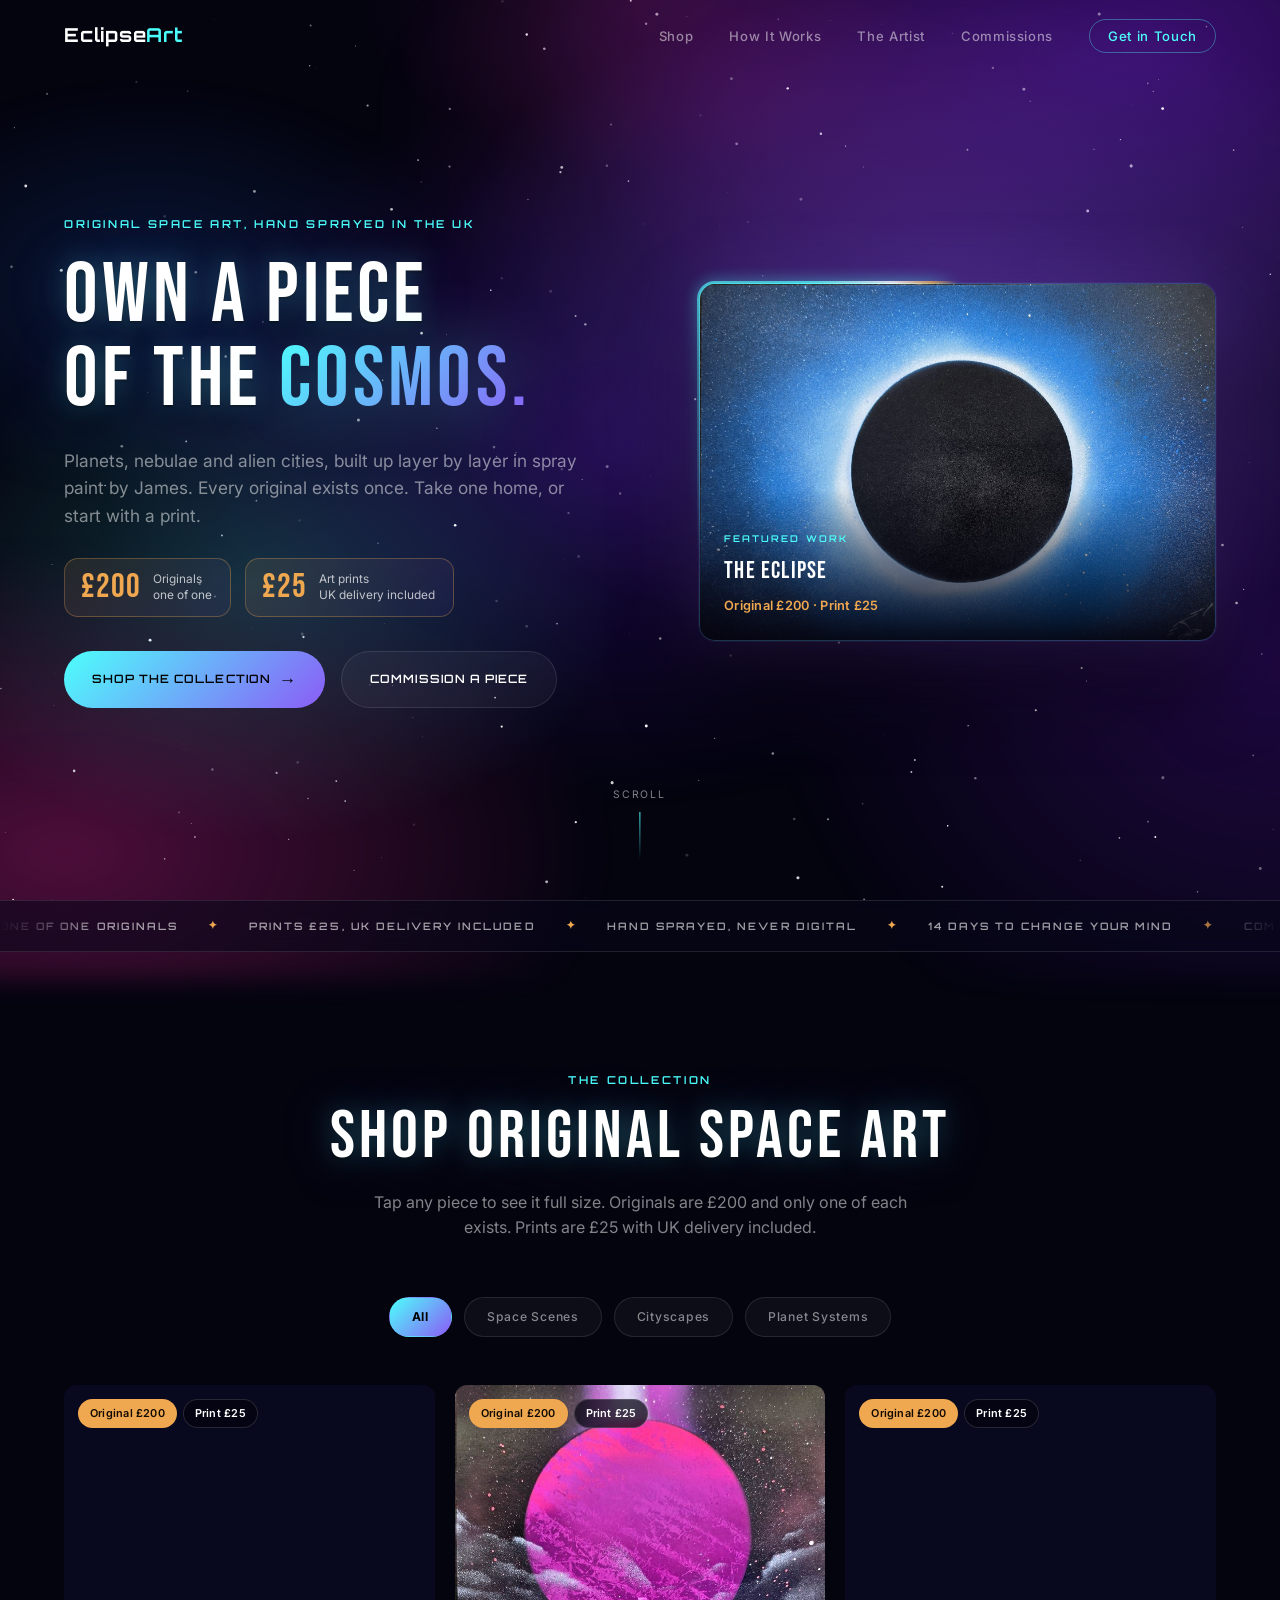
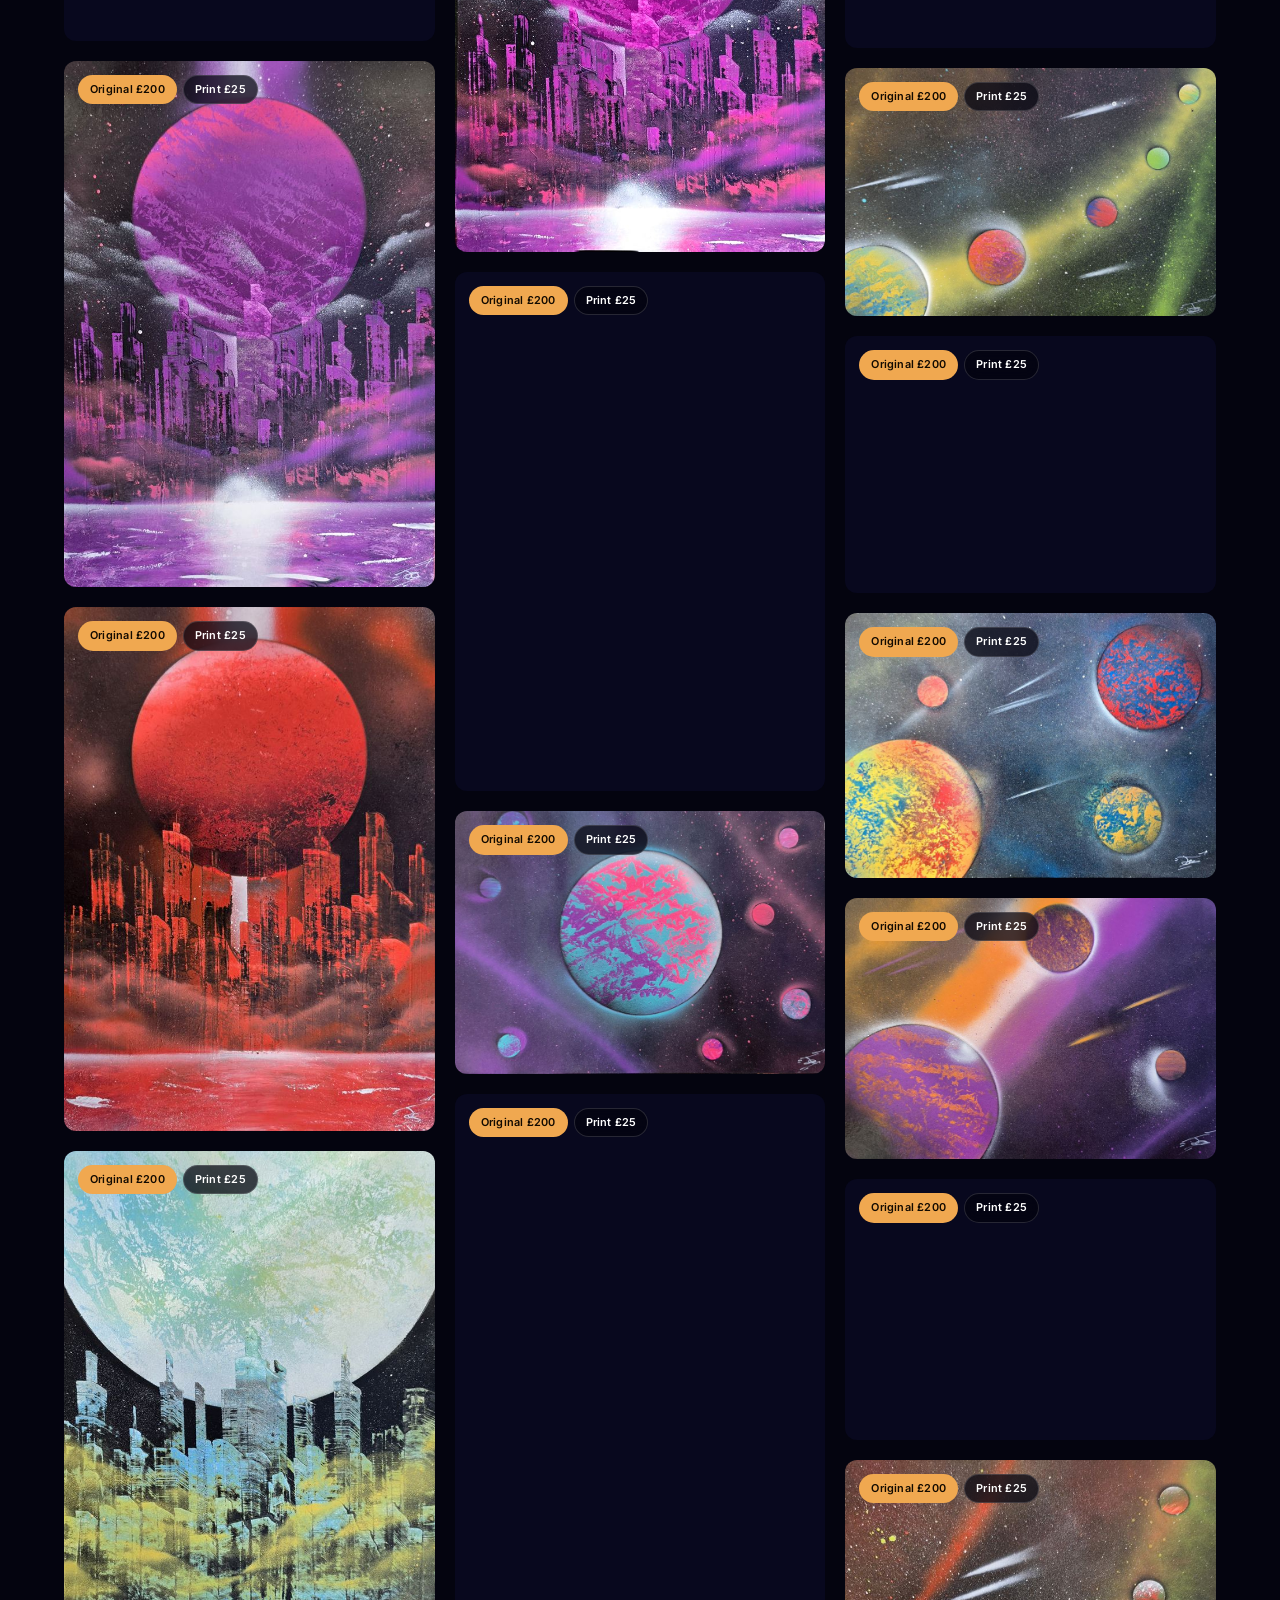
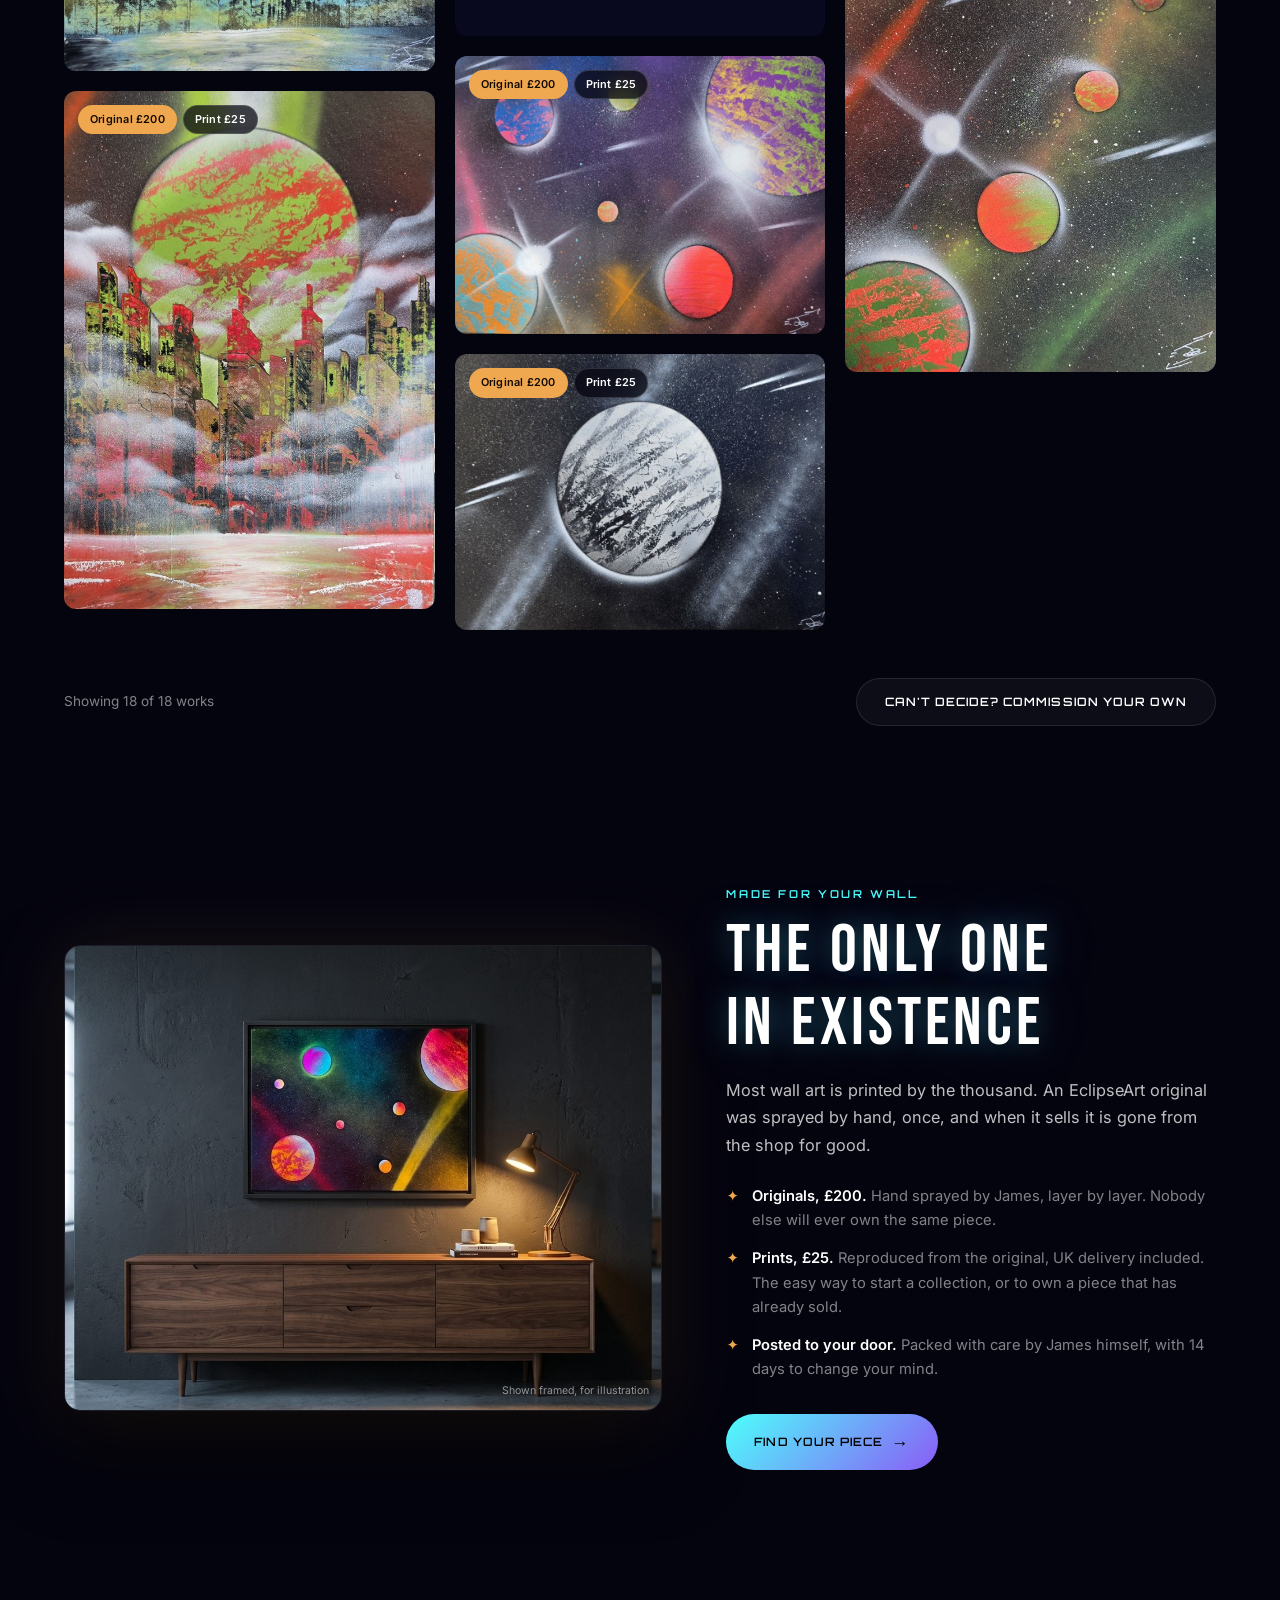
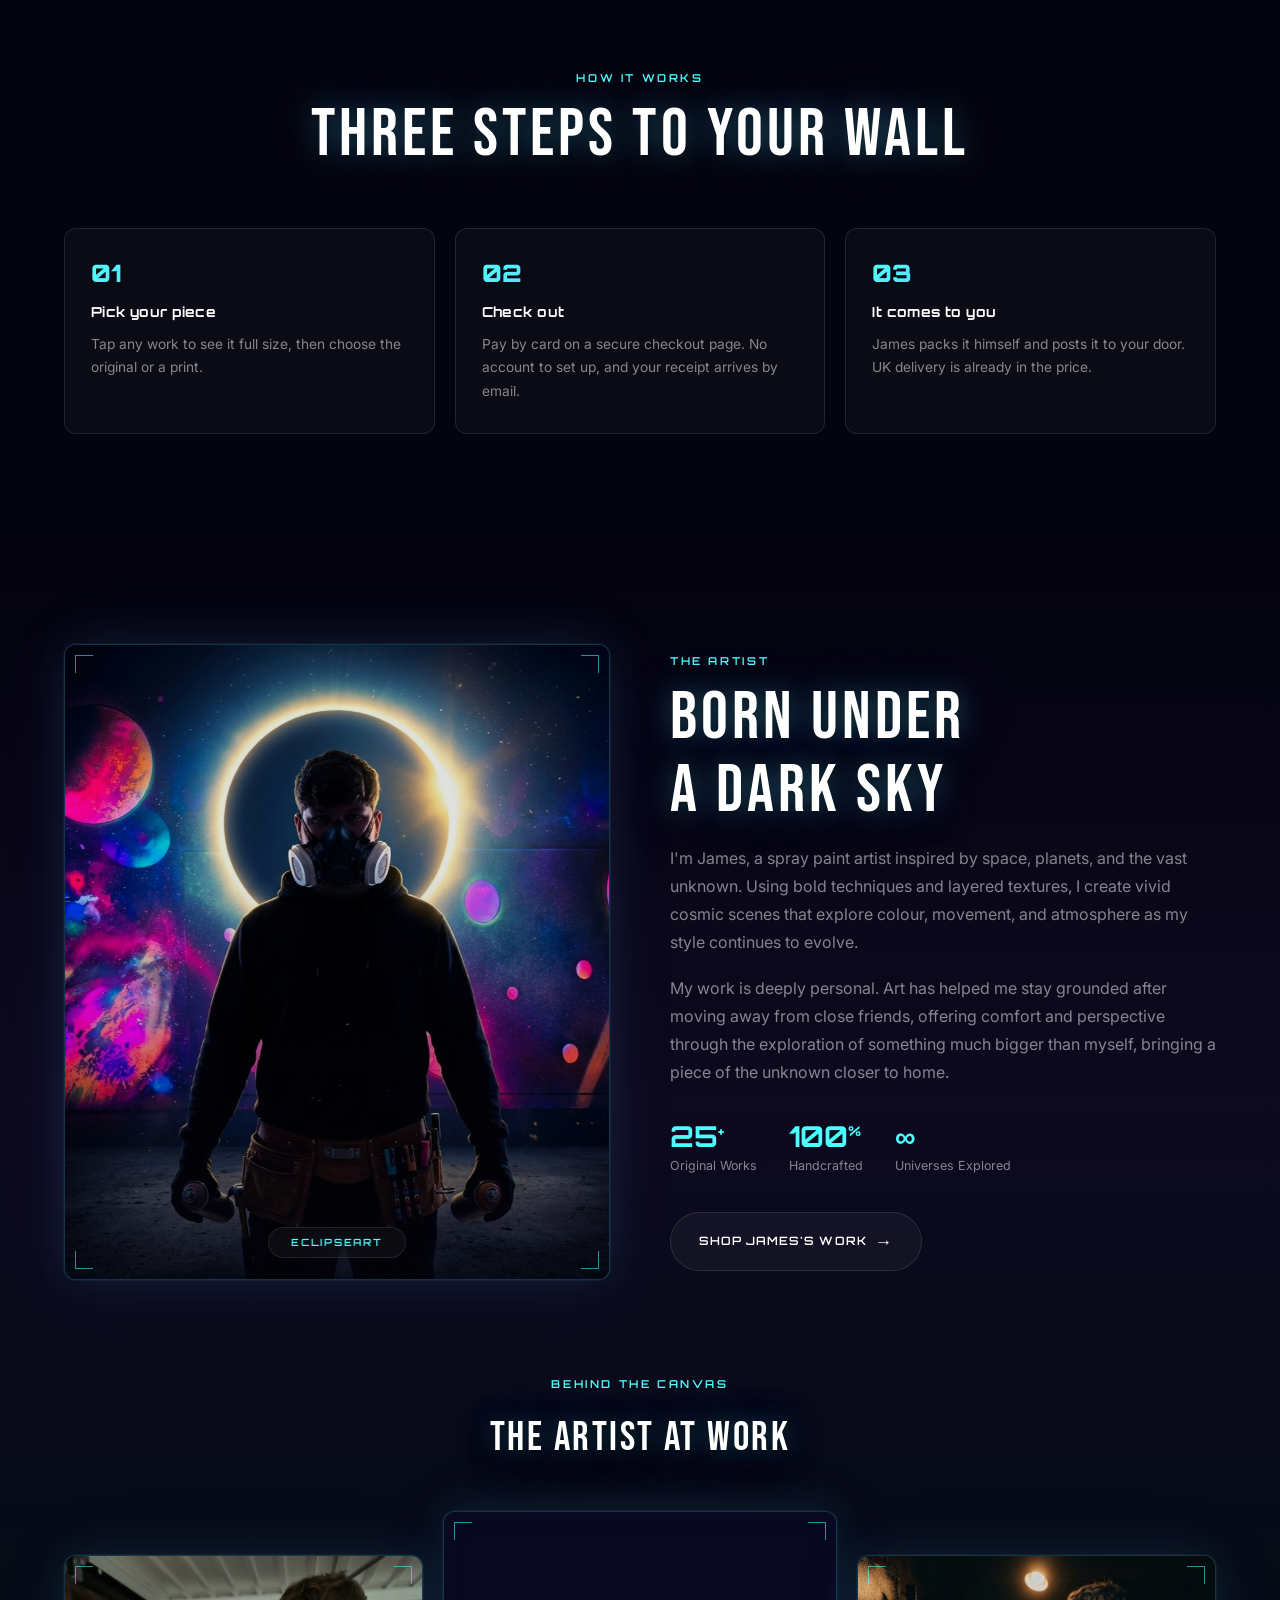
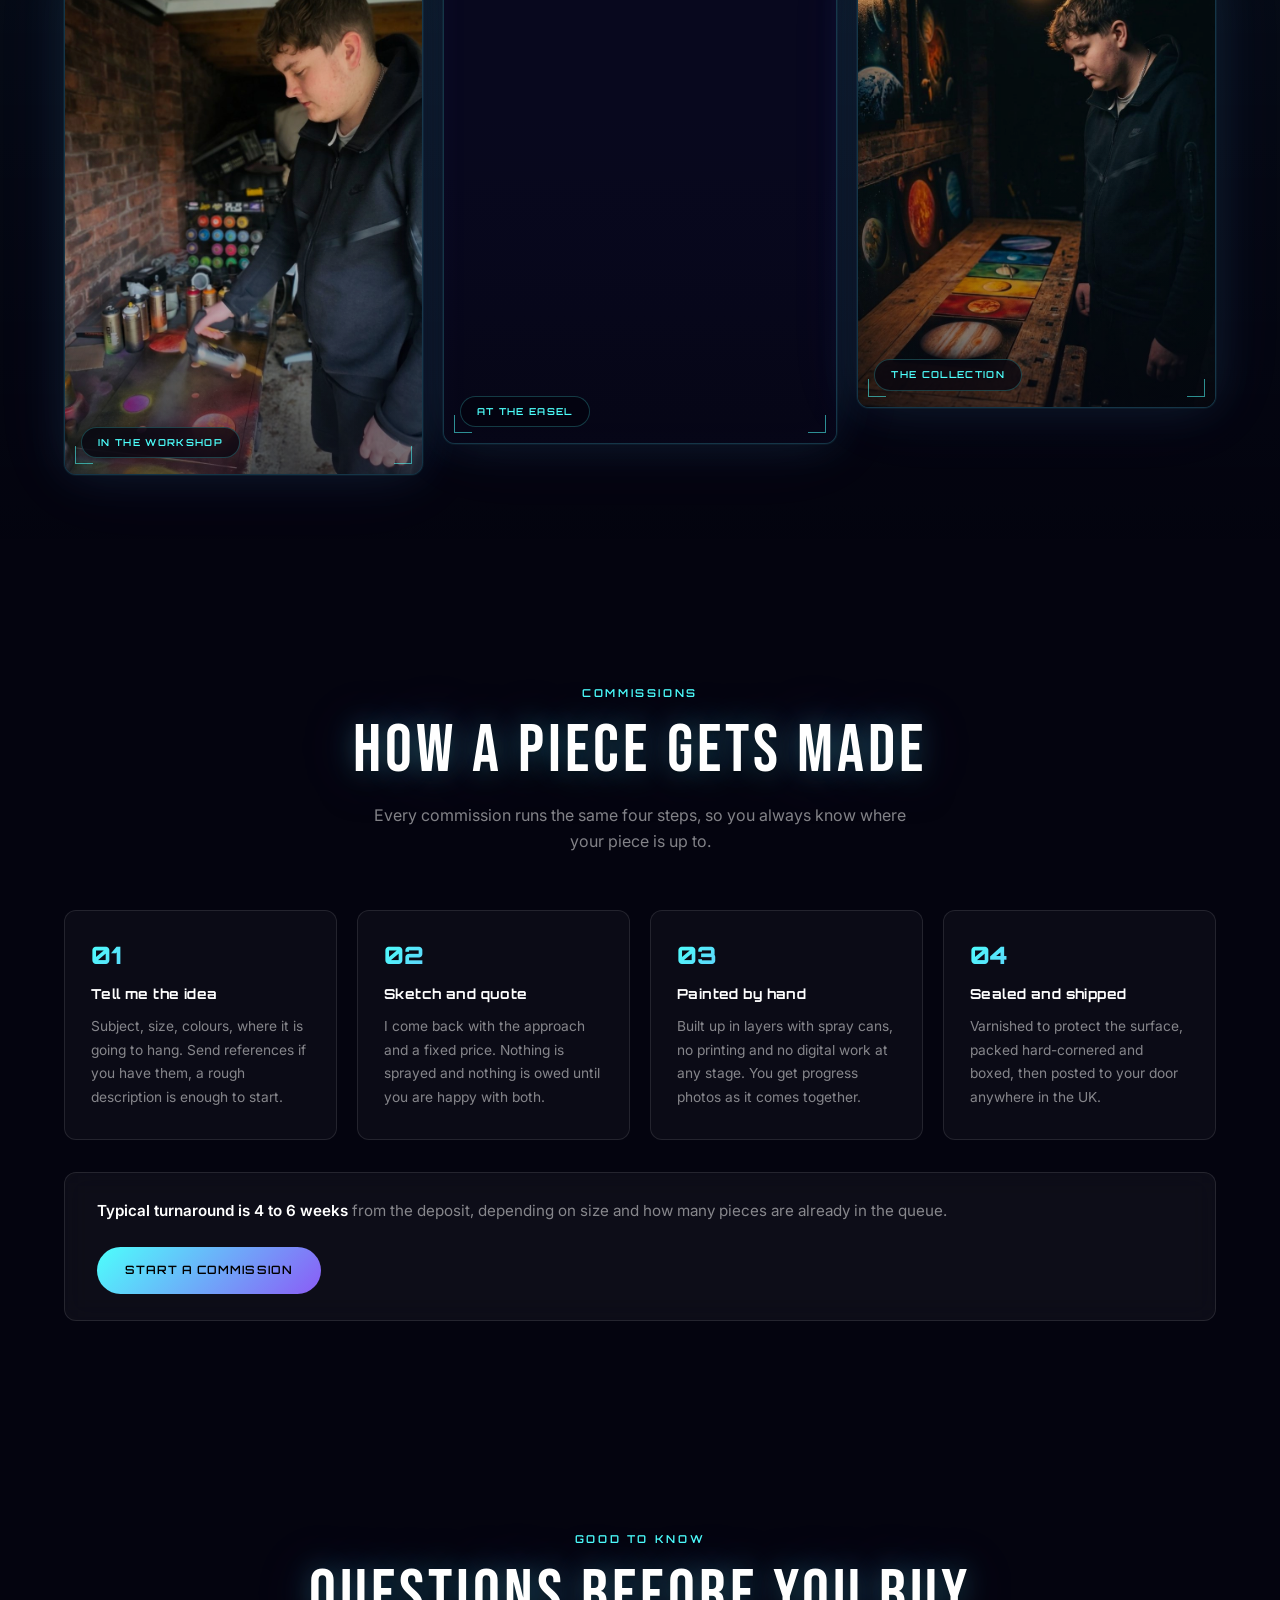
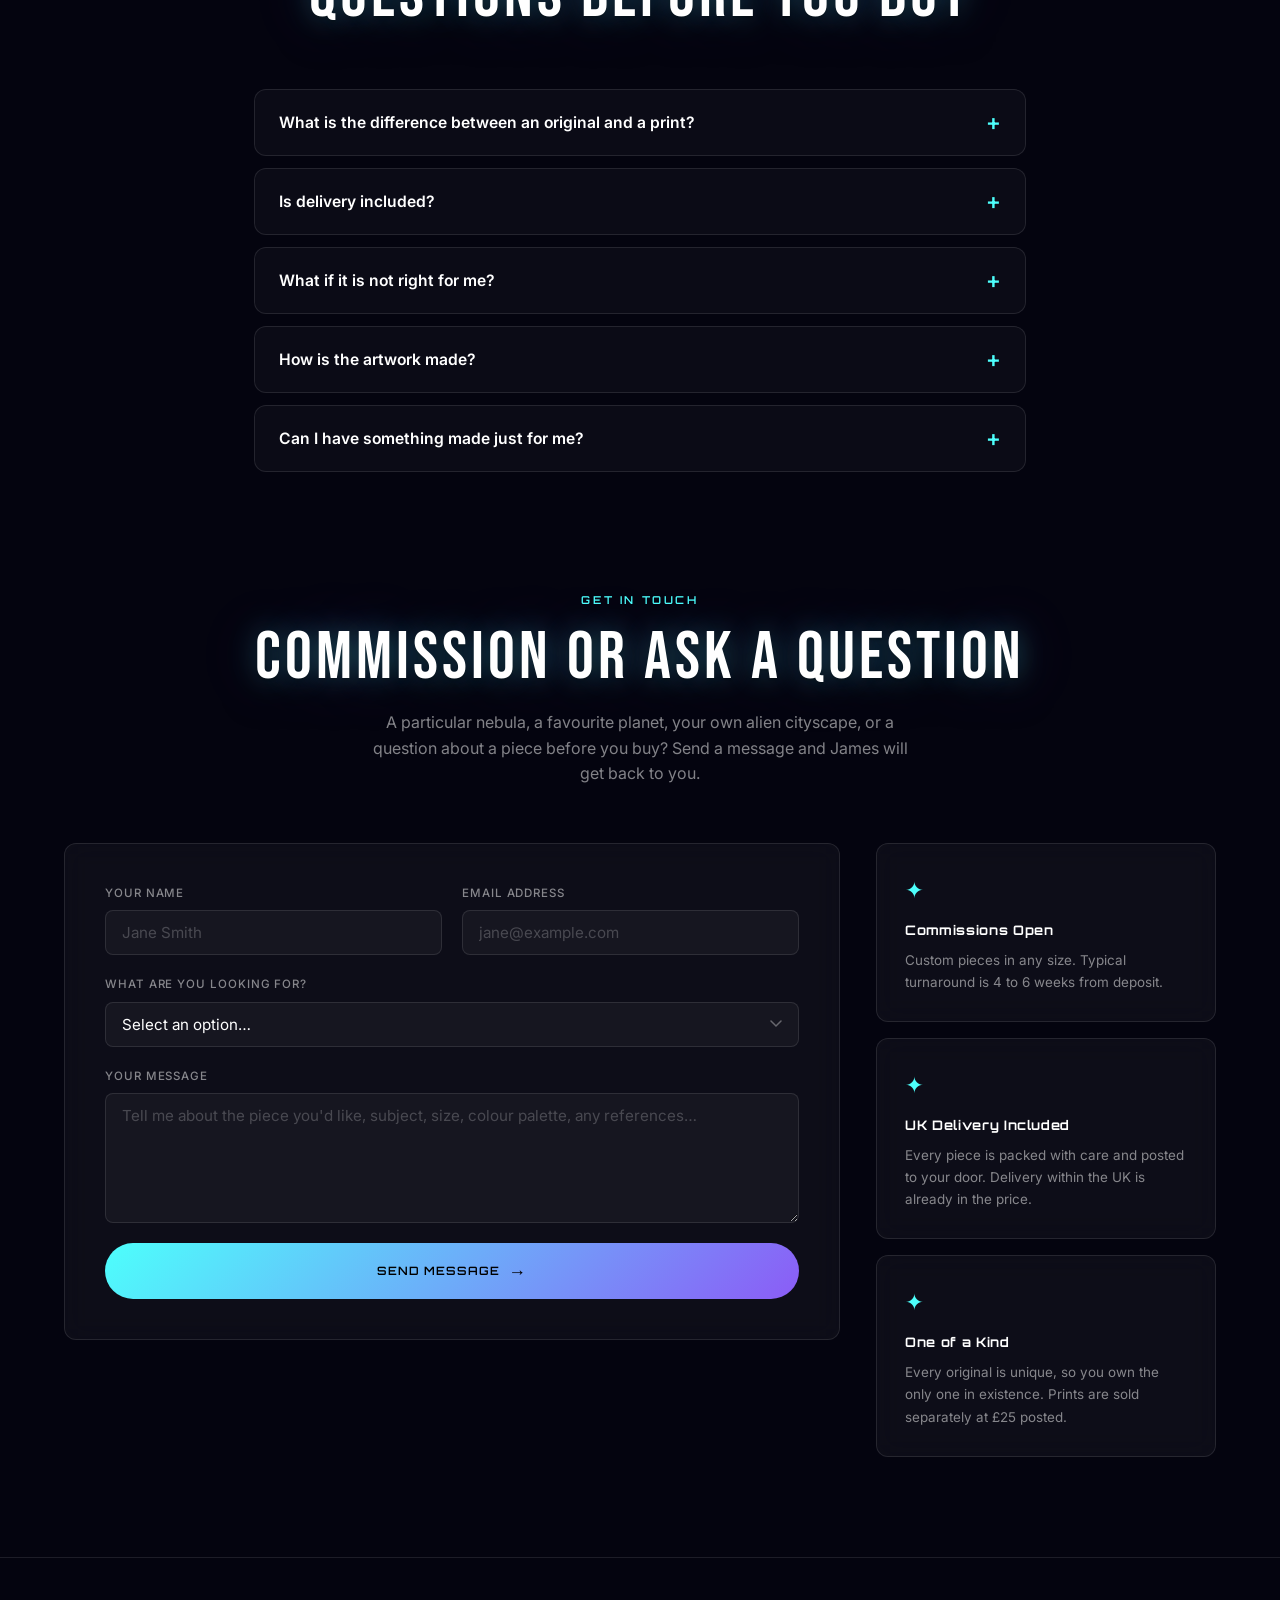
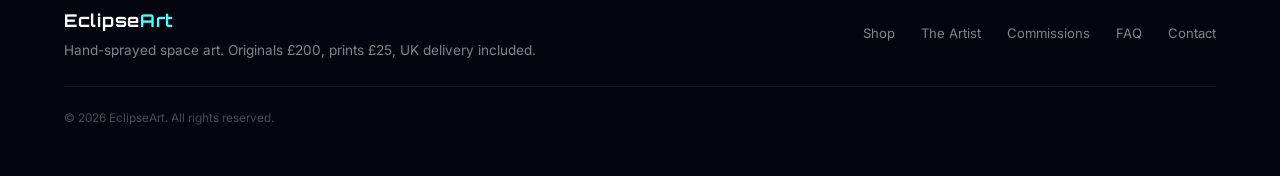
==== index.html @ c64ff215 "Turn the portfolio into a shop: prices, buy panel, UK delivery, SEO Hero leads with the offer (origi" ====
<!DOCTYPE html>
<html lang="en">
<head>
  <meta charset="UTF-8">
  <meta name="viewport" content="width=device-width, initial-scale=1.0">

  <title>EclipseArt | Original Space Art Paintings &amp; Prints, UK</title>
  <meta name="description" content="Hand-sprayed space art by UK artist James. One-of-one original paintings £200, art prints £25 with UK delivery included. Planets, nebulae and alien cities.">
  <meta name="author" content="James, EclipseArt">
  <meta name="theme-color" content="#04040f">
  <link rel="canonical" href="https://bazfirth-hue.github.io/eclipse-art-portfolio/">

  <!-- Social sharing. Absolute URLs, social sites ignore relative ones. -->
  <meta property="og:type"        content="website">
  <meta property="og:site_name"   content="EclipseArt">
  <meta property="og:locale"      content="en_GB">
  <meta property="og:url"         content="https://bazfirth-hue.github.io/eclipse-art-portfolio/">
  <meta property="og:title"       content="EclipseArt | Own a piece of the cosmos">
  <meta property="og:description" content="Hand-sprayed space art. Originals £200, only one of each exists. Prints £25, UK delivery included.">
  <meta property="og:image"       content="https://bazfirth-hue.github.io/eclipse-art-portfolio/img/og-card.jpg">
  <meta property="og:image:width"  content="1200">
  <meta property="og:image:height" content="630">
  <meta property="og:image:alt"    content="The Eclipse, a hand-sprayed solar eclipse painting by EclipseArt">
  <meta name="twitter:card"        content="summary_large_image">
  <meta name="twitter:title"       content="EclipseArt | Own a piece of the cosmos">
  <meta name="twitter:description" content="Hand-sprayed space art. Originals £200, only one of each exists. Prints £25, UK delivery included.">
  <meta name="twitter:image"       content="https://bazfirth-hue.github.io/eclipse-art-portfolio/img/og-card.jpg">

  <link rel="icon" href="favicon.svg" type="image/svg+xml">
  <link rel="apple-touch-icon" href="apple-touch-icon.png">

  <link rel="preconnect" href="https://fonts.googleapis.com">
  <link rel="preconnect" href="https://fonts.gstatic.com" crossorigin>
  <link href="https://fonts.googleapis.com/css2?family=Bebas+Neue&family=Orbitron:wght@400;600;700;900&family=Inter:wght@300;400;500;600&display=swap" rel="stylesheet">
  <link rel="stylesheet" href="style.css">
  <link rel="preload" as="image" href="img/the-eclipse.jpg" fetchpriority="high">

  <!-- Site and artist. Each artwork's Product data is generated by script.js from the gallery. -->
  <script type="application/ld+json">
  {
    "@context": "https://schema.org",
    "@graph": [
      {
        "@type": "WebSite",
        "@id": "https://bazfirth-hue.github.io/eclipse-art-portfolio/#website",
        "url": "https://bazfirth-hue.github.io/eclipse-art-portfolio/",
        "name": "EclipseArt",
        "inLanguage": "en-GB"
      },
      {
        "@type": "Organization",
        "@id": "https://bazfirth-hue.github.io/eclipse-art-portfolio/#brand",
        "name": "EclipseArt",
        "url": "https://bazfirth-hue.github.io/eclipse-art-portfolio/",
        "logo": "https://bazfirth-hue.github.io/eclipse-art-portfolio/apple-touch-icon.png",
        "description": "Original hand-sprayed space art paintings and prints by UK artist James.",
        "founder": { "@id": "https://bazfirth-hue.github.io/eclipse-art-portfolio/#artist" }
      },
      {
        "@type": "Person",
        "@id": "https://bazfirth-hue.github.io/eclipse-art-portfolio/#artist",
        "name": "James",
        "jobTitle": "Spray paint artist",
        "nationality": { "@type": "Country", "name": "United Kingdom" }
      }
    ]
  }
  </script>
</head>
<body>

  <a href="#gallery" class="skip-link">Skip to the gallery</a>

  <div id="nebula-bg" aria-hidden="true"></div>
  <canvas id="starfield" aria-hidden="true"></canvas>
  <div id="glow-cursor" aria-hidden="true"></div>

  <!-- ── NAVIGATION ─────────────────────────────── -->
  <nav id="navbar">
    <div class="nav-inner">
      <a href="#hero" class="nav-logo">
        <span>Eclipse</span><em>Art</em>
      </a>
      <ul class="nav-links" id="navLinks">
        <li><a href="#gallery" class="nav-link">Shop</a></li>
        <li><a href="#buying"  class="nav-link">How It Works</a></li>
        <li><a href="#about"   class="nav-link">The Artist</a></li>
        <li><a href="#process" class="nav-link">Commissions</a></li>
        <li><a href="#contact" class="nav-link nav-cta">Get in Touch</a></li>
      </ul>
      <button class="hamburger" id="hamburger" aria-label="Toggle menu" aria-expanded="false" aria-controls="navLinks">
        <span></span>
        <span></span>
        <span></span>
      </button>
    </div>
  </nav>

  <!-- ── HERO ───────────────────────────────────── -->
  <section id="hero">
    <div class="hero-nebula" aria-hidden="true"></div>
    <div class="container hero-grid">

      <div class="hero-copy">
        <p class="eyebrow hero-eyebrow reveal-hero">Original space art, hand sprayed in the UK</p>
        <h1 class="hero-title">
          <span class="reveal-hero d1">Own a Piece</span>
          <span class="reveal-hero d2">of the <span class="gradient-text">Cosmos.</span></span>
        </h1>
        <p class="hero-sub reveal-hero d3">
          Planets, nebulae and alien cities, built up layer by layer in spray paint by James. Every original exists once. Take one home, or start with a print.
        </p>
        <ul class="hero-offers reveal-hero d4">
          <li><strong>£200</strong><span>Originals<br>one of one</span></li>
          <li><strong>£25</strong><span>Art prints<br>UK delivery included</span></li>
        </ul>
        <div class="hero-actions reveal-hero d5">
          <a href="#gallery" class="btn btn-primary">Shop the Collection <span class="btn-arrow" aria-hidden="true">→</span></a>
          <a href="#contact" class="btn btn-ghost">Commission a Piece</a>
        </div>
      </div>

      <div class="hero-art reveal-hero d3">
        <a class="hero-frame" href="#art/the-eclipse" aria-label="View The Eclipse, original £200 or print £25">
          <img src="img/the-eclipse.jpg" width="1800" height="1245"
               alt="The Eclipse, a spray painted solar eclipse with a burning corona" fetchpriority="high">
          <span class="hero-frame-cap">
            <span class="hero-frame-label">Featured Work</span>
            <strong>The Eclipse</strong>
            <span class="hero-frame-price">Original £200 &middot; Print £25</span>
          </span>
          <span class="hero-frame-view" aria-hidden="true">View piece →</span>
        </a>
      </div>

    </div>

    <div class="scroll-hint" aria-hidden="true">
      <span>Scroll</span>
      <div class="scroll-line"></div>
    </div>
  </section>

  <!-- ── TRUST MARQUEE ──────────────────────────── -->
  <div class="trust-strip" aria-label="Why buy from EclipseArt">
    <div class="marquee">
      <ul class="marquee-track">
        <li>One of one originals</li>
        <li>Prints £25, UK delivery included</li>
        <li>Hand sprayed, never digital</li>
        <li>14 days to change your mind</li>
        <li>Commissions open</li>
      </ul>
      <ul class="marquee-track" aria-hidden="true">
        <li>One of one originals</li>
        <li>Prints £25, UK delivery included</li>
        <li>Hand sprayed, never digital</li>
        <li>14 days to change your mind</li>
        <li>Commissions open</li>
      </ul>
    </div>
  </div>

  <!-- ── GALLERY ────────────────────────────────── -->
  <section id="gallery">
    <div class="container">
      <div class="section-head reveal">
        <p class="eyebrow">The Collection</p>
        <h2 class="section-title">Shop Original Space Art</h2>
        <p class="section-desc">Tap any piece to see it full size. Originals are £200 and only one of each exists. Prints are £25 with UK delivery included.</p>
      </div>

      <div class="filter-bar reveal" role="group" aria-label="Filter works by type">
        <button class="filter-btn active" data-filter="all" aria-pressed="true">All</button>
        <button class="filter-btn" data-filter="space" aria-pressed="false">Space Scenes</button>
        <button class="filter-btn" data-filter="cityscape" aria-pressed="false">Cityscapes</button>
        <button class="filter-btn" data-filter="planet" aria-pressed="false">Planet Systems</button>
      </div>

      <!--
        Each work carries its own data. To change a title, medium or size,
        edit the attributes here. data-size and data-status stay empty until
        James confirms them, and anything empty simply does not render.
      -->
      <div class="gallery-grid" id="galleryGrid">

        <button class="gallery-item reveal" data-category="space"
                data-title="The Eclipse" data-medium="Spray paint on canvas"
                data-size="" data-status=""
                data-full="img/the-eclipse.jpg"
                data-caption="A total eclipse at the moment of totality, the corona burning white against deep space.">
          <img src="img/thumb/the-eclipse.jpg" width="900" height="623" loading="lazy" decoding="async"
               alt="The Eclipse, a spray painted solar eclipse with a burning white corona">
          <span class="gallery-overlay"><span class="gallery-info">
            <span class="tag">Space Scene</span><span class="g-title">The Eclipse</span><span class="g-sub">Spray paint on canvas</span>
          </span></span>
        </button>

        <button class="gallery-item reveal" data-category="cityscape"
                data-title="Violet Metropolis" data-medium="Spray paint on canvas"
                data-size="" data-status=""
                data-full="img/violet-metropolis.jpg"
                data-caption="A skyline of towers silhouetted beneath an alien moon, lit violet from above.">
          <img src="img/thumb/violet-metropolis.jpg" width="634" height="900" loading="lazy" decoding="async"
               alt="Violet Metropolis, a purple alien cityscape beneath a large moon">
          <span class="gallery-overlay"><span class="gallery-info">
            <span class="tag">Cityscape</span><span class="g-title">Violet Metropolis</span><span class="g-sub">Spray paint on canvas</span>
          </span></span>
        </button>

        <button class="gallery-item reveal" data-category="cityscape"
                data-title="Blood Moon Rising" data-medium="Spray paint on canvas"
                data-size="" data-status=""
                data-full="img/blood-moon-rising.jpg"
                data-caption="A crimson moon climbing over a city, the light bleeding down through the haze.">
          <img src="img/thumb/blood-moon-rising.jpg" width="637" height="900" loading="lazy" decoding="async"
               alt="Blood Moon Rising, a red cityscape beneath a crimson moon">
          <span class="gallery-overlay"><span class="gallery-info">
            <span class="tag">Cityscape</span><span class="g-title">Blood Moon Rising</span><span class="g-sub">Spray paint on canvas</span>
          </span></span>
        </button>

        <button class="gallery-item reveal" data-category="cityscape"
                data-title="Jade City" data-medium="Spray paint on canvas"
                data-size="" data-status=""
                data-full="img/jade-city.jpg"
                data-caption="Teal towers under a banded gas giant, the whole scene lit from a single cold source.">
          <img src="img/thumb/jade-city.jpg" width="642" height="900" loading="lazy" decoding="async"
               alt="Jade City, a teal alien cityscape beneath a large planet">
          <span class="gallery-overlay"><span class="gallery-info">
            <span class="tag">Cityscape</span><span class="g-title">Jade City</span><span class="g-sub">Spray paint on canvas</span>
          </span></span>
        </button>

        <button class="gallery-item reveal" data-category="cityscape"
                data-title="Cloud City" data-medium="Spray paint on canvas"
                data-size="" data-status=""
                data-full="img/cloud-city.jpg"
                data-caption="Rooftops breaking through low cloud, a scarred green world filling the sky above them.">
          <img src="img/thumb/cloud-city.jpg" width="643" height="900" loading="lazy" decoding="async"
               alt="Cloud City, a cityscape rising through cloud beneath a green and red planet">
          <span class="gallery-overlay"><span class="gallery-info">
            <span class="tag">Cityscape</span><span class="g-title">Cloud City</span><span class="g-sub">Spray paint on canvas</span>
          </span></span>
        </button>

        <button class="gallery-item reveal" data-category="cityscape"
                data-title="Neon Skyline" data-medium="Spray paint on canvas"
                data-size="" data-status=""
                data-full="img/neon-skyline.jpg"
                data-caption="A magenta world setting behind a city, the towers picked out in hot pink light.">
          <img src="img/thumb/neon-skyline.jpg" width="714" height="900" loading="lazy" decoding="async"
               alt="Neon Skyline, a pink and magenta cityscape beneath a large planet">
          <span class="gallery-overlay"><span class="gallery-info">
            <span class="tag">Cityscape</span><span class="g-title">Neon Skyline</span><span class="g-sub">Spray paint on canvas</span>
          </span></span>
        </button>

        <button class="gallery-item reveal" data-category="cityscape"
                data-title="Frozen Capital" data-medium="Spray paint on canvas"
                data-size="" data-status=""
                data-full="img/frozen-capital.jpg"
                data-caption="An ice world hanging over a blue city, everything in the scene lit the same cold colour.">
          <img src="img/thumb/frozen-capital.jpg" width="642" height="900" loading="lazy" decoding="async"
               alt="Frozen Capital, a blue ice planet above a blue cityscape">
          <span class="gallery-overlay"><span class="gallery-info">
            <span class="tag">Cityscape</span><span class="g-title">Frozen Capital</span><span class="g-sub">Spray paint on canvas</span>
          </span></span>
        </button>

        <button class="gallery-item reveal" data-category="planet"
                data-title="Neon World" data-medium="Spray paint on canvas"
                data-size="" data-status=""
                data-full="img/neon-world.jpg"
                data-caption="A cyan and pink planet with its moons, drifting through a field of young stars.">
          <img src="img/thumb/neon-world.jpg" width="900" height="637" loading="lazy" decoding="async"
               alt="Neon World, a cyan and pink planet with moons">
          <span class="gallery-overlay"><span class="gallery-info">
            <span class="tag">Planet System</span><span class="g-title">Neon World</span><span class="g-sub">Spray paint on canvas</span>
          </span></span>
        </button>

        <button class="gallery-item reveal" data-category="planet"
                data-title="Ocean Worlds" data-medium="Spray paint on canvas"
                data-size="" data-status=""
                data-full="img/ocean-worlds.jpg"
                data-caption="Two water worlds in alignment, blue and green, the smaller one caught in the larger one's light.">
          <img src="img/thumb/ocean-worlds.jpg" width="615" height="900" loading="lazy" decoding="async"
               alt="Ocean Worlds, blue and green planets in alignment">
          <span class="gallery-overlay"><span class="gallery-info">
            <span class="tag">Planet System</span><span class="g-title">Ocean Worlds</span><span class="g-sub">Spray paint on canvas</span>
          </span></span>
        </button>

        <button class="gallery-item reveal" data-category="planet"
                data-title="Stellar Drift" data-medium="Spray paint on board"
                data-size="" data-status=""
                data-full="img/stellar-drift.jpg"
                data-caption="A multi-planet system strung across the canvas, bright stars burning between them.">
          <img src="img/thumb/stellar-drift.jpg" width="900" height="676" loading="lazy" decoding="async"
               alt="Stellar Drift, a multi planet system with bright stars">
          <span class="gallery-overlay"><span class="gallery-info">
            <span class="tag">Planet System</span><span class="g-title">Stellar Drift</span><span class="g-sub">Spray paint on board</span>
          </span></span>
        </button>

        <button class="gallery-item reveal" data-category="planet"
                data-title="Silver Planet" data-medium="Spray paint on canvas"
                data-size="" data-status=""
                data-full="img/silver-planet.jpg"
                data-caption="Worked almost entirely in monochrome, comet trails cutting past a silver world.">
          <img src="img/thumb/silver-planet.jpg" width="900" height="668" loading="lazy" decoding="async"
               alt="Silver Planet, a monochrome planet with comet trails">
          <span class="gallery-overlay"><span class="gallery-info">
            <span class="tag">Planet System</span><span class="g-title">Silver Planet</span><span class="g-sub">Spray paint on canvas</span>
          </span></span>
        </button>

        <button class="gallery-item reveal" data-category="planet"
                data-title="Emberfall" data-medium="Spray paint on canvas"
                data-size="" data-status=""
                data-full="img/emberfall.jpg"
                data-caption="A banded planet running red and green, a chain of small moons falling away from it.">
          <img src="img/thumb/emberfall.jpg" width="900" height="639" loading="lazy" decoding="async"
               alt="Emberfall, a red and green banded planet with a chain of moons">
          <span class="gallery-overlay"><span class="gallery-info">
            <span class="tag">Planet System</span><span class="g-title">Emberfall</span><span class="g-sub">Spray paint on canvas</span>
          </span></span>
        </button>

        <button class="gallery-item reveal" data-category="planet"
                data-title="Comet Run" data-medium="Spray paint on canvas"
                data-size="" data-status=""
                data-full="img/comet-run.jpg"
                data-caption="Comets cutting across a green aurora, three worlds strung out behind them.">
          <img src="img/thumb/comet-run.jpg" width="900" height="604" loading="lazy" decoding="async"
               alt="Comet Run, planets and comets crossing a green aurora">
          <span class="gallery-overlay"><span class="gallery-info">
            <span class="tag">Planet System</span><span class="g-title">Comet Run</span><span class="g-sub">Spray paint on canvas</span>
          </span></span>
        </button>

        <button class="gallery-item reveal" data-category="planet"
                data-title="Verdant Giant" data-medium="Spray paint on canvas"
                data-size="" data-status=""
                data-full="img/verdant-giant.jpg"
                data-caption="A single green world filling most of the frame, ringed in soft light.">
          <img src="img/thumb/verdant-giant.jpg" width="900" height="624" loading="lazy" decoding="async"
               alt="Verdant Giant, a large green planet ringed in light">
          <span class="gallery-overlay"><span class="gallery-info">
            <span class="tag">Planet System</span><span class="g-title">Verdant Giant</span><span class="g-sub">Spray paint on canvas</span>
          </span></span>
        </button>

        <button class="gallery-item reveal" data-category="planet"
                data-title="Sister Worlds" data-medium="Spray paint on canvas"
                data-size="" data-status=""
                data-full="img/sister-worlds.jpg"
                data-caption="Three worlds sharing one sky, each one painted in a different temperature of light.">
          <img src="img/thumb/sister-worlds.jpg" width="900" height="642" loading="lazy" decoding="async"
               alt="Sister Worlds, three planets of different colours in one scene">
          <span class="gallery-overlay"><span class="gallery-info">
            <span class="tag">Planet System</span><span class="g-title">Sister Worlds</span><span class="g-sub">Spray paint on canvas</span>
          </span></span>
        </button>

        <button class="gallery-item reveal" data-category="space"
                data-title="Gold &amp; Violet" data-medium="Spray paint on canvas"
                data-size="" data-status=""
                data-full="img/gold-and-violet.jpg"
                data-caption="Gold against violet, the two colours the hardest to make sit together without going muddy.">
          <img src="img/thumb/gold-and-violet.jpg" width="900" height="635" loading="lazy" decoding="async"
               alt="Gold and Violet, a purple and gold planet system">
          <span class="gallery-overlay"><span class="gallery-info">
            <span class="tag">Space Scene</span><span class="g-title">Gold &amp; Violet</span><span class="g-sub">Spray paint on canvas</span>
          </span></span>
        </button>

        <button class="gallery-item reveal" data-category="space"
                data-title="Magenta Veil" data-medium="Spray paint on canvas"
                data-size="" data-status=""
                data-full="img/magenta-veil.jpg"
                data-caption="A curtain of magenta light drawn across four worlds, the smallest of them barely there.">
          <img src="img/thumb/magenta-veil.jpg" width="900" height="633" loading="lazy" decoding="async"
               alt="Magenta Veil, magenta and purple planets behind a curtain of pink light">
          <span class="gallery-overlay"><span class="gallery-info">
            <span class="tag">Space Scene</span><span class="g-title">Magenta Veil</span><span class="g-sub">Spray paint on canvas</span>
          </span></span>
        </button>

        <button class="gallery-item reveal" data-category="space"
                data-title="Starburst" data-medium="Spray paint on canvas"
                data-size="" data-status=""
                data-full="img/starburst.jpg"
                data-caption="A star going up at the centre of the frame, everything else falling away from the flash.">
          <img src="img/thumb/starburst.jpg" width="652" height="900" loading="lazy" decoding="async"
               alt="Starburst, a bright star flaring between two planets">
          <span class="gallery-overlay"><span class="gallery-info">
            <span class="tag">Space Scene</span><span class="g-title">Starburst</span><span class="g-sub">Spray paint on canvas</span>
          </span></span>
        </button>

      </div>

      <div class="gallery-footer reveal">
        <p class="gallery-count">Showing <span id="visibleCount">18</span> of 18 works</p>
        <a href="#contact" class="btn btn-ghost">Can't decide? Commission your own</a>
      </div>
    </div>
  </section>

  <!-- ── ON YOUR WALL ───────────────────────────── -->
  <section id="wall">
    <div class="container wall-grid">
      <figure class="wall-photo reveal">
        <img src="img/framed-on-wall.jpg" width="1027" height="800" loading="lazy" decoding="async"
             alt="A framed EclipseArt planet painting hanging above a walnut sideboard">
        <figcaption>Shown framed, for illustration</figcaption>
      </figure>
      <div class="wall-copy reveal">
        <p class="eyebrow">Made for Your Wall</p>
        <h2 class="section-title">The Only One<br>in Existence</h2>
        <p class="wall-lede">Most wall art is printed by the thousand. An EclipseArt original was sprayed by hand, once, and when it sells it is gone from the shop for good.</p>
        <ul class="wall-points">
          <li><strong>Originals, £200.</strong> Hand sprayed by James, layer by layer. Nobody else will ever own the same piece.</li>
          <li><strong>Prints, £25.</strong> Reproduced from the original, UK delivery included. The easy way to start a collection, or to own a piece that has already sold.</li>
          <li><strong>Posted to your door.</strong> Packed with care by James himself, with 14 days to change your mind.</li>
        </ul>
        <a href="#gallery" class="btn btn-primary">Find Your Piece <span class="btn-arrow" aria-hidden="true">→</span></a>
      </div>
    </div>
  </section>

  <!-- ── HOW BUYING WORKS ───────────────────────── -->
  <section id="buying">
    <div class="container">
      <div class="section-head reveal">
        <p class="eyebrow">How It Works</p>
        <h2 class="section-title">Three Steps to Your Wall</h2>
      </div>
      <ol class="buy-steps">
        <li class="process-step reveal">
          <span class="step-num">01</span>
          <h3>Pick your piece</h3>
          <p>Tap any work to see it full size, then choose the original or a print.</p>
        </li>
        <li class="process-step reveal">
          <span class="step-num">02</span>
          <h3>Check out</h3>
          <p>Pay by card on a secure checkout page. No account to set up, and your receipt arrives by email.</p>
        </li>
        <li class="process-step reveal">
          <span class="step-num">03</span>
          <h3>It comes to you</h3>
          <p>James packs it himself and posts it to your door. UK delivery is already in the price.</p>
        </li>
      </ol>
    </div>
  </section>

  <!-- ── ABOUT ──────────────────────────────────── -->
  <section id="about">
    <div class="container">

      <div class="about-hero-row">

        <div class="about-portrait-col reveal">
          <div class="about-neon-frame">
            <img src="img/artist-portrait.jpg" width="879" height="1024" loading="lazy" decoding="async"
                 alt="James, the artist behind EclipseArt, silhouetted against an eclipse">
            <div class="neon-img-overlay"></div>
            <div class="neon-frame-corner tl"></div>
            <div class="neon-frame-corner tr"></div>
            <div class="neon-frame-corner bl"></div>
            <div class="neon-frame-corner br"></div>
            <div class="portrait-badge glass">EclipseArt</div>
          </div>
        </div>

        <div class="about-bio-col reveal">
          <p class="eyebrow">The Artist</p>
          <h2 class="section-title">Born Under<br>a Dark Sky</h2>
          <p class="about-bio-p">I'm James, a spray paint artist inspired by space, planets, and the vast unknown. Using bold techniques and layered textures, I create vivid cosmic scenes that explore colour, movement, and atmosphere as my style continues to evolve.</p>
          <p class="about-bio-p">My work is deeply personal. Art has helped me stay grounded after moving away from close friends, offering comfort and perspective through the exploration of something much bigger than myself, bringing a piece of the unknown closer to home.</p>
          <div class="stats-row">
            <div class="stat">
              <strong>25<sup>+</sup></strong>
              <em>Original Works</em>
            </div>
            <div class="stat">
              <strong>100<sup>%</sup></strong>
              <em>Handcrafted</em>
            </div>
            <div class="stat">
              <strong>&infin;</strong>
              <em>Universes Explored</em>
            </div>
          </div>
          <a href="#gallery" class="btn btn-ghost about-cta">Shop James's Work <span class="btn-arrow" aria-hidden="true">→</span></a>
        </div>

      </div>

      <div class="about-work-head reveal">
        <p class="eyebrow">Behind the Canvas</p>
        <h3 class="about-work-title">The Artist at Work</h3>
      </div>

      <div class="about-accent-grid">
        <div class="accent-item reveal">
          <div class="about-neon-frame">
            <img src="img/workshop-paints.jpg" width="848" height="1233" loading="lazy" decoding="async"
                 alt="James choosing a can from a shelf of spray paints in his workshop">
            <div class="neon-img-overlay"></div>
            <div class="neon-frame-corner tl"></div>
            <div class="neon-frame-corner tr"></div>
            <div class="neon-frame-corner bl"></div>
            <div class="neon-frame-corner br"></div>
            <div class="work-caption glass">In the Workshop</div>
          </div>
        </div>
        <div class="accent-item accent-item--feature reveal">
          <div class="about-neon-frame">
            <img src="img/workshop-easel.jpg" width="848" height="1148" loading="lazy" decoding="async"
                 alt="James painting a nebula at the easel">
            <div class="neon-img-overlay"></div>
            <div class="neon-frame-corner tl"></div>
            <div class="neon-frame-corner tr"></div>
            <div class="neon-frame-corner bl"></div>
            <div class="neon-frame-corner br"></div>
            <div class="work-caption glass">At the Easel</div>
          </div>
        </div>
        <div class="accent-item reveal">
          <div class="about-neon-frame">
            <img src="img/workshop-collection.jpg" width="844" height="1067" loading="lazy" decoding="async"
                 alt="James looking over his finished planet paintings">
            <div class="neon-img-overlay"></div>
            <div class="neon-frame-corner tl"></div>
            <div class="neon-frame-corner tr"></div>
            <div class="neon-frame-corner bl"></div>
            <div class="neon-frame-corner br"></div>
            <div class="work-caption glass">The Collection</div>
          </div>
        </div>
      </div>

    </div>
  </section>

  <!-- ── PROCESS ────────────────────────────────── -->
  <section id="process">
    <div class="container">
      <div class="section-head reveal">
        <p class="eyebrow">Commissions</p>
        <h2 class="section-title">How a Piece Gets Made</h2>
        <p class="section-desc">Every commission runs the same four steps, so you always know where your piece is up to.</p>
      </div>

      <ol class="process-grid">
        <li class="process-step reveal">
          <span class="step-num">01</span>
          <h3>Tell me the idea</h3>
          <p>Subject, size, colours, where it is going to hang. Send references if you have them, a rough description is enough to start.</p>
        </li>
        <li class="process-step reveal">
          <span class="step-num">02</span>
          <h3>Sketch and quote</h3>
          <p>I come back with the approach and a fixed price. Nothing is sprayed and nothing is owed until you are happy with both.</p>
        </li>
        <li class="process-step reveal">
          <span class="step-num">03</span>
          <h3>Painted by hand</h3>
          <p>Built up in layers with spray cans, no printing and no digital work at any stage. You get progress photos as it comes together.</p>
        </li>
        <li class="process-step reveal">
          <span class="step-num">04</span>
          <h3>Sealed and shipped</h3>
          <p>Varnished to protect the surface, packed hard-cornered and boxed, then posted to your door anywhere in the UK.</p>
        </li>
      </ol>

      <div class="process-note reveal glass">
        <p><strong>Typical turnaround is 4 to 6 weeks</strong> from the deposit, depending on size and how many pieces are already in the queue.</p>
        <a href="#contact" class="btn btn-primary">Start a Commission</a>
      </div>
    </div>
  </section>

  <!-- ── FAQ ────────────────────────────────────── -->
  <section id="faq">
    <div class="container faq-wrap">
      <div class="section-head reveal">
        <p class="eyebrow">Good to Know</p>
        <h2 class="section-title">Questions Before You Buy</h2>
      </div>
      <div class="faq-list reveal">
        <details>
          <summary>What is the difference between an original and a print?</summary>
          <p>The original is the actual painting James sprayed by hand, and only one exists. It is £200. A print is a reproduction of that painting for £25, so you can own the image at a fraction of the price, even after the original has sold.</p>
        </details>
        <details>
          <summary>Is delivery included?</summary>
          <p>Yes. Prices include delivery anywhere in the UK, so the price you see is the price you pay. For now James only posts within the UK. If you are overseas, get in touch and ask.</p>
        </details>
        <details>
          <summary>What if it is not right for me?</summary>
          <p>You have 14 days from delivery to change your mind. Get in touch, send it back in the condition it arrived, and you will be refunded.</p>
        </details>
        <details>
          <summary>How is the artwork made?</summary>
          <p>Every original is built up by hand in layers of spray paint. There is no printing and no digital work in an original at any stage.</p>
        </details>
        <details>
          <summary>Can I have something made just for me?</summary>
          <p>Yes. Commissions are open for any subject, size and colour scheme. Tell James the idea and he will come back with a sketch and a fixed price before anything is sprayed. <a href="#process">See how commissions work</a>.</p>
        </details>
      </div>
    </div>
  </section>

  <!-- ── CONTACT ────────────────────────────────── -->
  <section id="contact">
    <div class="container">
      <div class="section-head reveal">
        <p class="eyebrow">Get in Touch</p>
        <h2 class="section-title">Commission or Ask a Question</h2>
        <p class="section-desc">A particular nebula, a favourite planet, your own alien cityscape, or a question about a piece before you buy? Send a message and James will get back to you.</p>
      </div>
      <div class="contact-layout">
        <!-- Web3Forms: sign up free at web3forms.com, enter your email, paste the access key below. -->
        <form class="contact-form glass reveal" id="contactForm" novalidate>
          <input type="hidden" name="access_key" value="YOUR_WEB3FORMS_ACCESS_KEY">
          <input type="hidden" name="subject"    value="New Commission Request — EclipseArt">
          <input type="hidden" name="from_name"  value="EclipseArt Website">
          <input type="checkbox" name="botcheck" class="hp-field" tabindex="-1" autocomplete="off" aria-hidden="true">
          <div class="form-row">
            <div class="form-field">
              <label for="fname">Your Name</label>
              <input type="text" id="fname" name="name" placeholder="Jane Smith" autocomplete="name">
              <span class="field-error">Please tell me your name.</span>
            </div>
            <div class="form-field">
              <label for="femail">Email Address</label>
              <input type="email" id="femail" name="email" placeholder="jane@example.com" autocomplete="email">
              <span class="field-error">That email address does not look right.</span>
            </div>
          </div>
          <div class="form-field">
            <label for="ftype">What are you looking for?</label>
            <select id="ftype" name="type">
              <option value="" disabled selected>Select an option…</option>
              <option value="commission">Commission a Custom Piece</option>
              <option value="purchase">Purchase an Existing Work</option>
              <option value="other">General Enquiry</option>
            </select>
            <span class="field-error">Please pick one.</span>
          </div>
          <div class="form-field">
            <label for="fmsg">Your Message</label>
            <textarea id="fmsg" name="message" rows="5" placeholder="Tell me about the piece you'd like, subject, size, colour palette, any references…"></textarea>
            <span class="field-error">A line or two about what you are after, please.</span>
          </div>
          <button type="submit" class="btn btn-primary btn-wide">
            <span class="btn-label">Send Message</span>
            <span class="btn-arrow" aria-hidden="true">→</span>
          </button>
          <div class="form-note" id="formNote" role="status" aria-live="polite"></div>
          <div class="form-success" id="formSuccess" role="status" aria-live="polite">
            <span class="success-icon" aria-hidden="true">✦</span>
            <p><strong>Commission Request Received!</strong> I'll be in touch soon.</p>
          </div>
        </form>

        <div class="contact-aside">
          <div class="contact-card glass reveal">
            <div class="card-icon" aria-hidden="true">✦</div>
            <h4>Commissions Open</h4>
            <p>Custom pieces in any size. Typical turnaround is 4 to 6 weeks from deposit.</p>
          </div>
          <div class="contact-card glass reveal">
            <div class="card-icon" aria-hidden="true">✦</div>
            <h4>UK Delivery Included</h4>
            <p>Every piece is packed with care and posted to your door. Delivery within the UK is already in the price.</p>
          </div>
          <div class="contact-card glass reveal">
            <div class="card-icon" aria-hidden="true">✦</div>
            <h4>One of a Kind</h4>
            <p>Every original is unique, so you own the only one in existence. Prints are sold separately at £25 posted.</p>
          </div>
        </div>
      </div>
    </div>
  </section>

  <!-- ── FOOTER ─────────────────────────────────── -->
  <footer id="footer">
    <div class="container footer-inner">
      <div class="footer-brand">
        <a href="#hero" class="nav-logo footer-logo">
          <span>Eclipse</span><em>Art</em>
        </a>
        <p class="footer-tag">Hand-sprayed space art. Originals £200, prints £25, UK delivery included.</p>
      </div>
      <nav class="footer-nav" aria-label="Footer">
        <a href="#gallery">Shop</a>
        <a href="#about">The Artist</a>
        <a href="#process">Commissions</a>
        <a href="#faq">FAQ</a>
        <a href="#contact">Contact</a>
      </nav>
      <p class="footer-copy">© <span id="year">2026</span> EclipseArt. All rights reserved.</p>
    </div>
  </footer>

  <!-- ── LIGHTBOX ───────────────────────────────── -->
  <div class="lightbox" id="lightbox" role="dialog" aria-modal="true" aria-label="Artwork viewer" hidden>
    <button class="lb-close" id="lbClose" aria-label="Close viewer">&times;</button>
    <button class="lb-nav lb-prev" id="lbPrev" aria-label="Previous work">&#8249;</button>
    <button class="lb-nav lb-next" id="lbNext" aria-label="Next work">&#8250;</button>

    <figure class="lb-stage">
      <img id="lbImage" src="" alt="">
      <figcaption class="lb-caption glass">
        <p class="lb-tag" id="lbTag"></p>
        <h3 id="lbTitle"></h3>
        <p class="lb-desc" id="lbDesc"></p>
        <p class="lb-meta" id="lbMeta"></p>

        <fieldset class="lb-buy">
          <legend class="sr-only">Choose the original or a print</legend>
          <label class="buy-opt" id="optOriginal">
            <input type="radio" name="buyKind" value="original" checked>
            <span class="buy-opt-body">
              <span class="buy-opt-name">Original</span>
              <span class="buy-opt-note" id="optOriginalNote">Hand sprayed. The only one in existence.</span>
            </span>
            <span class="buy-opt-price" id="optOriginalPrice">£200</span>
          </label>
          <label class="buy-opt">
            <input type="radio" name="buyKind" value="print">
            <span class="buy-opt-body">
              <span class="buy-opt-name">Art print</span>
              <span class="buy-opt-note">Reproduced from the original.</span>
            </span>
            <span class="buy-opt-price">£25</span>
          </label>
        </fieldset>

        <a class="btn btn-primary btn-wide lb-buy-btn" id="lbBuy" href="#contact">Buy the original, £200</a>
        <p class="lb-assure">UK delivery included &middot; 14 days to change your mind</p>

        <div class="lb-actions">
          <button class="lb-link" id="lbEnquire">Ask a question</button>
          <button class="lb-link" id="lbShare">Share</button>
          <span class="lb-count" id="lbCount"></span>
        </div>
        <p class="lb-toast" id="lbToast" role="status" aria-live="polite"></p>
      </figcaption>
    </figure>
  </div>

  <!-- ── MOBILE BUY BAR ─────────────────────────── -->
  <div class="buy-bar" id="buyBar">
    <p><strong>Originals £200</strong><span>Prints £25, UK delivery included</span></p>
    <a href="#gallery" class="btn btn-primary btn-sm">Shop Now</a>
  </div>

  <script src="script.js"></script>
</body>
</html>
---- style.css ----
/* ── VARIABLES & RESET ──────────────────────────── */
*, *::before, *::after { box-sizing: border-box; margin: 0; padding: 0; }

:root {
  --bg:           #04040f;
  --accent:       #4dfffc;
  --accent2:      #8b5cf6;
  --gold:         #f0a850;
  --white:        #ffffff;
  --muted:        rgba(255, 255, 255, 0.5);
  --glass-bg:     rgba(255, 255, 255, 0.04);
  --glass-border: rgba(255, 255, 255, 0.10);
  --nav-h:        72px;
  --radius:       12px;
  --ease:         cubic-bezier(0.4, 0, 0.2, 1);
  --t:            0.35s cubic-bezier(0.4, 0, 0.2, 1);
}

html { scroll-behavior: smooth; }

body {
  background: var(--bg);
  color: var(--white);
  font-family: 'Inter', system-ui, sans-serif;
  font-size: 16px;
  line-height: 1.6;
  overflow-x: hidden;
}

img { display: block; max-width: 100%; }
a   { text-decoration: none; color: inherit; }
ul  { list-style: none; }
button { cursor: pointer; border: none; background: none; font: inherit; }

/* ── CONTAINER ──────────────────────────────────── */
.container {
  max-width: 1200px;
  margin: 0 auto;
  padding: 0 24px;
}

/* ── NEBULA BACKGROUND ───────────────────────────── */
#nebula-bg {
  position: fixed;
  inset: -80px; /* extends beyond viewport to prevent blur edge clipping */
  z-index: 0;
  pointer-events: none;
  filter: blur(12px);
  background:
    radial-gradient(ellipse 70% 55% at 85% 12%, rgba(112, 26,  210, 0.50) 0%, transparent 62%),
    radial-gradient(ellipse 65% 50% at 10% 88%, rgba(180, 28,  120, 0.42) 0%, transparent 58%),
    radial-gradient(ellipse 55% 50% at 48% 50%, rgba(38,  10,   95, 0.68) 0%, transparent 65%),
    radial-gradient(ellipse 40% 35% at 16% 35%, rgba(22,  78,  175, 0.26) 0%, transparent 55%),
    radial-gradient(ellipse 58% 68% at 94% 70%, rgba(78,  16,  155, 0.36) 0%, transparent 60%),
    radial-gradient(ellipse 45% 38% at 58% 18%, rgba(165, 28,  150, 0.22) 0%, transparent 58%),
    radial-gradient(ellipse 35% 45% at 78% 52%, rgba(88,  22,  185, 0.30) 0%, transparent 55%);
}

/* ── CANVAS ─────────────────────────────────────── */
#starfield {
  position: fixed;
  inset: 0;
  z-index: 0;
  pointer-events: none;
}

/* ── GLOW CURSOR ────────────────────────────────── */
#glow-cursor {
  position: fixed;
  width: 320px;
  height: 320px;
  border-radius: 50%;
  background: radial-gradient(circle, rgba(77,255,252,0.12) 0%, rgba(77,255,252,0) 70%);
  pointer-events: none;
  z-index: 9999;
  left: 0;
  top: 0;
  transform: translate(-50%, -50%);
  transition: opacity 0.3s;
  mix-blend-mode: screen;
  will-change: transform;
}

/* ── TYPOGRAPHY ─────────────────────────────────── */
.eyebrow {
  font-family: 'Orbitron', sans-serif;
  font-size: 0.68rem;
  font-weight: 600;
  letter-spacing: 0.24em;
  text-transform: uppercase;
  color: var(--accent);
  margin-bottom: 12px;
}

.gradient-text {
  background: linear-gradient(135deg, var(--accent) 0%, var(--accent2) 100%);
  -webkit-background-clip: text;
  -webkit-text-fill-color: transparent;
  background-clip: text;
}

.section-title {
  font-family: 'Bebas Neue', sans-serif;
  font-size: clamp(2.4rem, 5.5vw, 4.2rem);
  font-weight: 400;
  letter-spacing: 0.06em;
  line-height: 1.08;
  margin-bottom: 16px;
}

.section-desc {
  color: var(--muted);
  max-width: 560px;
  font-size: 1rem;
}

.section-head {
  text-align: center;
  margin-bottom: 56px;
}

.section-head .section-desc { margin: 0 auto; }

/* ── BUTTONS ────────────────────────────────────── */
.btn {
  display: inline-flex;
  align-items: center;
  gap: 8px;
  padding: 14px 28px;
  border-radius: 50px;
  font-family: 'Orbitron', sans-serif;
  font-size: 0.72rem;
  font-weight: 600;
  letter-spacing: 0.09em;
  text-transform: uppercase;
  transition: transform var(--t), box-shadow var(--t), background var(--t), border-color var(--t), color var(--t);
}

.btn-primary {
  background: linear-gradient(135deg, var(--accent) 0%, var(--accent2) 100%);
  color: #000;
}
.btn-primary:hover {
  transform: translateY(-3px) scale(1.03);
  box-shadow:
    0 0 24px rgba(77, 255, 252, 0.6),
    0 0 52px rgba(77, 255, 252, 0.28),
    0 0 88px rgba(139, 92, 246, 0.2),
    0 8px 24px rgba(0, 0, 0, 0.4);
}

.btn-ghost {
  border: 1px solid var(--glass-border);
  color: var(--white);
  background: var(--glass-bg);
}
.btn-ghost:hover {
  border-color: var(--accent);
  color: var(--accent);
  transform: translateY(-3px) scale(1.03);
  box-shadow:
    0 0 22px rgba(77, 255, 252, 0.28),
    0 0 44px rgba(77, 255, 252, 0.14),
    0 8px 24px rgba(0, 0, 0, 0.3);
}

.btn-wide { width: 100%; justify-content: center; }

/* ── GLASS ──────────────────────────────────────── */
.glass {
  background: var(--glass-bg);
  border: 1px solid var(--glass-border);
  backdrop-filter: blur(12px);
  -webkit-backdrop-filter: blur(12px);
  border-radius: var(--radius);
}

/* ── NAVIGATION ─────────────────────────────────── */
#navbar {
  position: fixed;
  top: 0; left: 0; right: 0;
  z-index: 100;
  height: var(--nav-h);
  transition: background var(--t), border-color var(--t), backdrop-filter var(--t);
  border-bottom: 1px solid transparent;
}

#navbar.scrolled {
  background: rgba(4, 4, 15, 0.88);
  backdrop-filter: blur(18px);
  -webkit-backdrop-filter: blur(18px);
  border-bottom-color: var(--glass-border);
}

.nav-inner {
  max-width: 1200px;
  margin: 0 auto;
  padding: 0 24px;
  height: 100%;
  display: flex;
  align-items: center;
  justify-content: space-between;
}

.nav-logo {
  font-family: 'Orbitron', sans-serif;
  font-size: 1.2rem;
  font-weight: 700;
  letter-spacing: 0.04em;
}
.nav-logo span { color: var(--white); }
.nav-logo em   { color: var(--accent); font-style: normal; }

.nav-links {
  display: flex;
  gap: 36px;
}

.nav-link {
  font-size: 0.82rem;
  font-weight: 500;
  letter-spacing: 0.05em;
  color: var(--muted);
  transition: color var(--t);
  position: relative;
}

.nav-link::after {
  content: '';
  position: absolute;
  bottom: -4px; left: 0;
  width: 0; height: 1px;
  background: var(--accent);
  transition: width var(--t);
}

.nav-link:hover,
.nav-link.active { color: var(--white); }

.nav-link:hover::after,
.nav-link.active::after { width: 100%; }

/* Hamburger */
.hamburger {
  display: none;
  flex-direction: column;
  gap: 5px;
  padding: 4px;
}

.hamburger span {
  display: block;
  width: 24px;
  height: 2px;
  background: var(--white);
  border-radius: 2px;
  transition: transform var(--t), opacity var(--t);
}

.hamburger.open span:nth-child(1) { transform: translateY(7px) rotate(45deg); }
.hamburger.open span:nth-child(2) { opacity: 0; }
.hamburger.open span:nth-child(3) { transform: translateY(-7px) rotate(-45deg); }

/* ── HERO ───────────────────────────────────────── */
#hero {
  position: relative;
  z-index: 1;
  min-height: 100vh;
  display: flex;
  align-items: center;
  justify-content: center;
  overflow: hidden;
}

.hero-nebula {
  position: absolute;
  inset: 0;
  background:
    radial-gradient(ellipse 65% 58% at 74% 36%, rgba(139, 92, 246, 0.38) 0%, transparent 65%),
    radial-gradient(ellipse 50% 48% at 20% 65%, rgba(77,  255, 252, 0.18) 0%, transparent 60%),
    radial-gradient(ellipse 40% 35% at 50%  0%, rgba(170,  35, 140, 0.18) 0%, transparent 55%);
  pointer-events: none;
}

.hero-grid {
  position: relative;
  z-index: 2;
  display: grid;
  grid-template-columns: 1.05fr 0.95fr;
  gap: 64px;
  align-items: center;
  padding: calc(var(--nav-h) + 72px) 24px 120px;
}

.hero-copy { max-width: 620px; }

.hero-eyebrow { margin-bottom: 20px; }

.hero-title {
  font-family: 'Bebas Neue', sans-serif;
  font-size: clamp(3rem, 6.6vw, 6rem);
  font-weight: 400;
  letter-spacing: 0.05em;
  line-height: 1.0;
  margin-bottom: 24px;
  display: flex;
  flex-direction: column;
  gap: 0;
}

.hero-sub {
  font-size: clamp(0.95rem, 1.5vw, 1.08rem);
  color: var(--muted);
  max-width: 520px;
  margin: 0 0 40px;
}

.hero-actions {
  display: flex;
  gap: 16px;
  flex-wrap: wrap;
}

/* Featured work panel ── */
.hero-art { position: relative; }

.hero-frame {
  position: relative;
  border-radius: 16px;
  overflow: hidden;
  border: 1px solid rgba(77, 255, 252, 0.20);
  box-shadow:
    0 0 0 1px rgba(255, 255, 255, 0.04),
    0 0 70px rgba(139, 92, 246, 0.22),
    0 40px 80px rgba(0, 0, 0, 0.65);
  animation: heroFloat 9s ease-in-out infinite;
  transition: box-shadow 0.6s var(--ease), transform 0.6s var(--ease);
}

.hero-frame:hover {
  transform: translateY(-6px);
  box-shadow:
    0 0 0 1px rgba(77, 255, 252, 0.18),
    0 0 90px rgba(77, 255, 252, 0.20),
    0 44px 88px rgba(0, 0, 0, 0.7);
}

.hero-frame img { width: 100%; height: auto; display: block; }

.hero-frame-cap {
  position: absolute;
  left: 0; right: 0; bottom: 0;
  padding: 44px 24px 20px;
  background: linear-gradient(to top, rgba(4,4,15,0.94) 0%, transparent 100%);
}

.hero-frame-label {
  display: block;
  font-family: 'Orbitron', sans-serif;
  font-size: 0.58rem;
  font-weight: 600;
  letter-spacing: 0.22em;
  text-transform: uppercase;
  color: var(--accent);
  margin-bottom: 5px;
}

.hero-frame-cap strong {
  font-family: 'Bebas Neue', sans-serif;
  font-size: 1.5rem;
  font-weight: 400;
  letter-spacing: 0.05em;
}

@keyframes heroFloat {
  0%, 100% { transform: translateY(0); }
  50%      { transform: translateY(-14px); }
}


/* Scroll hint */
.scroll-hint {
  position: absolute;
  bottom: 40px;
  left: 50%;
  transform: translateX(-50%);
  display: flex;
  flex-direction: column;
  align-items: center;
  gap: 8px;
  color: var(--muted);
  font-size: 0.65rem;
  letter-spacing: 0.18em;
  text-transform: uppercase;
  animation: fadeInDown 1s 2.2s both;
}

.scroll-line {
  width: 1px;
  height: 48px;
  background: linear-gradient(to bottom, var(--accent), transparent);
  animation: scrollPulse 2s ease-in-out infinite;
}

@keyframes scrollPulse {
  0%, 100% { opacity: 0.35; transform: scaleY(1); }
  50%       { opacity: 1;    transform: scaleY(1.12); }
}

@keyframes fadeInDown {
  from { opacity: 0; transform: translateX(-50%) translateY(-10px); }
  to   { opacity: 1; transform: translateX(-50%) translateY(0); }
}

/* ── REVEAL ANIMATIONS ──────────────────────────── */
.reveal {
  opacity: 0;
  transform: translateY(32px);
  transition: opacity 0.75s var(--ease), transform 0.75s var(--ease);
}
.reveal.visible {
  opacity: 1;
  transform: translateY(0);
}

/* Hero entrance animations */
.reveal-hero {
  opacity: 0;
  transform: translateY(22px);
  animation: heroReveal 0.85s var(--ease) forwards;
}
.reveal-hero.d1 { animation-delay: 0.3s; }
.reveal-hero.d2 { animation-delay: 0.5s; }
.reveal-hero.d3 { animation-delay: 0.65s; }
.reveal-hero.d4 { animation-delay: 0.82s; }
.reveal-hero.d5 { animation-delay: 1.0s; }

@keyframes heroReveal {
  to { opacity: 1; transform: translateY(0); }
}

/* ── GALLERY ────────────────────────────────────── */
#gallery {
  position: relative;
  z-index: 1;
  padding: 120px 0;
}

.filter-bar {
  display: flex;
  gap: 12px;
  justify-content: center;
  flex-wrap: wrap;
  margin-bottom: 48px;
}

.filter-btn {
  padding: 9px 22px;
  border-radius: 50px;
  font-size: 0.76rem;
  font-weight: 500;
  letter-spacing: 0.06em;
  border: 1px solid var(--glass-border);
  color: var(--muted);
  background: var(--glass-bg);
  transition: all var(--t);
}

.filter-btn:hover {
  border-color: var(--accent);
  color: var(--white);
}

.filter-btn.active {
  background: linear-gradient(135deg, var(--accent) 0%, var(--accent2) 100%);
  border-color: transparent;
  color: #000;
  font-weight: 700;
}

/* Masonry columns keep every work at its own aspect ratio, no cropping. */
.gallery-grid {
  columns: 3;
  column-gap: 20px;
}

.gallery-item {
  display: block;
  width: 100%;
  break-inside: avoid;
  margin: 0 0 20px;
  position: relative;
  border-radius: var(--radius);
  overflow: hidden;
  cursor: zoom-in;
  padding: 0;
  background: #08081e;
  text-align: left;
  transition: transform 0.4s var(--ease), box-shadow 0.4s var(--ease);
}

.gallery-item:hover,
.gallery-item:focus-visible {
  transform: translateY(-6px) scale(1.02);
  box-shadow:
    0 0 0 1px rgba(77, 255, 252, 0.28),
    0 0 30px rgba(77, 255, 252, 0.22),
    0 0 60px rgba(139, 92, 246, 0.14),
    0 24px 48px rgba(0, 0, 0, 0.55);
  z-index: 2;
}

.gallery-item.hidden { display: none; }

.gallery-item img {
  width: 100%;
  height: auto;
  display: block;
  transition: transform 0.6s var(--ease);
}

.gallery-item:hover img { transform: scale(1.05); }

.gallery-overlay {
  position: absolute;
  inset: 0;
  background: linear-gradient(to top,
    rgba(4, 4, 15, 0.94) 0%,
    rgba(4, 4, 15, 0.30) 45%,
    transparent 100%);
  display: flex;
  align-items: flex-end;
  padding: 24px;
  opacity: 0;
  transition: opacity var(--t);
}

.gallery-item:hover .gallery-overlay,
.gallery-item:focus-visible .gallery-overlay { opacity: 1; }

/* Touch screens have no hover, so the caption sits on permanently. */
@media (hover: none) {
  .gallery-overlay { opacity: 1; }
}


.gallery-info .tag {
  display: inline-block;
  padding: 4px 11px;
  border-radius: 50px;
  background: rgba(77, 255, 252, 0.12);
  border: 1px solid rgba(77, 255, 252, 0.3);
  font-size: 0.62rem;
  letter-spacing: 0.1em;
  text-transform: uppercase;
  color: var(--accent);
  margin-bottom: 8px;
}

.gallery-info { display: block; }

.gallery-info .g-title {
  display: block;
  font-family: 'Orbitron', sans-serif;
  font-size: 0.95rem;
  font-weight: 700;
  color: var(--white);
  margin-bottom: 4px;
}

.gallery-info .g-sub {
  display: block;
  font-size: 0.76rem;
  color: var(--muted);
}

.gallery-footer {
  display: flex;
  align-items: center;
  justify-content: space-between;
  margin-top: 48px;
  flex-wrap: wrap;
  gap: 16px;
}

.gallery-count {
  color: var(--muted);
  font-size: 0.85rem;
}

/* ── ABOUT ──────────────────────────────────────── */
#about {
  position: relative;
  z-index: 1;
  padding: 120px 0 100px;
  background: linear-gradient(180deg,
    transparent 0%,
    rgba(139, 92, 246, 0.07) 35%,
    rgba(77, 255, 252, 0.03) 65%,
    transparent 100%);
}

/* Hero portrait + bio ── */
.about-hero-row {
  display: grid;
  grid-template-columns: 1fr 1fr;
  gap: 60px;
  align-items: center;
  margin-bottom: 96px;
}

.about-bio-col .about-bio-p {
  color: var(--muted);
  margin-bottom: 18px;
  line-height: 1.75;
}

.portrait-badge {
  position: absolute;
  bottom: 20px;
  left: 50%;
  transform: translateX(-50%);
  padding: 7px 22px;
  border-radius: 50px;
  font-family: 'Orbitron', sans-serif;
  font-size: 0.62rem;
  font-weight: 600;
  letter-spacing: 0.18em;
  text-transform: uppercase;
  color: var(--accent);
  white-space: nowrap;
  z-index: 3;
}

/* Neon-glow image frame ── */
.about-neon-frame {
  position: relative;
  border-radius: var(--radius);
  border: 1px solid rgba(77, 255, 252, 0.18);
  box-shadow:
    0 0 0 1px rgba(77, 255, 252, 0.05),
    0 0 48px rgba(77, 255, 252, 0.09),
    0 0 80px rgba(139, 92, 246, 0.07),
    inset 0 0 32px rgba(139, 92, 246, 0.04);
  overflow: hidden;
  background: #08081e;
  transition: border-color 0.5s var(--ease), box-shadow 0.5s var(--ease);
}

.about-neon-frame:hover {
  border-color: rgba(77, 255, 252, 0.5);
  box-shadow:
    0 0 0 1px rgba(77, 255, 252, 0.14),
    0 0 64px rgba(77, 255, 252, 0.25),
    0 0 100px rgba(139, 92, 246, 0.14),
    0 28px 64px rgba(0, 0, 0, 0.55);
}

.about-neon-frame img {
  width: 100%;
  height: auto;
  display: block;
  filter: brightness(0.88) saturate(1.1);
  transition: transform 0.65s var(--ease), filter 0.65s var(--ease);
}

.about-neon-frame:hover img {
  transform: scale(1.04);
  filter: brightness(0.96) saturate(1.2);
}

/* Vignette over image */
.neon-img-overlay {
  position: absolute;
  inset: 0;
  background: linear-gradient(to top,
    rgba(4, 4, 15, 0.55) 0%,
    rgba(4, 4, 15, 0.12) 35%,
    transparent 65%);
  pointer-events: none;
  z-index: 1;
}

/* Neon corner accents */
.neon-frame-corner {
  position: absolute;
  width: 18px;
  height: 18px;
  border-color: rgba(77, 255, 252, 0.55);
  border-style: solid;
  z-index: 2;
  transition: border-color 0.4s var(--ease);
}
.neon-frame-corner.tl { top: 10px;    left: 10px;  border-width: 1.5px 0 0 1.5px; }
.neon-frame-corner.tr { top: 10px;    right: 10px; border-width: 1.5px 1.5px 0 0; }
.neon-frame-corner.bl { bottom: 10px; left: 10px;  border-width: 0 0 1.5px 1.5px; }
.neon-frame-corner.br { bottom: 10px; right: 10px; border-width: 0 1.5px 1.5px 0; }

.about-neon-frame:hover .neon-frame-corner {
  border-color: rgba(77, 255, 252, 1);
}

/* Stats */
.stats-row {
  display: flex;
  gap: 32px;
  flex-wrap: wrap;
  margin-top: 36px;
}

.stat { display: flex; flex-direction: column; }

.stat strong {
  font-family: 'Orbitron', sans-serif;
  font-size: 1.8rem;
  font-weight: 700;
  color: var(--accent);
  line-height: 1;
}

.stat strong sup { font-size: 0.85rem; }

.stat em {
  font-style: normal;
  font-size: 0.78rem;
  color: var(--muted);
  margin-top: 6px;
}

/* Artist at work grid ── */
.about-work-head {
  text-align: center;
  margin-bottom: 40px;
}

.about-work-title {
  font-family: 'Bebas Neue', sans-serif;
  font-size: clamp(1.6rem, 3.2vw, 2.6rem);
  font-weight: 400;
  letter-spacing: 0.06em;
  color: var(--white);
  margin-top: 8px;
}

/* ── DISPLAY HEADINGS ────────────────────────────
   A soft cyan halo and a deep shadow lift the type off the
   nebula without competing with the artwork for attention. */
.hero-title,
.section-title,
.about-work-title {
  text-shadow:
    0 0 28px rgba(77, 255, 252, 0.30),
    0 0 62px rgba(139, 92, 246, 0.24),
    0 2px 2px rgba(0, 0, 0, 0.55),
    0 14px 34px rgba(0, 0, 0, 0.70);
}

.hero-title .gradient-text {
  /* Clipped gradient text cannot carry a text-shadow, so it gets a filter glow. */
  text-shadow: none;
  filter: drop-shadow(0 0 34px rgba(77, 255, 252, 0.35));
}

/* Workshop accent masonry grid ── */
.about-accent-grid {
  display: grid;
  grid-template-columns: 1fr 1.1fr 1fr;
  gap: 20px;
  align-items: start;
}

.accent-item { position: relative; }

/* Outer cards step down, middle card leads — creates masonry offset */
.accent-item:first-child,
.accent-item:last-child {
  padding-top: 44px;
}

/* Caption pill on work images */
.work-caption {
  position: absolute;
  bottom: 16px;
  left: 16px;
  z-index: 3;
  padding: 7px 16px;
  border-radius: 50px;
  font-family: 'Orbitron', sans-serif;
  font-size: 0.6rem;
  font-weight: 600;
  letter-spacing: 0.14em;
  text-transform: uppercase;
  color: var(--accent);
  background: rgba(4, 4, 15, 0.72);
  border-color: rgba(77, 255, 252, 0.22);
}

/* ── CONTACT ────────────────────────────────────── */
#contact {
  position: relative;
  z-index: 1;
  padding: 120px 0 100px;
}

.contact-layout {
  display: grid;
  grid-template-columns: 1fr 340px;
  gap: 36px;
  align-items: start;
}

.contact-form { padding: 40px; }

.form-row {
  display: grid;
  grid-template-columns: 1fr 1fr;
  gap: 20px;
}

.form-field {
  display: flex;
  flex-direction: column;
  margin-bottom: 20px;
}

.form-field label {
  font-size: 0.72rem;
  font-weight: 500;
  letter-spacing: 0.08em;
  text-transform: uppercase;
  color: var(--muted);
  margin-bottom: 8px;
}

.form-field input,
.form-field select,
.form-field textarea {
  background: rgba(255, 255, 255, 0.04);
  border: 1px solid var(--glass-border);
  border-radius: 8px;
  color: var(--white);
  font-family: 'Inter', sans-serif;
  font-size: 0.95rem;
  padding: 12px 16px;
  outline: none;
  transition: border-color var(--t), box-shadow var(--t);
  -webkit-appearance: none;
}

.form-field select {
  background-image: url("data:image/svg+xml,%3Csvg xmlns='http://www.w3.org/2000/svg' width='12' height='8' viewBox='0 0 12 8'%3E%3Cpath d='M1 1l5 5 5-5' stroke='rgba(255,255,255,0.35)' stroke-width='1.5' fill='none' stroke-linecap='round'/%3E%3C/svg%3E");
  background-repeat: no-repeat;
  background-position: right 16px center;
  padding-right: 40px;
  cursor: pointer;
}

.form-field select option {
  background: #0d0d24;
  color: var(--white);
}

.form-field input::placeholder,
.form-field textarea::placeholder { color: rgba(255, 255, 255, 0.22); }

.form-field input:focus,
.form-field select:focus,
.form-field textarea:focus {
  border-color: var(--accent);
  box-shadow: 0 0 0 3px rgba(77, 255, 252, 0.1);
}

.form-field.error input,
.form-field.error select,
.form-field.error textarea {
  border-color: #ff5f5f;
  box-shadow: 0 0 0 3px rgba(255, 95, 95, 0.1);
}

.form-field textarea {
  resize: vertical;
  min-height: 130px;
}

.btn-arrow { font-size: 1.1rem; }

@keyframes bannerIn {
  from { opacity: 0; transform: translateY(-10px) scale(0.98); }
  to   { opacity: 1; transform: translateY(0) scale(1); }
}

.form-success {
  display: none;
  align-items: center;
  gap: 14px;
  margin-top: 20px;
  padding: 20px 24px;
  border-radius: 10px;
  background: rgba(77, 255, 252, 0.07);
  border: 1px solid rgba(77, 255, 252, 0.3);
  color: var(--accent);
  font-size: 0.92rem;
  font-weight: 500;
  box-shadow: 0 0 28px rgba(77, 255, 252, 0.12), inset 0 0 18px rgba(77, 255, 252, 0.04);
}

.form-success.visible {
  display: flex;
  animation: bannerIn 0.45s var(--ease) forwards;
}

.success-icon { font-size: 1.3rem; flex-shrink: 0; }

.contact-aside {
  display: flex;
  flex-direction: column;
  gap: 16px;
}

.contact-card { padding: 28px; }

.card-icon {
  font-size: 1.4rem;
  color: var(--accent);
  margin-bottom: 12px;
}

.contact-card h4 {
  font-family: 'Orbitron', sans-serif;
  font-size: 0.82rem;
  font-weight: 700;
  letter-spacing: 0.05em;
  margin-bottom: 8px;
}

.contact-card p {
  font-size: 0.84rem;
  color: var(--muted);
  line-height: 1.65;
}

/* ── FOOTER ─────────────────────────────────────── */
#footer {
  position: relative;
  z-index: 1;
  padding: 48px 0;
  border-top: 1px solid var(--glass-border);
}

.footer-inner {
  display: flex;
  flex-direction: column;
  align-items: center;
  gap: 12px;
  text-align: center;
}

.footer-logo { font-size: 1.1rem; margin-bottom: 4px; }

.footer-tag  { color: var(--muted); font-size: 0.85rem; }

.footer-copy { font-size: 0.74rem; color: rgba(255, 255, 255, 0.28); }

/* ── RESPONSIVE ─────────────────────────────────── */
@media (max-width: 900px) {
  .gallery-grid      { columns: 2; }

  .about-hero-row     { grid-template-columns: 1fr; gap: 48px; }
  .about-portrait-col { max-width: 520px; margin: 0 auto; }

  .about-accent-grid                              { grid-template-columns: 1fr 1fr; gap: 16px; }
  .accent-item:first-child, .accent-item:last-child { padding-top: 0; }

  .contact-layout  { grid-template-columns: 1fr; }
  .contact-aside   { flex-direction: row; flex-wrap: wrap; }
  .contact-card    { flex: 1; min-width: 200px; }
}

@media (max-width: 640px) {
  /* Mobile nav */
  .nav-links {
    display: none;
    position: absolute;
    top: var(--nav-h);
    left: 0; right: 0;
    background: rgba(4, 4, 15, 0.97);
    backdrop-filter: blur(18px);
    -webkit-backdrop-filter: blur(18px);
    flex-direction: column;
    gap: 0;
    padding: 12px 0 24px;
    border-bottom: 1px solid var(--glass-border);
  }
  .nav-links.open  { display: flex; }
  .nav-links li    { text-align: center; }
  .nav-link        { display: block; padding: 14px 24px; font-size: 0.9rem; }
  .hamburger       { display: flex; }

  /* Layout */
  .gallery-grid        { columns: 1; }
  .form-row            { grid-template-columns: 1fr; }
  .contact-form        { padding: 24px; }
  .contact-aside       { flex-direction: column; }
  .hero-actions        { flex-direction: column; align-items: stretch; }
  .hero-actions .btn   { justify-content: center; }
  .about-accent-grid                              { grid-template-columns: 1fr; }
  .accent-item:first-child, .accent-item:last-child { padding-top: 0; }
  .stats-row           { gap: 24px; }
  .gallery-footer      { flex-direction: column; text-align: center; }
}

/* ════════════════════════════════════════════════
   V2 ADDITIONS
   ════════════════════════════════════════════════ */

/* ── ACCESSIBILITY ──────────────────────────────── */
.skip-link {
  position: absolute;
  left: -9999px;
  top: 0;
  z-index: 10000;
  padding: 12px 20px;
  background: var(--accent);
  color: #000;
  font-weight: 600;
  border-radius: 0 0 8px 0;
}
.skip-link:focus { left: 0; }

:focus-visible {
  outline: 2px solid var(--accent);
  outline-offset: 3px;
  border-radius: 4px;
}

/* Honeypot: hidden from people, catches the bots that fill everything in. */
.hp-field {
  position: absolute !important;
  left: -9999px;
  opacity: 0;
  height: 0;
  width: 0;
}

/* ── HERO WIDTH FIX ─────────────────────────────── */
.hero-grid { width: 100%; }

/* ── NAV CTA ────────────────────────────────────── */
.nav-cta {
  padding: 8px 18px;
  border-radius: 50px;
  border: 1px solid rgba(77, 255, 252, 0.35);
  color: var(--accent);
  transition: background var(--t), color var(--t), border-color var(--t);
}
.nav-cta::after { display: none; }
.nav-cta:hover,
.nav-cta.active {
  background: rgba(77, 255, 252, 0.12);
  border-color: var(--accent);
  color: var(--white);
}

/* ── TRUST STRIP ────────────────────────────────── */
.trust-strip {
  position: relative;
  z-index: 1;
  border-top: 1px solid var(--glass-border);
  border-bottom: 1px solid var(--glass-border);
  background: rgba(8, 8, 26, 0.55);
  backdrop-filter: blur(10px);
  -webkit-backdrop-filter: blur(10px);
}

.trust-inner {
  display: flex;
  flex-wrap: wrap;
  justify-content: space-between;
  gap: 16px 32px;
  padding-top: 18px;
  padding-bottom: 18px;
}

.trust-inner span {
  font-family: 'Orbitron', sans-serif;
  font-size: 0.62rem;
  font-weight: 600;
  letter-spacing: 0.2em;
  text-transform: uppercase;
  color: rgba(255, 255, 255, 0.55);
}

/* ── PROCESS ────────────────────────────────────── */
#process {
  position: relative;
  z-index: 1;
  padding: 110px 0;
}

.process-grid {
  display: grid;
  grid-template-columns: repeat(4, 1fr);
  gap: 20px;
  list-style: none;
}

.process-step {
  position: relative;
  padding: 32px 26px 30px;
  border-radius: var(--radius);
  border: 1px solid var(--glass-border);
  background: rgba(255, 255, 255, 0.03);
  transition: border-color var(--t), transform var(--t), box-shadow var(--t);
}

.process-step:hover {
  border-color: rgba(77, 255, 252, 0.35);
  transform: translateY(-5px);
  box-shadow: 0 0 40px rgba(77, 255, 252, 0.10), 0 20px 40px rgba(0, 0, 0, 0.4);
}

.step-num {
  display: block;
  font-family: 'Orbitron', sans-serif;
  font-size: 1.5rem;
  font-weight: 900;
  line-height: 1;
  margin-bottom: 16px;
  background: linear-gradient(135deg, var(--accent) 0%, var(--accent2) 100%);
  -webkit-background-clip: text;
  background-clip: text;
  -webkit-text-fill-color: transparent;
}

.process-step h3 {
  font-family: 'Orbitron', sans-serif;
  font-size: 0.86rem;
  font-weight: 700;
  letter-spacing: 0.03em;
  margin-bottom: 10px;
}

.process-step p {
  font-size: 0.86rem;
  color: var(--muted);
  line-height: 1.7;
}

.process-note {
  display: flex;
  align-items: center;
  justify-content: space-between;
  gap: 24px;
  flex-wrap: wrap;
  margin-top: 32px;
  padding: 26px 32px;
}

.process-note p { font-size: 0.95rem; color: var(--muted); }
.process-note strong { color: var(--white); font-weight: 600; }

/* ── LIGHTBOX ───────────────────────────────────── */
.lightbox {
  position: fixed;
  inset: 0;
  z-index: 9000;
  display: flex;
  align-items: center;
  justify-content: center;
  padding: 32px;
  background: rgba(2, 2, 10, 0.94);
  backdrop-filter: blur(22px);
  -webkit-backdrop-filter: blur(22px);
  opacity: 0;
  transition: opacity 0.32s var(--ease);
}

.lightbox[hidden] { display: none; }
.lightbox.open    { opacity: 1; }

.lb-stage {
  display: grid;
  grid-template-columns: minmax(0, 1fr) 320px;
  gap: 28px;
  align-items: center;
  max-width: 1240px;
  width: 100%;
  max-height: 100%;
}

.lb-stage img {
  /* Hug the artwork so the glow follows the picture, not an empty box. */
  width: auto;
  max-width: 100%;
  max-height: calc(100vh - 96px);
  margin: 0 auto;
  object-fit: contain;
  border-radius: 10px;
  box-shadow: 0 0 90px rgba(139, 92, 246, 0.22), 0 40px 80px rgba(0, 0, 0, 0.7);
  transform: scale(0.97);
  opacity: 0;
  transition: transform 0.42s var(--ease), opacity 0.42s var(--ease);
}

.lightbox.open .lb-stage img { transform: scale(1); opacity: 1; }

.lb-caption { padding: 28px; }

.lb-tag {
  font-family: 'Orbitron', sans-serif;
  font-size: 0.58rem;
  font-weight: 600;
  letter-spacing: 0.2em;
  text-transform: uppercase;
  color: var(--accent);
  margin-bottom: 10px;
}

.lb-caption h3 {
  font-family: 'Bebas Neue', sans-serif;
  font-size: 2.1rem;
  font-weight: 400;
  letter-spacing: 0.05em;
  line-height: 1.1;
  margin-bottom: 12px;
}

.lb-desc {
  font-size: 0.9rem;
  color: var(--muted);
  line-height: 1.7;
  margin-bottom: 16px;
}

.lb-meta {
  font-size: 0.78rem;
  color: rgba(255, 255, 255, 0.42);
  letter-spacing: 0.03em;
  border-top: 1px solid var(--glass-border);
  padding-top: 14px;
  margin-bottom: 20px;
  white-space: pre-line;
}

.lb-actions {
  display: flex;
  flex-direction: column;
  gap: 14px;
  align-items: flex-start;
}

.btn-sm { padding: 11px 20px; font-size: 0.66rem; }

.lb-count {
  font-family: 'Orbitron', sans-serif;
  font-size: 0.66rem;
  letter-spacing: 0.14em;
  color: rgba(255, 255, 255, 0.35);
}

.lb-close,
.lb-nav {
  position: absolute;
  z-index: 2;
  display: flex;
  align-items: center;
  justify-content: center;
  color: var(--white);
  background: rgba(255, 255, 255, 0.06);
  border: 1px solid var(--glass-border);
  border-radius: 50%;
  transition: background var(--t), border-color var(--t), color var(--t), transform var(--t);
}

.lb-close:hover,
.lb-nav:hover {
  background: rgba(77, 255, 252, 0.16);
  border-color: var(--accent);
  color: var(--accent);
}

.lb-close {
  top: 24px; right: 28px;
  width: 46px; height: 46px;
  font-size: 1.6rem;
  line-height: 1;
}
.lb-close:hover { transform: scale(1.08); }

.lb-nav {
  top: 50%;
  transform: translateY(-50%);
  width: 52px; height: 52px;
  font-size: 2rem;
  line-height: 1;
  padding-bottom: 4px;
}
.lb-nav:hover { transform: translateY(-50%) scale(1.08); }

.lb-prev { left: 20px; }
.lb-next { right: 20px; }

body.lb-open { overflow: hidden; }

/* ── FORM FEEDBACK ──────────────────────────────── */
.field-error {
  display: none;
  margin-top: 7px;
  font-size: 0.76rem;
  color: #ff8080;
}
.form-field.error .field-error { display: block; }

.form-note {
  display: none;
  margin-top: 18px;
  padding: 16px 20px;
  border-radius: 10px;
  font-size: 0.86rem;
  line-height: 1.6;
  background: rgba(255, 168, 80, 0.08);
  border: 1px solid rgba(240, 168, 80, 0.35);
  color: #f6c98a;
}
.form-note.visible { display: block; }
.form-note a { color: var(--accent); text-decoration: underline; }

/* ── FOOTER ─────────────────────────────────────── */
.footer-inner {
  display: grid;
  grid-template-columns: 1fr auto;
  gap: 24px 48px;
  align-items: center;
  text-align: left;
}

.footer-tag { color: var(--muted); font-size: 0.85rem; margin-top: 6px; }

.footer-nav {
  display: flex;
  gap: 26px;
  flex-wrap: wrap;
}

.footer-nav a {
  font-size: 0.82rem;
  color: var(--muted);
  transition: color var(--t);
}
.footer-nav a:hover { color: var(--accent); }

.footer-copy {
  grid-column: 1 / -1;
  padding-top: 22px;
  border-top: 1px solid var(--glass-border);
  font-size: 0.74rem;
  color: rgba(255, 255, 255, 0.28);
}

/* ── RESPONSIVE, V2 ─────────────────────────────── */
@media (max-width: 1000px) {
  .hero-grid { grid-template-columns: 1fr; gap: 48px; padding-bottom: 96px; }
  .hero-copy { max-width: none; }
  .hero-art  { max-width: 560px; width: 100%; }
  .process-grid { grid-template-columns: repeat(2, 1fr); }
  .lb-stage { grid-template-columns: 1fr; align-content: start; overflow-y: auto; }
  .lb-stage img { max-height: 52vh; }
  .lb-caption { padding: 20px; }
}

@media (max-width: 640px) {
  .trust-inner { justify-content: center; text-align: center; gap: 10px 20px; }
  .trust-inner span { font-size: 0.55rem; letter-spacing: 0.16em; }
  .process-grid { grid-template-columns: 1fr; }
  .process-note { flex-direction: column; align-items: flex-start; }
  .footer-inner { grid-template-columns: 1fr; text-align: center; justify-items: center; }
  .footer-nav { justify-content: center; }
  .lightbox { padding: 16px; }
  .lb-close { top: 12px; right: 12px; width: 40px; height: 40px; }
  .lb-nav { width: 42px; height: 42px; font-size: 1.6rem; }
  .lb-prev { left: 8px; }
  .lb-next { right: 8px; }
  .lb-caption h3 { font-size: 1.7rem; }
}

/* ── REDUCED MOTION ─────────────────────────────── */
@media (prefers-reduced-motion: reduce) {
  html { scroll-behavior: auto; }

  *, *::before, *::after {
    animation-duration: 0.001ms !important;
    animation-iteration-count: 1 !important;
    transition-duration: 0.001ms !important;
  }

  .reveal      { opacity: 1; transform: none; }
  .reveal-hero { opacity: 1; transform: none; }
  .hero-frame  { animation: none; }
  #glow-cursor { display: none; }
}

/* ════════════════════════════════════════════════
   V3 SHOP
   Everything that turns the portfolio into a shop. The artwork
   stays the brightest thing on the page; prices sit in gold so
   they read as "offer" without shouting over the paintings.
   ════════════════════════════════════════════════ */

.sr-only {
  position: absolute; width: 1px; height: 1px; padding: 0; margin: -1px;
  overflow: hidden; clip: rect(0 0 0 0); white-space: nowrap; border: 0;
}

/* ── HERO OFFERS ────────────────────────────────── */
.hero-sub { margin-bottom: 28px; }

.hero-offers {
  display: flex;
  gap: 14px;
  flex-wrap: wrap;
  margin-bottom: 34px;
}

.hero-offers li {
  display: flex;
  align-items: center;
  gap: 12px;
  padding: 12px 18px 12px 16px;
  border-radius: 14px;
  border: 1px solid rgba(240, 168, 80, 0.30);
  background: linear-gradient(135deg, rgba(240, 168, 80, 0.10), rgba(139, 92, 246, 0.06));
}

.hero-offers strong {
  font-family: 'Bebas Neue', sans-serif;
  font-size: 2.1rem;
  font-weight: 400;
  line-height: 1;
  letter-spacing: 0.03em;
  color: var(--gold);
}

.hero-offers span {
  font-size: 0.74rem;
  line-height: 1.35;
  color: rgba(255, 255, 255, 0.72);
}

/* ── HERO FRAME, ECLIPSE RING ───────────────────── */
@property --ring {
  syntax: '<angle>';
  inherits: false;
  initial-value: 0deg;
}

/* The float moves to the wrapper so the ring and frame travel together. */
.hero-frame { display: block; animation: none; }
.hero-frame:hover { transform: none; }

.hero-art.reveal-hero {
  animation: heroReveal 0.85s var(--ease) forwards, heroFloat 9s ease-in-out infinite;
  animation-delay: 0.65s, 1.5s;
}

.hero-art::before {
  content: '';
  position: absolute;
  inset: -2px;
  border-radius: 18px;
  background: conic-gradient(from var(--ring),
    transparent 0deg 250deg,
    rgba(77, 255, 252, 0.9) 320deg,
    #ffffff 340deg,
    rgba(240, 168, 80, 0.9) 352deg,
    transparent 360deg);
  animation: ringSpin 7s linear infinite;
  filter: drop-shadow(0 0 8px rgba(77, 255, 252, 0.6));
  pointer-events: none;
}

@keyframes ringSpin { to { --ring: 360deg; } }

.hero-frame-cap { display: block; padding-bottom: 22px; }
.hero-frame-cap strong { display: block; }

.hero-frame-price {
  display: inline-block;
  margin-top: 6px;
  font-size: 0.8rem;
  font-weight: 600;
  color: var(--gold);
  letter-spacing: 0.02em;
}

.hero-frame-view {
  position: absolute;
  right: 18px;
  top: 16px;
  padding: 8px 16px;
  border-radius: 50px;
  font-family: 'Orbitron', sans-serif;
  font-size: 0.6rem;
  font-weight: 600;
  letter-spacing: 0.12em;
  text-transform: uppercase;
  color: #000;
  background: var(--accent);
  opacity: 0;
  transform: translateY(6px);
  transition: opacity var(--t), transform var(--t);
}

.hero-frame:hover .hero-frame-view,
.hero-frame:focus-visible .hero-frame-view { opacity: 1; transform: none; }

@media (hover: none) { .hero-frame-view { opacity: 1; transform: none; } }

/* ── TRUST MARQUEE ──────────────────────────────── */
.marquee {
  display: flex;
  overflow: hidden;
  padding: 16px 0;
  -webkit-mask-image: linear-gradient(90deg, transparent, #000 8%, #000 92%, transparent);
          mask-image: linear-gradient(90deg, transparent, #000 8%, #000 92%, transparent);
}

.marquee-track {
  display: flex;
  flex-shrink: 0;
  animation: marquee 38s linear infinite;
}

.trust-strip:hover .marquee-track { animation-play-state: paused; }

.marquee-track li {
  display: flex;
  align-items: center;
  white-space: nowrap;
  font-family: 'Orbitron', sans-serif;
  font-size: 0.64rem;
  font-weight: 600;
  letter-spacing: 0.2em;
  text-transform: uppercase;
  color: rgba(255, 255, 255, 0.62);
}

.marquee-track li::after {
  content: '\2726';
  margin: 0 30px;
  color: var(--gold);
  font-size: 0.7rem;
}

@keyframes marquee { to { transform: translateX(-100%); } }

/* ── CARD PRICE TAGS ────────────────────────────── */
.card-prices {
  position: absolute;
  top: 14px;
  left: 14px;
  z-index: 2;
  display: flex;
  flex-wrap: wrap;
  gap: 6px;
  pointer-events: none;
}

.price-pill {
  padding: 5px 11px;
  border-radius: 50px;
  font-size: 0.68rem;
  font-weight: 600;
  letter-spacing: 0.02em;
  color: var(--white);
  background: rgba(4, 4, 15, 0.72);
  border: 1px solid rgba(255, 255, 255, 0.14);
  backdrop-filter: blur(8px);
  -webkit-backdrop-filter: blur(8px);
}

.price-pill.hot  { color: #120a00; background: var(--gold); border-color: transparent; }
.price-pill.sold { color: rgba(255, 255, 255, 0.6); text-decoration: line-through; }

/* ── ON YOUR WALL ───────────────────────────────── */
#wall {
  position: relative;
  z-index: 1;
  padding: 40px 0 110px;
}

.wall-grid {
  display: grid;
  grid-template-columns: 1.1fr 0.9fr;
  gap: 64px;
  align-items: center;
}

.wall-photo {
  position: relative;
  border-radius: 16px;
  overflow: hidden;
  border: 1px solid var(--glass-border);
  box-shadow: 0 0 80px rgba(240, 168, 80, 0.10), 0 40px 80px rgba(0, 0, 0, 0.6);
}

.wall-photo img { width: 100%; height: auto; }

.wall-photo figcaption {
  position: absolute;
  right: 12px;
  bottom: 10px;
  font-size: 0.66rem;
  color: rgba(255, 255, 255, 0.55);
}

.wall-lede {
  color: rgba(255, 255, 255, 0.75);
  font-size: 1.02rem;
  line-height: 1.7;
  margin-bottom: 24px;
}

.wall-points {
  display: grid;
  gap: 14px;
  margin-bottom: 32px;
}

.wall-points li {
  position: relative;
  padding-left: 26px;
  color: var(--muted);
  font-size: 0.92rem;
  line-height: 1.65;
}

.wall-points li::before {
  content: '\2726';
  position: absolute;
  left: 0;
  top: 0;
  color: var(--gold);
}

.wall-points strong { color: var(--white); font-weight: 600; }

/* ── HOW BUYING WORKS ───────────────────────────── */
#buying {
  position: relative;
  z-index: 1;
  padding: 90px 0;
}

.buy-steps {
  display: grid;
  grid-template-columns: repeat(3, 1fr);
  gap: 20px;
  list-style: none;
}

/* ── ABOUT CTA ──────────────────────────────────── */
.about-cta { margin-top: 36px; }

/* ── FAQ ────────────────────────────────────────── */
#faq {
  position: relative;
  z-index: 1;
  padding: 100px 0 0;
}

.faq-wrap { max-width: 820px; }

.faq-list { display: grid; gap: 12px; }

.faq-list details {
  border: 1px solid var(--glass-border);
  border-radius: var(--radius);
  background: rgba(255, 255, 255, 0.03);
  transition: border-color var(--t), background var(--t);
}

.faq-list details[open] {
  border-color: rgba(77, 255, 252, 0.3);
  background: rgba(77, 255, 252, 0.04);
}

.faq-list summary {
  list-style: none;
  cursor: pointer;
  display: flex;
  align-items: center;
  justify-content: space-between;
  gap: 16px;
  padding: 20px 24px;
  font-weight: 600;
  font-size: 0.98rem;
}

.faq-list summary::-webkit-details-marker { display: none; }

.faq-list summary::after {
  content: '+';
  flex-shrink: 0;
  font-size: 1.4rem;
  line-height: 1;
  color: var(--accent);
  transition: transform var(--t);
}

.faq-list details[open] summary::after { transform: rotate(45deg); }

.faq-list details p {
  padding: 0 24px 22px;
  color: var(--muted);
  font-size: 0.92rem;
  line-height: 1.75;
}

.faq-list a { color: var(--accent); text-decoration: underline; }

/* ── LIGHTBOX BUY PANEL ─────────────────────────── */
.lb-caption {
  max-height: calc(100vh - 64px);
  overflow-y: auto;
}

.lb-desc { margin-bottom: 12px; }
.lb-meta { margin-bottom: 16px; }
.lb-meta:empty { display: none; }

.lb-buy {
  border: 0;
  display: grid;
  gap: 10px;
  margin-bottom: 16px;
}

.buy-opt {
  display: grid;
  grid-template-columns: auto 1fr auto;
  align-items: center;
  gap: 12px;
  padding: 13px 14px;
  border-radius: 10px;
  border: 1px solid var(--glass-border);
  background: rgba(255, 255, 255, 0.03);
  cursor: pointer;
  transition: border-color var(--t), background var(--t), box-shadow var(--t);
}

.buy-opt:hover { border-color: rgba(77, 255, 252, 0.4); }

.buy-opt.selected {
  border-color: var(--accent);
  background: rgba(77, 255, 252, 0.07);
  box-shadow: 0 0 22px rgba(77, 255, 252, 0.14);
}

.buy-opt input {
  appearance: none;
  -webkit-appearance: none;
  width: 18px;
  height: 18px;
  margin: 0;
  border-radius: 50%;
  border: 1.5px solid rgba(255, 255, 255, 0.4);
  display: grid;
  place-items: center;
  cursor: pointer;
}

.buy-opt input::before {
  content: '';
  width: 8px;
  height: 8px;
  border-radius: 50%;
  background: var(--accent);
  transform: scale(0);
  transition: transform 0.2s var(--ease);
}

.buy-opt input:checked { border-color: var(--accent); }
.buy-opt input:checked::before { transform: scale(1); }
.buy-opt input:focus-visible { outline: 2px solid var(--accent); outline-offset: 3px; }

.buy-opt-body { display: flex; flex-direction: column; gap: 2px; }

.buy-opt-name {
  font-family: 'Orbitron', sans-serif;
  font-size: 0.74rem;
  font-weight: 700;
  letter-spacing: 0.06em;
}

.buy-opt-note { font-size: 0.74rem; color: var(--muted); line-height: 1.4; }

.buy-opt-price {
  font-family: 'Bebas Neue', sans-serif;
  font-size: 1.7rem;
  line-height: 1;
  color: var(--gold);
}

.buy-opt.is-sold { cursor: default; opacity: 0.6; }
.buy-opt.is-sold input { cursor: default; }
.buy-opt.is-sold .buy-opt-price { font-size: 1.2rem; color: var(--muted); }

.lb-buy-btn {
  justify-content: center;
  padding: 16px 24px;
  font-size: 0.74rem;
  box-shadow: 0 0 30px rgba(77, 255, 252, 0.25);
}

.lb-assure {
  margin: 10px 0 16px;
  font-size: 0.74rem;
  text-align: center;
  color: rgba(255, 255, 255, 0.55);
}

.lb-actions {
  flex-direction: row;
  align-items: center;
  gap: 18px;
  padding-top: 14px;
  border-top: 1px solid var(--glass-border);
}

.lb-link {
  font-size: 0.8rem;
  color: var(--accent);
  text-decoration: underline;
  text-underline-offset: 3px;
}

.lb-link:hover { color: var(--white); }

.lb-count { margin-left: auto; }

.lb-toast {
  font-size: 0.76rem;
  color: var(--accent);
  margin-top: 10px;
  word-break: break-all;
}
.lb-toast:empty { display: none; }

/* ── MOBILE BUY BAR ─────────────────────────────── */
.buy-bar { display: none; }

@media (max-width: 900px) {
  .buy-bar {
    position: fixed;
    left: 12px;
    right: 12px;
    bottom: 12px;
    z-index: 200;
    display: flex;
    align-items: center;
    justify-content: space-between;
    gap: 12px;
    padding: 10px 10px 10px 18px;
    border-radius: 16px;
    background: rgba(8, 8, 26, 0.9);
    border: 1px solid rgba(240, 168, 80, 0.35);
    backdrop-filter: blur(16px);
    -webkit-backdrop-filter: blur(16px);
    box-shadow: 0 12px 40px rgba(0, 0, 0, 0.6);
    transform: translateY(140%);
    transition: transform 0.4s var(--ease);
  }
  .buy-bar.show { transform: none; }
  body.lb-open .buy-bar { transform: translateY(140%); }

  .buy-bar p { display: flex; flex-direction: column; line-height: 1.3; }
  .buy-bar strong { color: var(--gold); font-size: 0.92rem; }
  .buy-bar span { font-size: 0.7rem; color: var(--muted); }
  .buy-bar .btn { flex-shrink: 0; }
}

/* ── RESPONSIVE, V3 ─────────────────────────────── */
@media (max-width: 1000px) {
  .wall-grid { grid-template-columns: 1fr; gap: 40px; }
  .lb-caption { max-height: none; overflow: visible; }
  .lb-stage img { max-height: 46vh; }
}

@media (max-width: 760px) {
  .buy-steps { grid-template-columns: 1fr; }
}

@media (max-width: 640px) {
  .hero-offers li { flex: 1; min-width: 140px; }
  .hero-offers strong { font-size: 1.8rem; }
  .price-pill { font-size: 0.64rem; }
  .faq-list summary { padding: 18px; font-size: 0.92rem; }
  .faq-list details p { padding: 0 18px 18px; }
  #wall { padding-bottom: 80px; }
}

@media (prefers-reduced-motion: reduce) {
  .marquee { flex-wrap: wrap; justify-content: center; }
  .marquee-track { animation: none; flex-wrap: wrap; justify-content: center; row-gap: 8px; }
  .marquee-track[aria-hidden] { display: none; }
  .hero-art.reveal-hero { animation: none; opacity: 1; transform: none; }
  .hero-art::before { animation: none; --ring: 200deg; }
}

/* Phones: arrows sit top-left beside the close button, clear of the title. Swipe also works. */
@media (max-width: 640px) {
  .lb-nav, .lb-nav:hover { top: 12px; transform: none; width: 40px; height: 40px; }
  .lb-prev { left: 12px; }
  .lb-next { left: 60px; right: auto; }
  .lightbox { padding-top: 64px; }
}
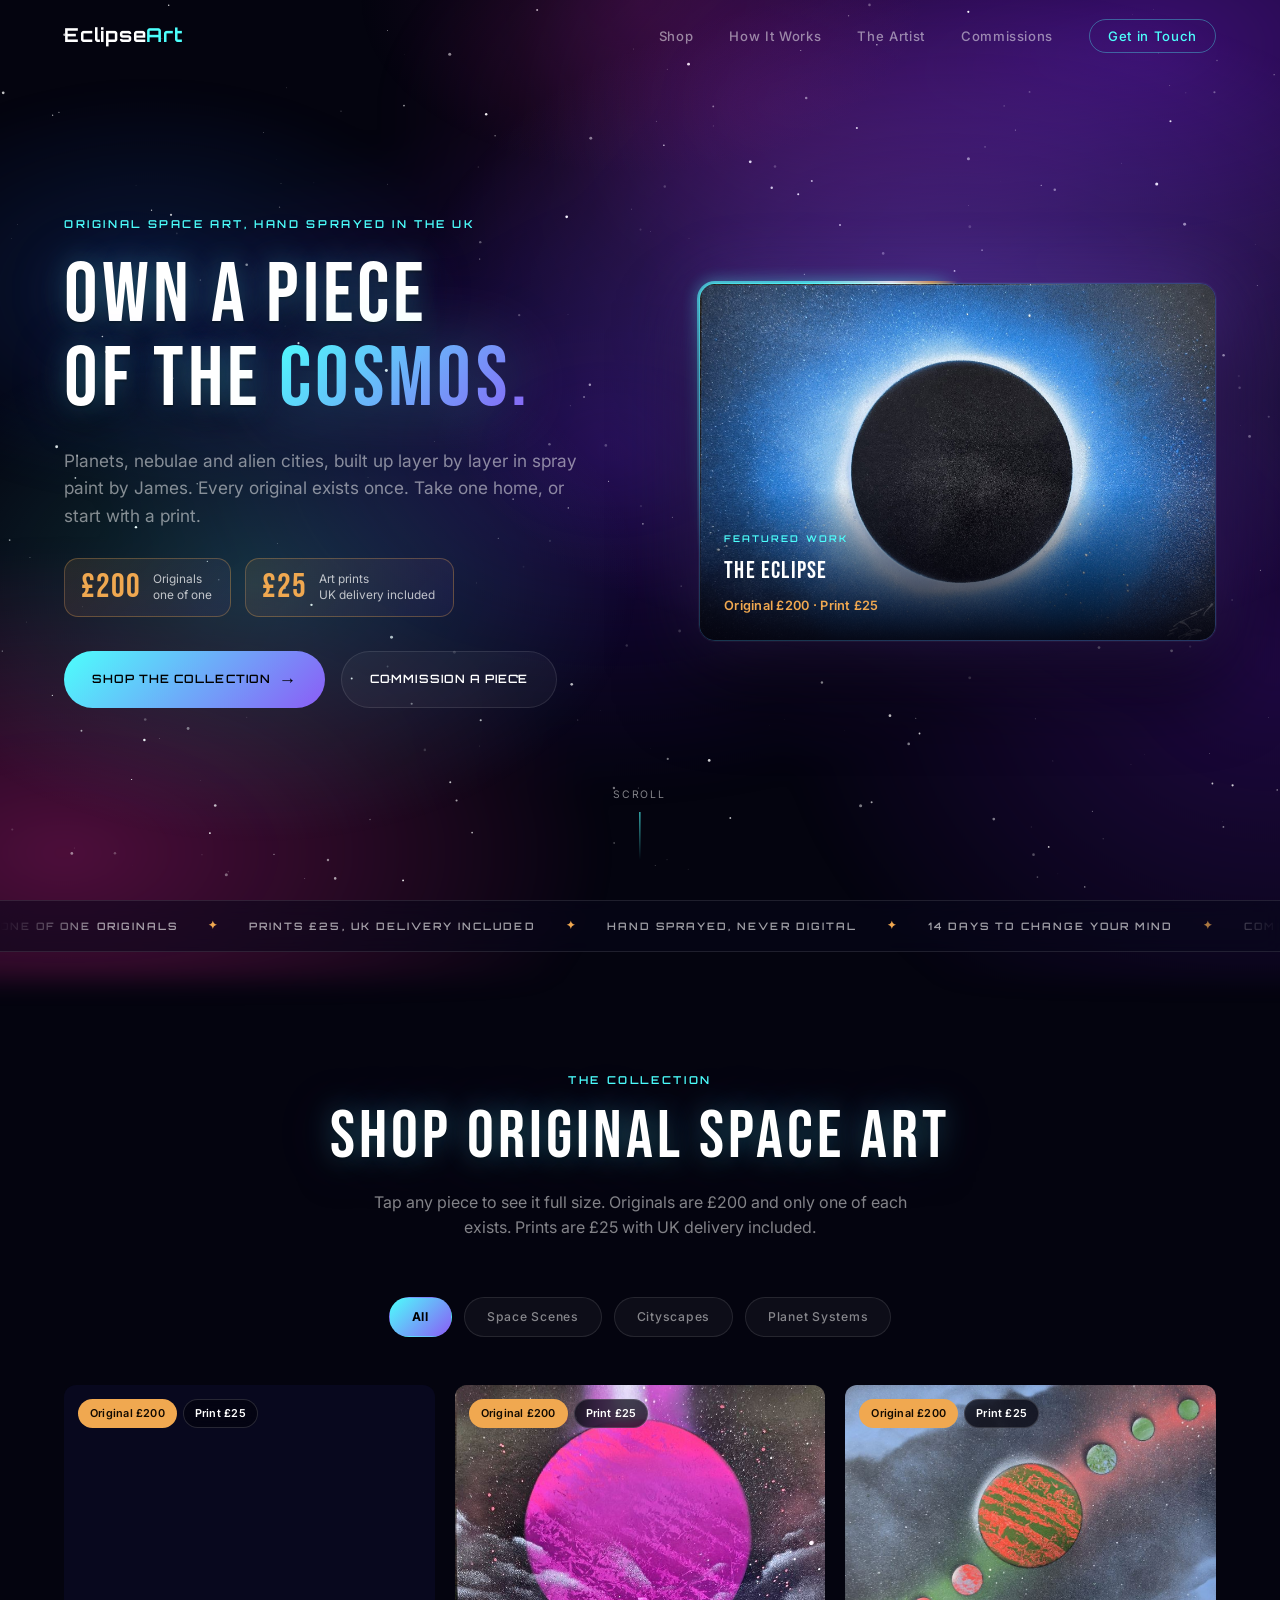
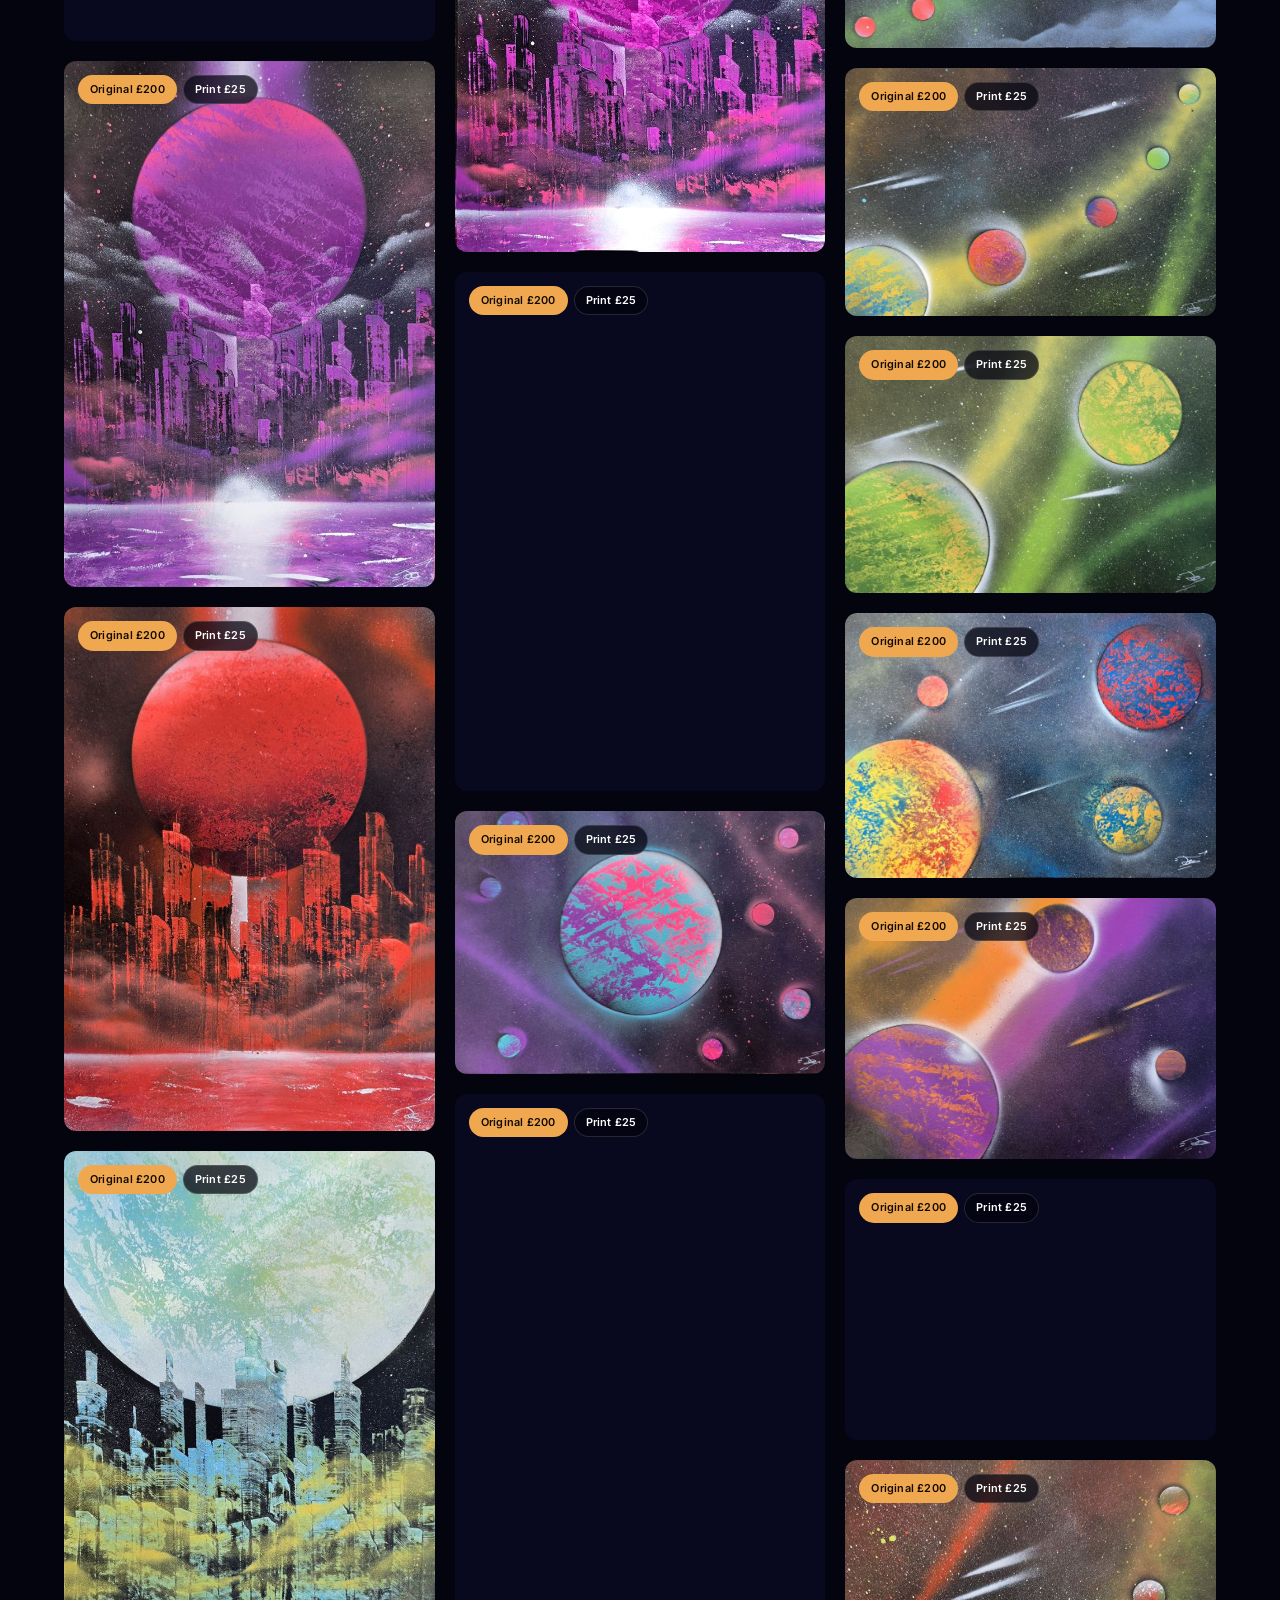
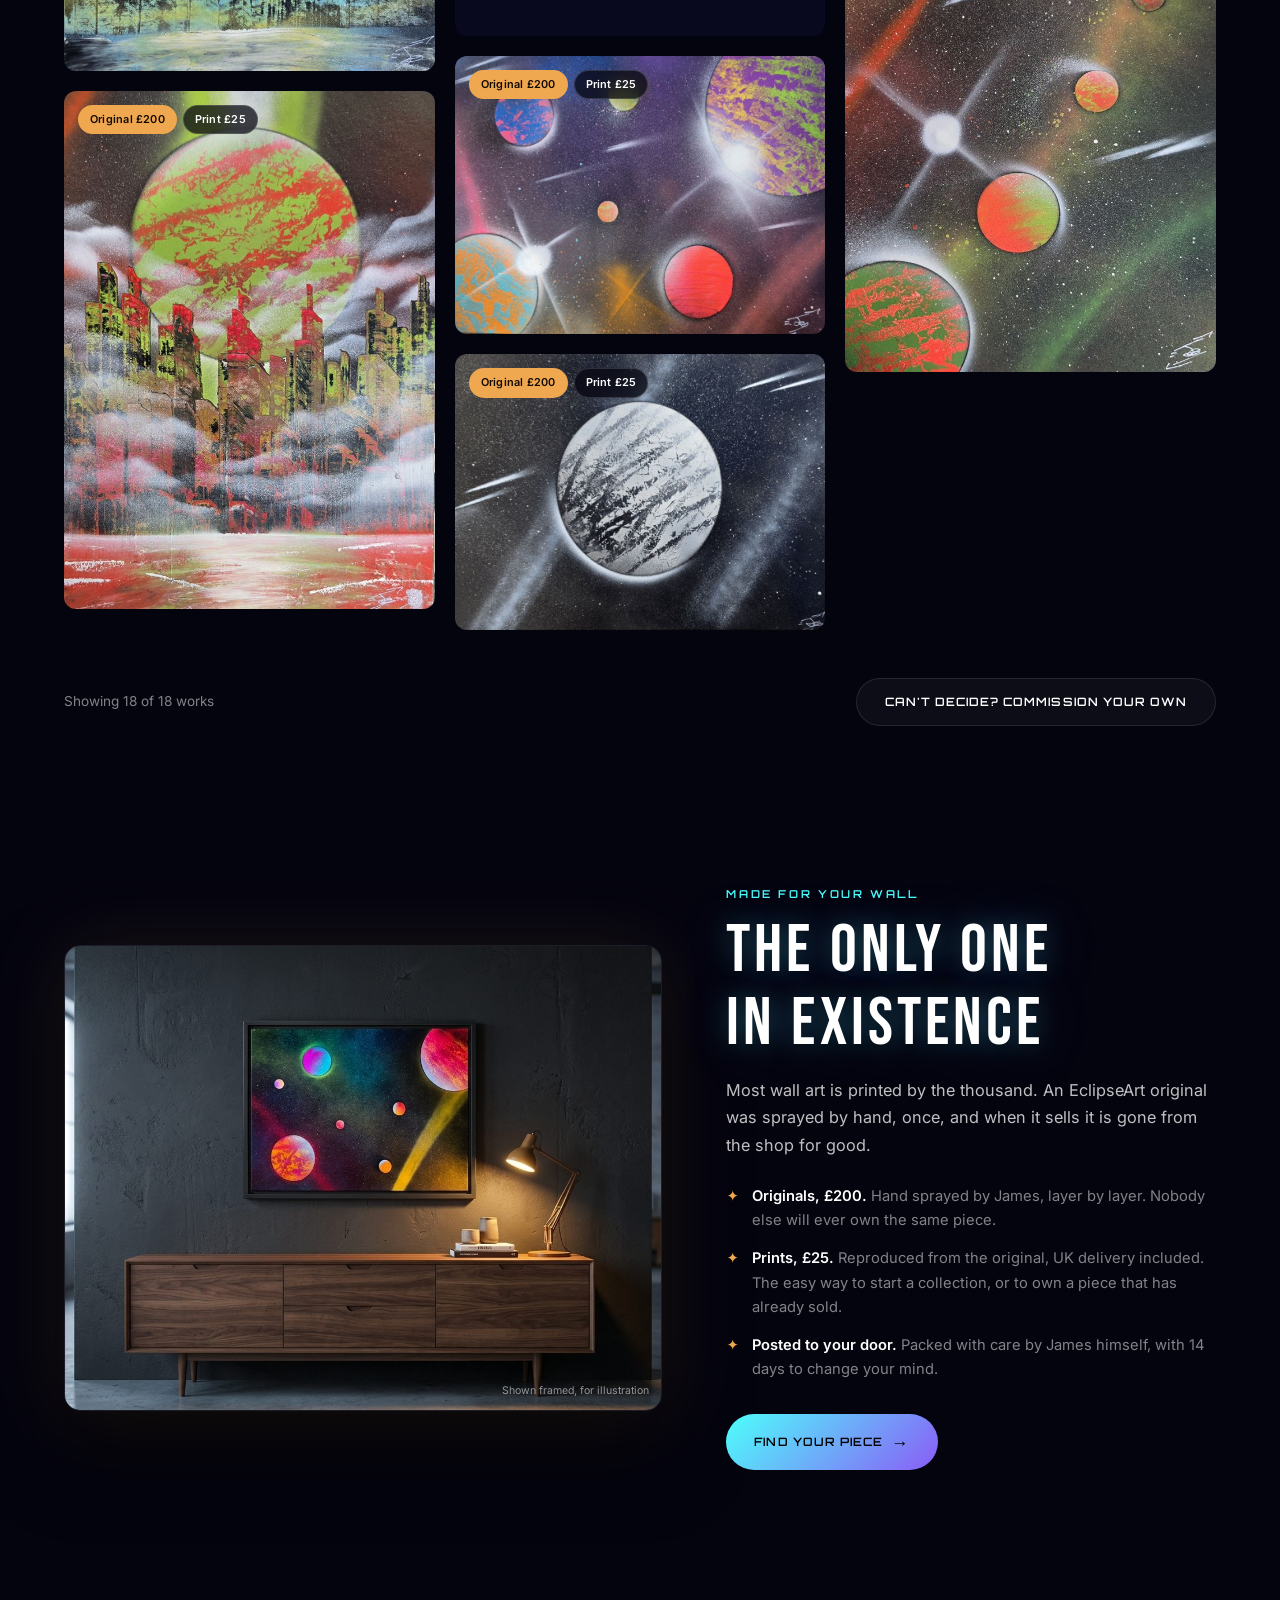
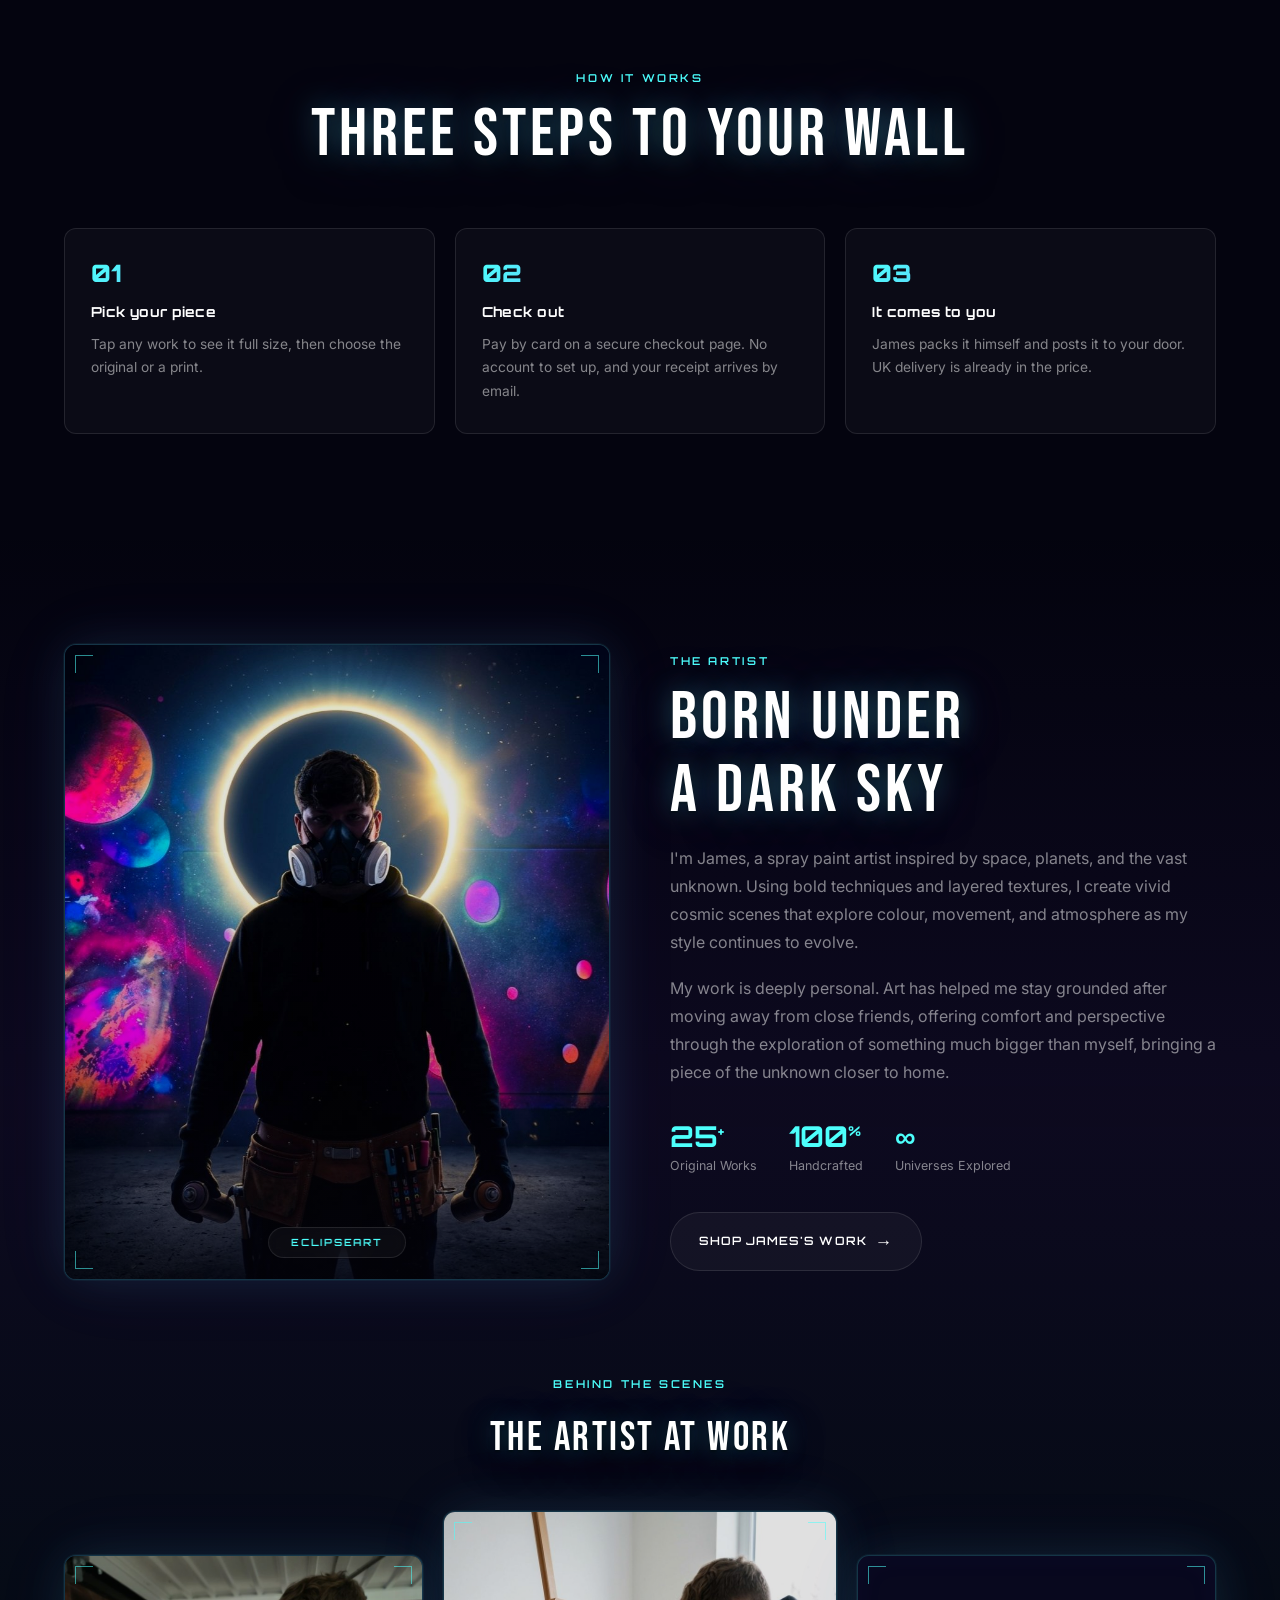
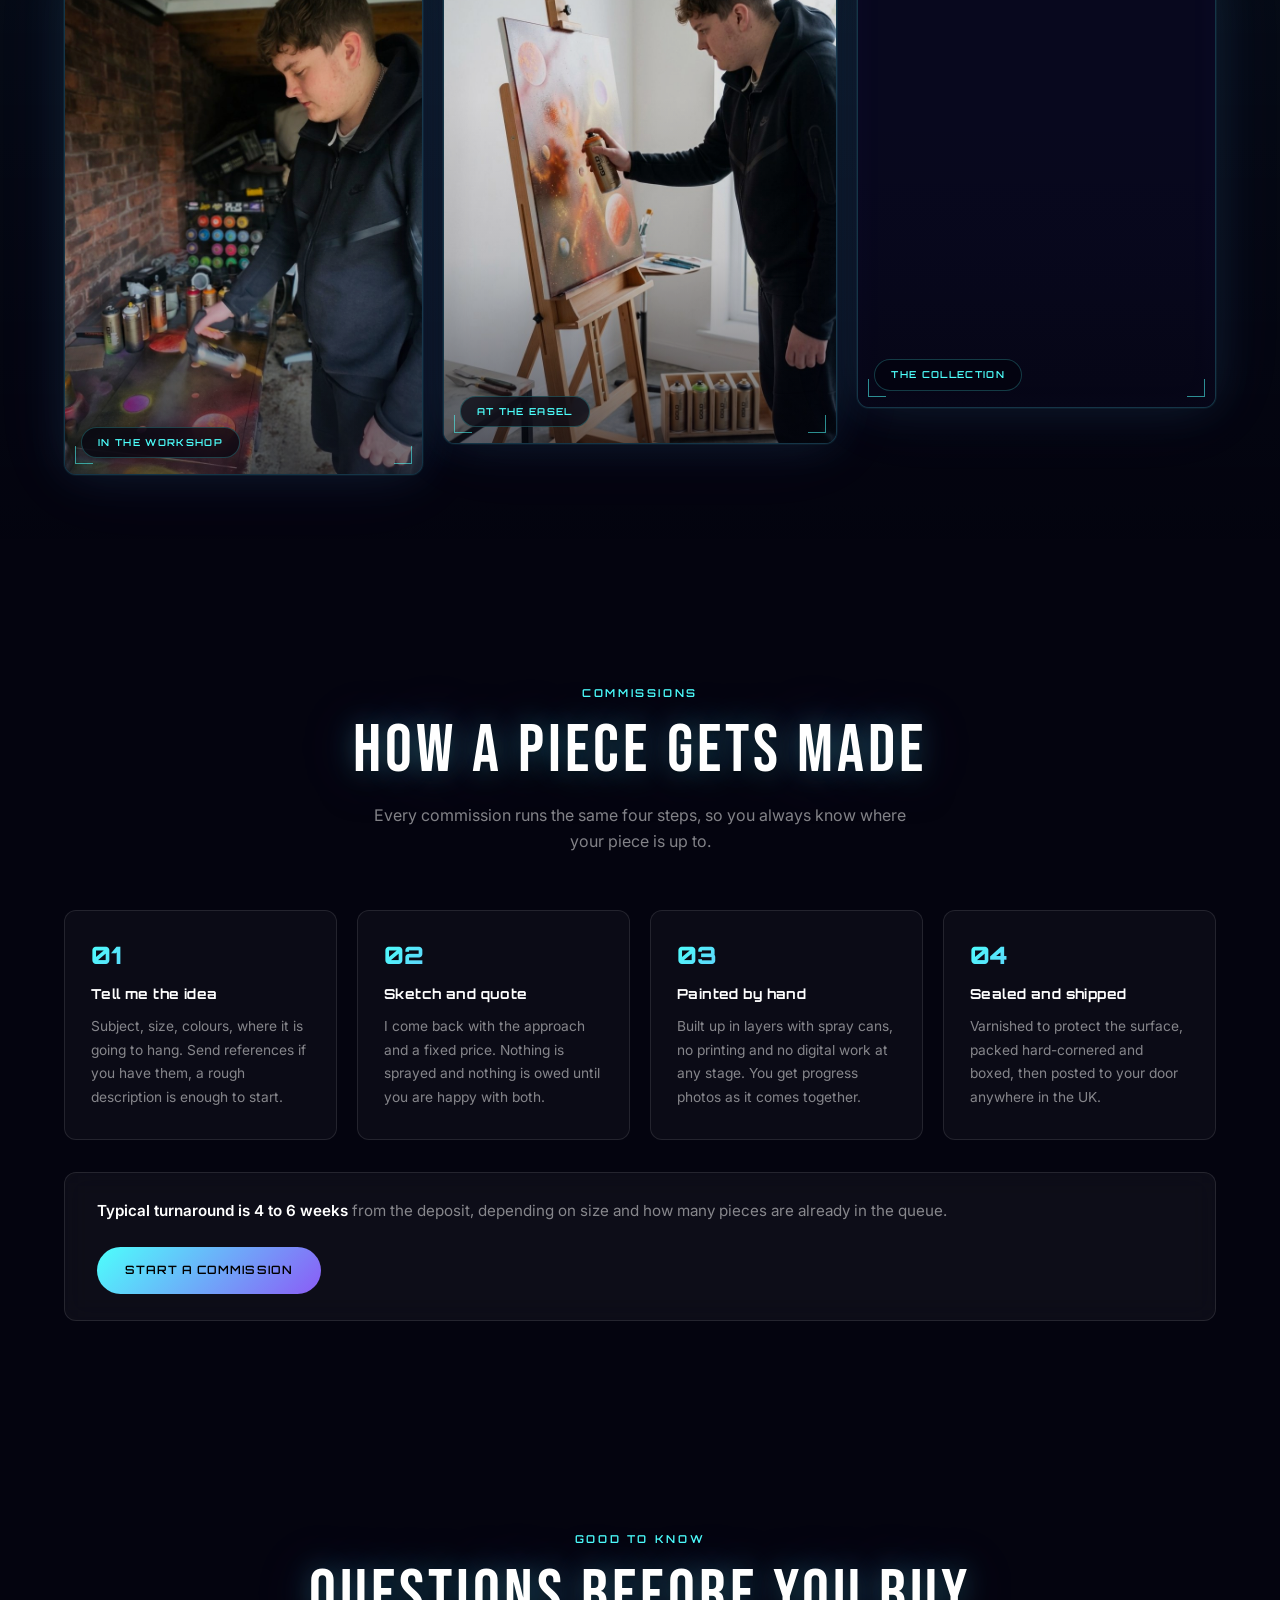
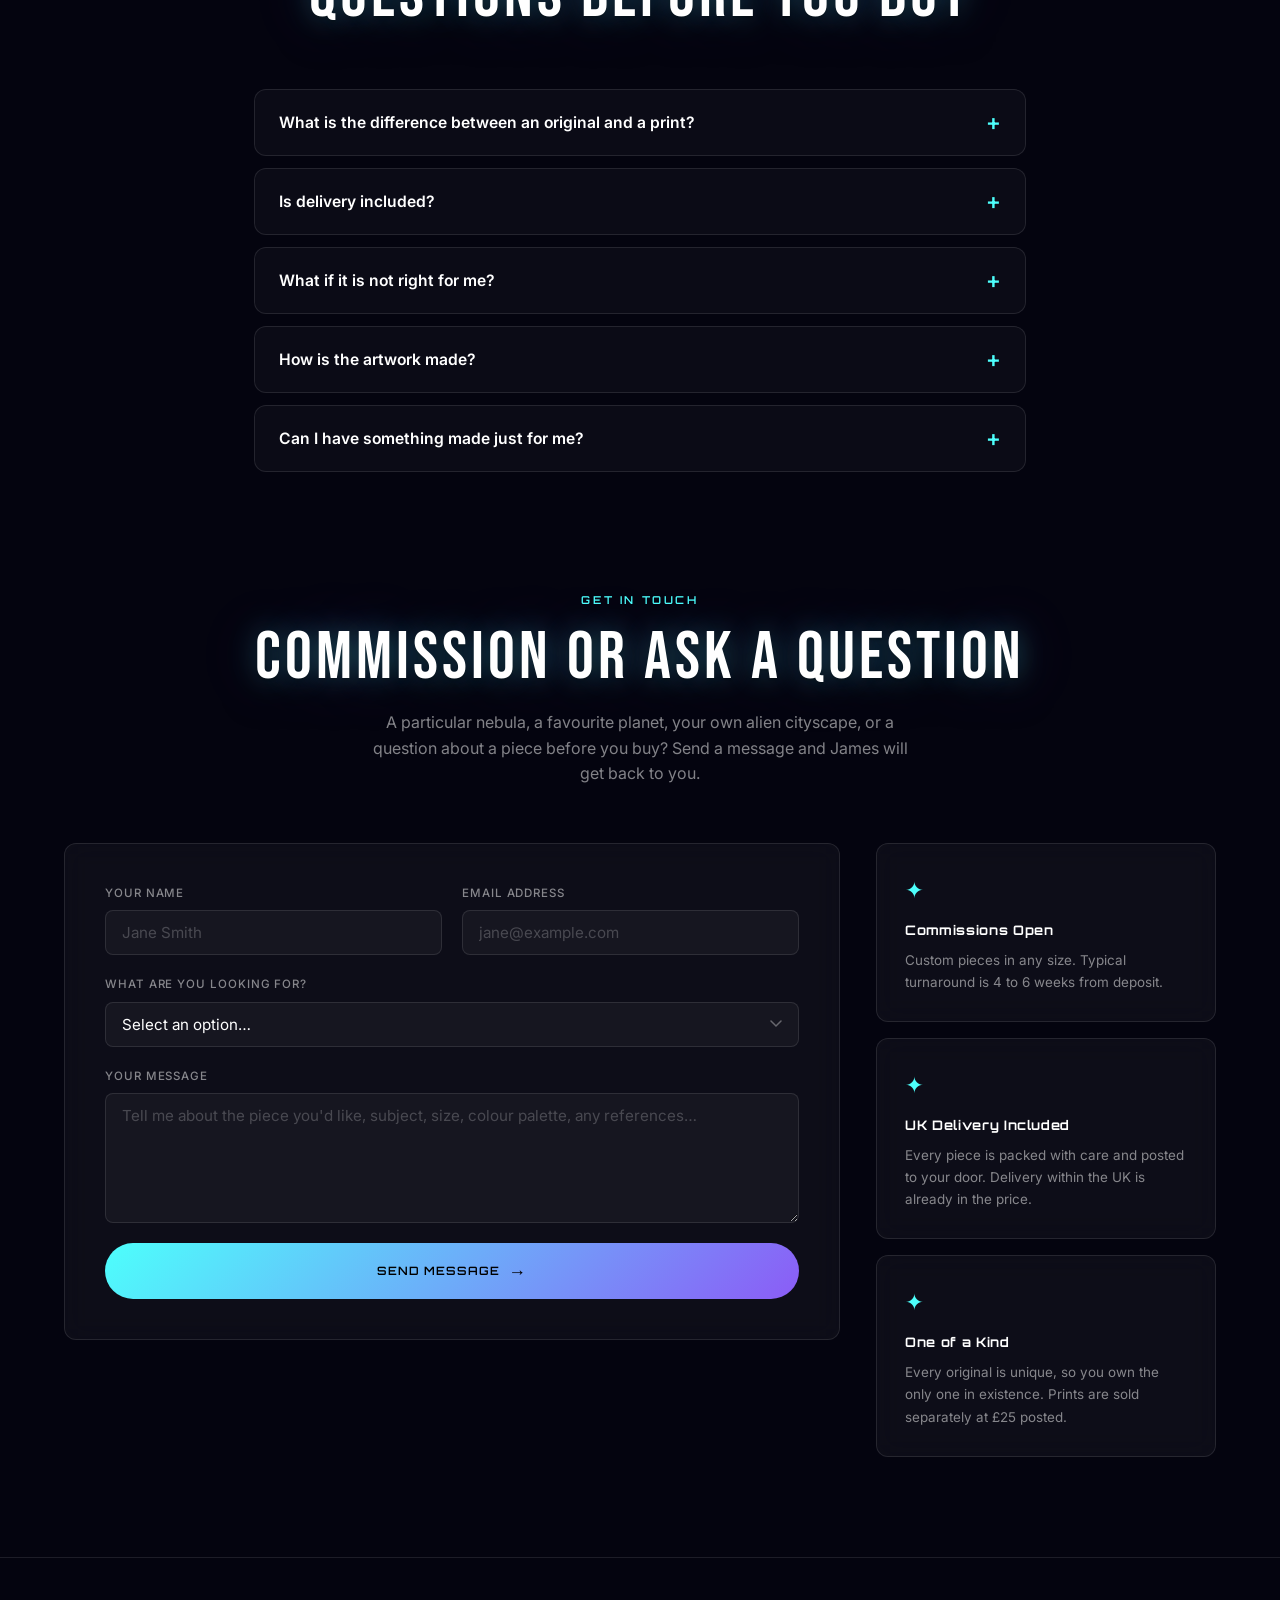
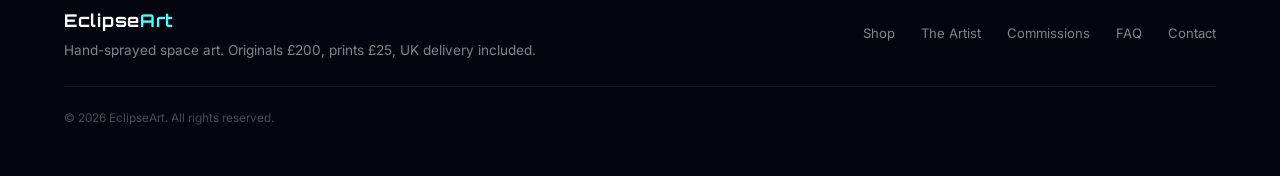
==== commit 7fd5a6cf: "Artworks are spray paint on heavy card, not canvas Co-Authored-By: Claude Opus 5.5 <noreply@anthropi" ====
--- a/index.html
+++ b/index.html
@@ -185,218 +185,218 @@
       <div class="gallery-grid" id="galleryGrid">
 
         <button class="gallery-item reveal" data-category="space"
-                data-title="The Eclipse" data-medium="Spray paint on canvas"
+                data-title="The Eclipse" data-medium="Spray paint on heavy card"
                 data-size="" data-status=""
                 data-full="img/the-eclipse.jpg"
                 data-caption="A total eclipse at the moment of totality, the corona burning white against deep space.">
           <img src="img/thumb/the-eclipse.jpg" width="900" height="623" loading="lazy" decoding="async"
                alt="The Eclipse, a spray painted solar eclipse with a burning white corona">
           <span class="gallery-overlay"><span class="gallery-info">
-            <span class="tag">Space Scene</span><span class="g-title">The Eclipse</span><span class="g-sub">Spray paint on canvas</span>
+            <span class="tag">Space Scene</span><span class="g-title">The Eclipse</span><span class="g-sub">Spray paint on heavy card</span>
           </span></span>
         </button>
 
         <button class="gallery-item reveal" data-category="cityscape"
-                data-title="Violet Metropolis" data-medium="Spray paint on canvas"
+                data-title="Violet Metropolis" data-medium="Spray paint on heavy card"
                 data-size="" data-status=""
                 data-full="img/violet-metropolis.jpg"
                 data-caption="A skyline of towers silhouetted beneath an alien moon, lit violet from above.">
           <img src="img/thumb/violet-metropolis.jpg" width="634" height="900" loading="lazy" decoding="async"
                alt="Violet Metropolis, a purple alien cityscape beneath a large moon">
           <span class="gallery-overlay"><span class="gallery-info">
-            <span class="tag">Cityscape</span><span class="g-title">Violet Metropolis</span><span class="g-sub">Spray paint on canvas</span>
+            <span class="tag">Cityscape</span><span class="g-title">Violet Metropolis</span><span class="g-sub">Spray paint on heavy card</span>
           </span></span>
         </button>
 
         <button class="gallery-item reveal" data-category="cityscape"
-                data-title="Blood Moon Rising" data-medium="Spray paint on canvas"
+                data-title="Blood Moon Rising" data-medium="Spray paint on heavy card"
                 data-size="" data-status=""
                 data-full="img/blood-moon-rising.jpg"
                 data-caption="A crimson moon climbing over a city, the light bleeding down through the haze.">
           <img src="img/thumb/blood-moon-rising.jpg" width="637" height="900" loading="lazy" decoding="async"
                alt="Blood Moon Rising, a red cityscape beneath a crimson moon">
           <span class="gallery-overlay"><span class="gallery-info">
-            <span class="tag">Cityscape</span><span class="g-title">Blood Moon Rising</span><span class="g-sub">Spray paint on canvas</span>
+            <span class="tag">Cityscape</span><span class="g-title">Blood Moon Rising</span><span class="g-sub">Spray paint on heavy card</span>
           </span></span>
         </button>
 
         <button class="gallery-item reveal" data-category="cityscape"
-                data-title="Jade City" data-medium="Spray paint on canvas"
+                data-title="Jade City" data-medium="Spray paint on heavy card"
                 data-size="" data-status=""
                 data-full="img/jade-city.jpg"
                 data-caption="Teal towers under a banded gas giant, the whole scene lit from a single cold source.">
           <img src="img/thumb/jade-city.jpg" width="642" height="900" loading="lazy" decoding="async"
                alt="Jade City, a teal alien cityscape beneath a large planet">
           <span class="gallery-overlay"><span class="gallery-info">
-            <span class="tag">Cityscape</span><span class="g-title">Jade City</span><span class="g-sub">Spray paint on canvas</span>
+            <span class="tag">Cityscape</span><span class="g-title">Jade City</span><span class="g-sub">Spray paint on heavy card</span>
           </span></span>
         </button>
 
         <button class="gallery-item reveal" data-category="cityscape"
-                data-title="Cloud City" data-medium="Spray paint on canvas"
+                data-title="Cloud City" data-medium="Spray paint on heavy card"
                 data-size="" data-status=""
                 data-full="img/cloud-city.jpg"
                 data-caption="Rooftops breaking through low cloud, a scarred green world filling the sky above them.">
           <img src="img/thumb/cloud-city.jpg" width="643" height="900" loading="lazy" decoding="async"
                alt="Cloud City, a cityscape rising through cloud beneath a green and red planet">
           <span class="gallery-overlay"><span class="gallery-info">
-            <span class="tag">Cityscape</span><span class="g-title">Cloud City</span><span class="g-sub">Spray paint on canvas</span>
+            <span class="tag">Cityscape</span><span class="g-title">Cloud City</span><span class="g-sub">Spray paint on heavy card</span>
           </span></span>
         </button>
 
         <button class="gallery-item reveal" data-category="cityscape"
-                data-title="Neon Skyline" data-medium="Spray paint on canvas"
+                data-title="Neon Skyline" data-medium="Spray paint on heavy card"
                 data-size="" data-status=""
                 data-full="img/neon-skyline.jpg"
                 data-caption="A magenta world setting behind a city, the towers picked out in hot pink light.">
           <img src="img/thumb/neon-skyline.jpg" width="714" height="900" loading="lazy" decoding="async"
                alt="Neon Skyline, a pink and magenta cityscape beneath a large planet">
           <span class="gallery-overlay"><span class="gallery-info">
-            <span class="tag">Cityscape</span><span class="g-title">Neon Skyline</span><span class="g-sub">Spray paint on canvas</span>
+            <span class="tag">Cityscape</span><span class="g-title">Neon Skyline</span><span class="g-sub">Spray paint on heavy card</span>
           </span></span>
         </button>
 
         <button class="gallery-item reveal" data-category="cityscape"
-                data-title="Frozen Capital" data-medium="Spray paint on canvas"
+                data-title="Frozen Capital" data-medium="Spray paint on heavy card"
                 data-size="" data-status=""
                 data-full="img/frozen-capital.jpg"
                 data-caption="An ice world hanging over a blue city, everything in the scene lit the same cold colour.">
           <img src="img/thumb/frozen-capital.jpg" width="642" height="900" loading="lazy" decoding="async"
                alt="Frozen Capital, a blue ice planet above a blue cityscape">
           <span class="gallery-overlay"><span class="gallery-info">
-            <span class="tag">Cityscape</span><span class="g-title">Frozen Capital</span><span class="g-sub">Spray paint on canvas</span>
+            <span class="tag">Cityscape</span><span class="g-title">Frozen Capital</span><span class="g-sub">Spray paint on heavy card</span>
           </span></span>
         </button>
 
         <button class="gallery-item reveal" data-category="planet"
-                data-title="Neon World" data-medium="Spray paint on canvas"
+                data-title="Neon World" data-medium="Spray paint on heavy card"
                 data-size="" data-status=""
                 data-full="img/neon-world.jpg"
                 data-caption="A cyan and pink planet with its moons, drifting through a field of young stars.">
           <img src="img/thumb/neon-world.jpg" width="900" height="637" loading="lazy" decoding="async"
                alt="Neon World, a cyan and pink planet with moons">
           <span class="gallery-overlay"><span class="gallery-info">
-            <span class="tag">Planet System</span><span class="g-title">Neon World</span><span class="g-sub">Spray paint on canvas</span>
+            <span class="tag">Planet System</span><span class="g-title">Neon World</span><span class="g-sub">Spray paint on heavy card</span>
           </span></span>
         </button>
 
         <button class="gallery-item reveal" data-category="planet"
-                data-title="Ocean Worlds" data-medium="Spray paint on canvas"
+                data-title="Ocean Worlds" data-medium="Spray paint on heavy card"
                 data-size="" data-status=""
                 data-full="img/ocean-worlds.jpg"
                 data-caption="Two water worlds in alignment, blue and green, the smaller one caught in the larger one's light.">
           <img src="img/thumb/ocean-worlds.jpg" width="615" height="900" loading="lazy" decoding="async"
                alt="Ocean Worlds, blue and green planets in alignment">
           <span class="gallery-overlay"><span class="gallery-info">
-            <span class="tag">Planet System</span><span class="g-title">Ocean Worlds</span><span class="g-sub">Spray paint on canvas</span>
+            <span class="tag">Planet System</span><span class="g-title">Ocean Worlds</span><span class="g-sub">Spray paint on heavy card</span>
           </span></span>
         </button>
 
         <button class="gallery-item reveal" data-category="planet"
-                data-title="Stellar Drift" data-medium="Spray paint on board"
+                data-title="Stellar Drift" data-medium="Spray paint on heavy card"
                 data-size="" data-status=""
                 data-full="img/stellar-drift.jpg"
-                data-caption="A multi-planet system strung across the canvas, bright stars burning between them.">
+                data-caption="A multi-planet system strung across the sky, bright stars burning between them.">
           <img src="img/thumb/stellar-drift.jpg" width="900" height="676" loading="lazy" decoding="async"
                alt="Stellar Drift, a multi planet system with bright stars">
           <span class="gallery-overlay"><span class="gallery-info">
-            <span class="tag">Planet System</span><span class="g-title">Stellar Drift</span><span class="g-sub">Spray paint on board</span>
+            <span class="tag">Planet System</span><span class="g-title">Stellar Drift</span><span class="g-sub">Spray paint on heavy card</span>
           </span></span>
         </button>
 
         <button class="gallery-item reveal" data-category="planet"
-                data-title="Silver Planet" data-medium="Spray paint on canvas"
+                data-title="Silver Planet" data-medium="Spray paint on heavy card"
                 data-size="" data-status=""
                 data-full="img/silver-planet.jpg"
                 data-caption="Worked almost entirely in monochrome, comet trails cutting past a silver world.">
           <img src="img/thumb/silver-planet.jpg" width="900" height="668" loading="lazy" decoding="async"
                alt="Silver Planet, a monochrome planet with comet trails">
           <span class="gallery-overlay"><span class="gallery-info">
-            <span class="tag">Planet System</span><span class="g-title">Silver Planet</span><span class="g-sub">Spray paint on canvas</span>
+            <span class="tag">Planet System</span><span class="g-title">Silver Planet</span><span class="g-sub">Spray paint on heavy card</span>
           </span></span>
         </button>
 
         <button class="gallery-item reveal" data-category="planet"
-                data-title="Emberfall" data-medium="Spray paint on canvas"
+                data-title="Emberfall" data-medium="Spray paint on heavy card"
                 data-size="" data-status=""
                 data-full="img/emberfall.jpg"
                 data-caption="A banded planet running red and green, a chain of small moons falling away from it.">
           <img src="img/thumb/emberfall.jpg" width="900" height="639" loading="lazy" decoding="async"
                alt="Emberfall, a red and green banded planet with a chain of moons">
           <span class="gallery-overlay"><span class="gallery-info">
-            <span class="tag">Planet System</span><span class="g-title">Emberfall</span><span class="g-sub">Spray paint on canvas</span>
+            <span class="tag">Planet System</span><span class="g-title">Emberfall</span><span class="g-sub">Spray paint on heavy card</span>
           </span></span>
         </button>
 
         <button class="gallery-item reveal" data-category="planet"
-                data-title="Comet Run" data-medium="Spray paint on canvas"
+                data-title="Comet Run" data-medium="Spray paint on heavy card"
                 data-size="" data-status=""
                 data-full="img/comet-run.jpg"
                 data-caption="Comets cutting across a green aurora, three worlds strung out behind them.">
           <img src="img/thumb/comet-run.jpg" width="900" height="604" loading="lazy" decoding="async"
                alt="Comet Run, planets and comets crossing a green aurora">
           <span class="gallery-overlay"><span class="gallery-info">
-            <span class="tag">Planet System</span><span class="g-title">Comet Run</span><span class="g-sub">Spray paint on canvas</span>
+            <span class="tag">Planet System</span><span class="g-title">Comet Run</span><span class="g-sub">Spray paint on heavy card</span>
           </span></span>
         </button>
 
         <button class="gallery-item reveal" data-category="planet"
-                data-title="Verdant Giant" data-medium="Spray paint on canvas"
+                data-title="Verdant Giant" data-medium="Spray paint on heavy card"
                 data-size="" data-status=""
                 data-full="img/verdant-giant.jpg"
                 data-caption="A single green world filling most of the frame, ringed in soft light.">
           <img src="img/thumb/verdant-giant.jpg" width="900" height="624" loading="lazy" decoding="async"
                alt="Verdant Giant, a large green planet ringed in light">
           <span class="gallery-overlay"><span class="gallery-info">
-            <span class="tag">Planet System</span><span class="g-title">Verdant Giant</span><span class="g-sub">Spray paint on canvas</span>
+            <span class="tag">Planet System</span><span class="g-title">Verdant Giant</span><span class="g-sub">Spray paint on heavy card</span>
           </span></span>
         </button>
 
         <button class="gallery-item reveal" data-category="planet"
-                data-title="Sister Worlds" data-medium="Spray paint on canvas"
+                data-title="Sister Worlds" data-medium="Spray paint on heavy card"
                 data-size="" data-status=""
                 data-full="img/sister-worlds.jpg"
                 data-caption="Three worlds sharing one sky, each one painted in a different temperature of light.">
           <img src="img/thumb/sister-worlds.jpg" width="900" height="642" loading="lazy" decoding="async"
                alt="Sister Worlds, three planets of different colours in one scene">
           <span class="gallery-overlay"><span class="gallery-info">
-            <span class="tag">Planet System</span><span class="g-title">Sister Worlds</span><span class="g-sub">Spray paint on canvas</span>
+            <span class="tag">Planet System</span><span class="g-title">Sister Worlds</span><span class="g-sub">Spray paint on heavy card</span>
           </span></span>
         </button>
 
         <button class="gallery-item reveal" data-category="space"
-                data-title="Gold &amp; Violet" data-medium="Spray paint on canvas"
+                data-title="Gold &amp; Violet" data-medium="Spray paint on heavy card"
                 data-size="" data-status=""
                 data-full="img/gold-and-violet.jpg"
                 data-caption="Gold against violet, the two colours the hardest to make sit together without going muddy.">
           <img src="img/thumb/gold-and-violet.jpg" width="900" height="635" loading="lazy" decoding="async"
                alt="Gold and Violet, a purple and gold planet system">
           <span class="gallery-overlay"><span class="gallery-info">
-            <span class="tag">Space Scene</span><span class="g-title">Gold &amp; Violet</span><span class="g-sub">Spray paint on canvas</span>
+            <span class="tag">Space Scene</span><span class="g-title">Gold &amp; Violet</span><span class="g-sub">Spray paint on heavy card</span>
           </span></span>
         </button>
 
         <button class="gallery-item reveal" data-category="space"
-                data-title="Magenta Veil" data-medium="Spray paint on canvas"
+                data-title="Magenta Veil" data-medium="Spray paint on heavy card"
                 data-size="" data-status=""
                 data-full="img/magenta-veil.jpg"
                 data-caption="A curtain of magenta light drawn across four worlds, the smallest of them barely there.">
           <img src="img/thumb/magenta-veil.jpg" width="900" height="633" loading="lazy" decoding="async"
                alt="Magenta Veil, magenta and purple planets behind a curtain of pink light">
           <span class="gallery-overlay"><span class="gallery-info">
-            <span class="tag">Space Scene</span><span class="g-title">Magenta Veil</span><span class="g-sub">Spray paint on canvas</span>
+            <span class="tag">Space Scene</span><span class="g-title">Magenta Veil</span><span class="g-sub">Spray paint on heavy card</span>
           </span></span>
         </button>
 
         <button class="gallery-item reveal" data-category="space"
-                data-title="Starburst" data-medium="Spray paint on canvas"
+                data-title="Starburst" data-medium="Spray paint on heavy card"
                 data-size="" data-status=""
                 data-full="img/starburst.jpg"
                 data-caption="A star going up at the centre of the frame, everything else falling away from the flash.">
           <img src="img/thumb/starburst.jpg" width="652" height="900" loading="lazy" decoding="async"
                alt="Starburst, a bright star flaring between two planets">
           <span class="gallery-overlay"><span class="gallery-info">
-            <span class="tag">Space Scene</span><span class="g-title">Starburst</span><span class="g-sub">Spray paint on canvas</span>
+            <span class="tag">Space Scene</span><span class="g-title">Starburst</span><span class="g-sub">Spray paint on heavy card</span>
           </span></span>
         </button>
 
@@ -502,7 +502,7 @@
       </div>
 
       <div class="about-work-head reveal">
-        <p class="eyebrow">Behind the Canvas</p>
+        <p class="eyebrow">Behind the Scenes</p>
         <h3 class="about-work-title">The Artist at Work</h3>
       </div>
 
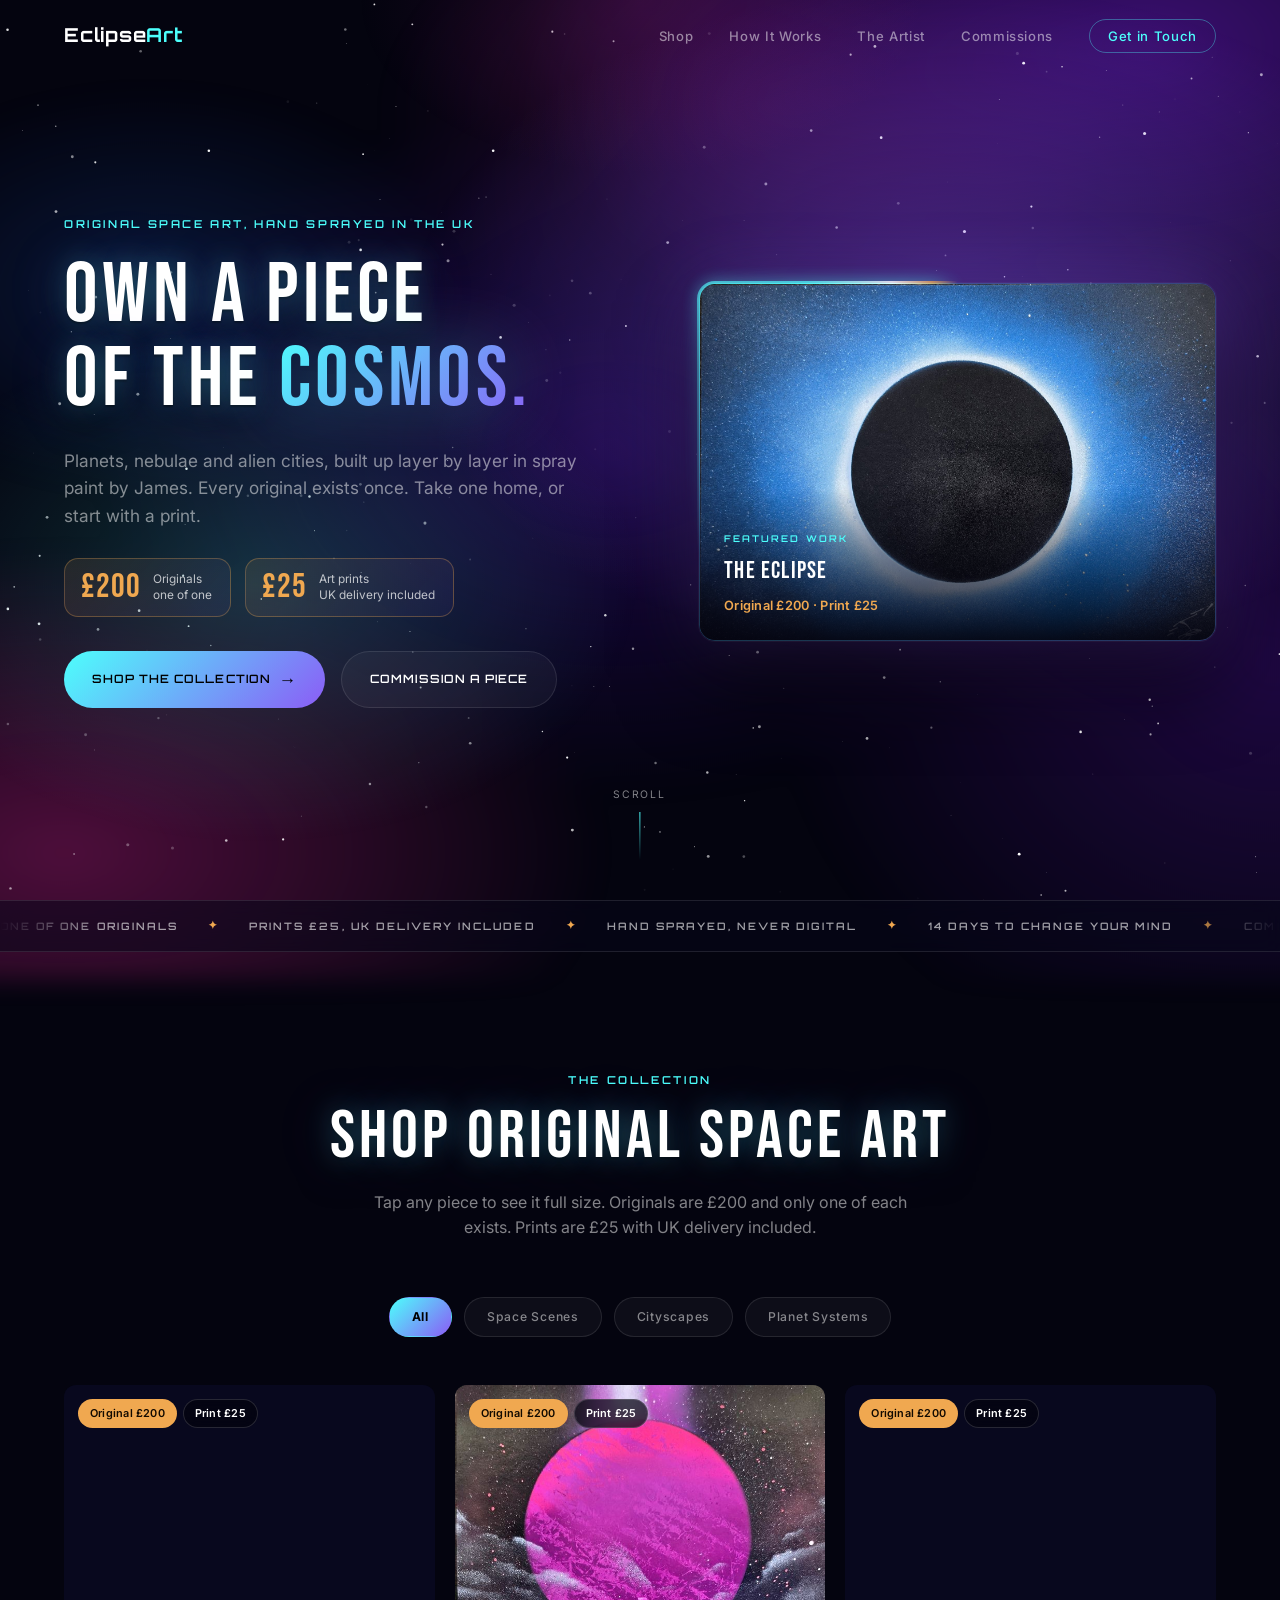
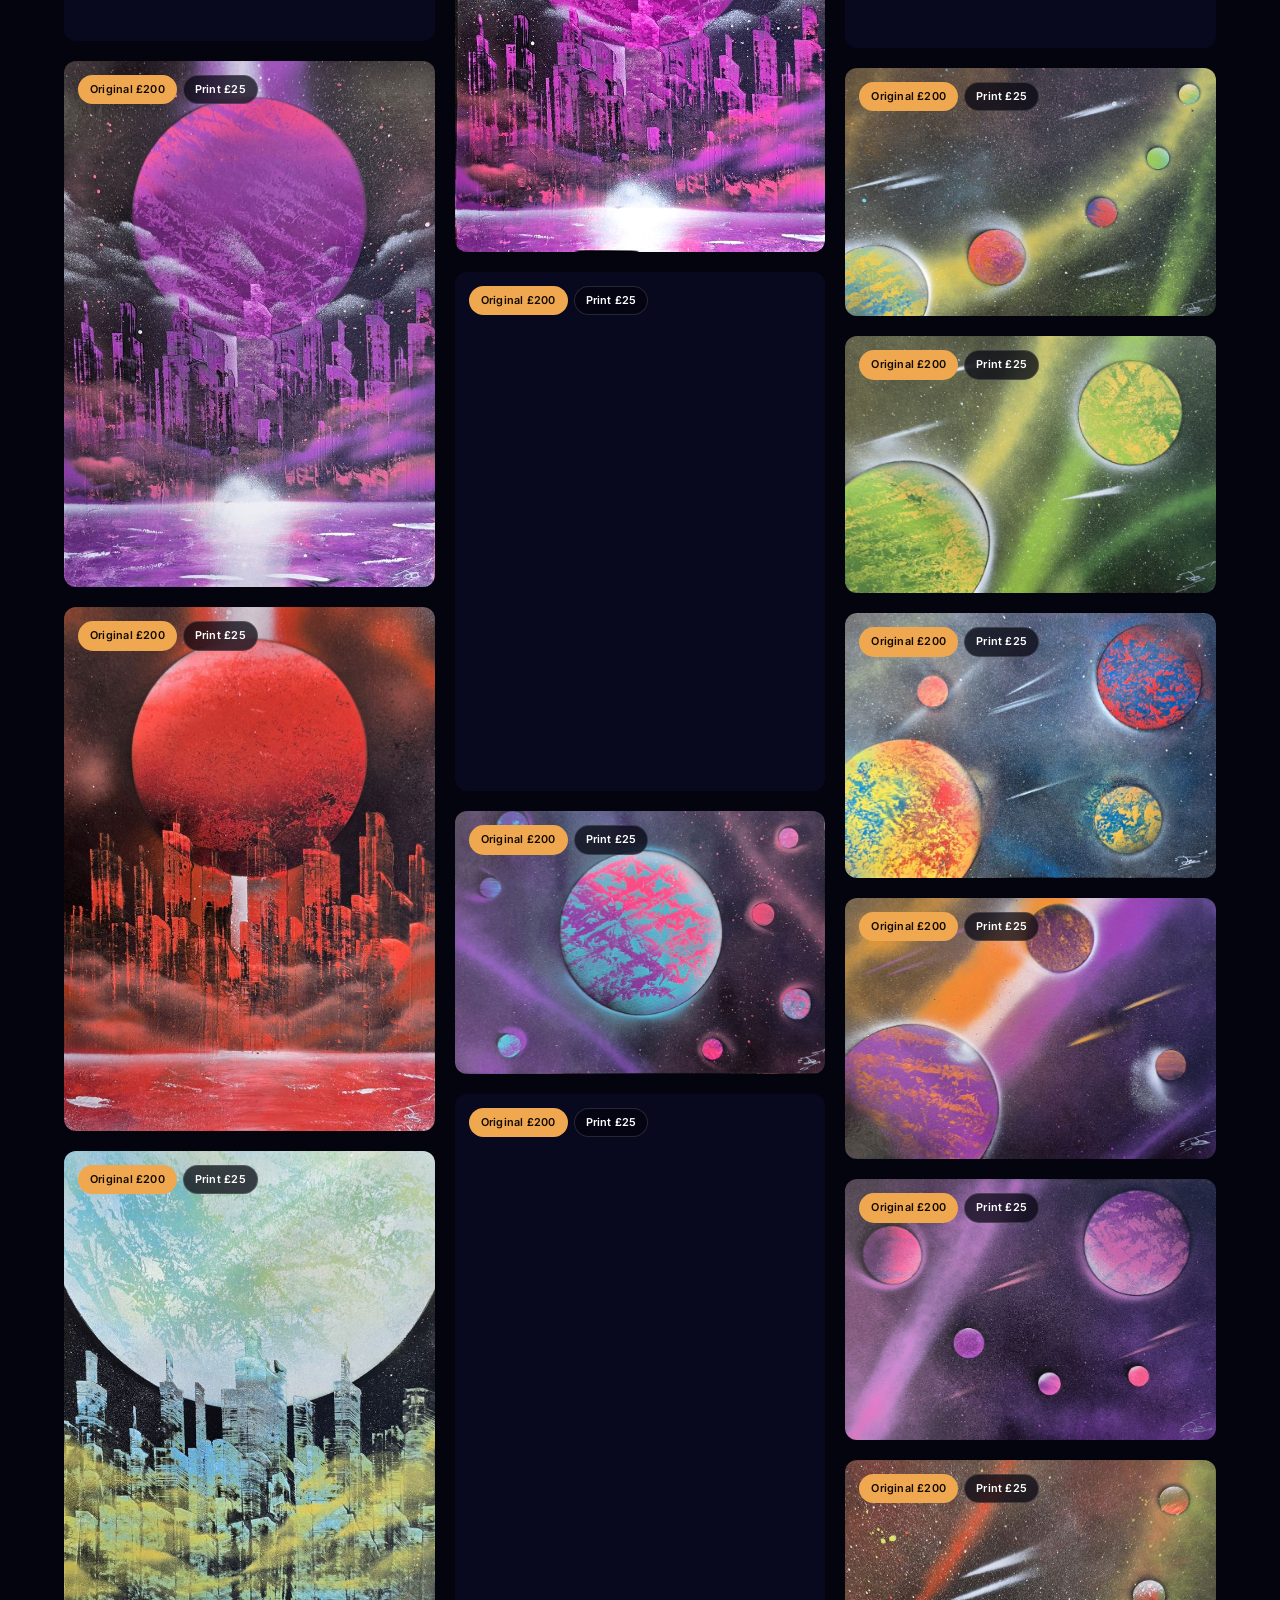
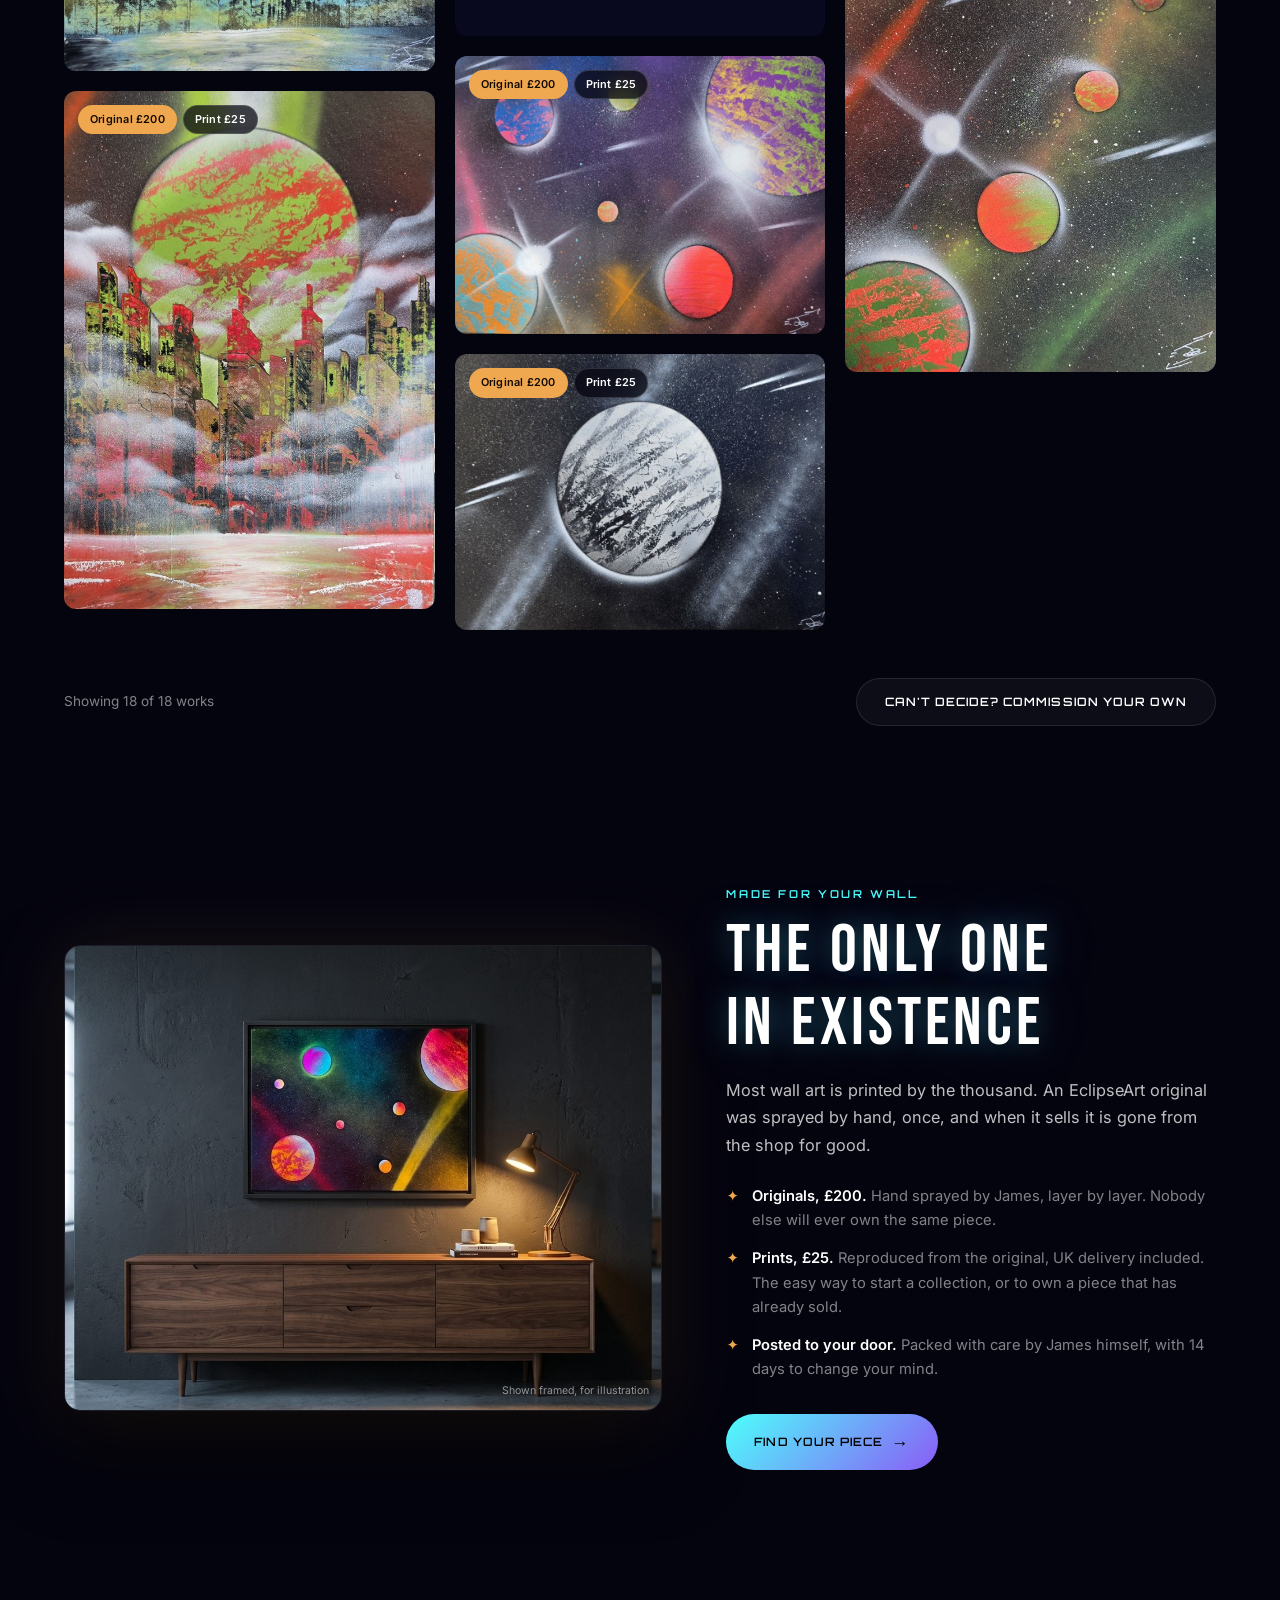
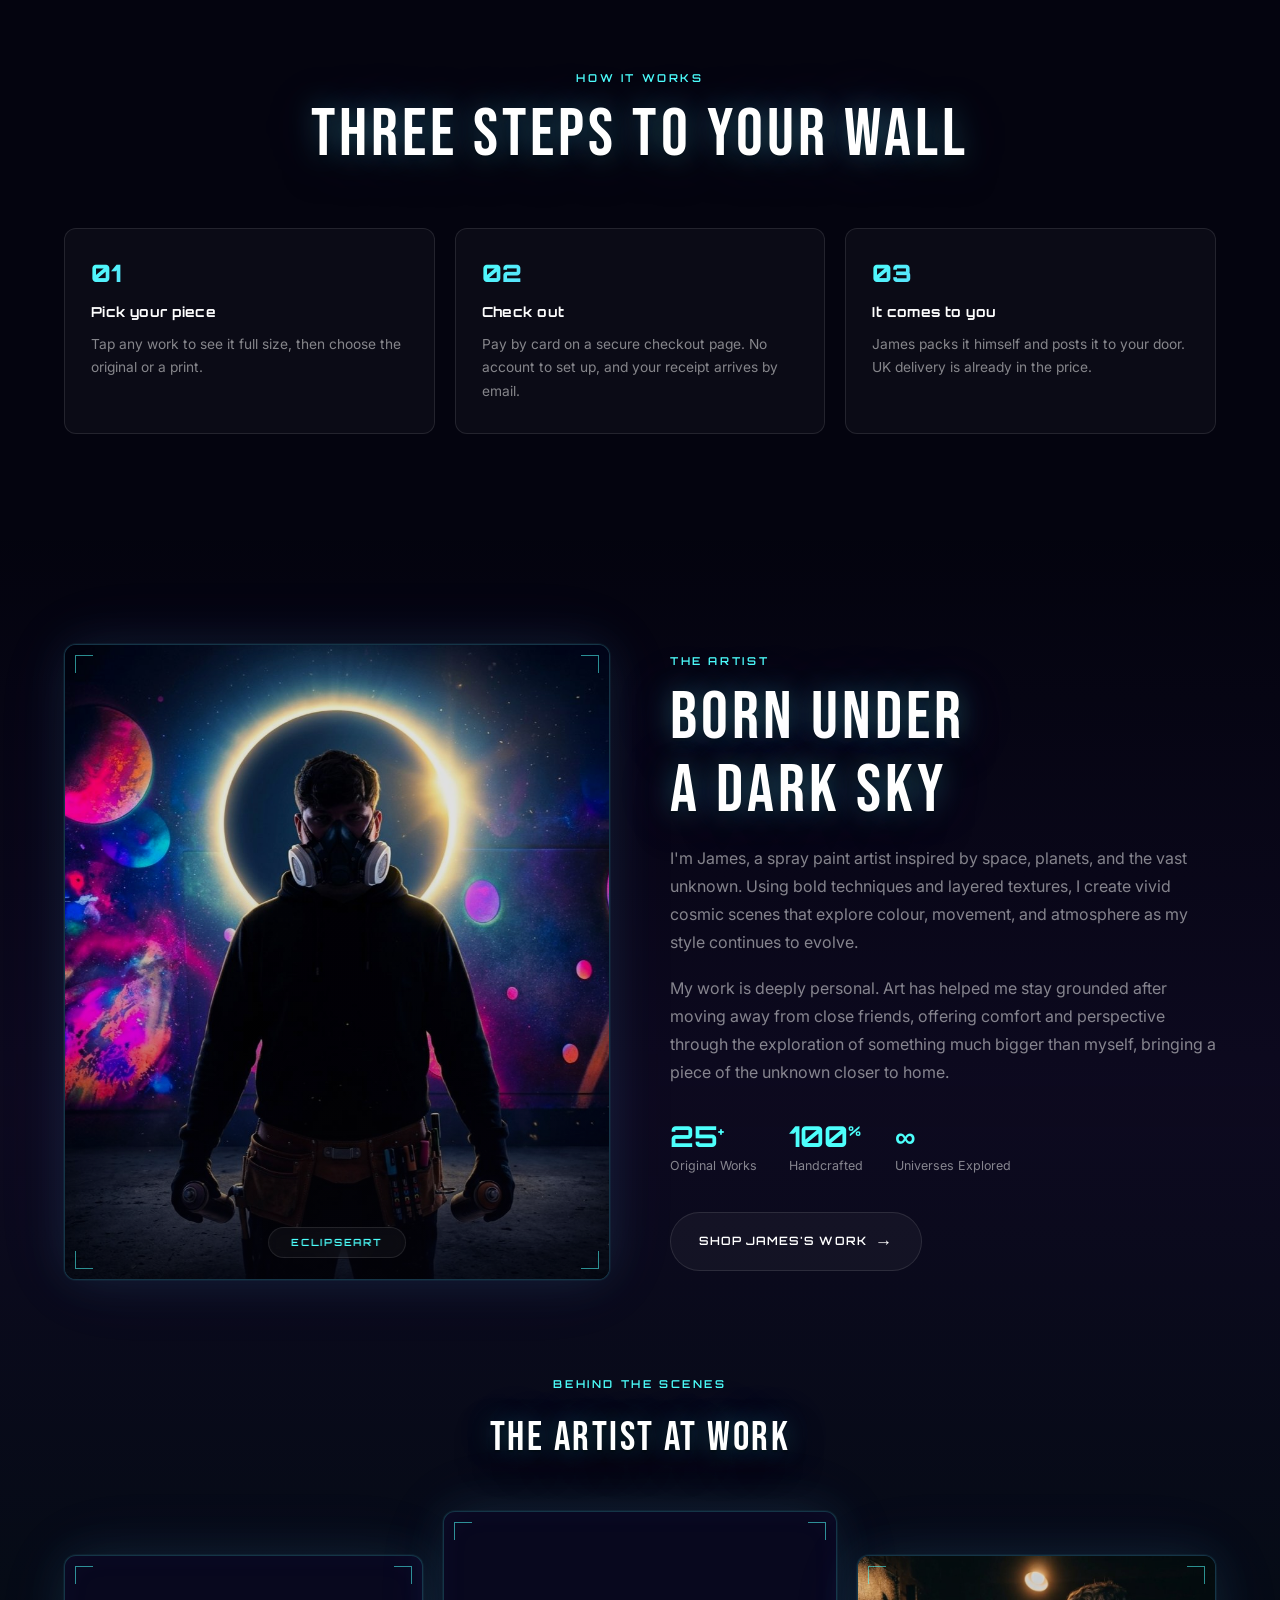
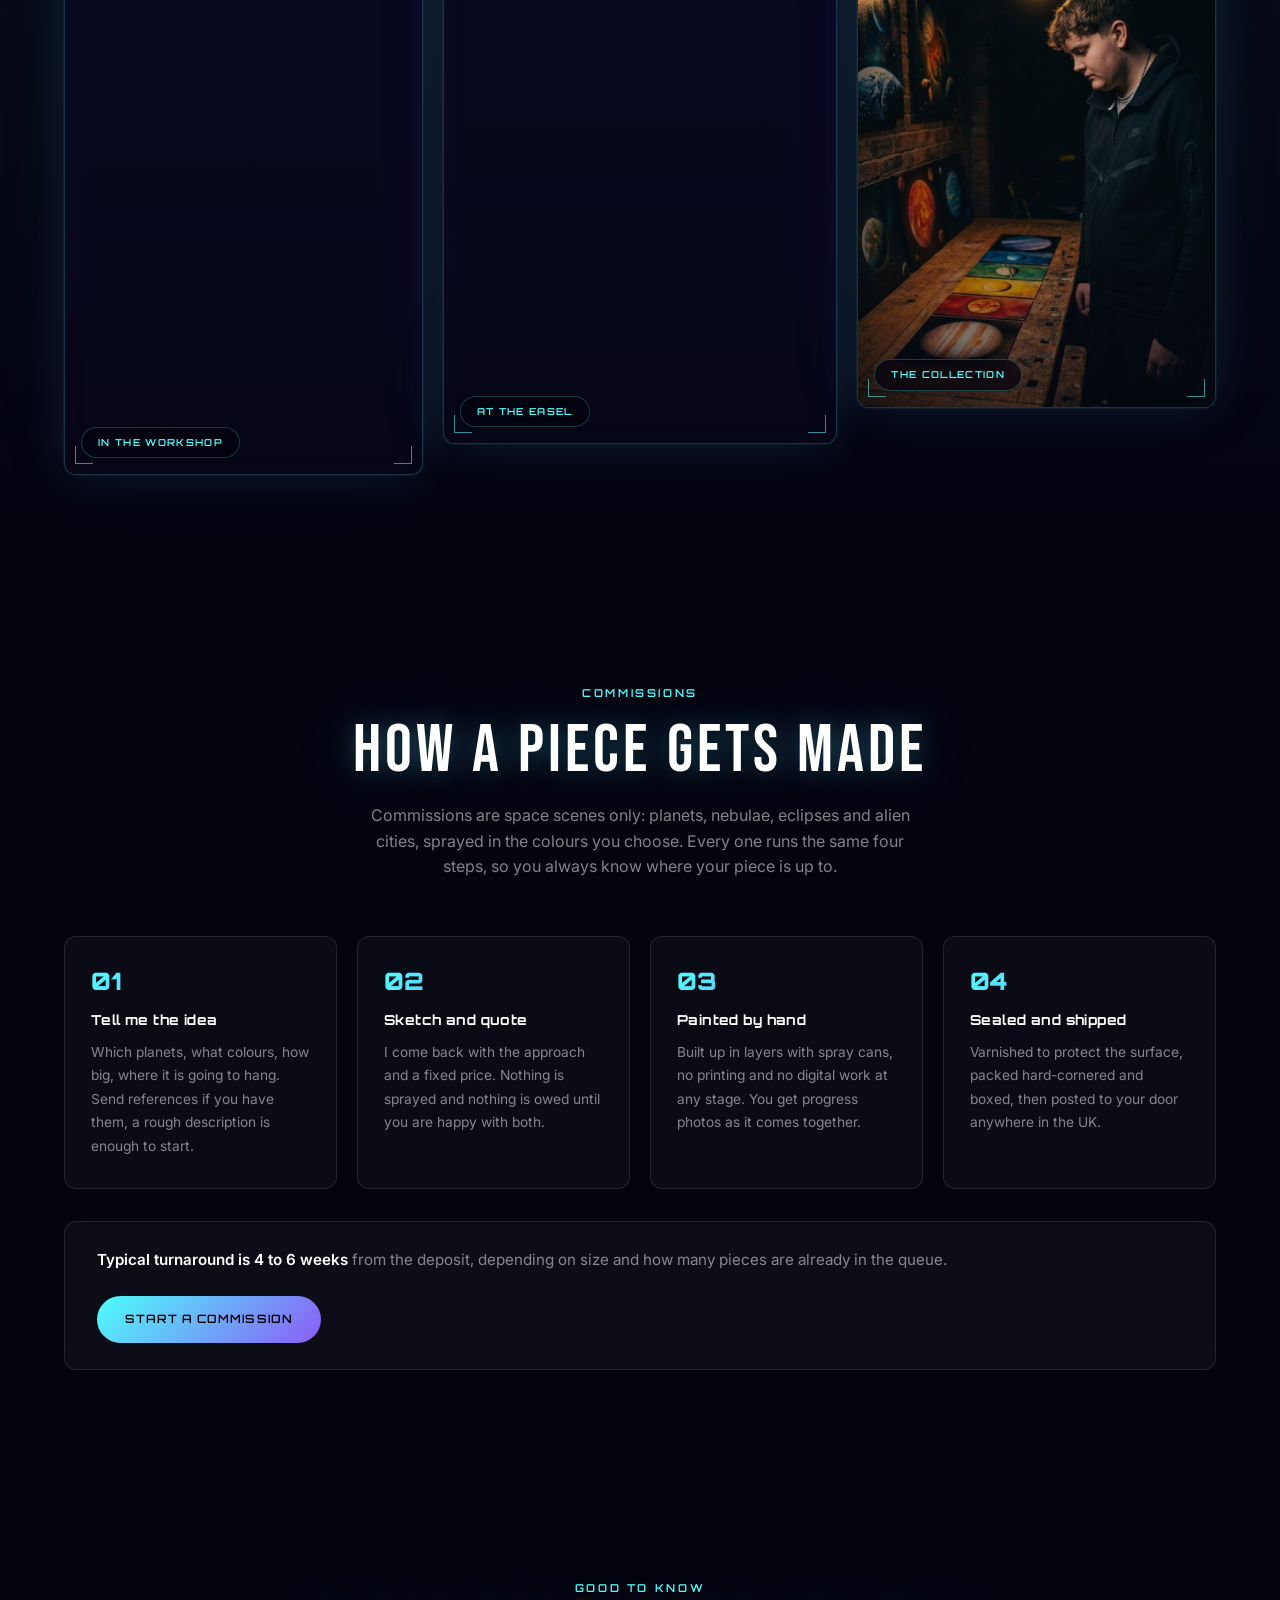
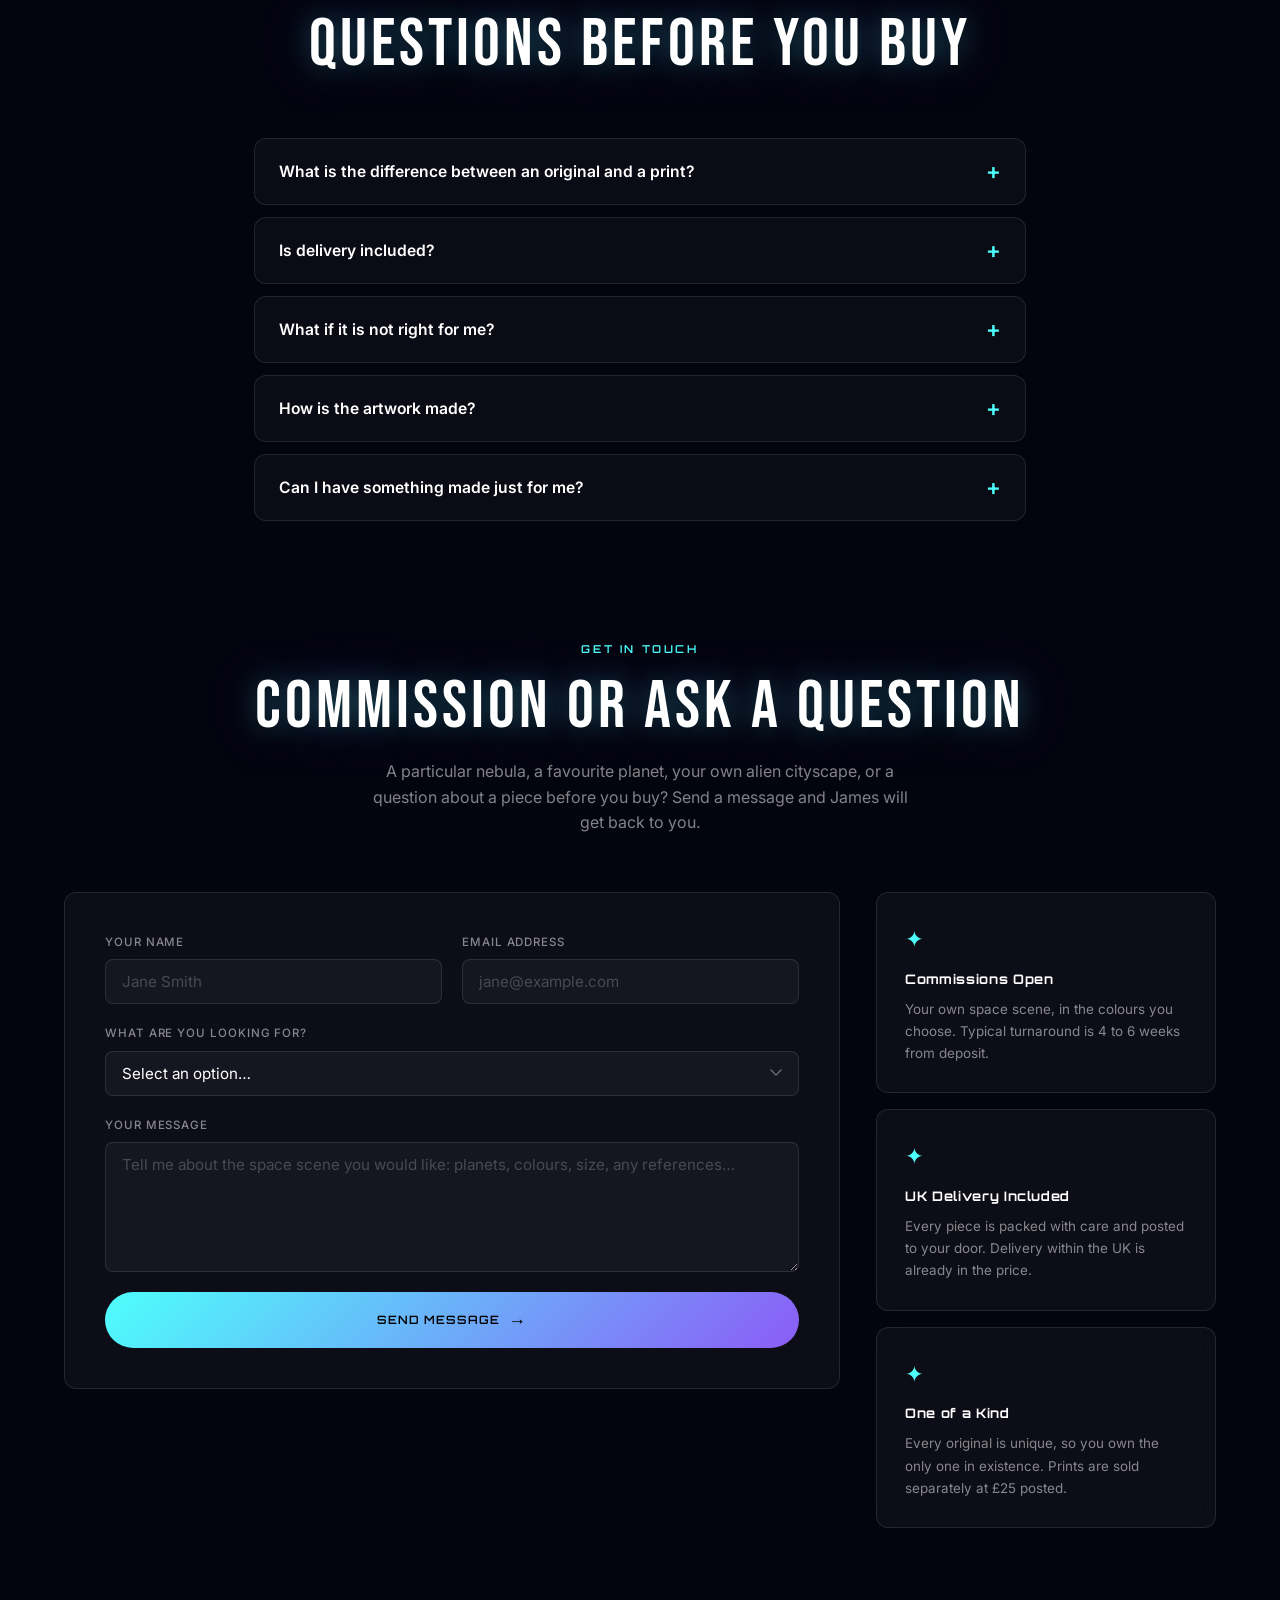
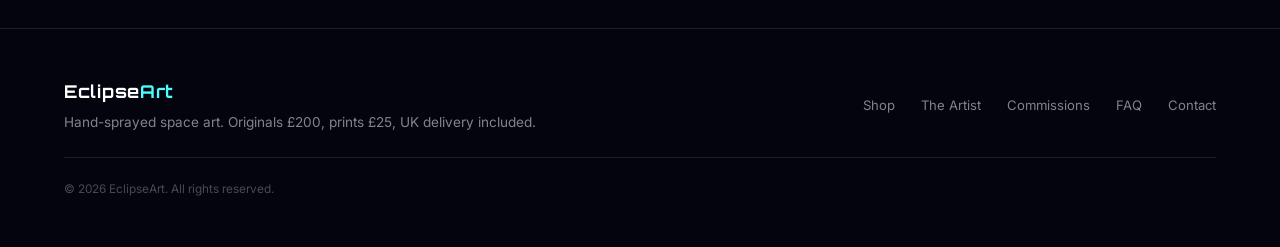
==== commit 1a9ad5e2: "Commissions are space scenes only Co-Authored-By: Claude Opus 5.5 <noreply@anthropic.com>" ====
--- a/index.html
+++ b/index.html
@@ -554,14 +554,14 @@
       <div class="section-head reveal">
         <p class="eyebrow">Commissions</p>
         <h2 class="section-title">How a Piece Gets Made</h2>
-        <p class="section-desc">Every commission runs the same four steps, so you always know where your piece is up to.</p>
+        <p class="section-desc">Commissions are space scenes only: planets, nebulae, eclipses and alien cities, sprayed in the colours you choose. Every one runs the same four steps, so you always know where your piece is up to.</p>
       </div>
 
       <ol class="process-grid">
         <li class="process-step reveal">
           <span class="step-num">01</span>
           <h3>Tell me the idea</h3>
-          <p>Subject, size, colours, where it is going to hang. Send references if you have them, a rough description is enough to start.</p>
+          <p>Which planets, what colours, how big, where it is going to hang. Send references if you have them, a rough description is enough to start.</p>
         </li>
         <li class="process-step reveal">
           <span class="step-num">02</span>
@@ -613,7 +613,7 @@
         </details>
         <details>
           <summary>Can I have something made just for me?</summary>
-          <p>Yes. Commissions are open for any subject, size and colour scheme. Tell James the idea and he will come back with a sketch and a fixed price before anything is sprayed. <a href="#process">See how commissions work</a>.</p>
+          <p>Yes, as long as it is a space scene. Planets, nebulae, eclipses and alien cities, in the colours you want. Tell James the idea and he will come back with a sketch and a fixed price before anything is sprayed. <a href="#process">See how commissions work</a>.</p>
         </details>
       </div>
     </div>
@@ -658,7 +658,7 @@
           </div>
           <div class="form-field">
             <label for="fmsg">Your Message</label>
-            <textarea id="fmsg" name="message" rows="5" placeholder="Tell me about the piece you'd like, subject, size, colour palette, any references…"></textarea>
+            <textarea id="fmsg" name="message" rows="5" placeholder="Tell me about the space scene you would like: planets, colours, size, any references…"></textarea>
             <span class="field-error">A line or two about what you are after, please.</span>
           </div>
           <button type="submit" class="btn btn-primary btn-wide">
@@ -676,7 +676,7 @@
           <div class="contact-card glass reveal">
             <div class="card-icon" aria-hidden="true">✦</div>
             <h4>Commissions Open</h4>
-            <p>Custom pieces in any size. Typical turnaround is 4 to 6 weeks from deposit.</p>
+            <p>Your own space scene, in the colours you choose. Typical turnaround is 4 to 6 weeks from deposit.</p>
           </div>
           <div class="contact-card glass reveal">
             <div class="card-icon" aria-hidden="true">✦</div>
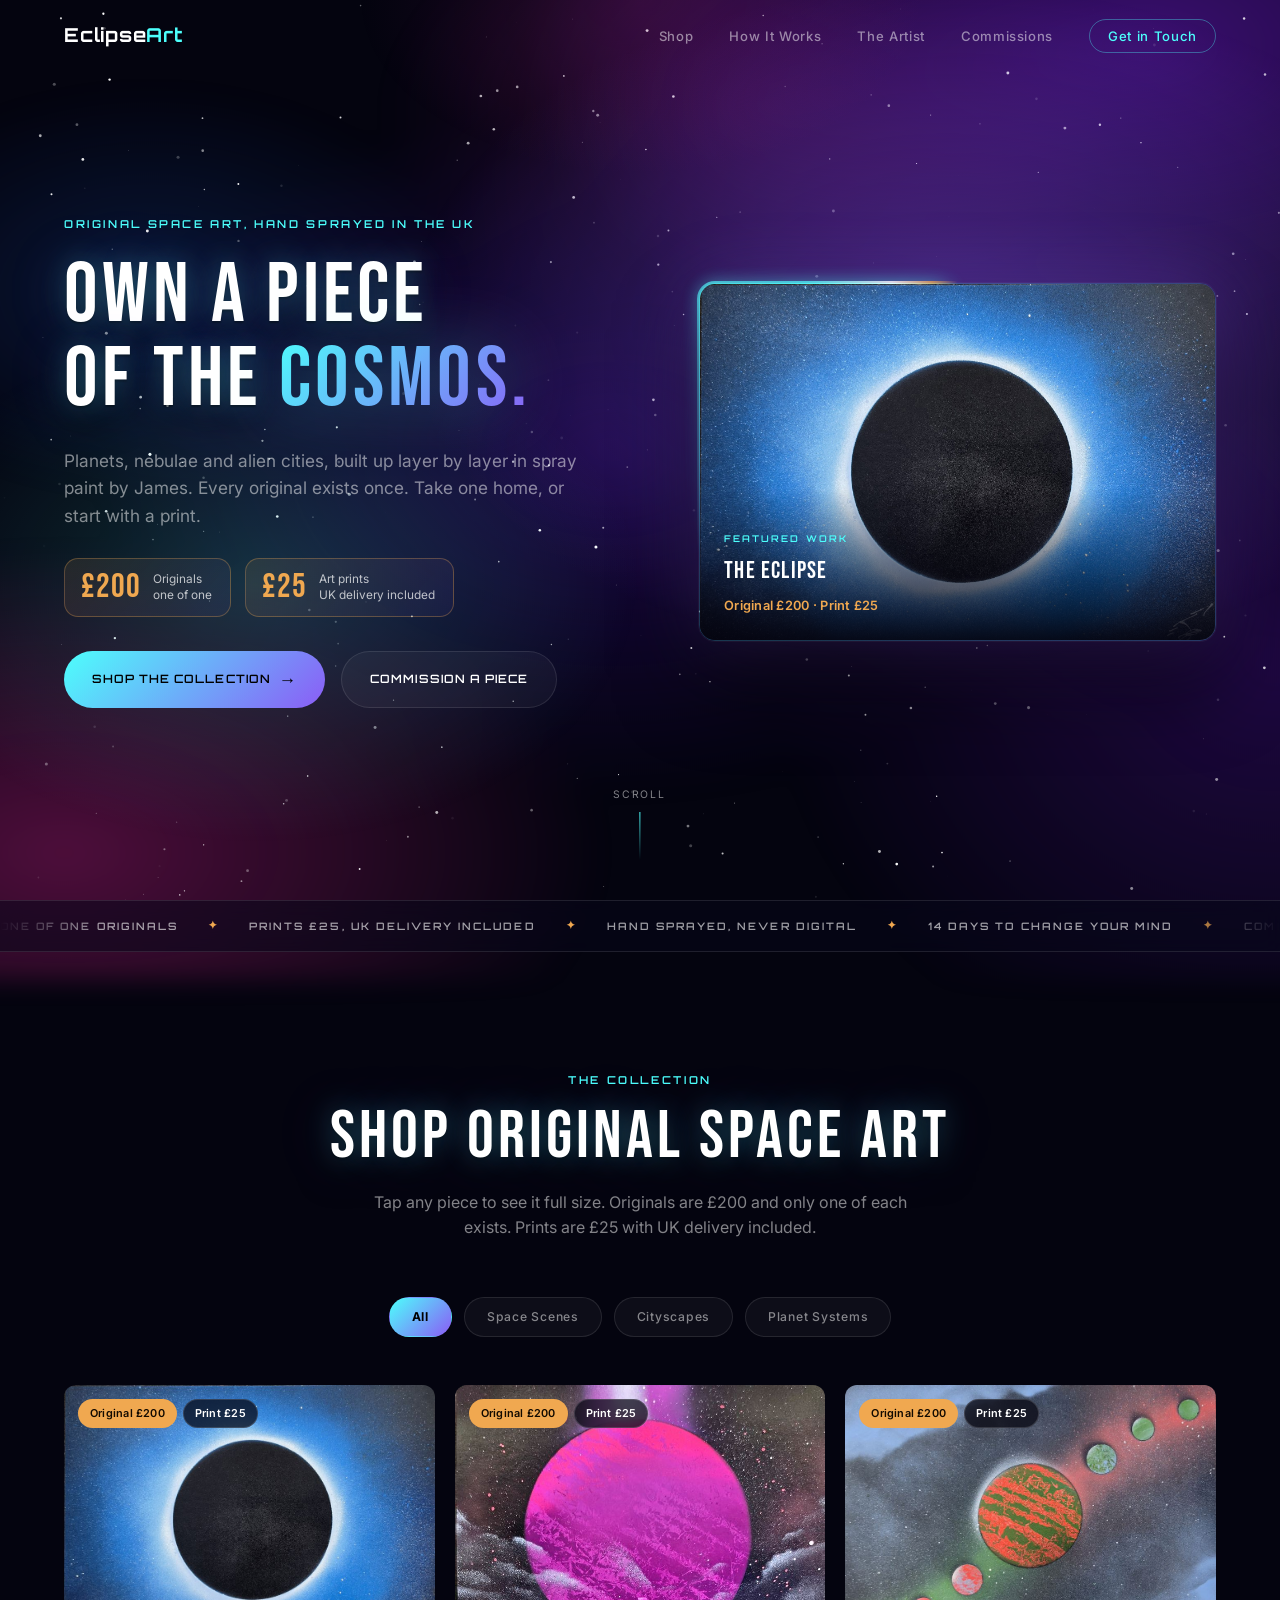
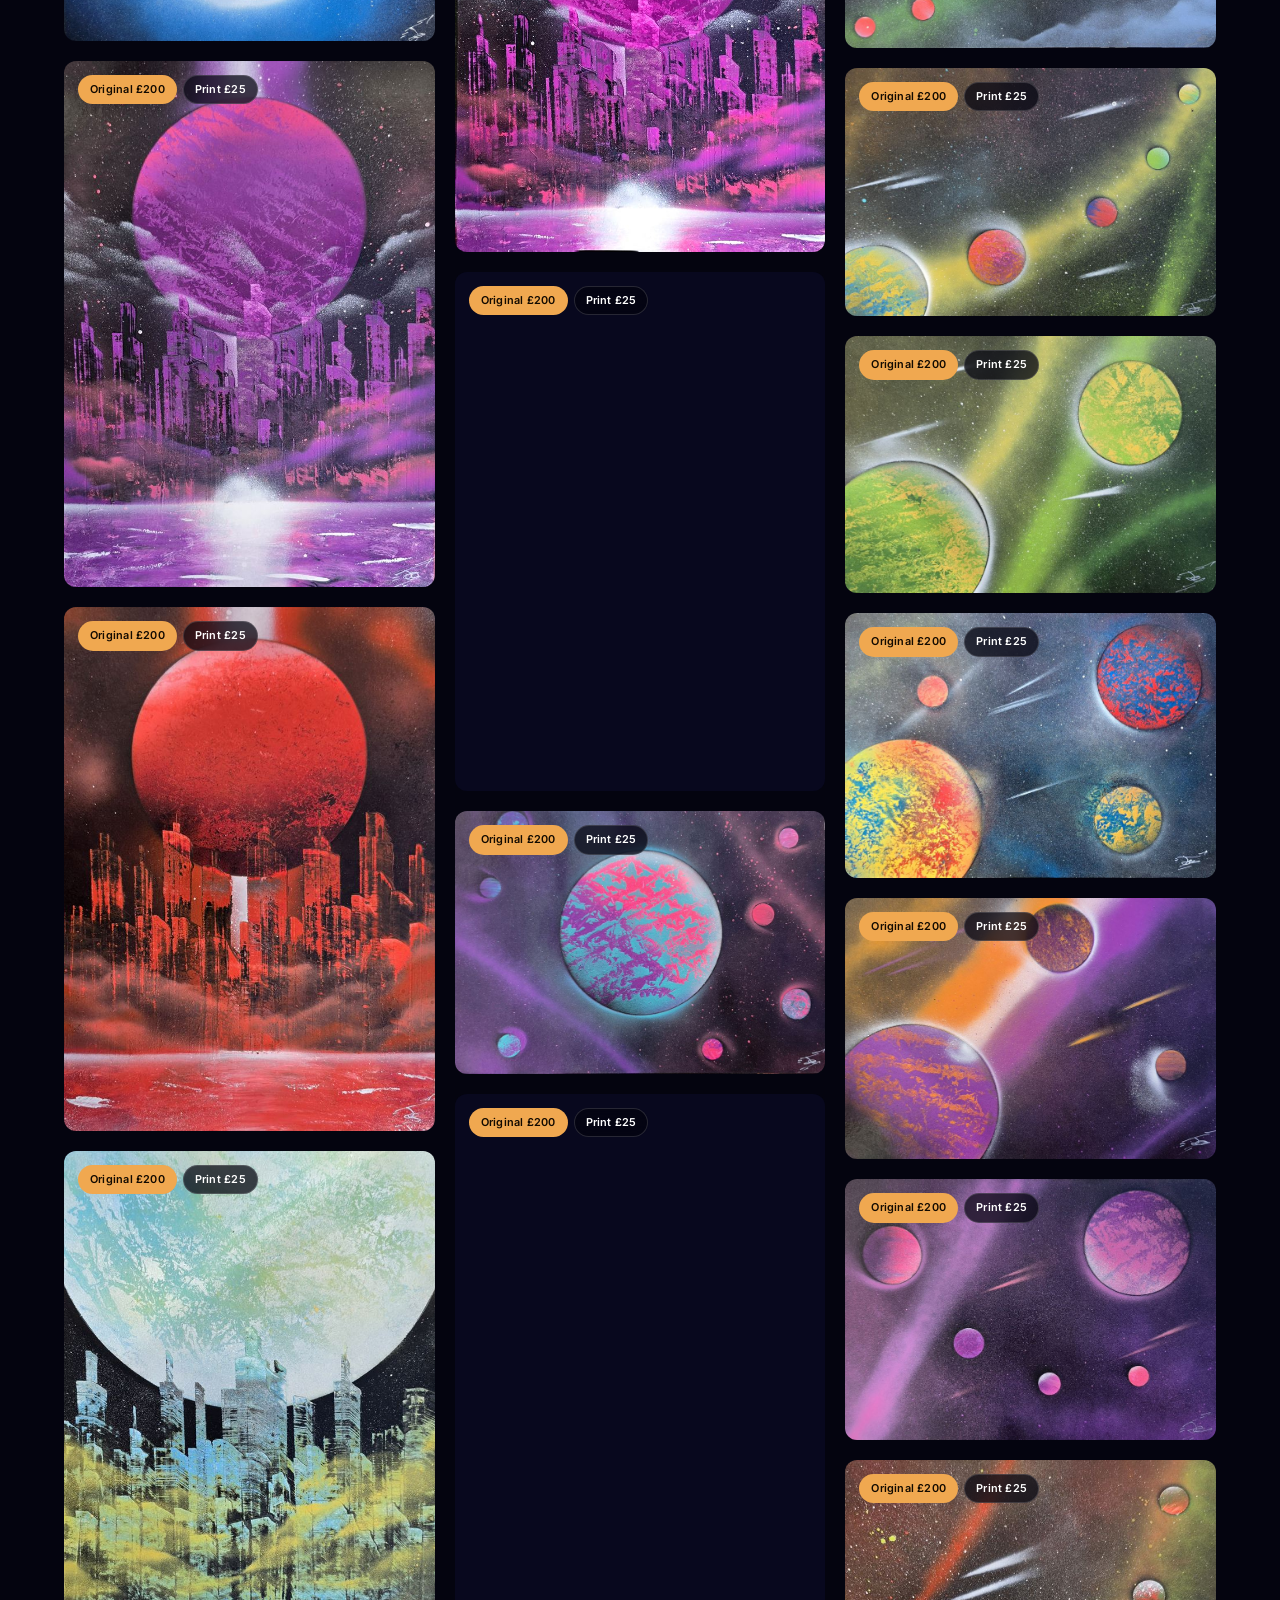
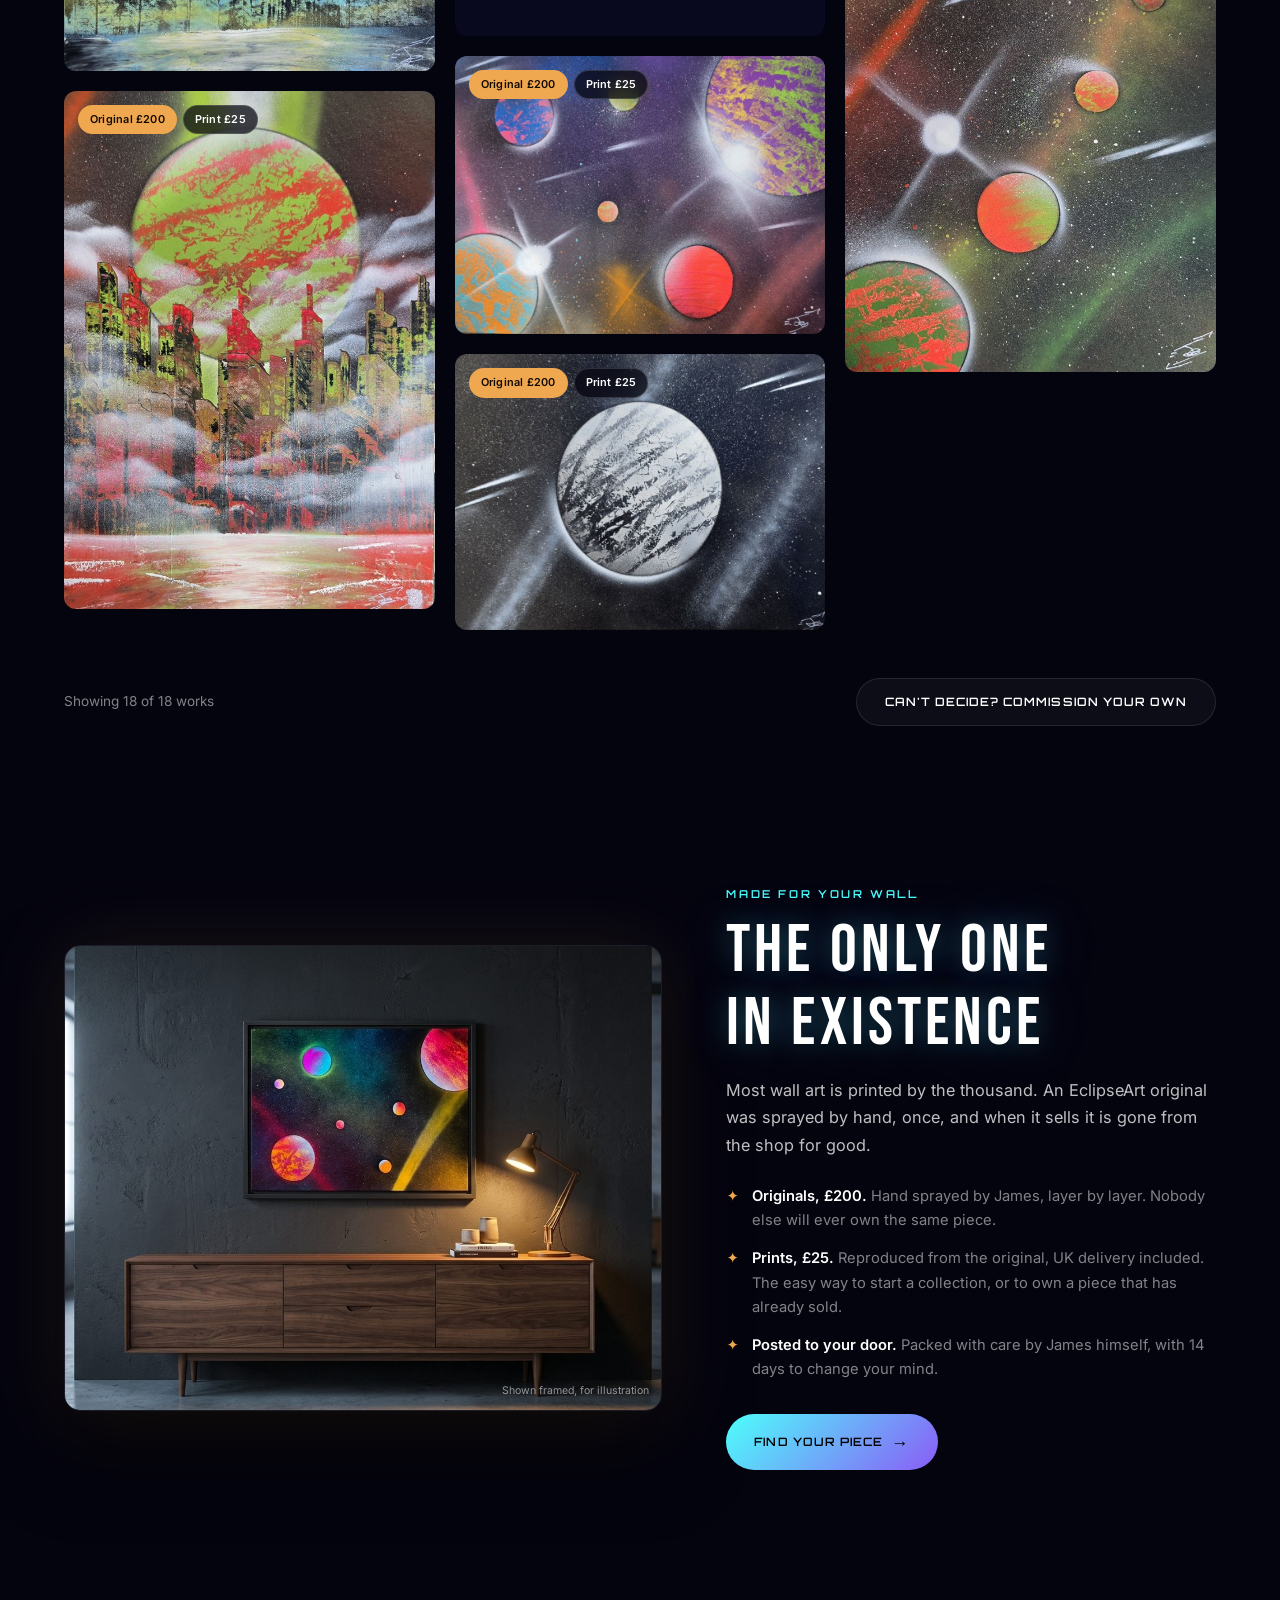
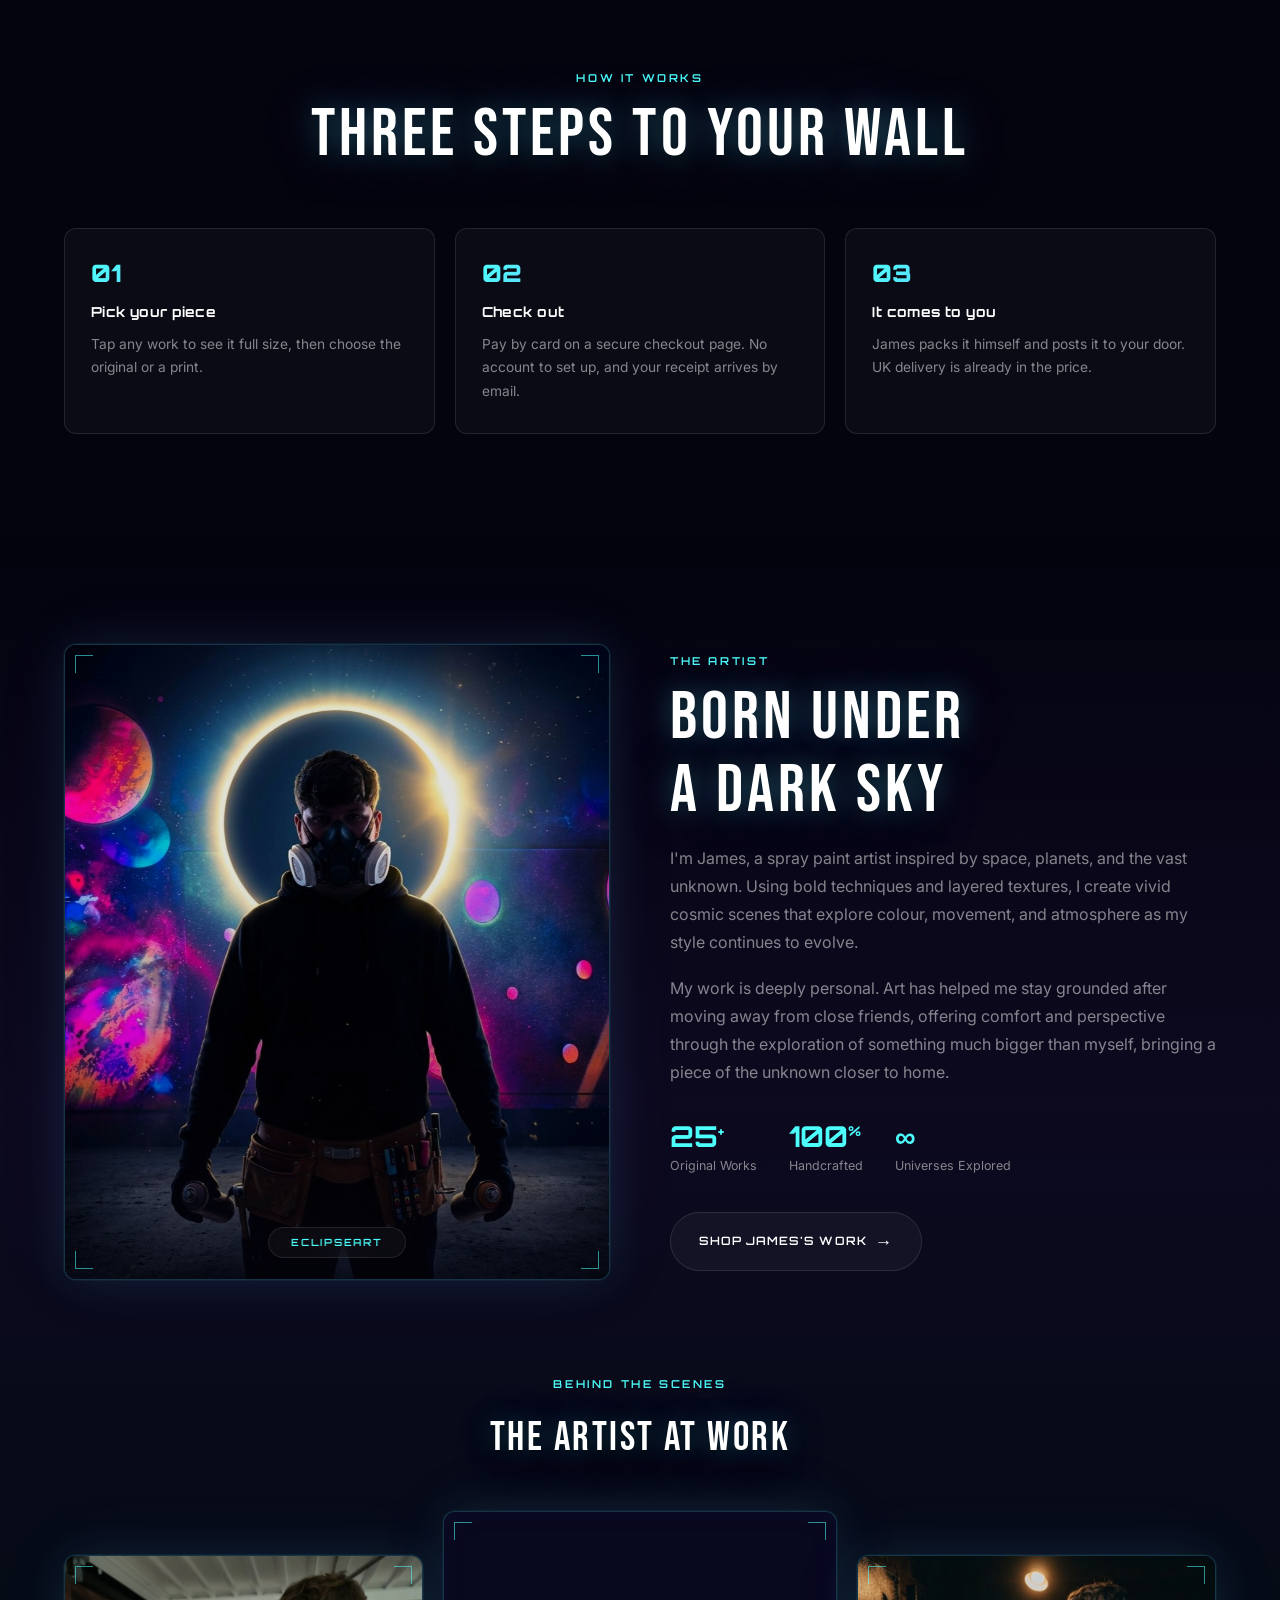
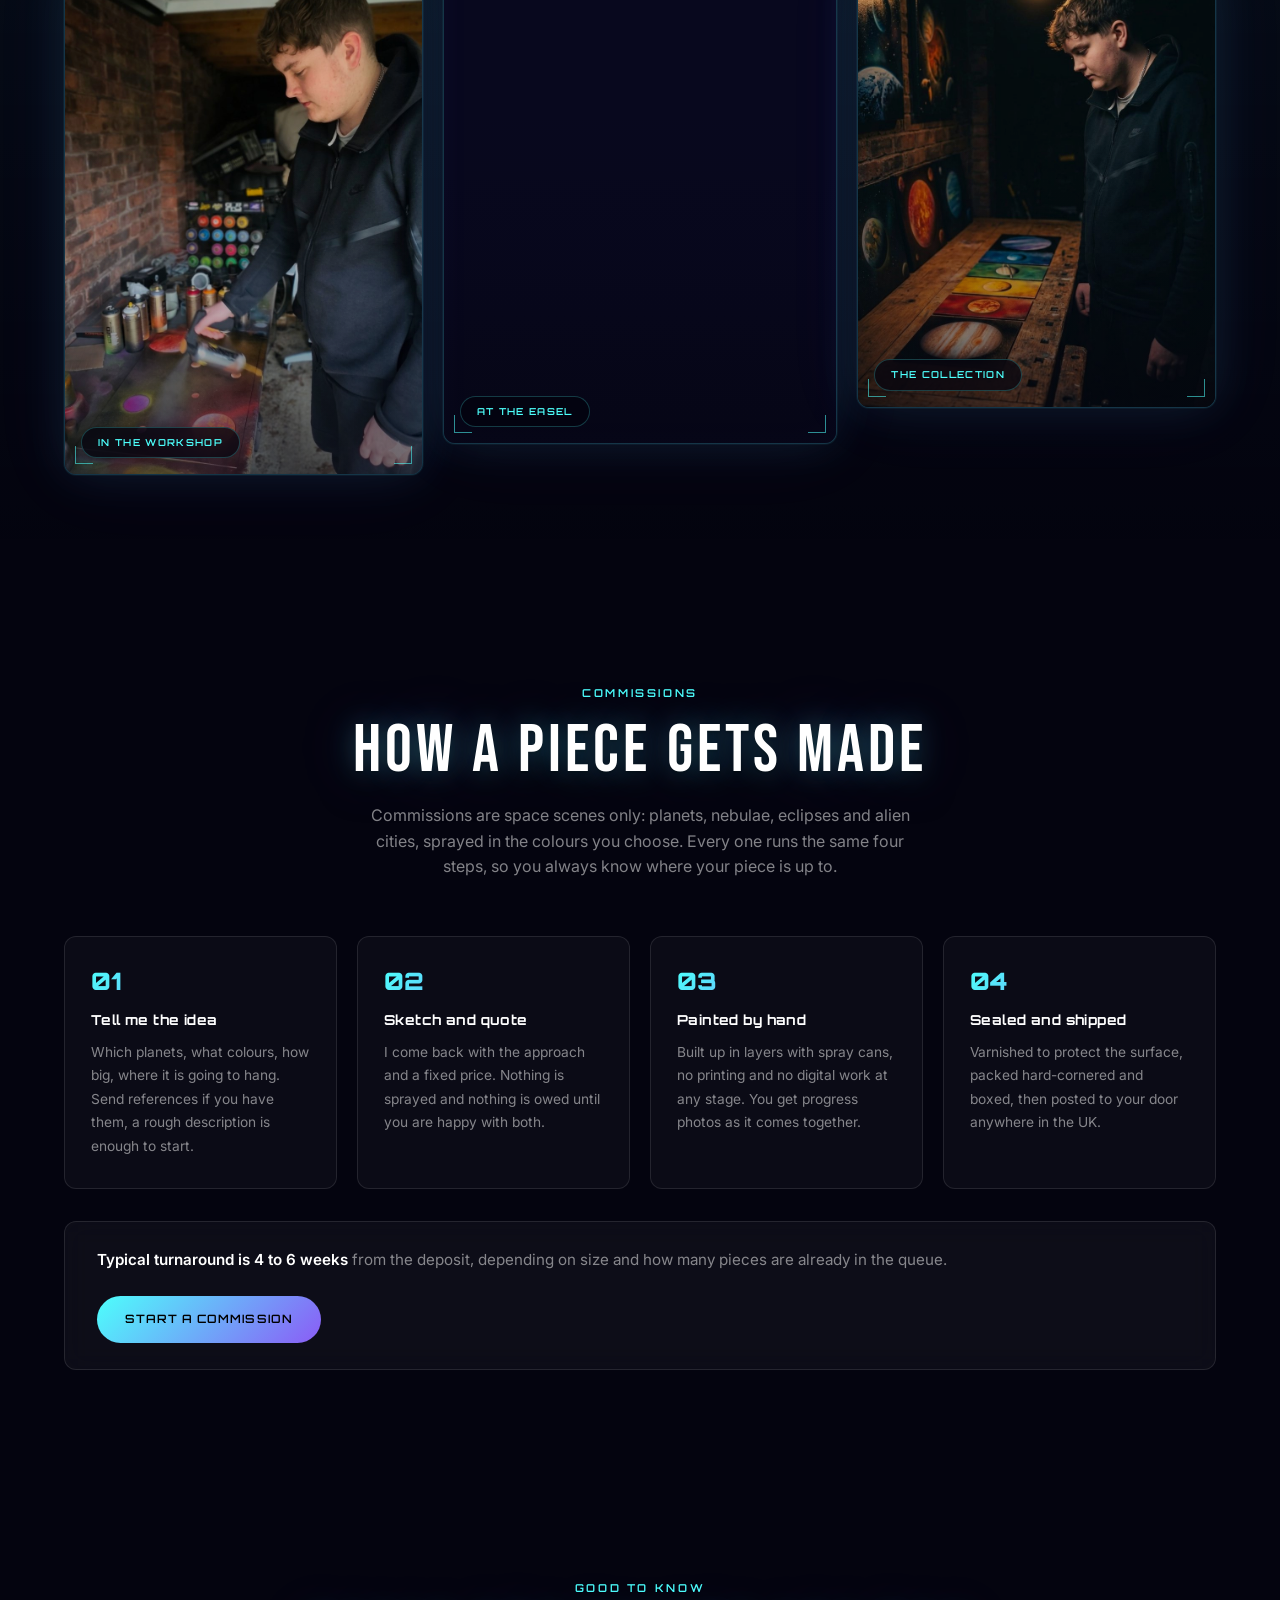
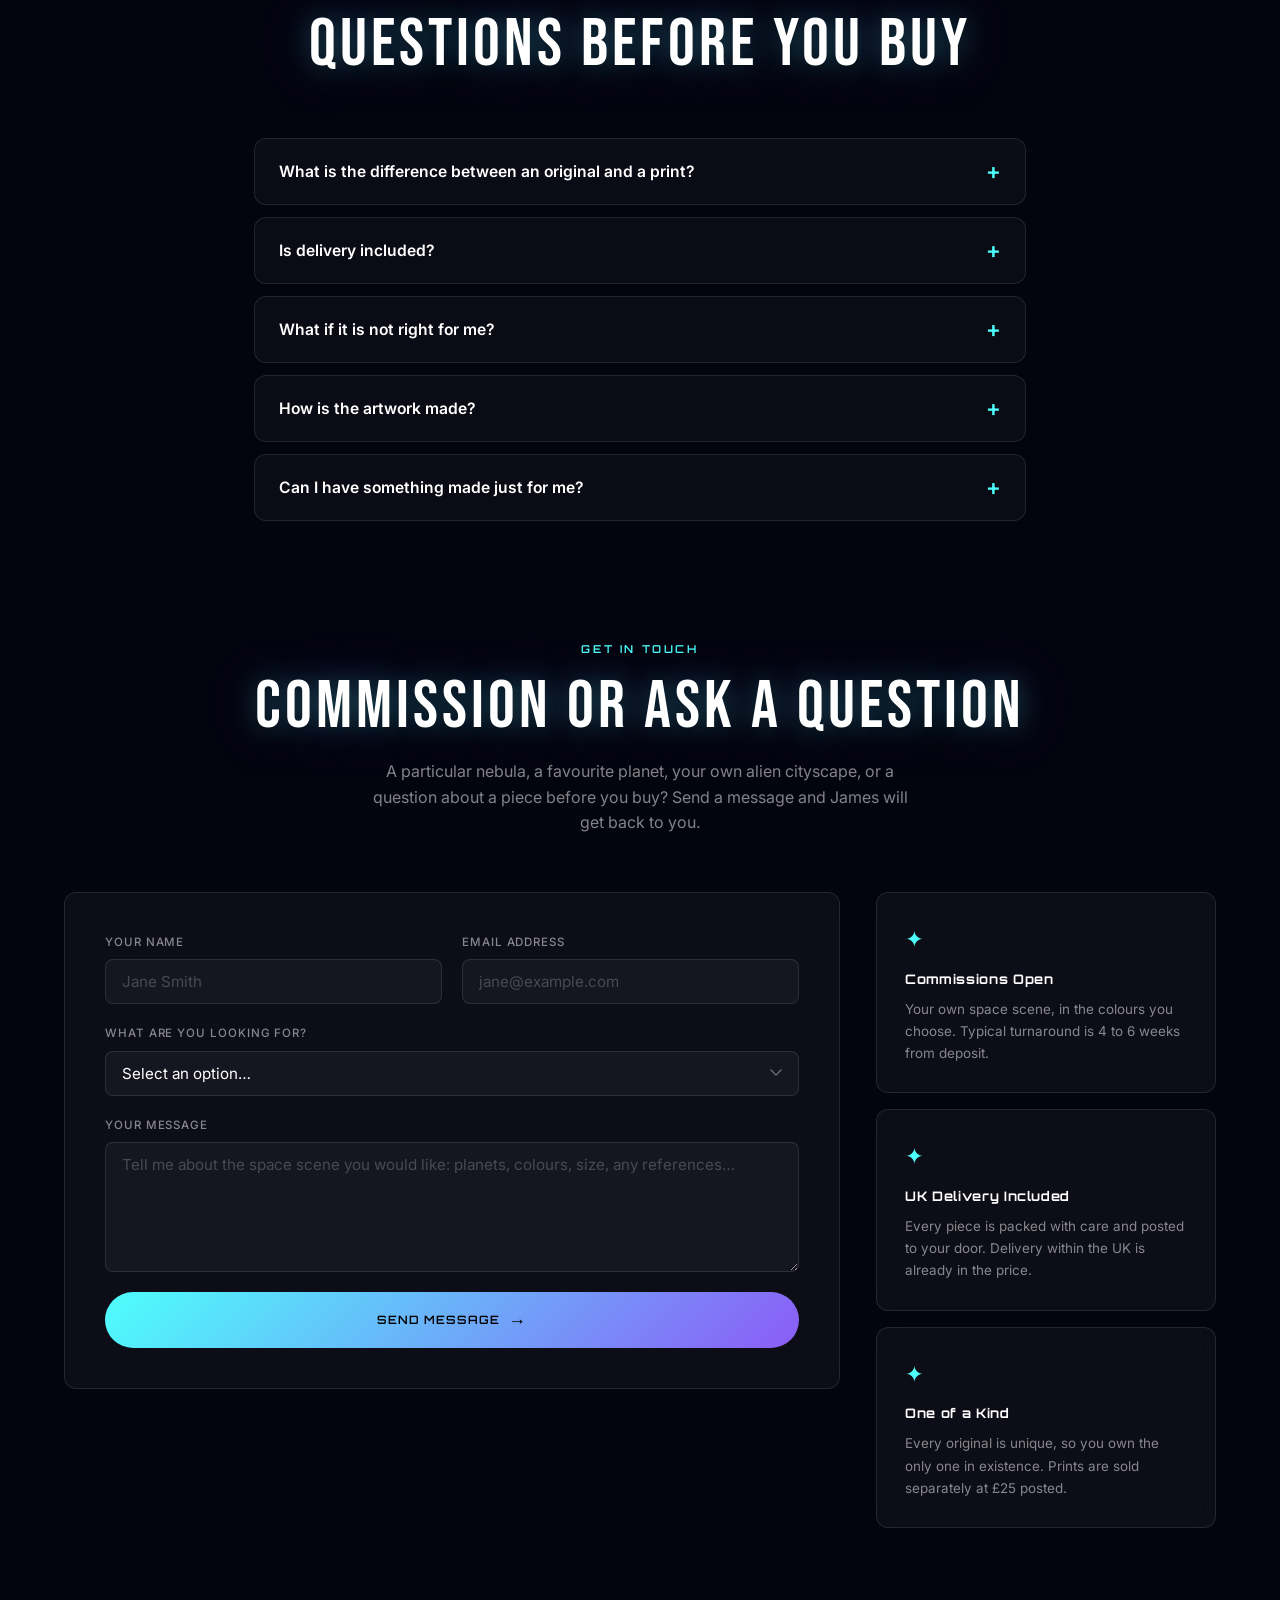
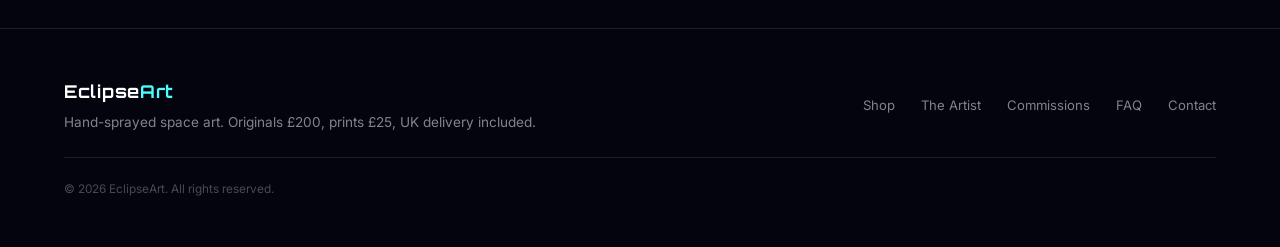
==== commit 68b3bd86: "Move to eclipseart.co.uk Co-Authored-By: Claude Opus 5.5 <noreply@anthropic.com>" ====
--- a/index.html
+++ b/index.html
@@ -8,23 +8,23 @@
   <meta name="description" content="Hand-sprayed space art by UK artist James. One-of-one original paintings £200, art prints £25 with UK delivery included. Planets, nebulae and alien cities.">
   <meta name="author" content="James, EclipseArt">
   <meta name="theme-color" content="#04040f">
-  <link rel="canonical" href="https://bazfirth-hue.github.io/eclipse-art-portfolio/">
+  <link rel="canonical" href="https://eclipseart.co.uk/">
 
   <!-- Social sharing. Absolute URLs, social sites ignore relative ones. -->
   <meta property="og:type"        content="website">
   <meta property="og:site_name"   content="EclipseArt">
   <meta property="og:locale"      content="en_GB">
-  <meta property="og:url"         content="https://bazfirth-hue.github.io/eclipse-art-portfolio/">
+  <meta property="og:url"         content="https://eclipseart.co.uk/">
   <meta property="og:title"       content="EclipseArt | Own a piece of the cosmos">
   <meta property="og:description" content="Hand-sprayed space art. Originals £200, only one of each exists. Prints £25, UK delivery included.">
-  <meta property="og:image"       content="https://bazfirth-hue.github.io/eclipse-art-portfolio/img/og-card.jpg">
+  <meta property="og:image"       content="https://eclipseart.co.uk/img/og-card.jpg">
   <meta property="og:image:width"  content="1200">
   <meta property="og:image:height" content="630">
   <meta property="og:image:alt"    content="The Eclipse, a hand-sprayed solar eclipse painting by EclipseArt">
   <meta name="twitter:card"        content="summary_large_image">
   <meta name="twitter:title"       content="EclipseArt | Own a piece of the cosmos">
   <meta name="twitter:description" content="Hand-sprayed space art. Originals £200, only one of each exists. Prints £25, UK delivery included.">
-  <meta name="twitter:image"       content="https://bazfirth-hue.github.io/eclipse-art-portfolio/img/og-card.jpg">
+  <meta name="twitter:image"       content="https://eclipseart.co.uk/img/og-card.jpg">
 
   <link rel="icon" href="favicon.svg" type="image/svg+xml">
   <link rel="apple-touch-icon" href="apple-touch-icon.png">
@@ -42,23 +42,23 @@
     "@graph": [
       {
         "@type": "WebSite",
-        "@id": "https://bazfirth-hue.github.io/eclipse-art-portfolio/#website",
-        "url": "https://bazfirth-hue.github.io/eclipse-art-portfolio/",
+        "@id": "https://eclipseart.co.uk/#website",
+        "url": "https://eclipseart.co.uk/",
         "name": "EclipseArt",
         "inLanguage": "en-GB"
       },
       {
         "@type": "Organization",
-        "@id": "https://bazfirth-hue.github.io/eclipse-art-portfolio/#brand",
+        "@id": "https://eclipseart.co.uk/#brand",
         "name": "EclipseArt",
-        "url": "https://bazfirth-hue.github.io/eclipse-art-portfolio/",
-        "logo": "https://bazfirth-hue.github.io/eclipse-art-portfolio/apple-touch-icon.png",
+        "url": "https://eclipseart.co.uk/",
+        "logo": "https://eclipseart.co.uk/apple-touch-icon.png",
         "description": "Original hand-sprayed space art paintings and prints by UK artist James.",
-        "founder": { "@id": "https://bazfirth-hue.github.io/eclipse-art-portfolio/#artist" }
+        "founder": { "@id": "https://eclipseart.co.uk/#artist" }
       },
       {
         "@type": "Person",
-        "@id": "https://bazfirth-hue.github.io/eclipse-art-portfolio/#artist",
+        "@id": "https://eclipseart.co.uk/#artist",
         "name": "James",
         "jobTitle": "Spray paint artist",
         "nationality": { "@type": "Country", "name": "United Kingdom" }
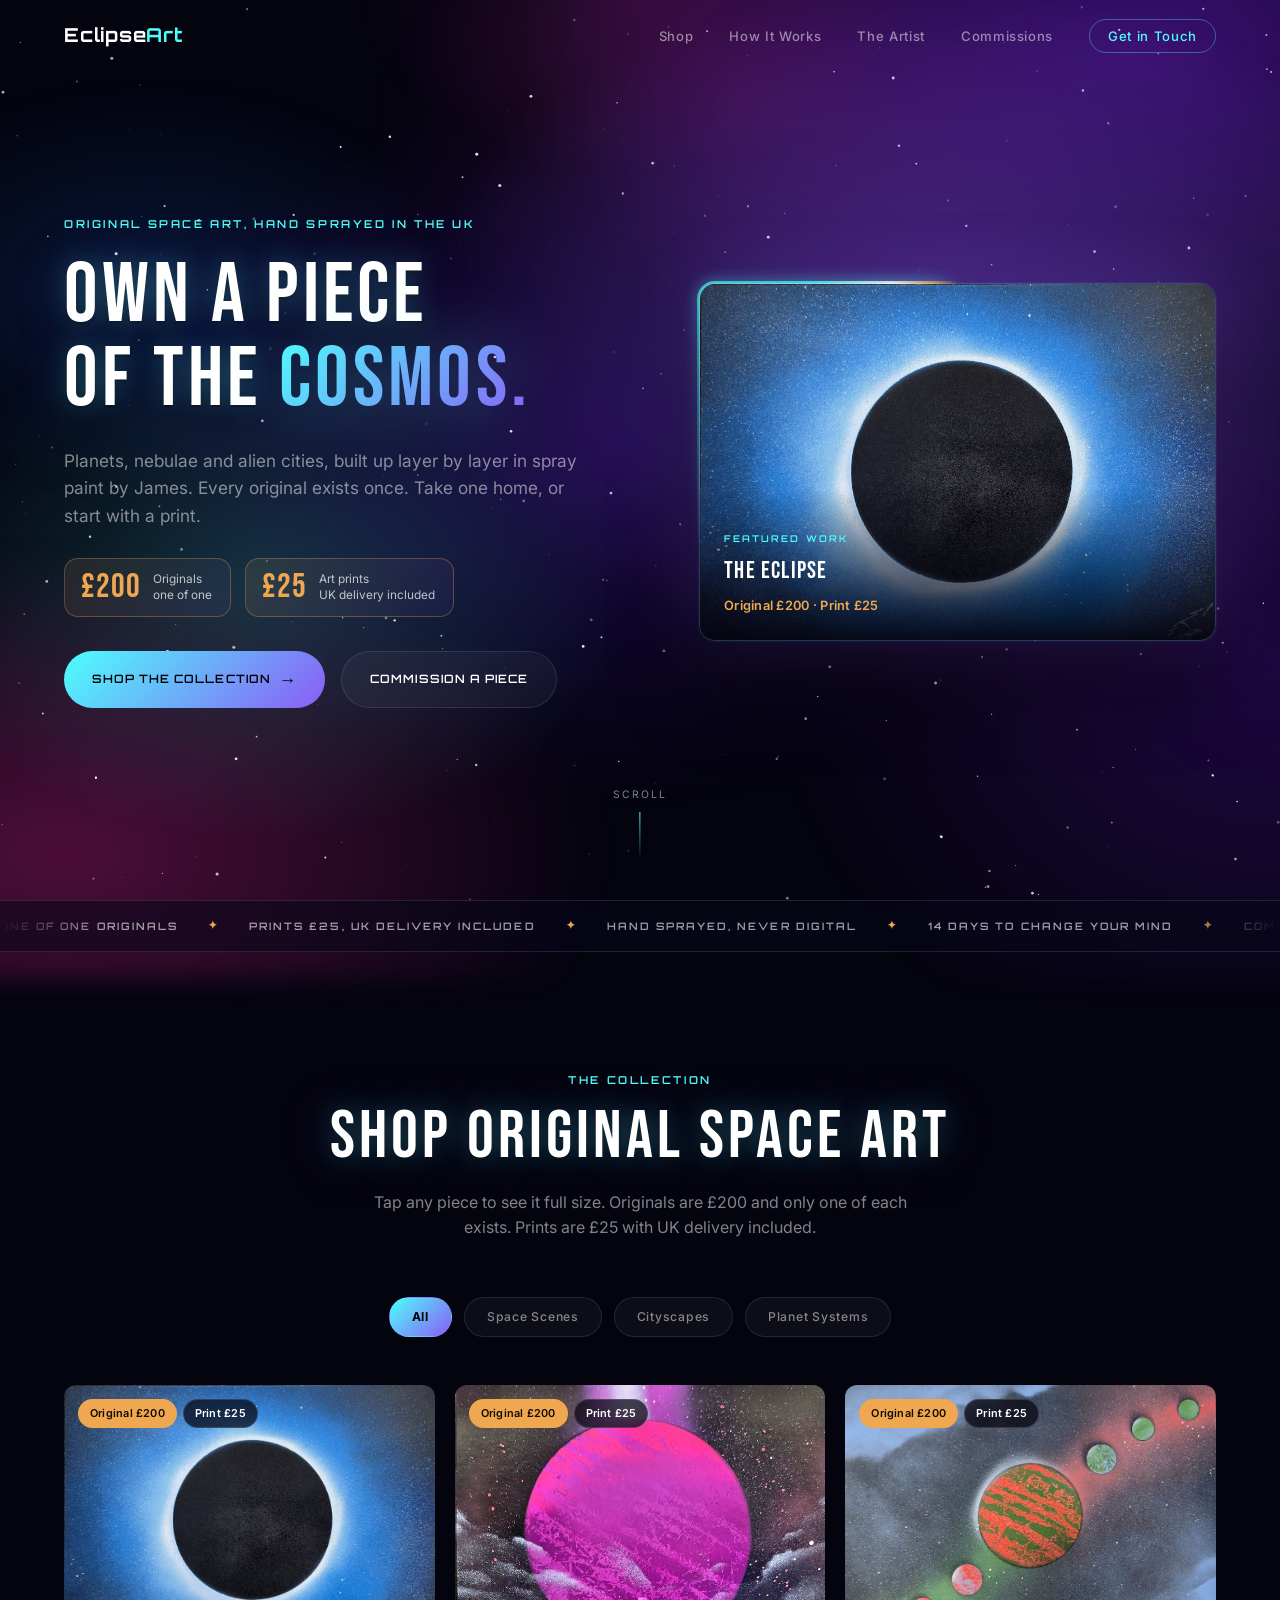
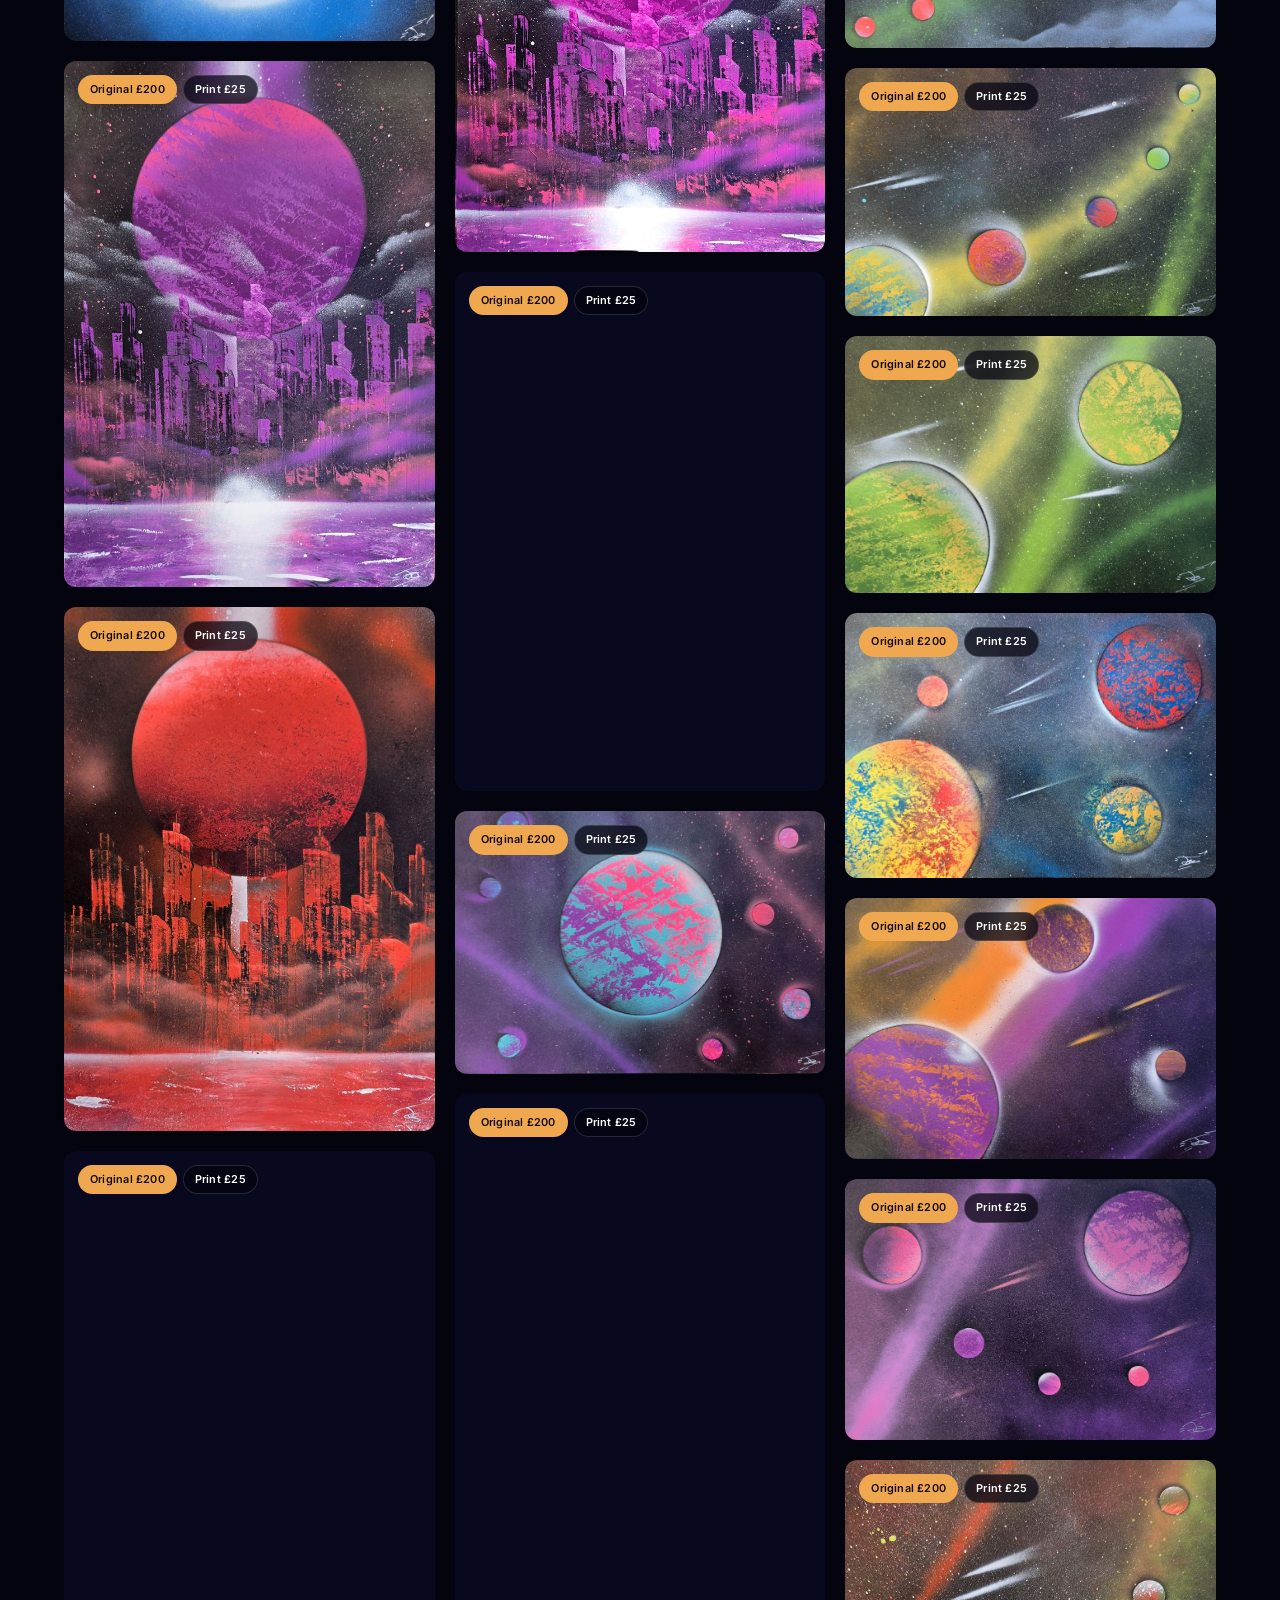
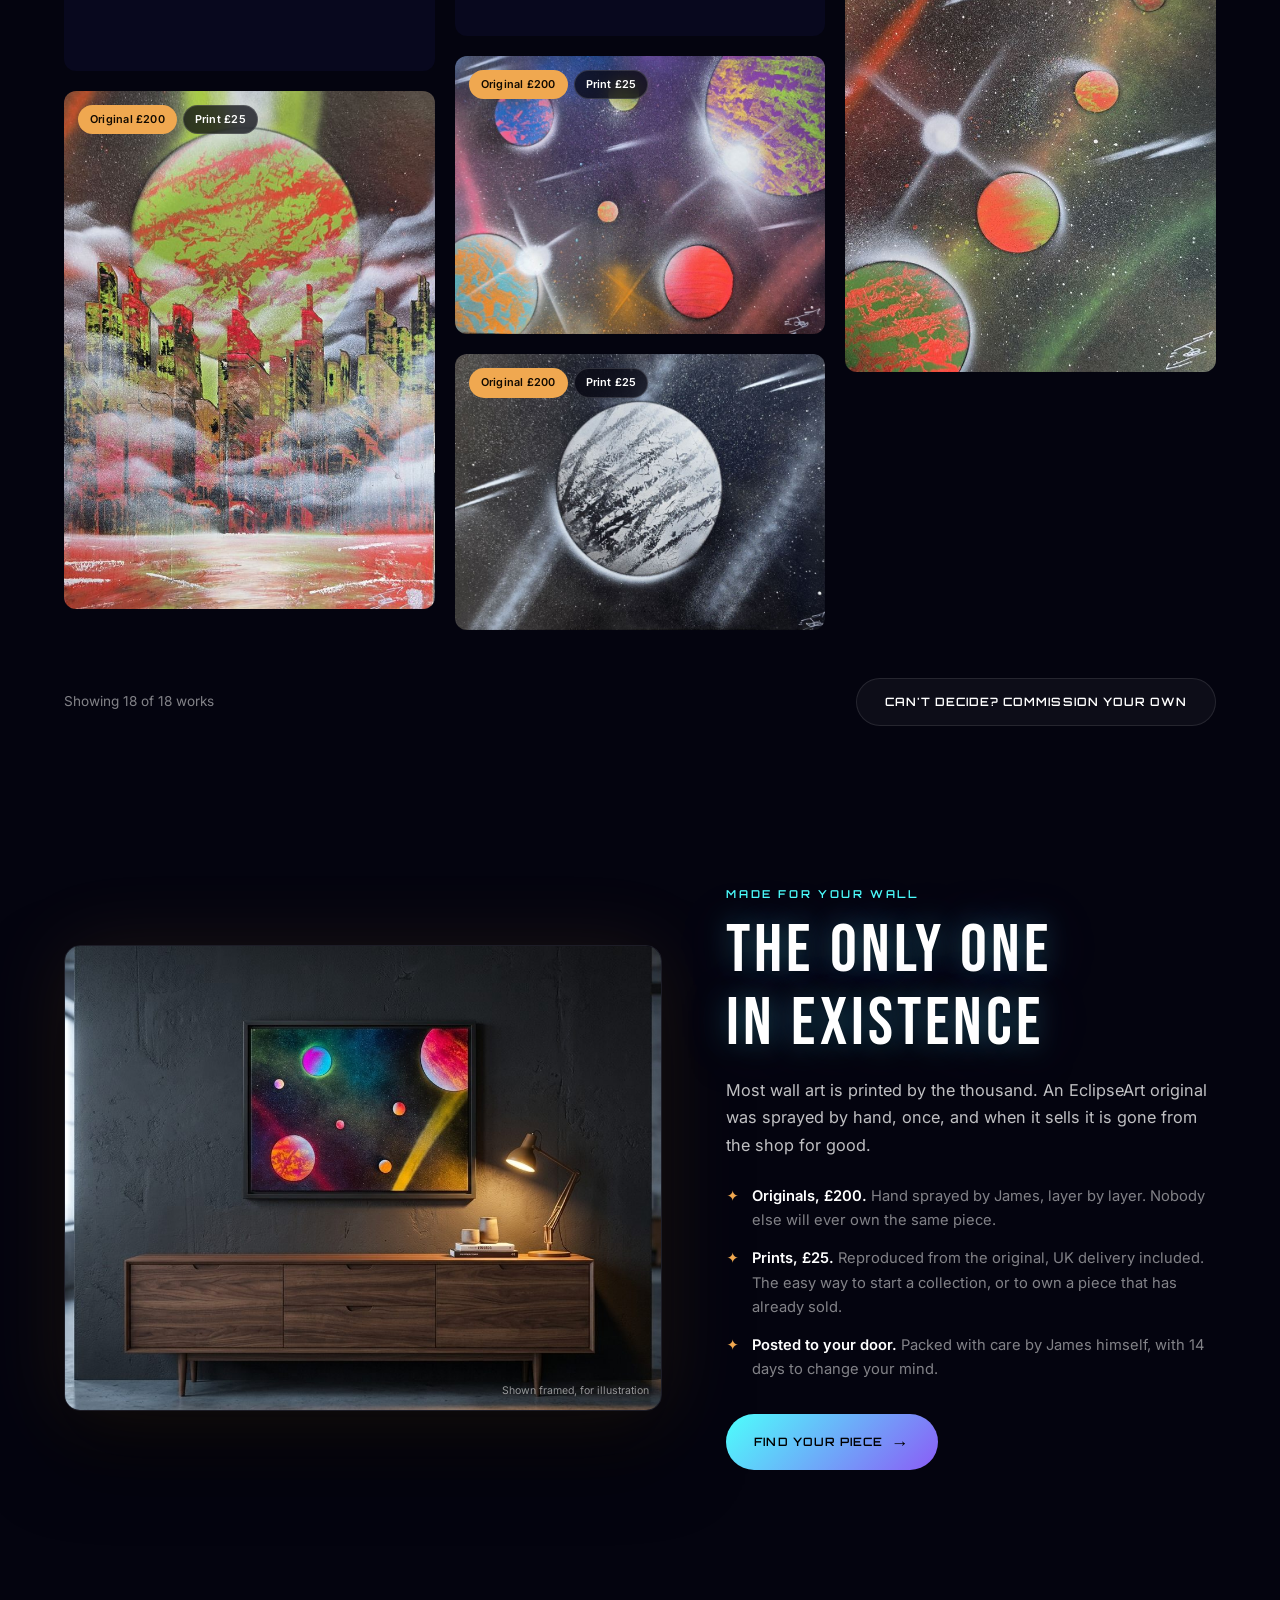
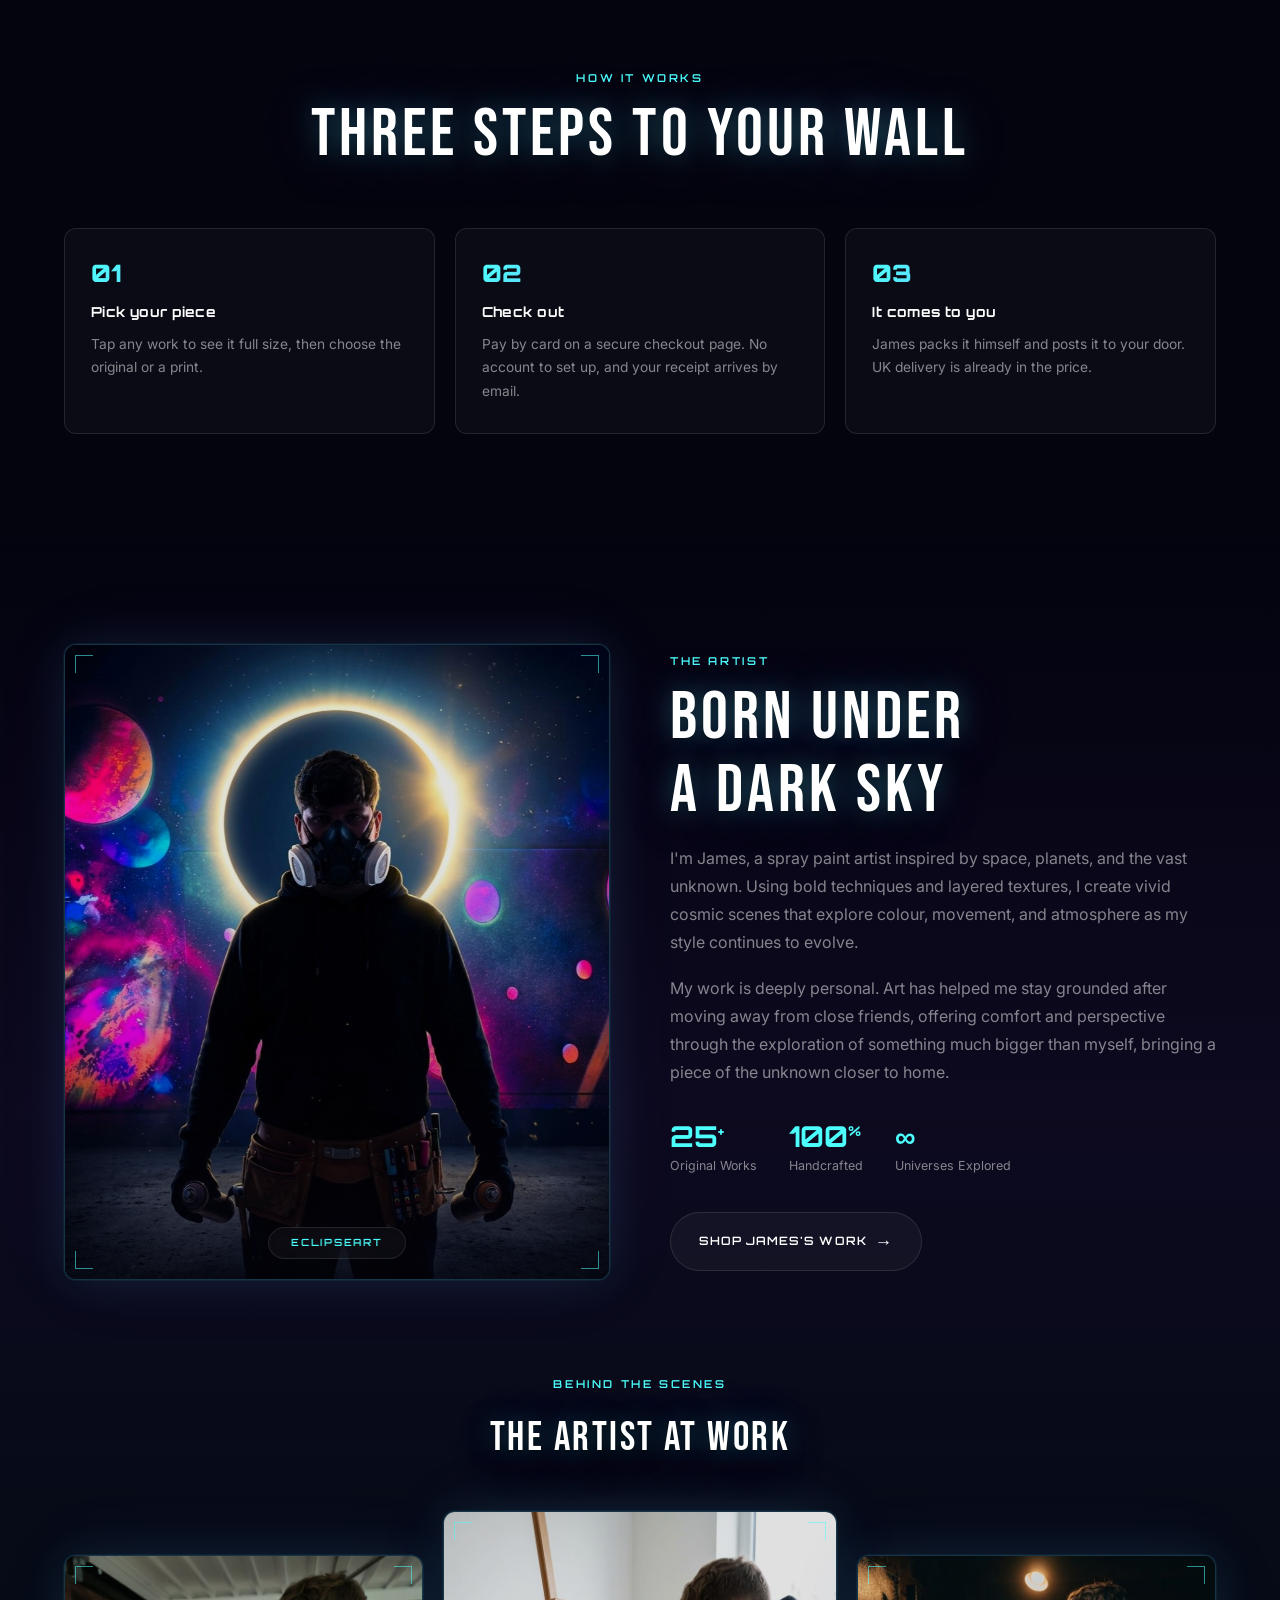
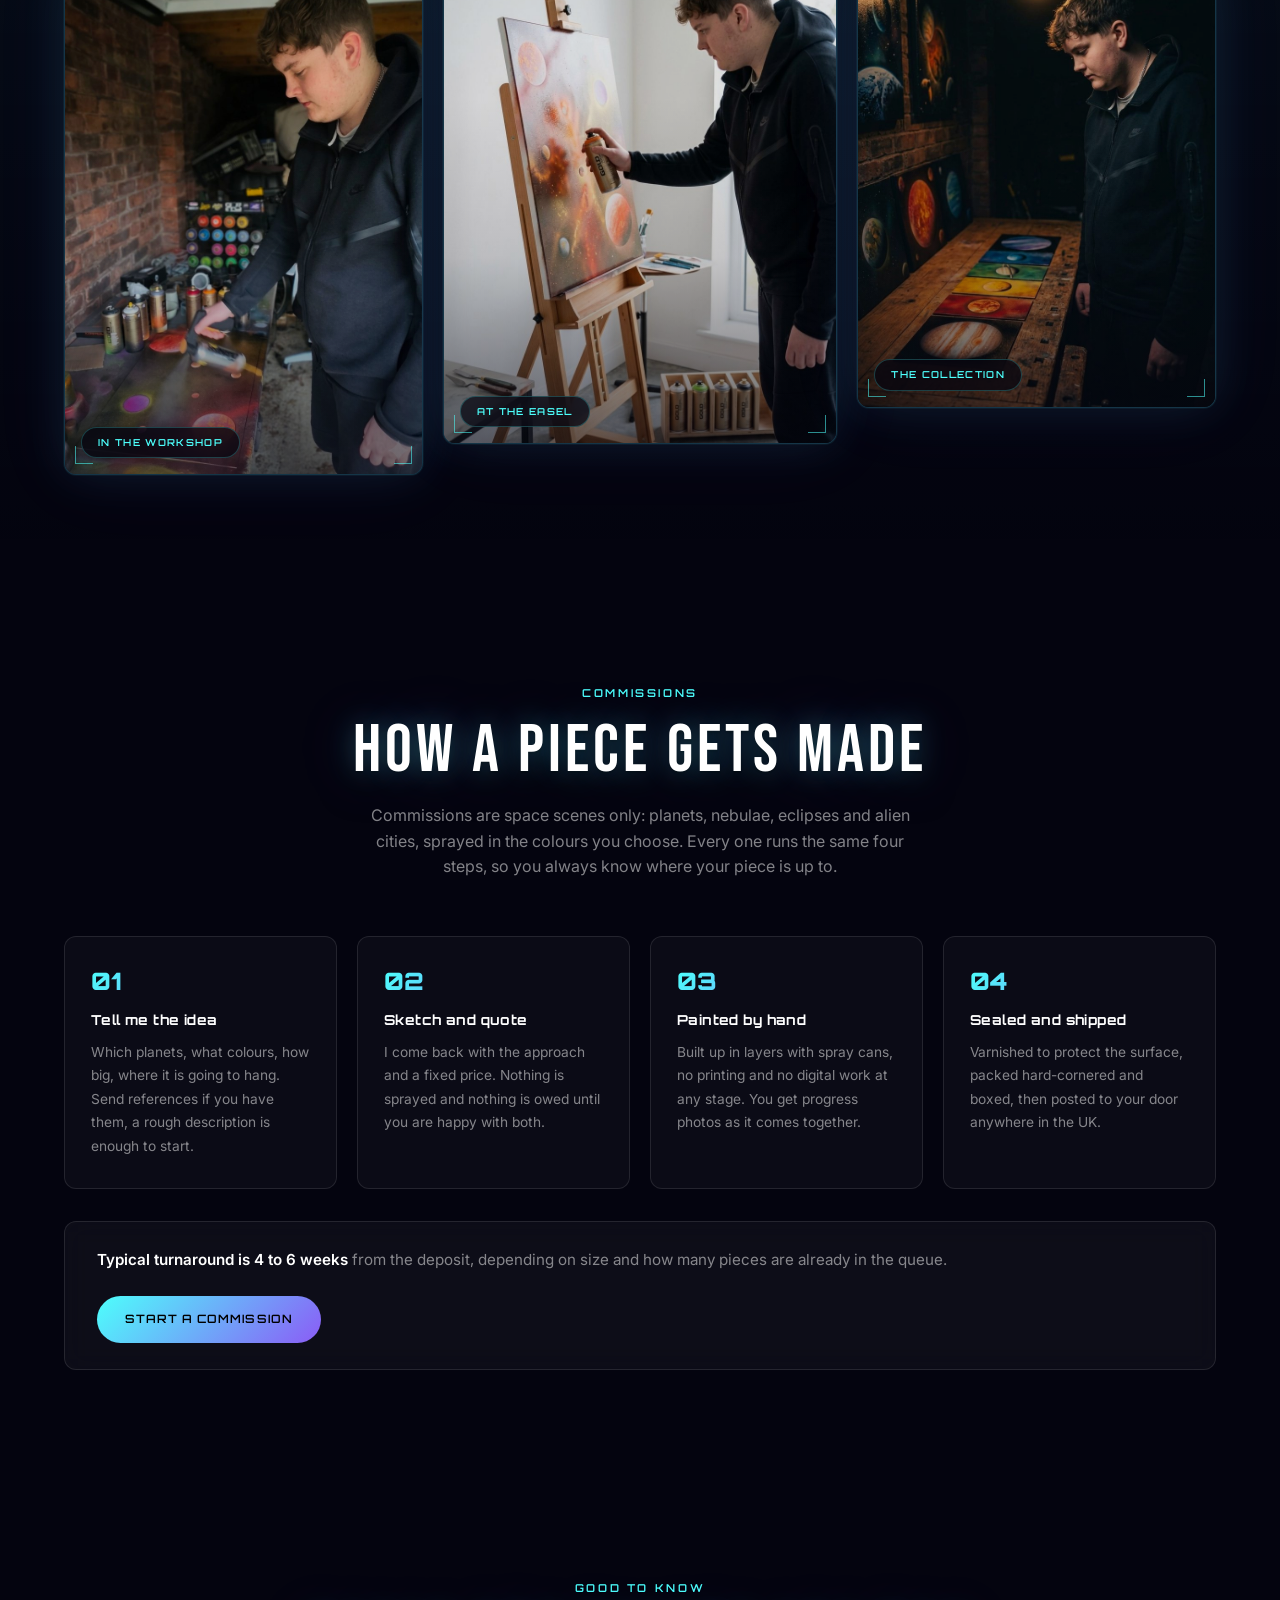
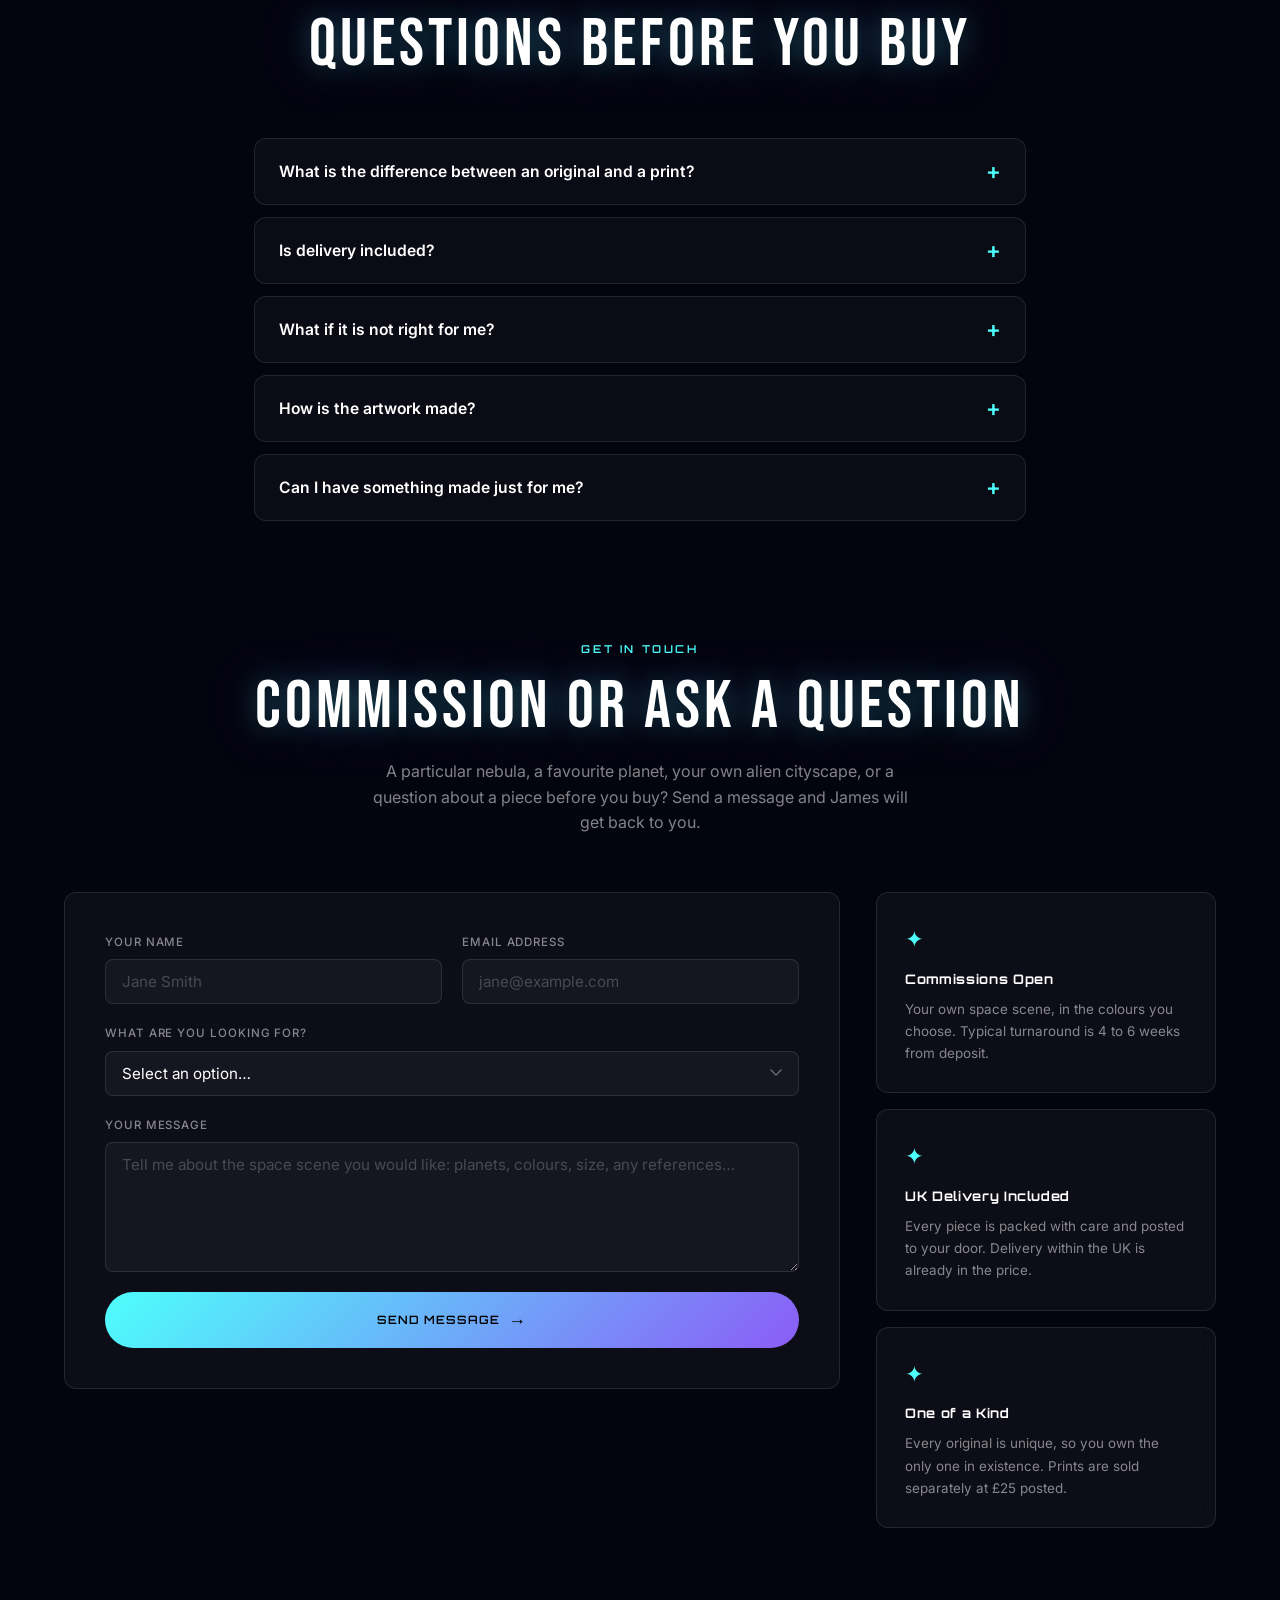
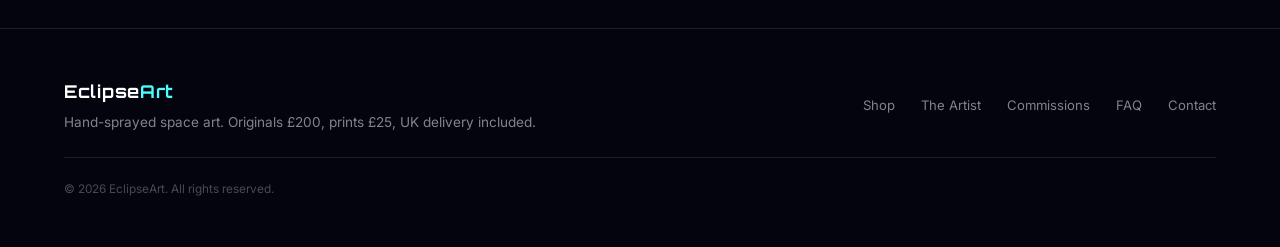
==== commit 1344ee3e: "Connect contact form to Web3Forms Co-Authored-By: Claude Opus 5.5 <noreply@anthropic.com>" ====
--- a/index.html
+++ b/index.html
@@ -628,10 +628,10 @@
         <p class="section-desc">A particular nebula, a favourite planet, your own alien cityscape, or a question about a piece before you buy? Send a message and James will get back to you.</p>
       </div>
       <div class="contact-layout">
-        <!-- Web3Forms: sign up free at web3forms.com, enter your email, paste the access key below. -->
+        <!-- Web3Forms, form "EclipseArt website". Submissions currently go to the inbox on the Web3Forms account; change the recipient there, not here. -->
         <form class="contact-form glass reveal" id="contactForm" novalidate>
-          <input type="hidden" name="access_key" value="YOUR_WEB3FORMS_ACCESS_KEY">
-          <input type="hidden" name="subject"    value="New Commission Request — EclipseArt">
+          <input type="hidden" name="access_key" value="e9450675-ee07-4f1d-8066-5403719045af">
+          <input type="hidden" name="subject"    value="New enquiry from eclipseart.co.uk">
           <input type="hidden" name="from_name"  value="EclipseArt Website">
           <input type="checkbox" name="botcheck" class="hp-field" tabindex="-1" autocomplete="off" aria-hidden="true">
           <div class="form-row">
@@ -668,7 +668,7 @@
           <div class="form-note" id="formNote" role="status" aria-live="polite"></div>
           <div class="form-success" id="formSuccess" role="status" aria-live="polite">
             <span class="success-icon" aria-hidden="true">✦</span>
-            <p><strong>Commission Request Received!</strong> I'll be in touch soon.</p>
+            <p><strong>Message sent!</strong> Thank you, James will be in touch soon.</p>
           </div>
         </form>
 
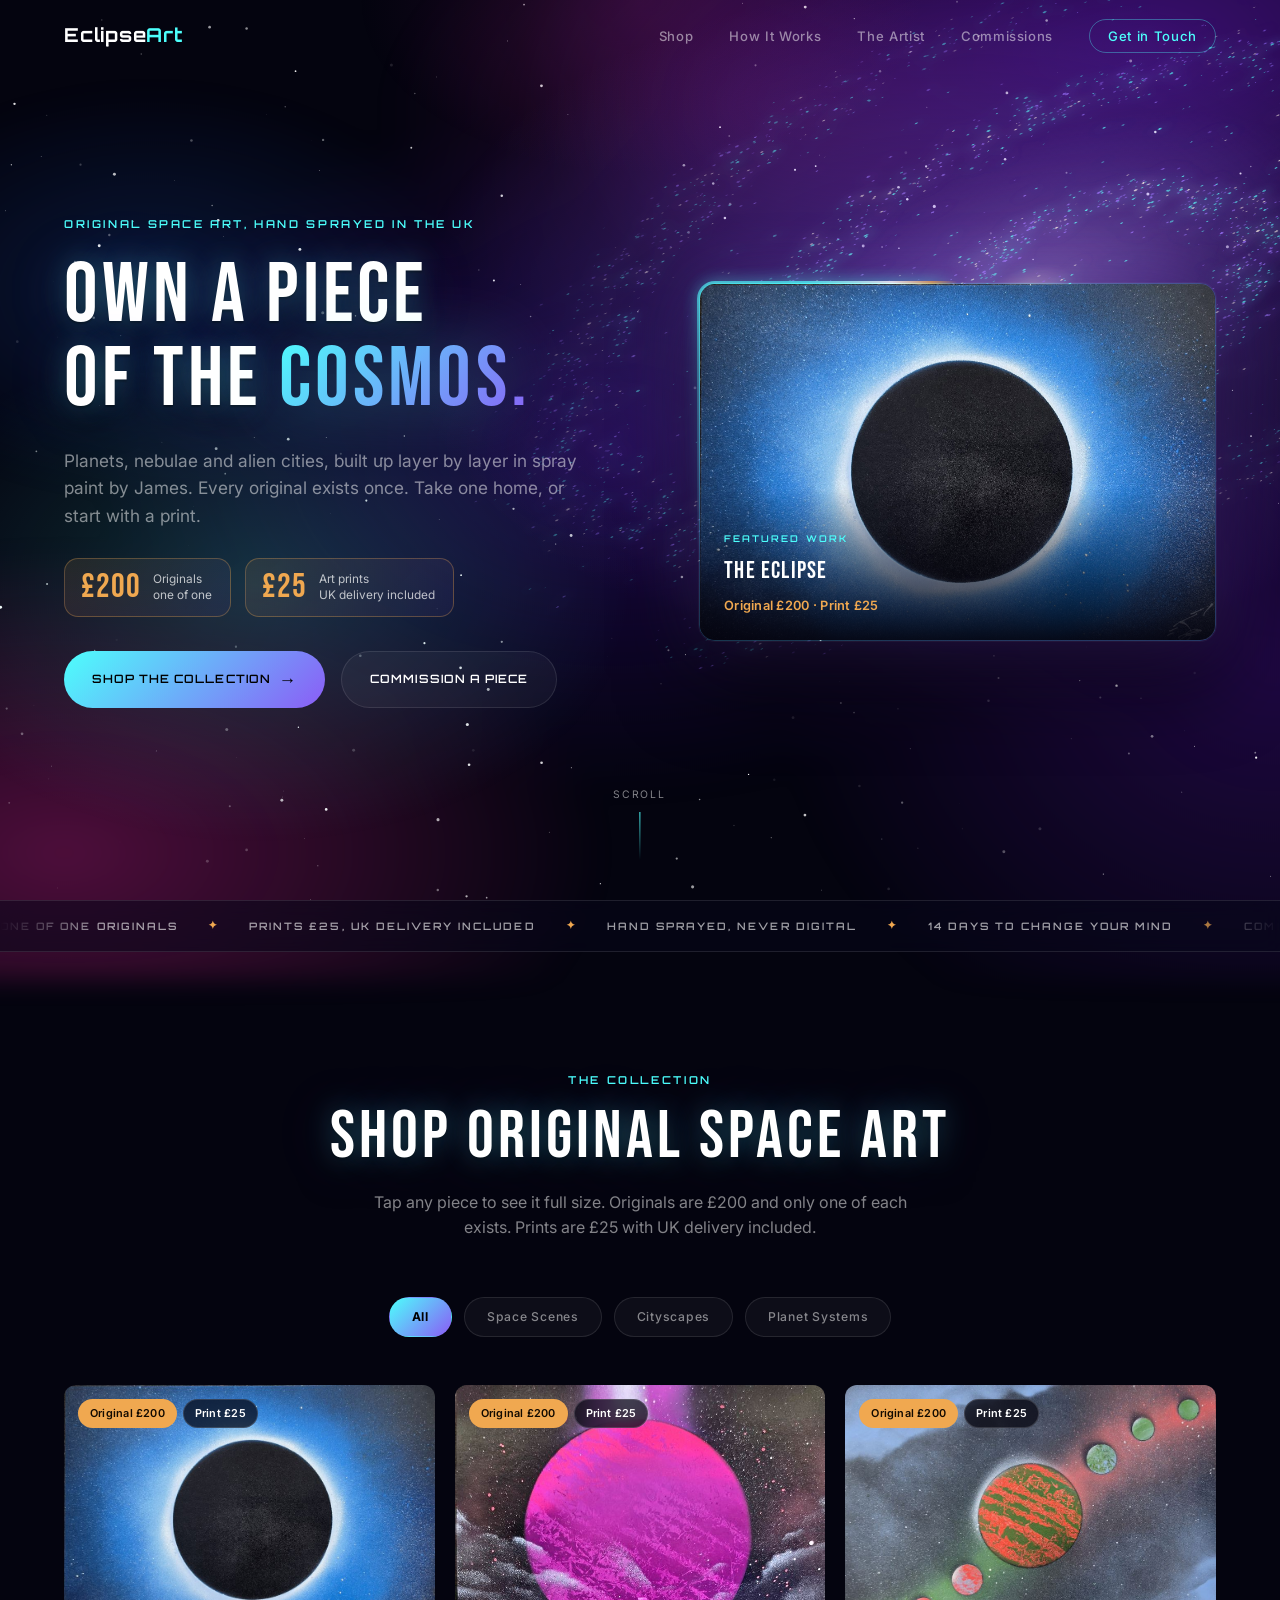
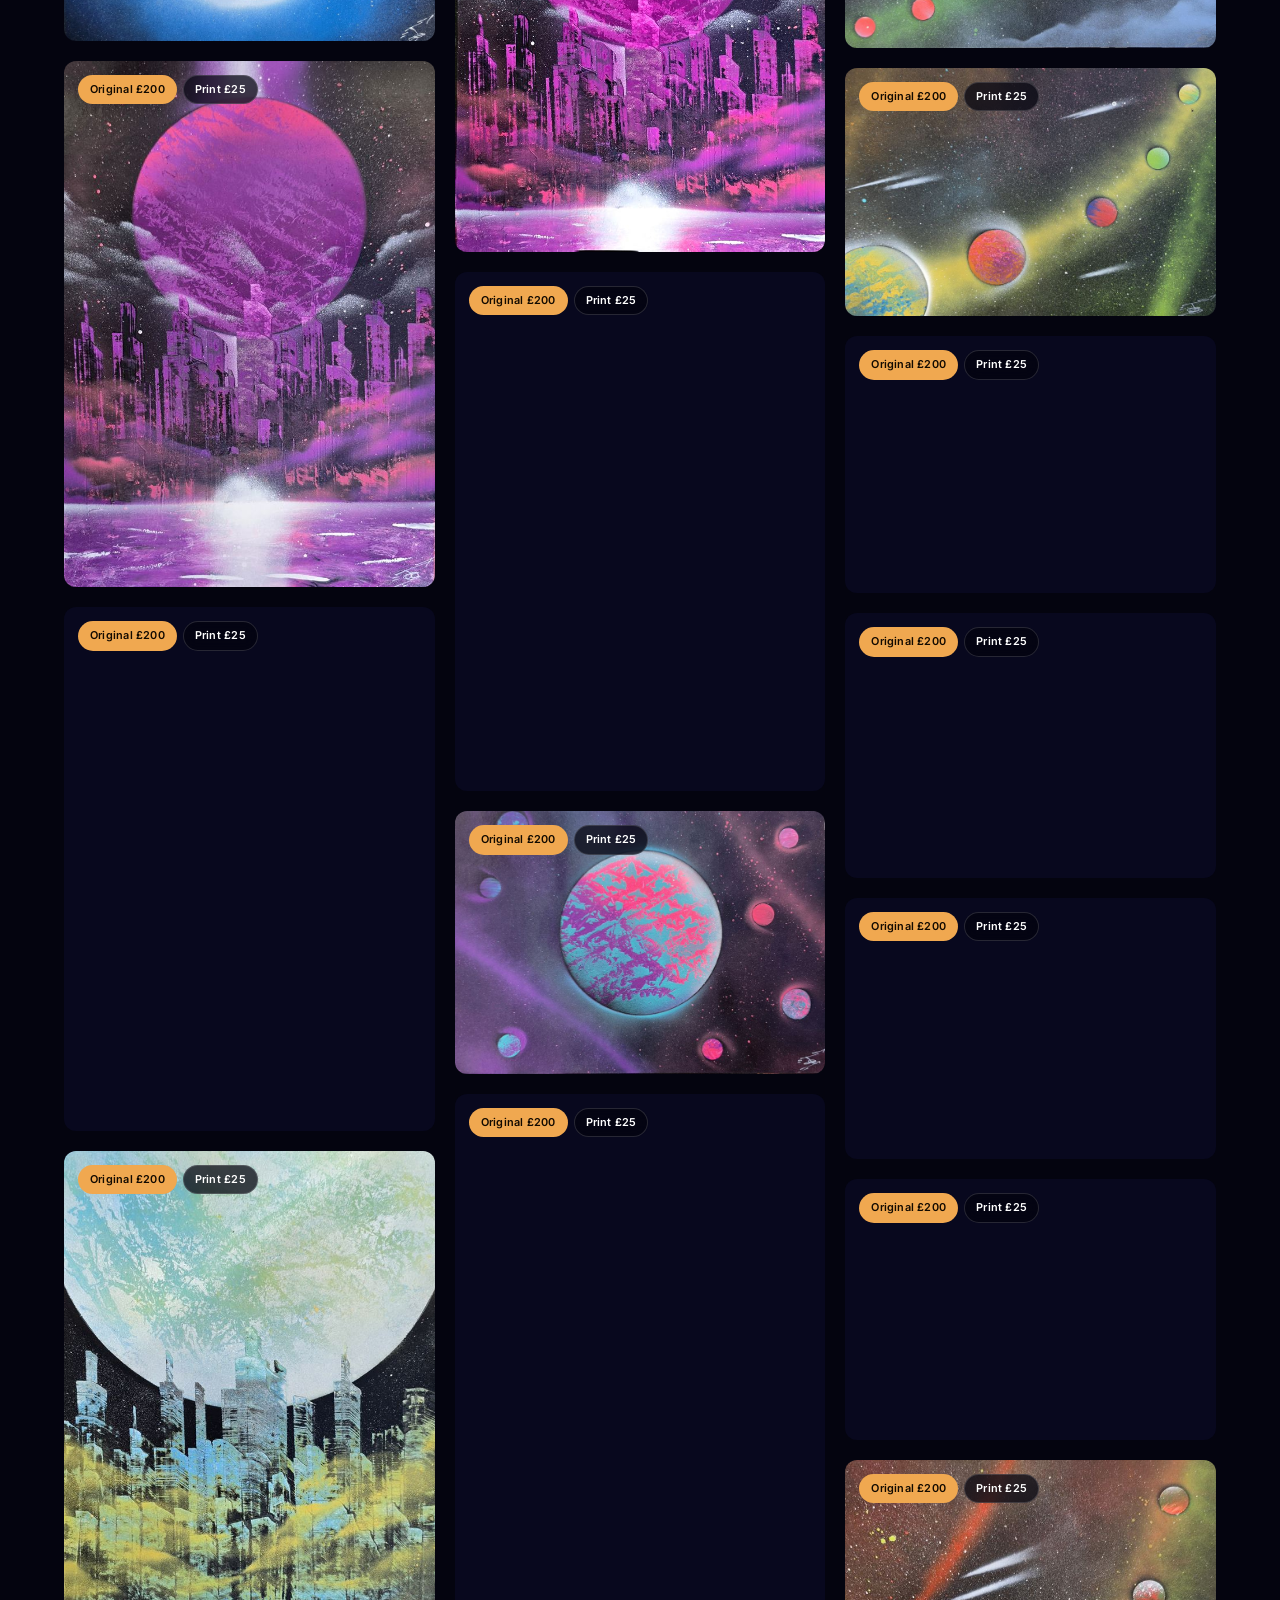
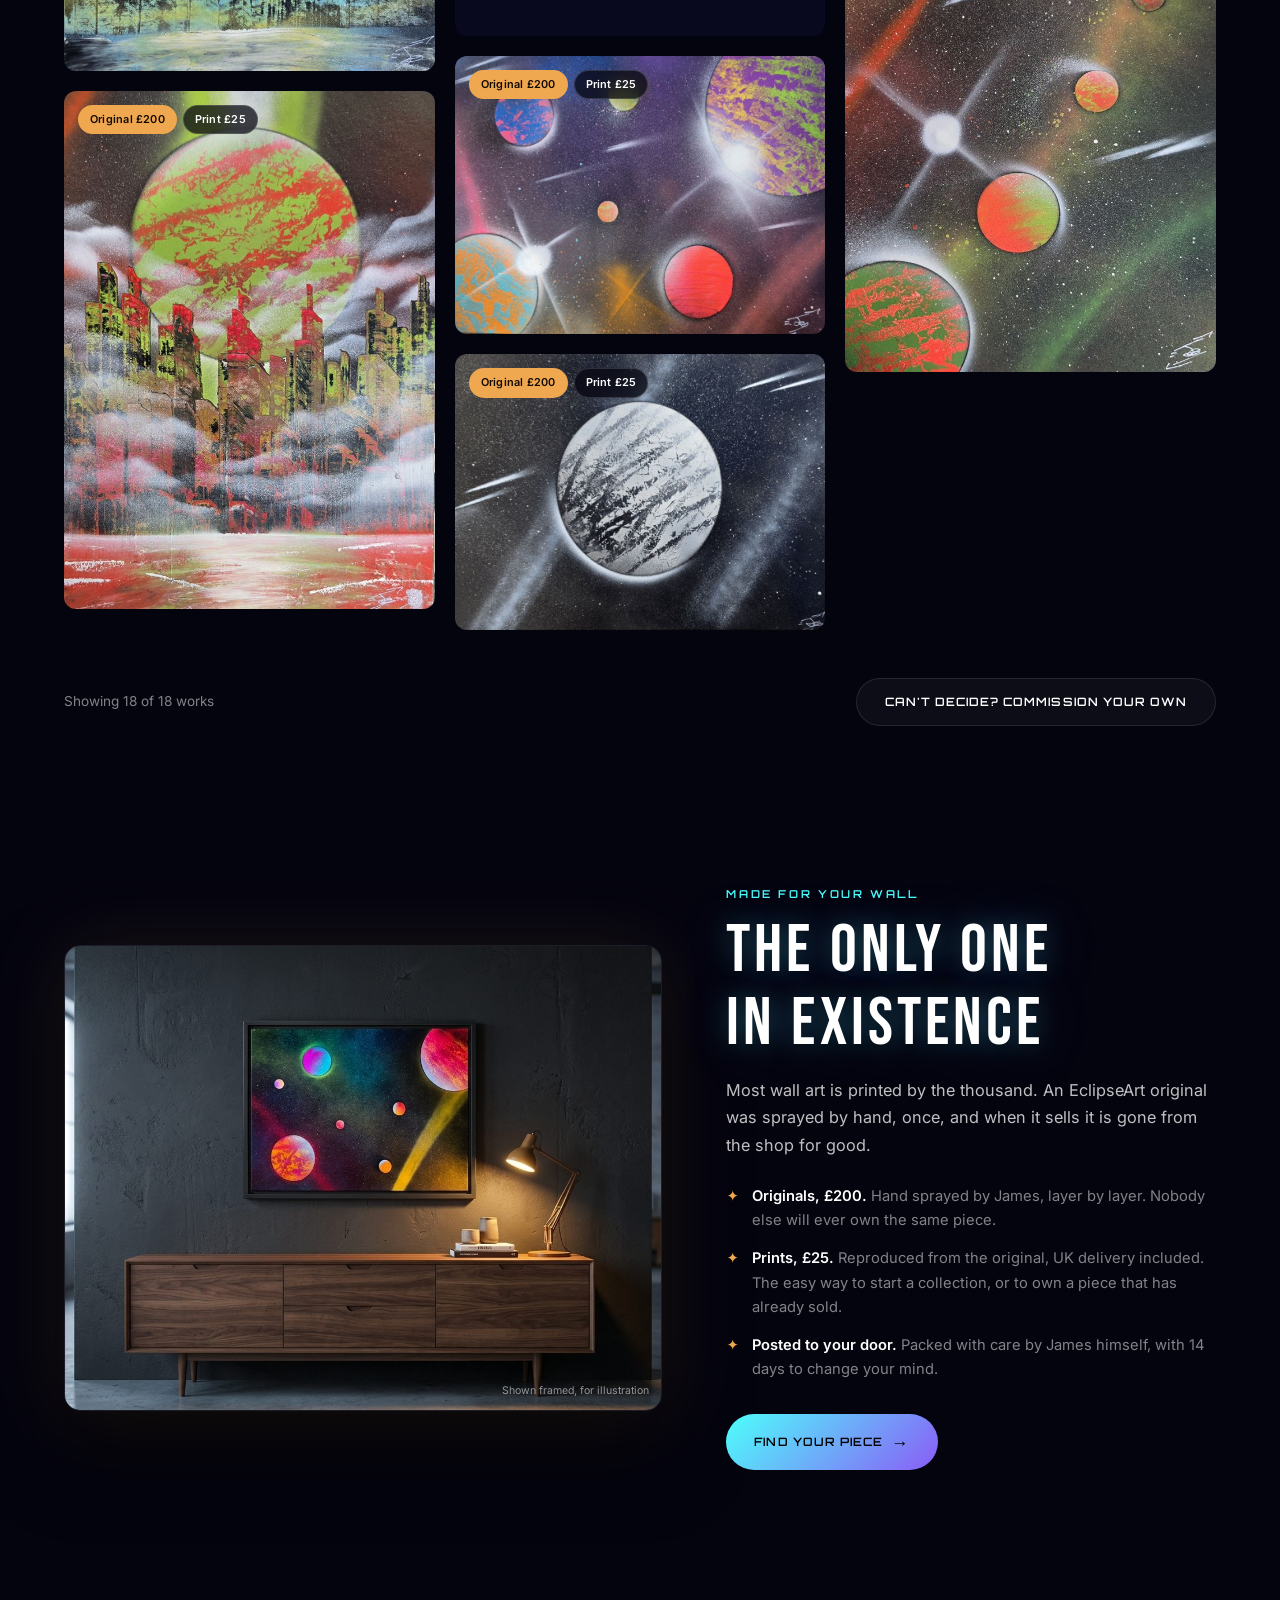
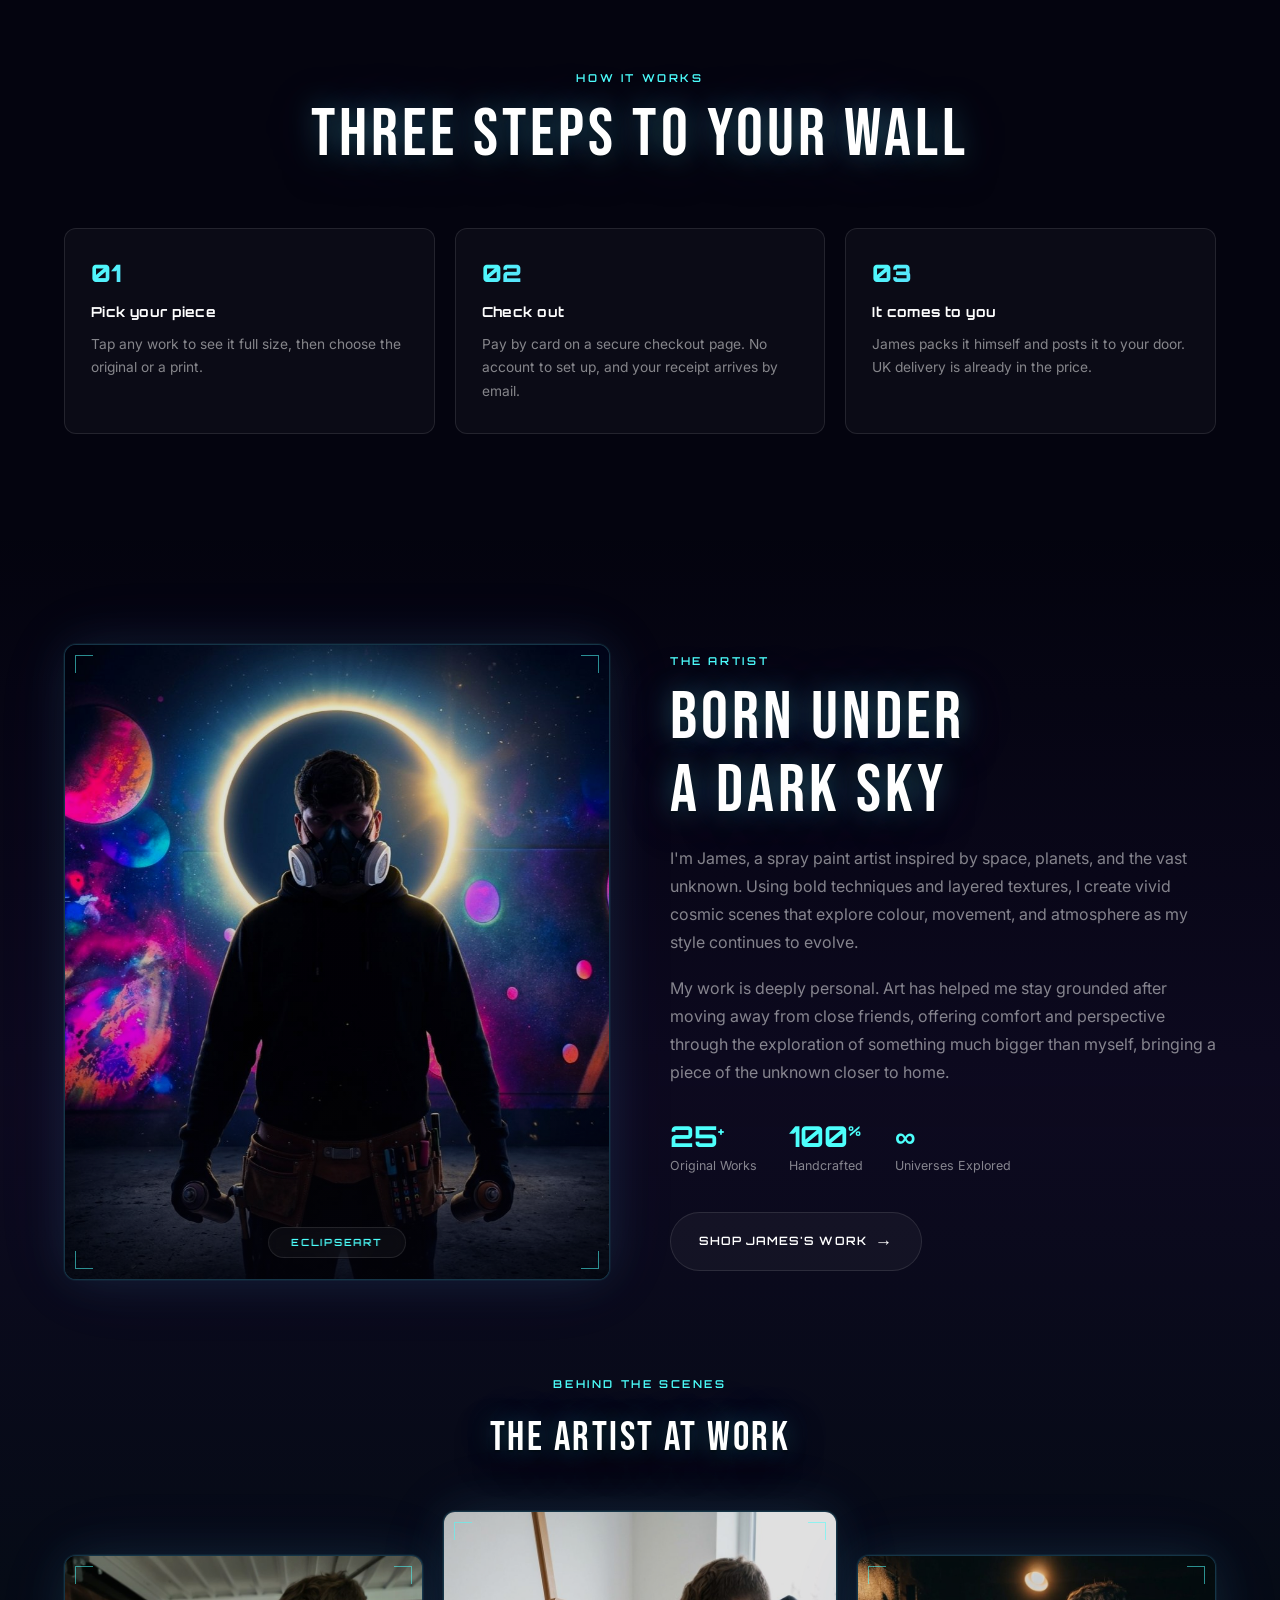
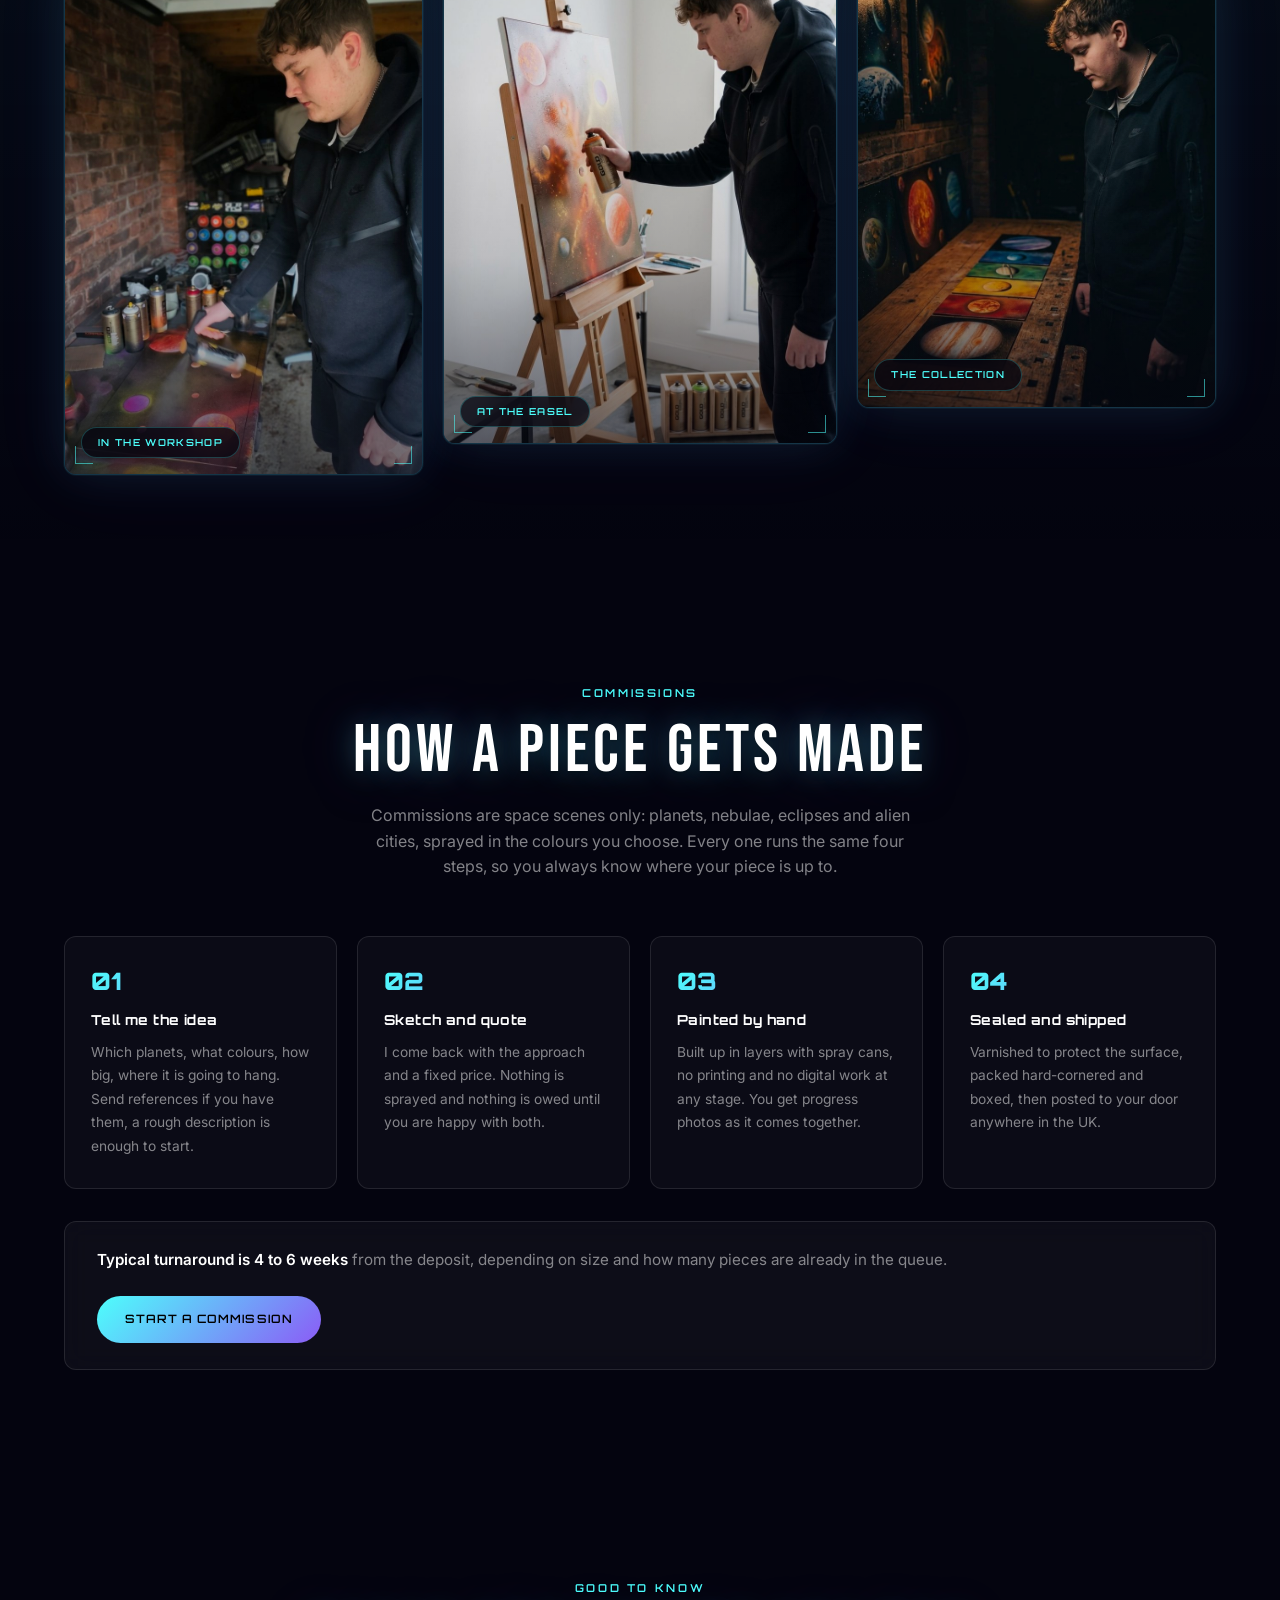
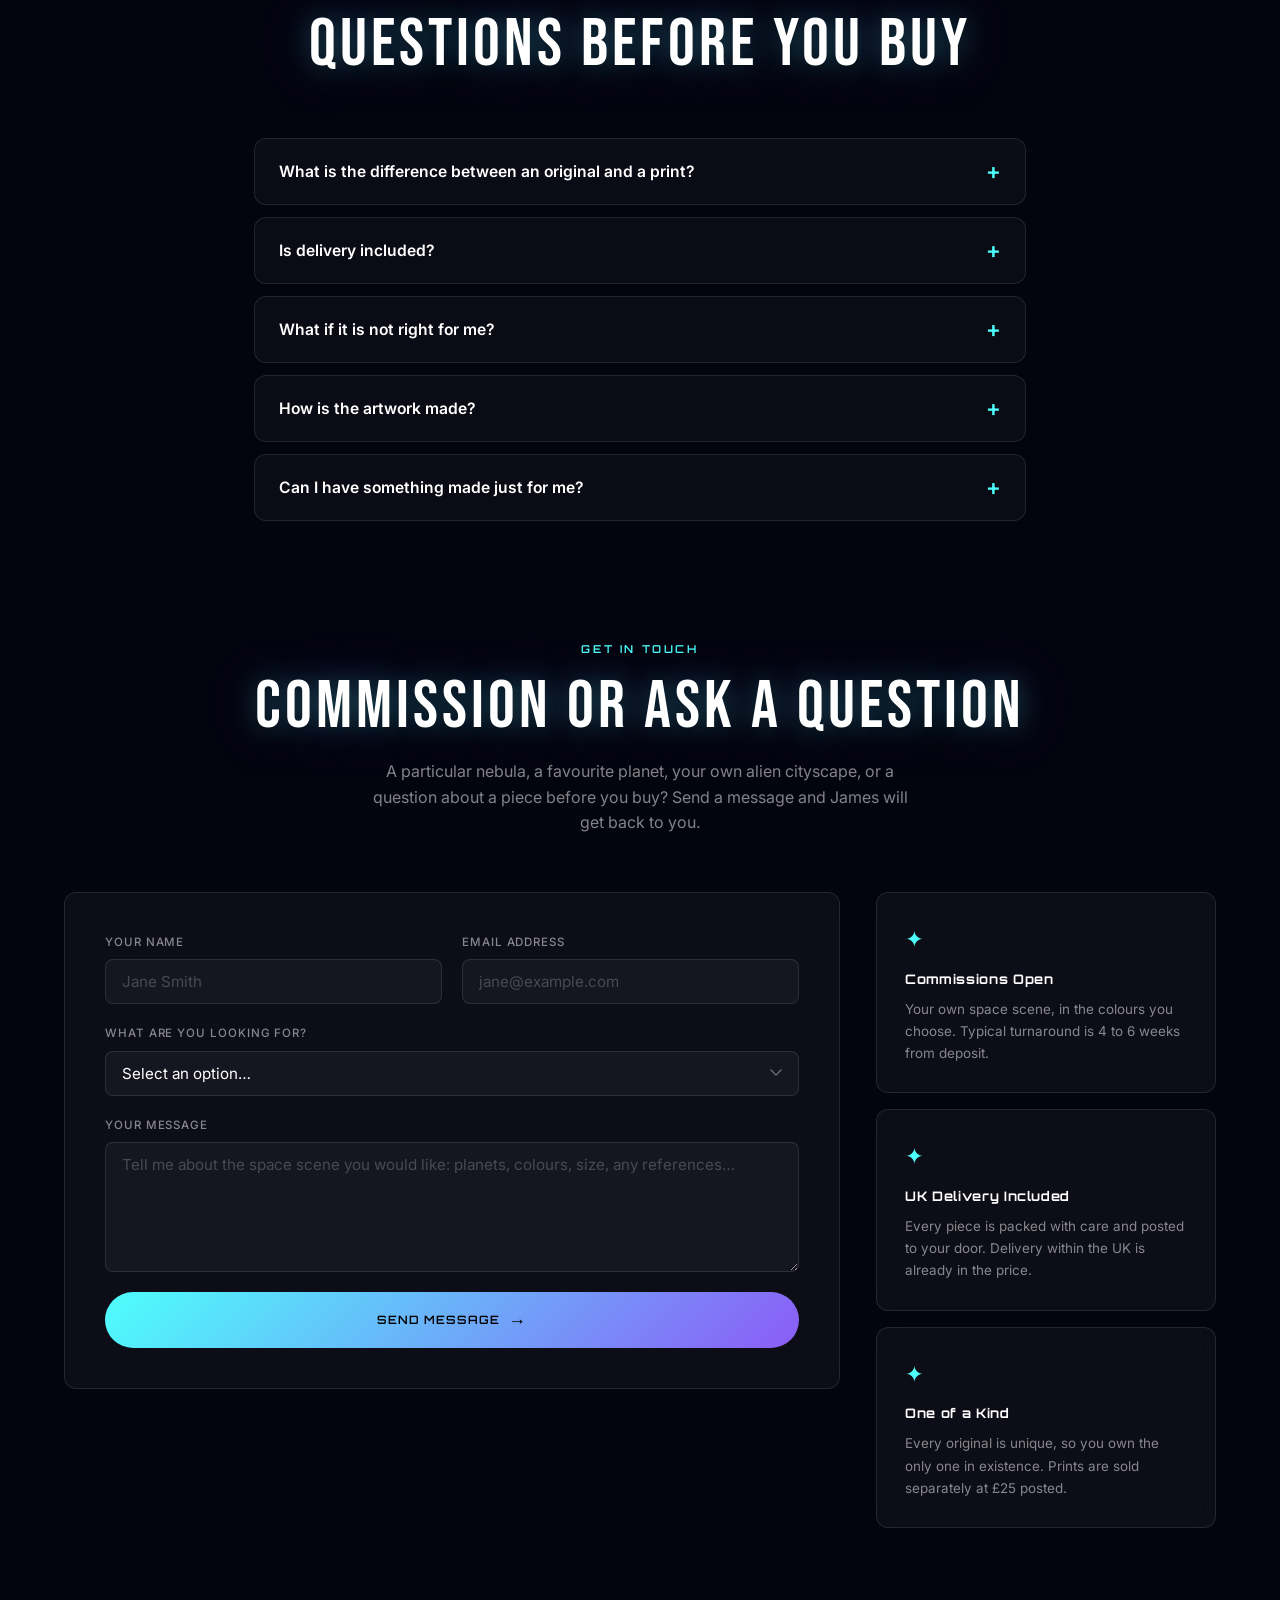
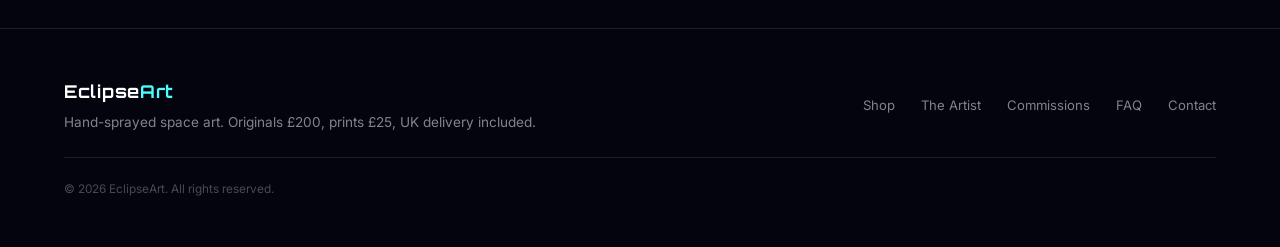
==== commit fe8a9527: "Slow-turning galaxy behind the hero's featured work Pre-rendered spiral sprite rotated once per fram" ====
--- a/index.html
+++ b/index.html
@@ -99,6 +99,7 @@
   <!-- ── HERO ───────────────────────────────────── -->
   <section id="hero">
     <div class="hero-nebula" aria-hidden="true"></div>
+    <canvas id="galaxy" aria-hidden="true"></canvas>
     <div class="container hero-grid">
 
       <div class="hero-copy">
--- a/style.css
+++ b/style.css
@@ -1914,3 +1914,24 @@
   .lb-next { left: 60px; right: auto; }
   .lightbox { padding-top: 64px; }
 }
+
+/* ── HERO GALAXY ────────────────────────────────── */
+/* Sits between the nebula wash and the hero content. script.js owns its opacity. */
+#galaxy {
+  position: absolute;
+  inset: 0;
+  width: 100%;
+  height: 100%;
+  z-index: 1;
+  opacity: 0;
+  pointer-events: none;
+  mix-blend-mode: screen;
+}
+
+/* On wide screens the text sits on the left, so the galaxy is dimmed there. */
+@media (min-width: 1001px) {
+  #galaxy {
+    -webkit-mask-image: linear-gradient(90deg, rgba(0,0,0,0.3) 0%, rgba(0,0,0,0.45) 35%, #000 58%);
+            mask-image: linear-gradient(90deg, rgba(0,0,0,0.3) 0%, rgba(0,0,0,0.45) 35%, #000 58%);
+  }
+}
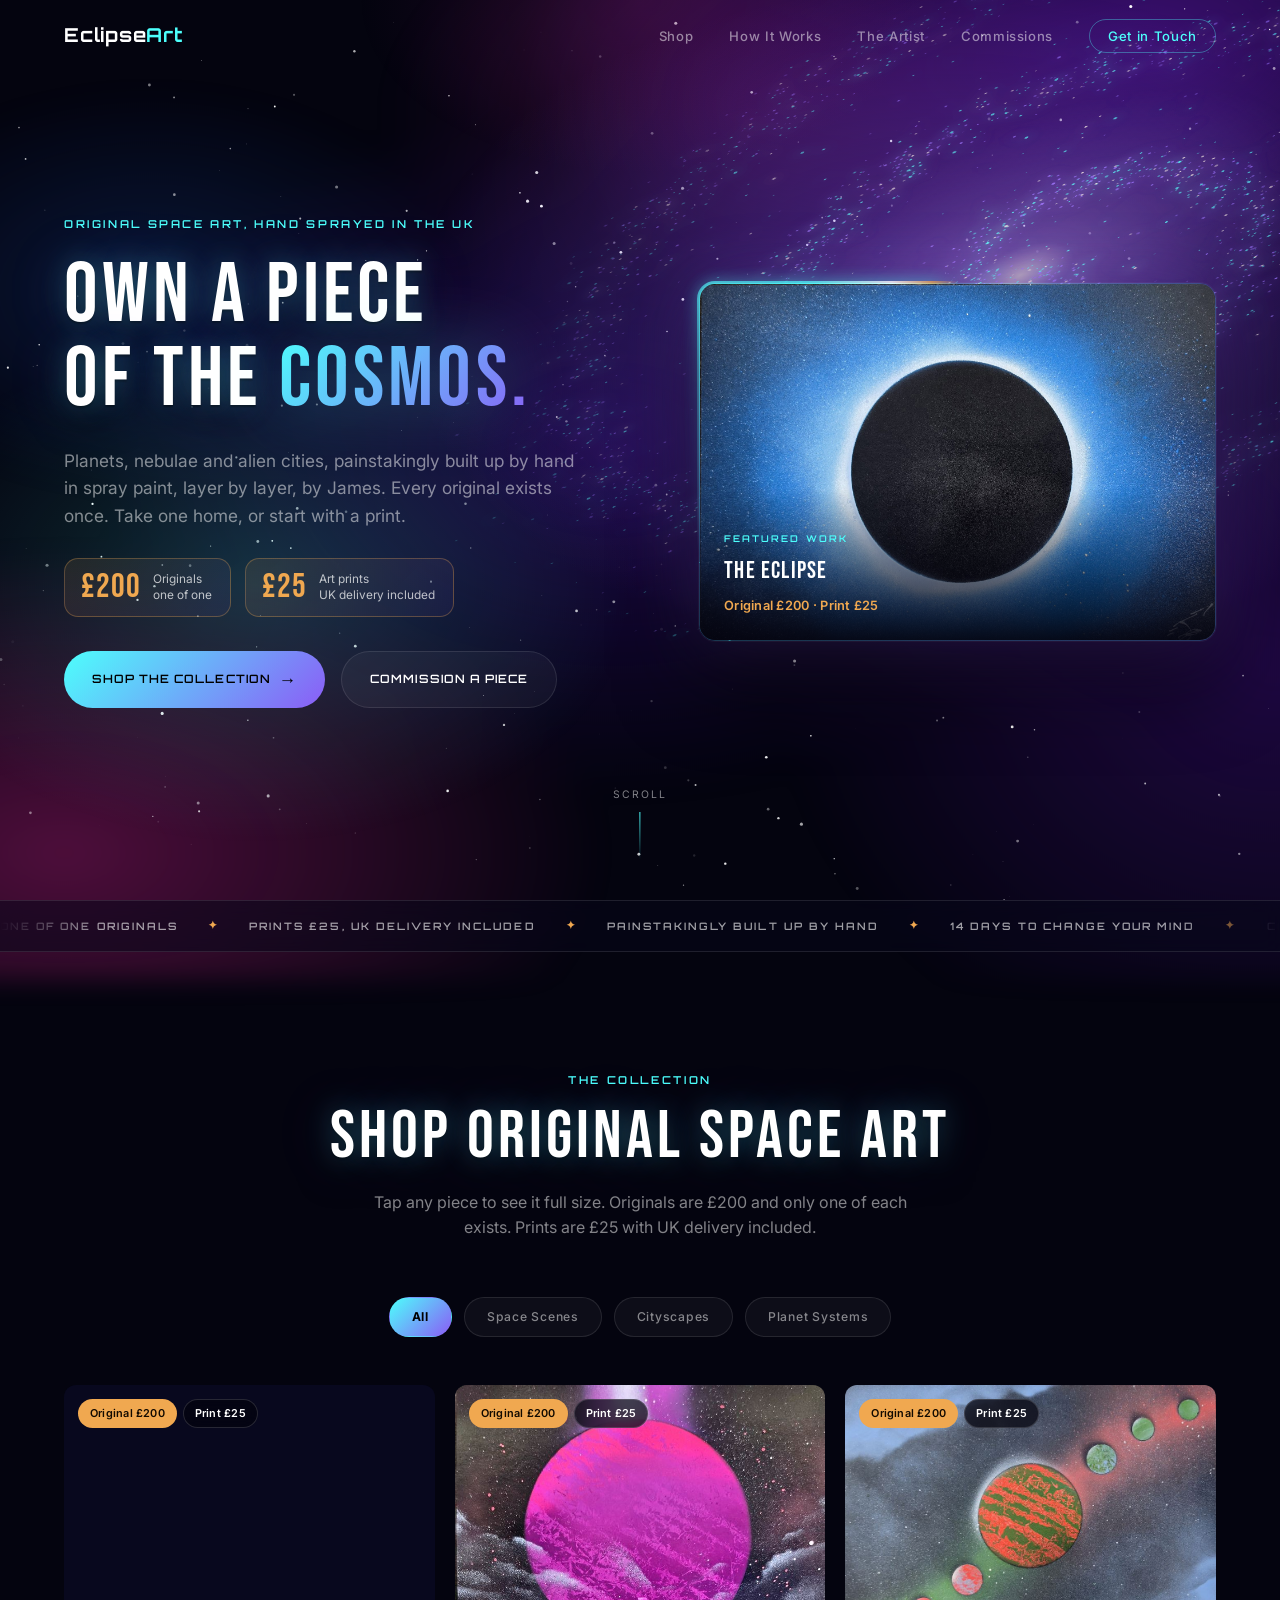
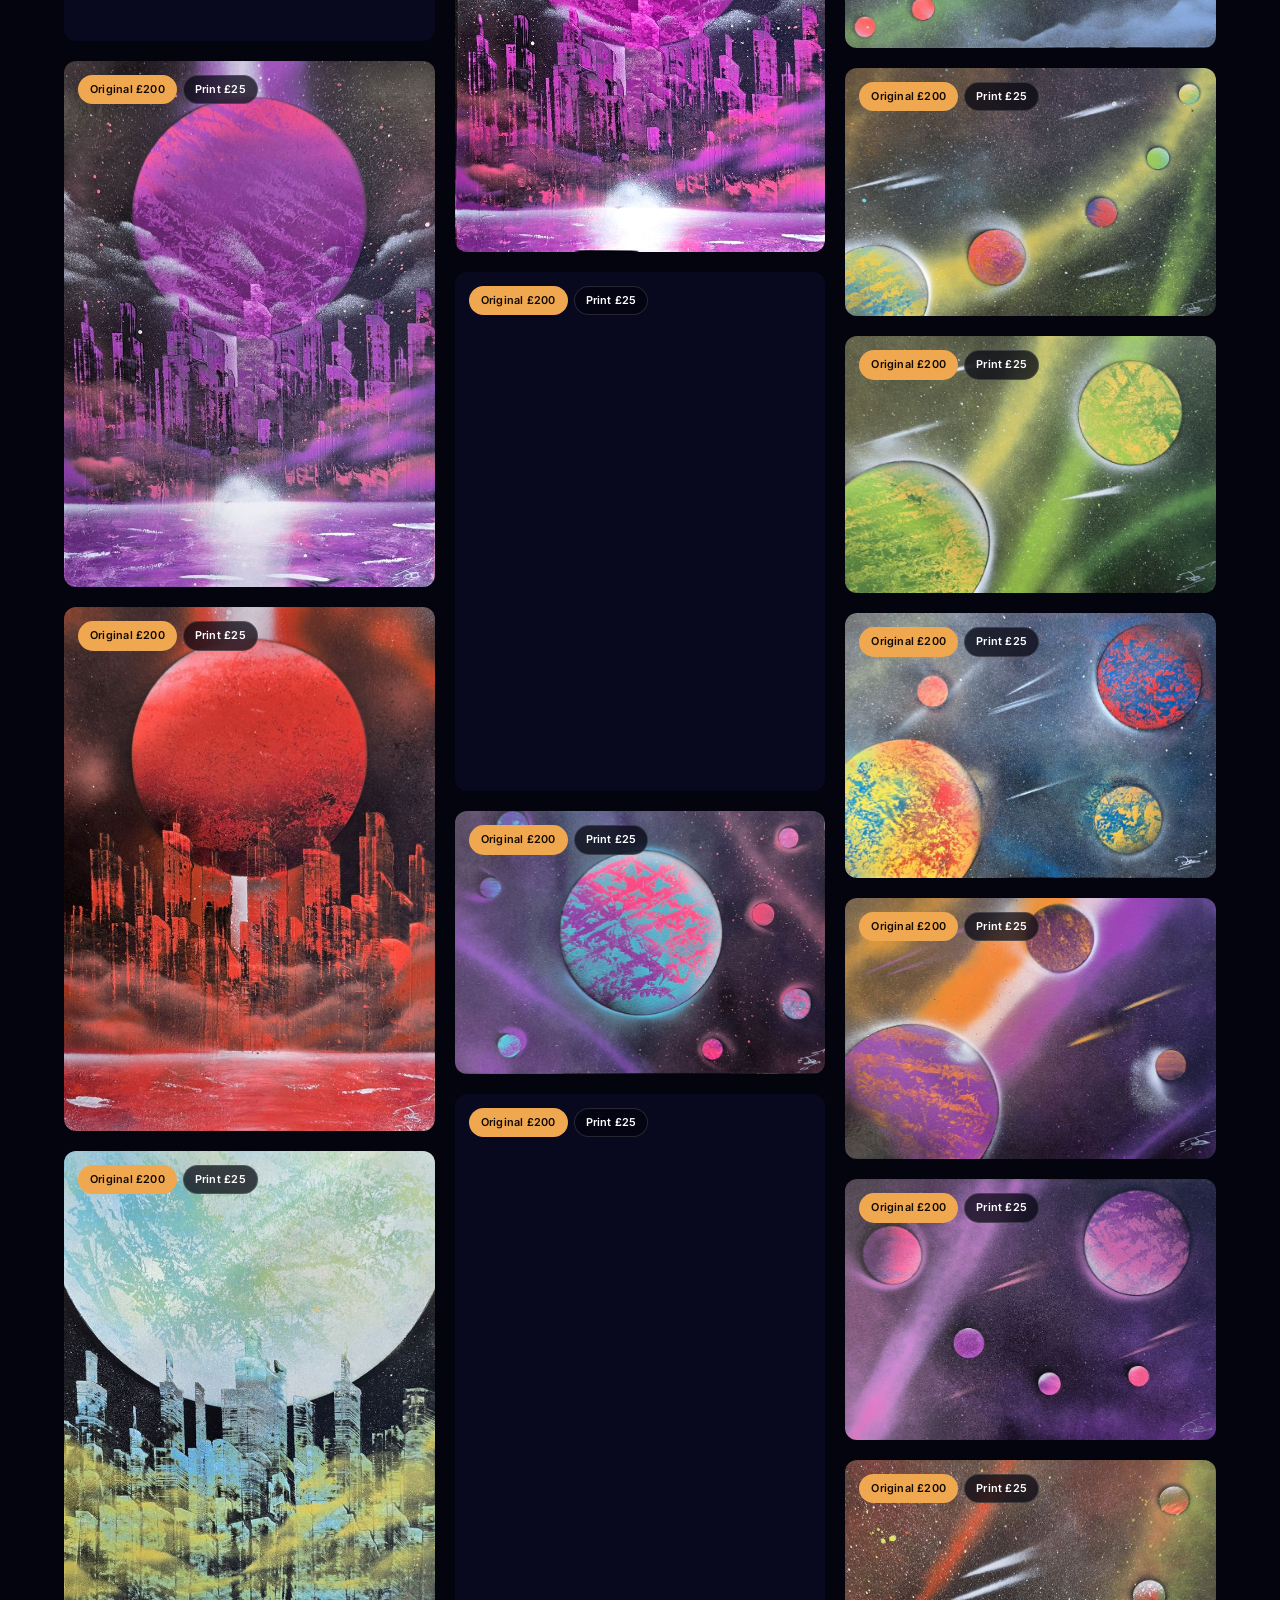
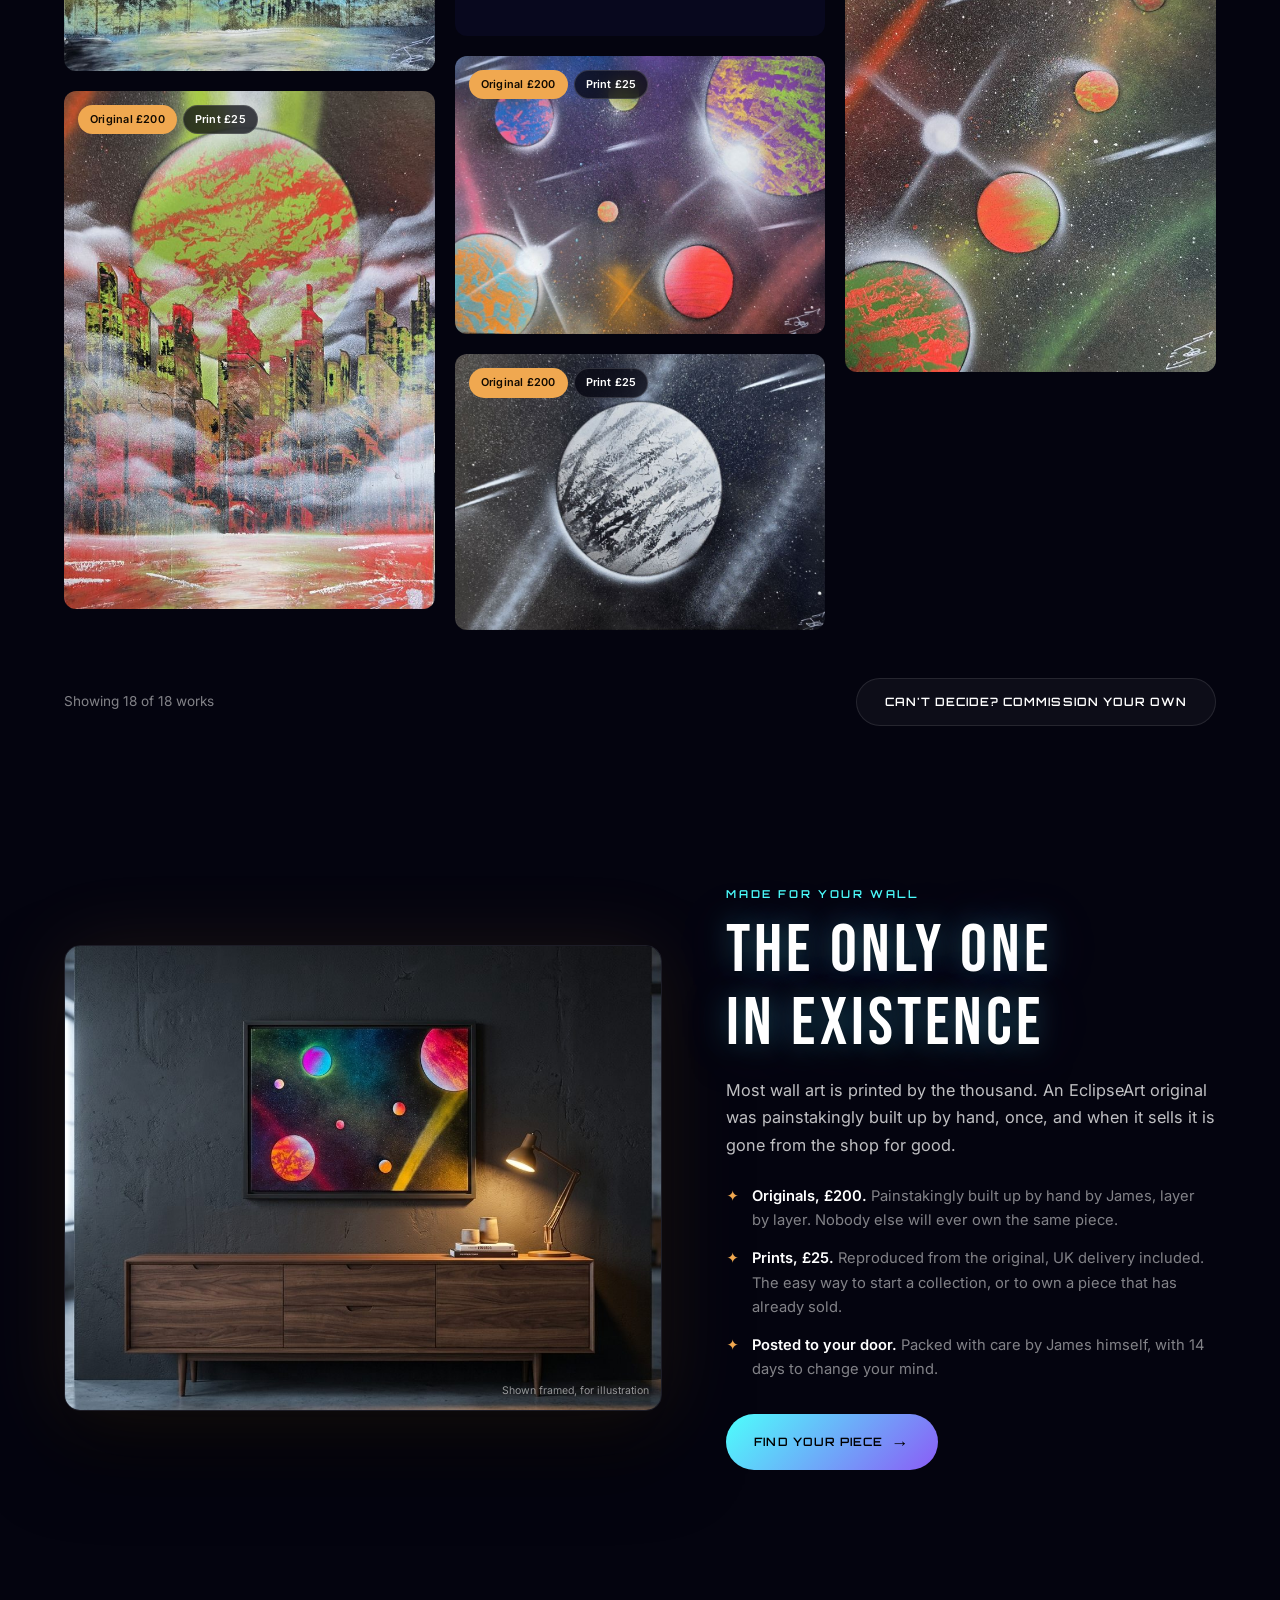
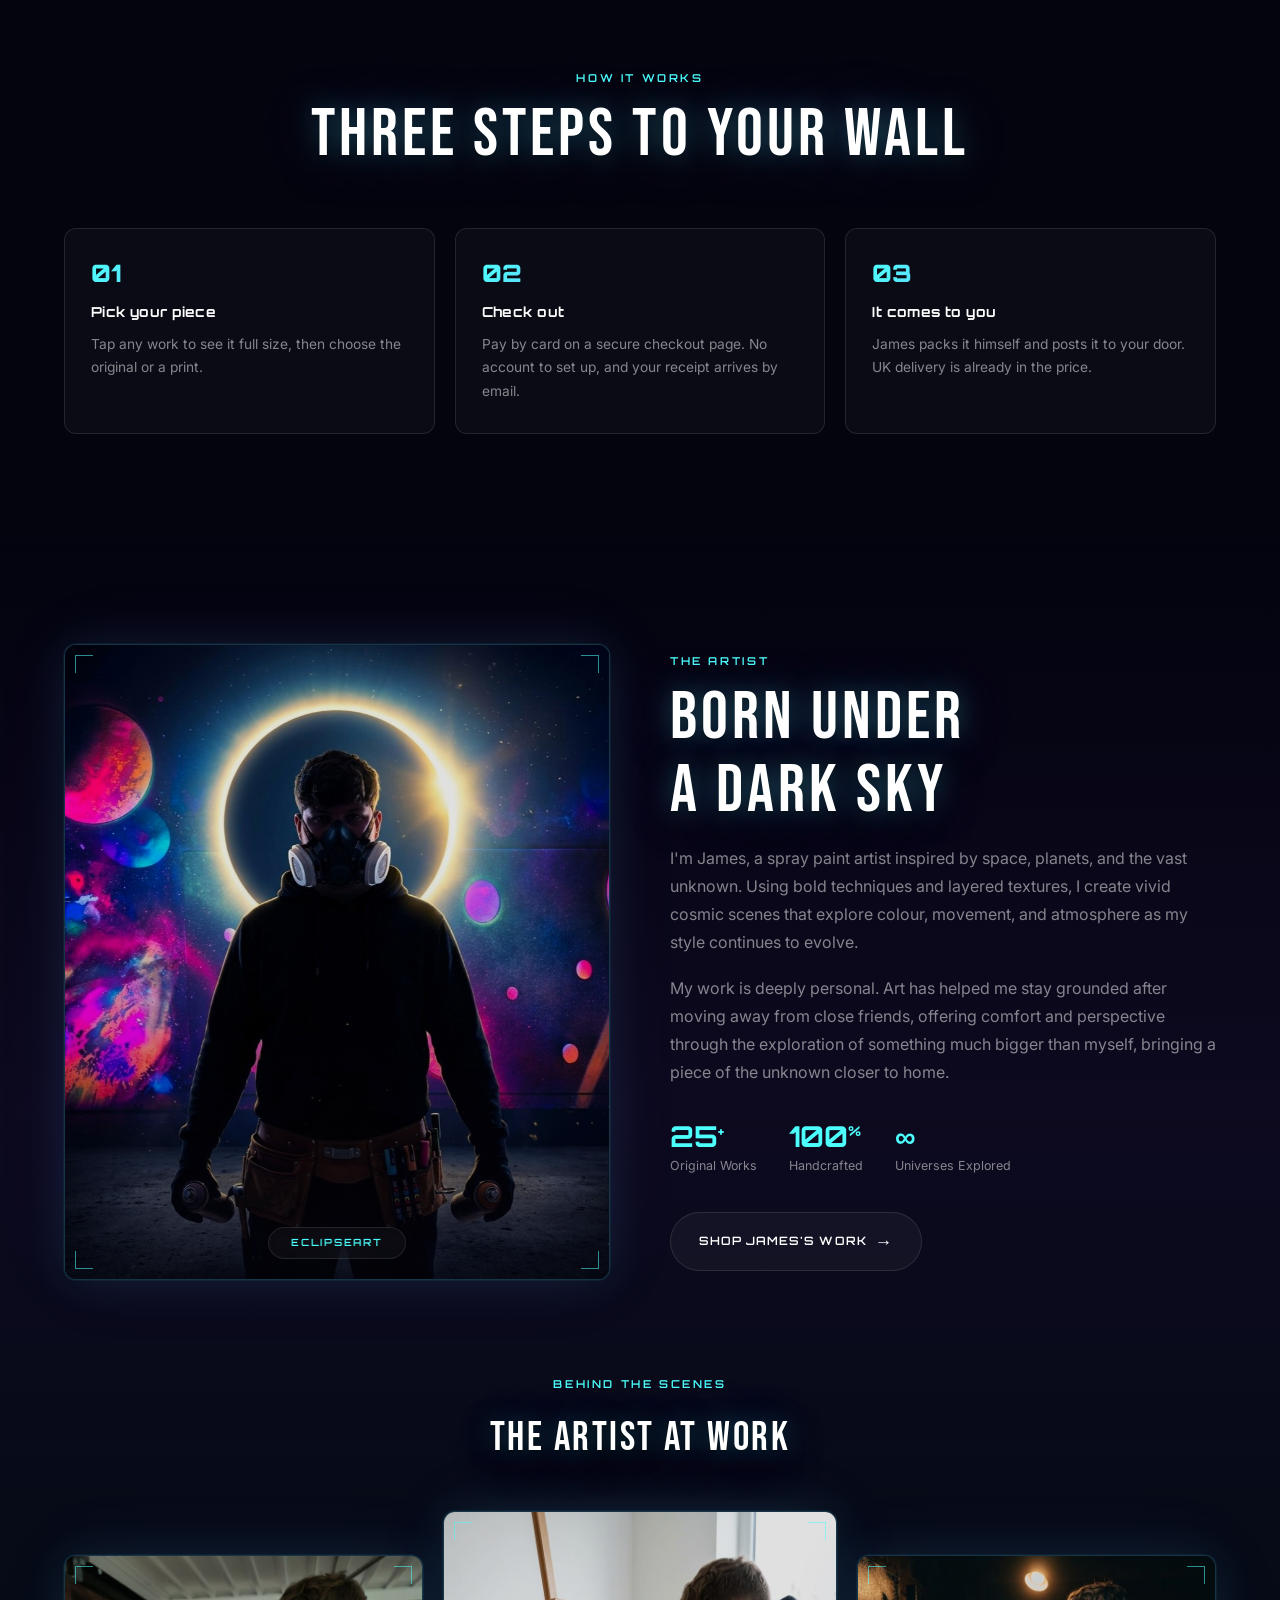
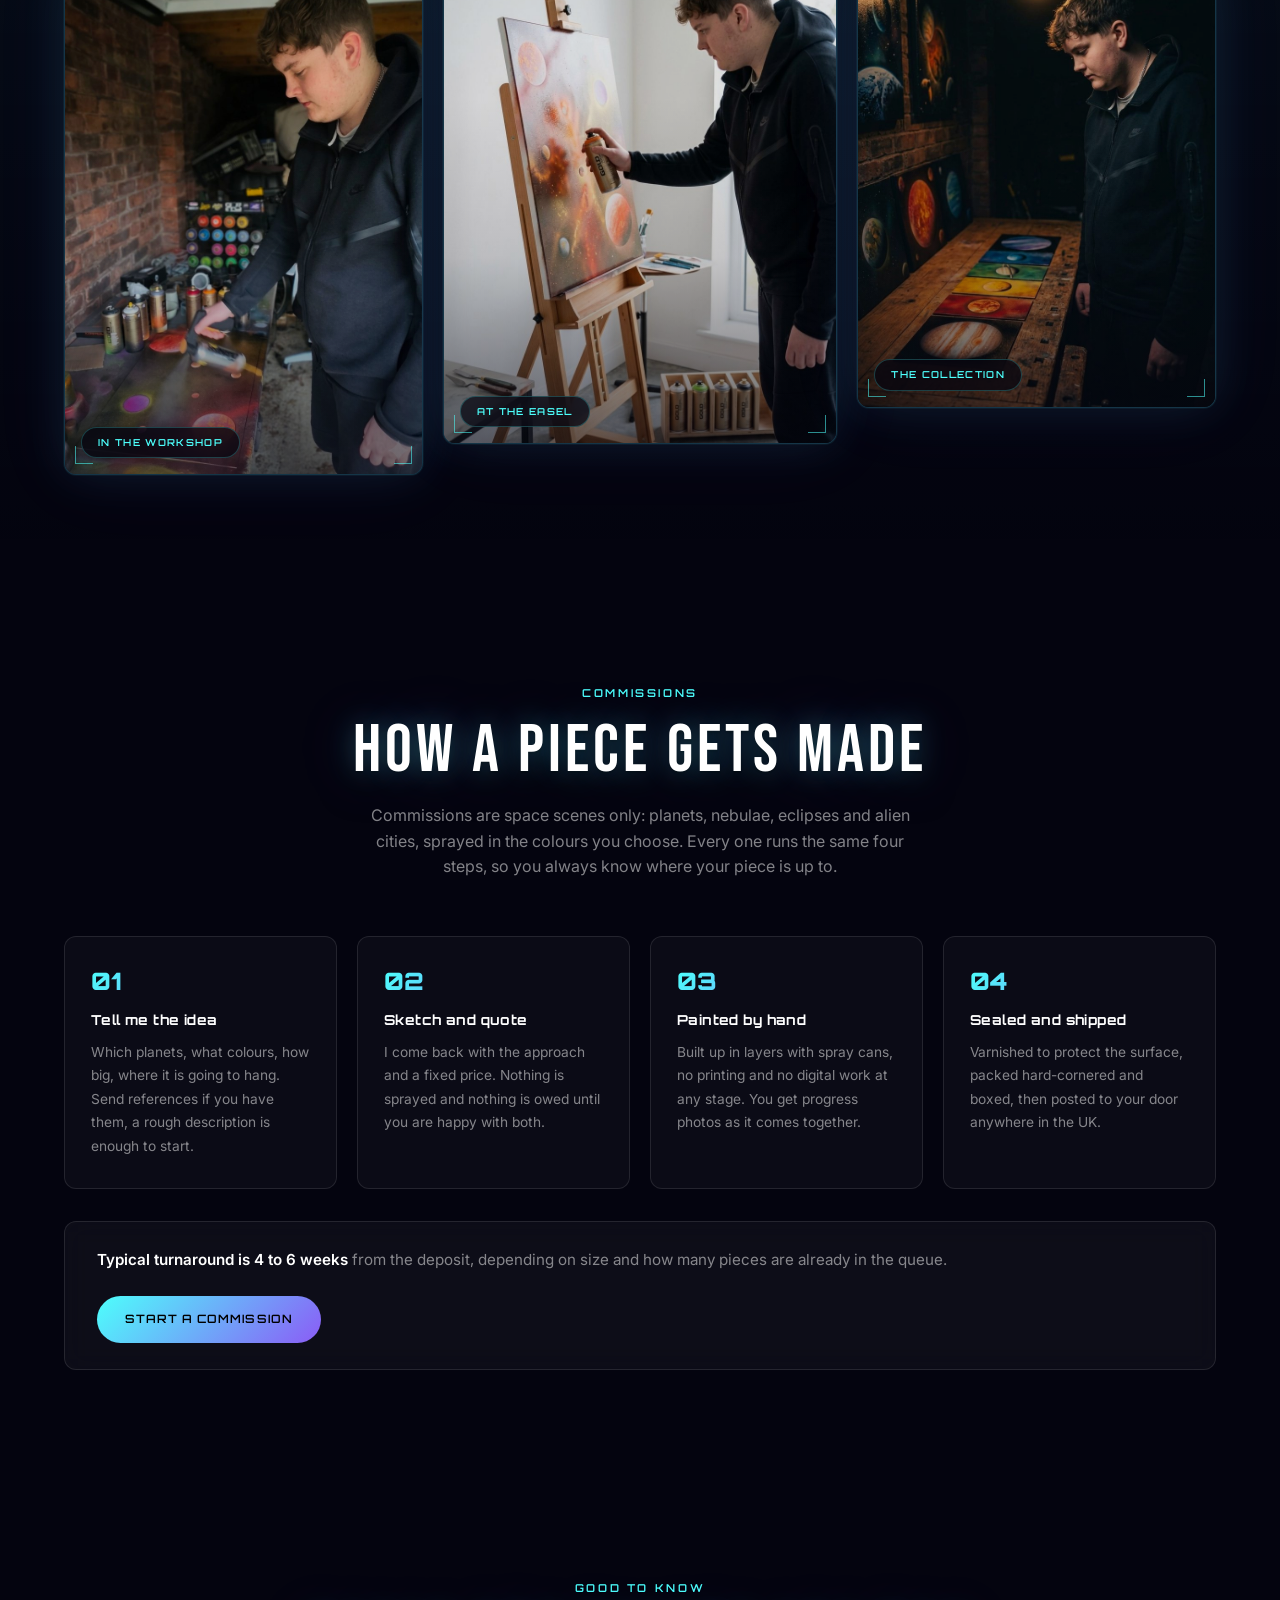
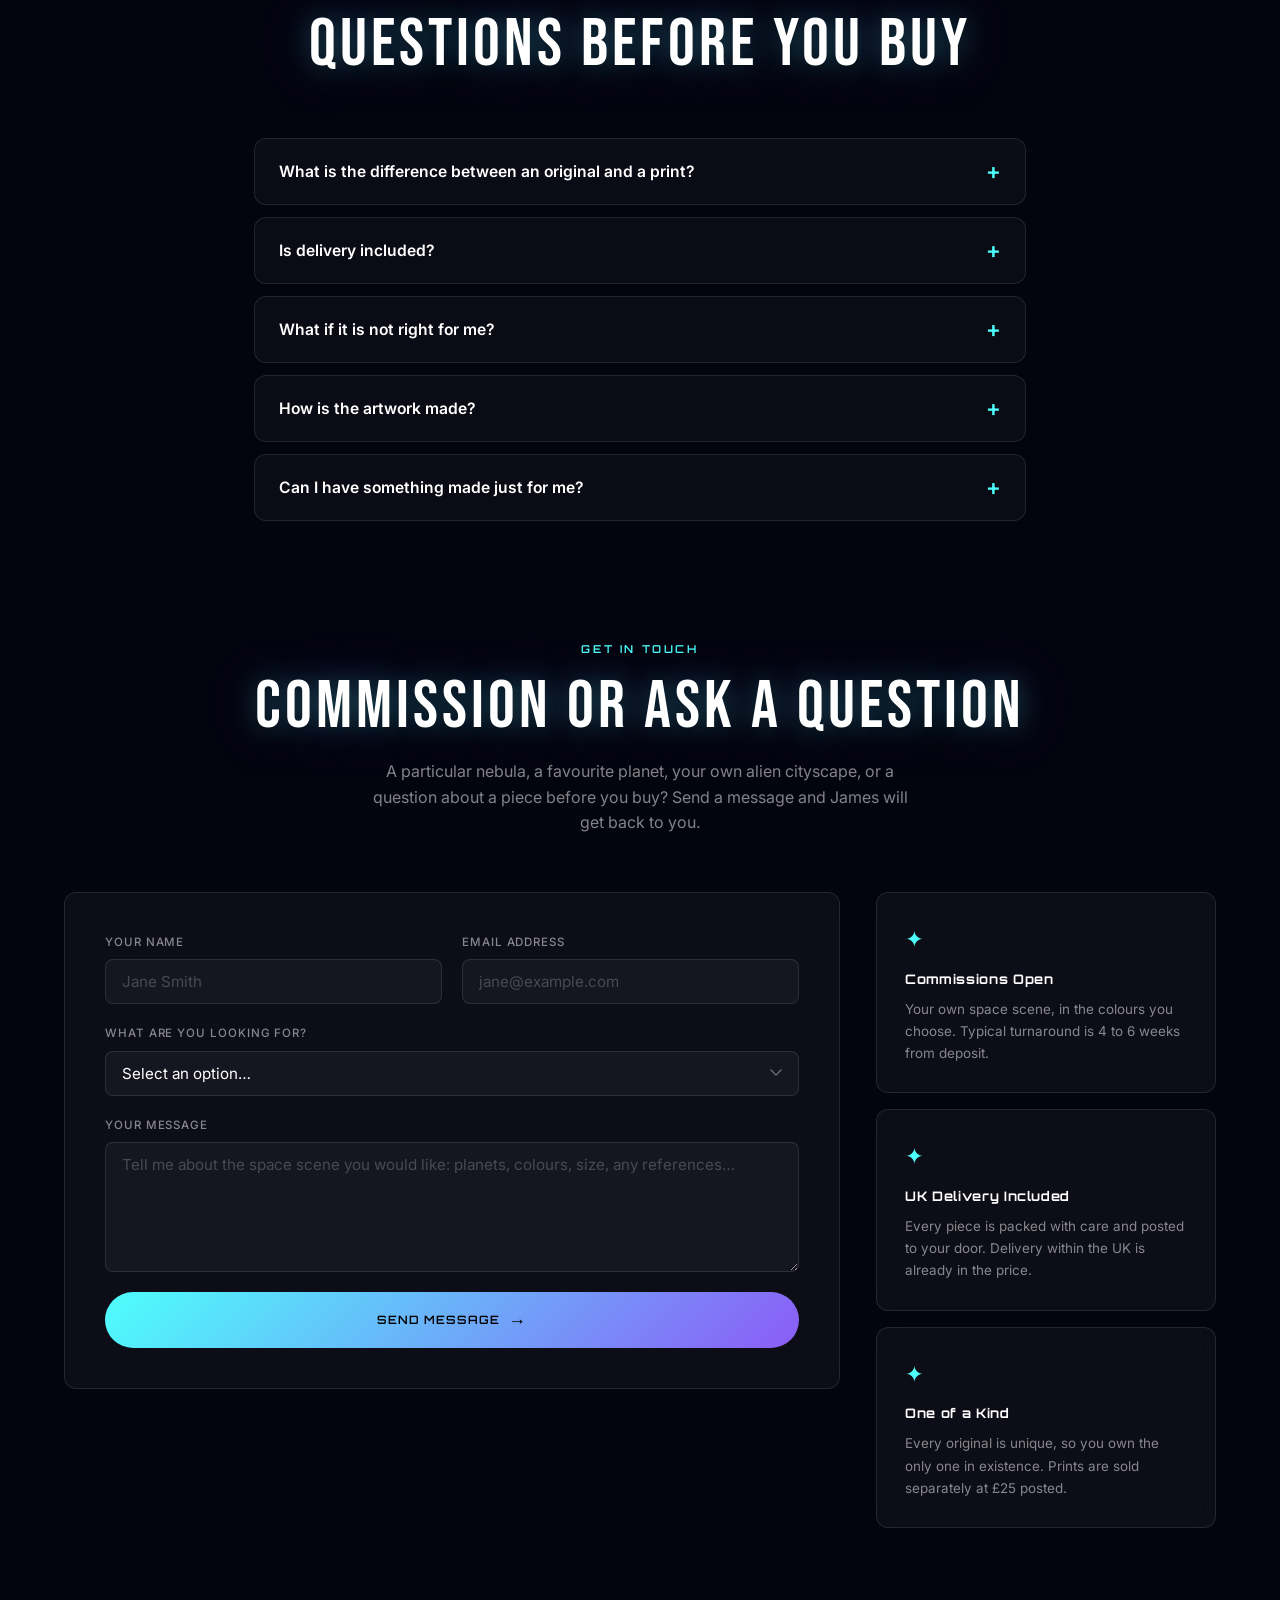
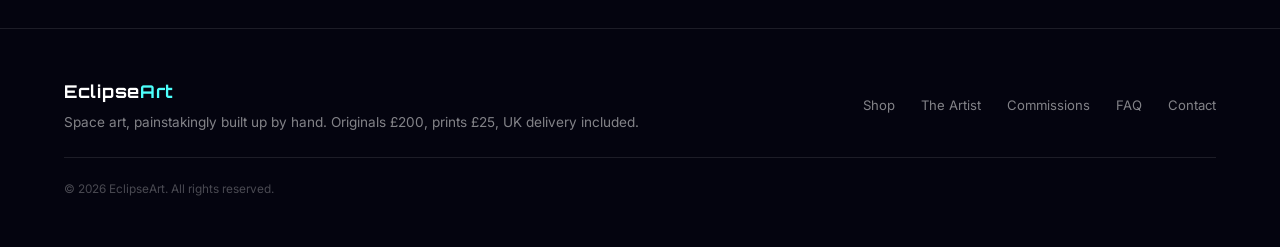
==== commit e17ef98b: "Wording: painstakingly built up by hand Co-Authored-By: Claude Opus 5.5 <noreply@anthropic.com>" ====
--- a/index.html
+++ b/index.html
@@ -109,7 +109,7 @@
           <span class="reveal-hero d2">of the <span class="gradient-text">Cosmos.</span></span>
         </h1>
         <p class="hero-sub reveal-hero d3">
-          Planets, nebulae and alien cities, built up layer by layer in spray paint by James. Every original exists once. Take one home, or start with a print.
+          Planets, nebulae and alien cities, painstakingly built up by hand in spray paint, layer by layer, by James. Every original exists once. Take one home, or start with a print.
         </p>
         <ul class="hero-offers reveal-hero d4">
           <li><strong>£200</strong><span>Originals<br>one of one</span></li>
@@ -148,14 +148,14 @@
       <ul class="marquee-track">
         <li>One of one originals</li>
         <li>Prints £25, UK delivery included</li>
-        <li>Hand sprayed, never digital</li>
+        <li>Painstakingly built up by hand</li>
         <li>14 days to change your mind</li>
         <li>Commissions open</li>
       </ul>
       <ul class="marquee-track" aria-hidden="true">
         <li>One of one originals</li>
         <li>Prints £25, UK delivery included</li>
-        <li>Hand sprayed, never digital</li>
+        <li>Painstakingly built up by hand</li>
         <li>14 days to change your mind</li>
         <li>Commissions open</li>
       </ul>
@@ -421,9 +421,9 @@
       <div class="wall-copy reveal">
         <p class="eyebrow">Made for Your Wall</p>
         <h2 class="section-title">The Only One<br>in Existence</h2>
-        <p class="wall-lede">Most wall art is printed by the thousand. An EclipseArt original was sprayed by hand, once, and when it sells it is gone from the shop for good.</p>
+        <p class="wall-lede">Most wall art is printed by the thousand. An EclipseArt original was painstakingly built up by hand, once, and when it sells it is gone from the shop for good.</p>
         <ul class="wall-points">
-          <li><strong>Originals, £200.</strong> Hand sprayed by James, layer by layer. Nobody else will ever own the same piece.</li>
+          <li><strong>Originals, £200.</strong> Painstakingly built up by hand by James, layer by layer. Nobody else will ever own the same piece.</li>
           <li><strong>Prints, £25.</strong> Reproduced from the original, UK delivery included. The easy way to start a collection, or to own a piece that has already sold.</li>
           <li><strong>Posted to your door.</strong> Packed with care by James himself, with 14 days to change your mind.</li>
         </ul>
@@ -598,7 +598,7 @@
       <div class="faq-list reveal">
         <details>
           <summary>What is the difference between an original and a print?</summary>
-          <p>The original is the actual painting James sprayed by hand, and only one exists. It is £200. A print is a reproduction of that painting for £25, so you can own the image at a fraction of the price, even after the original has sold.</p>
+          <p>The original is the actual painting James painstakingly built up by hand, and only one exists. It is £200. A print is a reproduction of that painting for £25, so you can own the image at a fraction of the price, even after the original has sold.</p>
         </details>
         <details>
           <summary>Is delivery included?</summary>
@@ -610,7 +610,7 @@
         </details>
         <details>
           <summary>How is the artwork made?</summary>
-          <p>Every original is built up by hand in layers of spray paint. There is no printing and no digital work in an original at any stage.</p>
+          <p>Every original is painstakingly built up by hand, layer by layer, in spray paint. There is no printing and no digital work in an original at any stage.</p>
         </details>
         <details>
           <summary>Can I have something made just for me?</summary>
@@ -701,7 +701,7 @@
         <a href="#hero" class="nav-logo footer-logo">
           <span>Eclipse</span><em>Art</em>
         </a>
-        <p class="footer-tag">Hand-sprayed space art. Originals £200, prints £25, UK delivery included.</p>
+        <p class="footer-tag">Space art, painstakingly built up by hand. Originals £200, prints £25, UK delivery included.</p>
       </div>
       <nav class="footer-nav" aria-label="Footer">
         <a href="#gallery">Shop</a>
@@ -734,7 +734,7 @@
             <input type="radio" name="buyKind" value="original" checked>
             <span class="buy-opt-body">
               <span class="buy-opt-name">Original</span>
-              <span class="buy-opt-note" id="optOriginalNote">Hand sprayed. The only one in existence.</span>
+              <span class="buy-opt-note" id="optOriginalNote">Built up by hand. The only one in existence.</span>
             </span>
             <span class="buy-opt-price" id="optOriginalPrice">£200</span>
           </label>
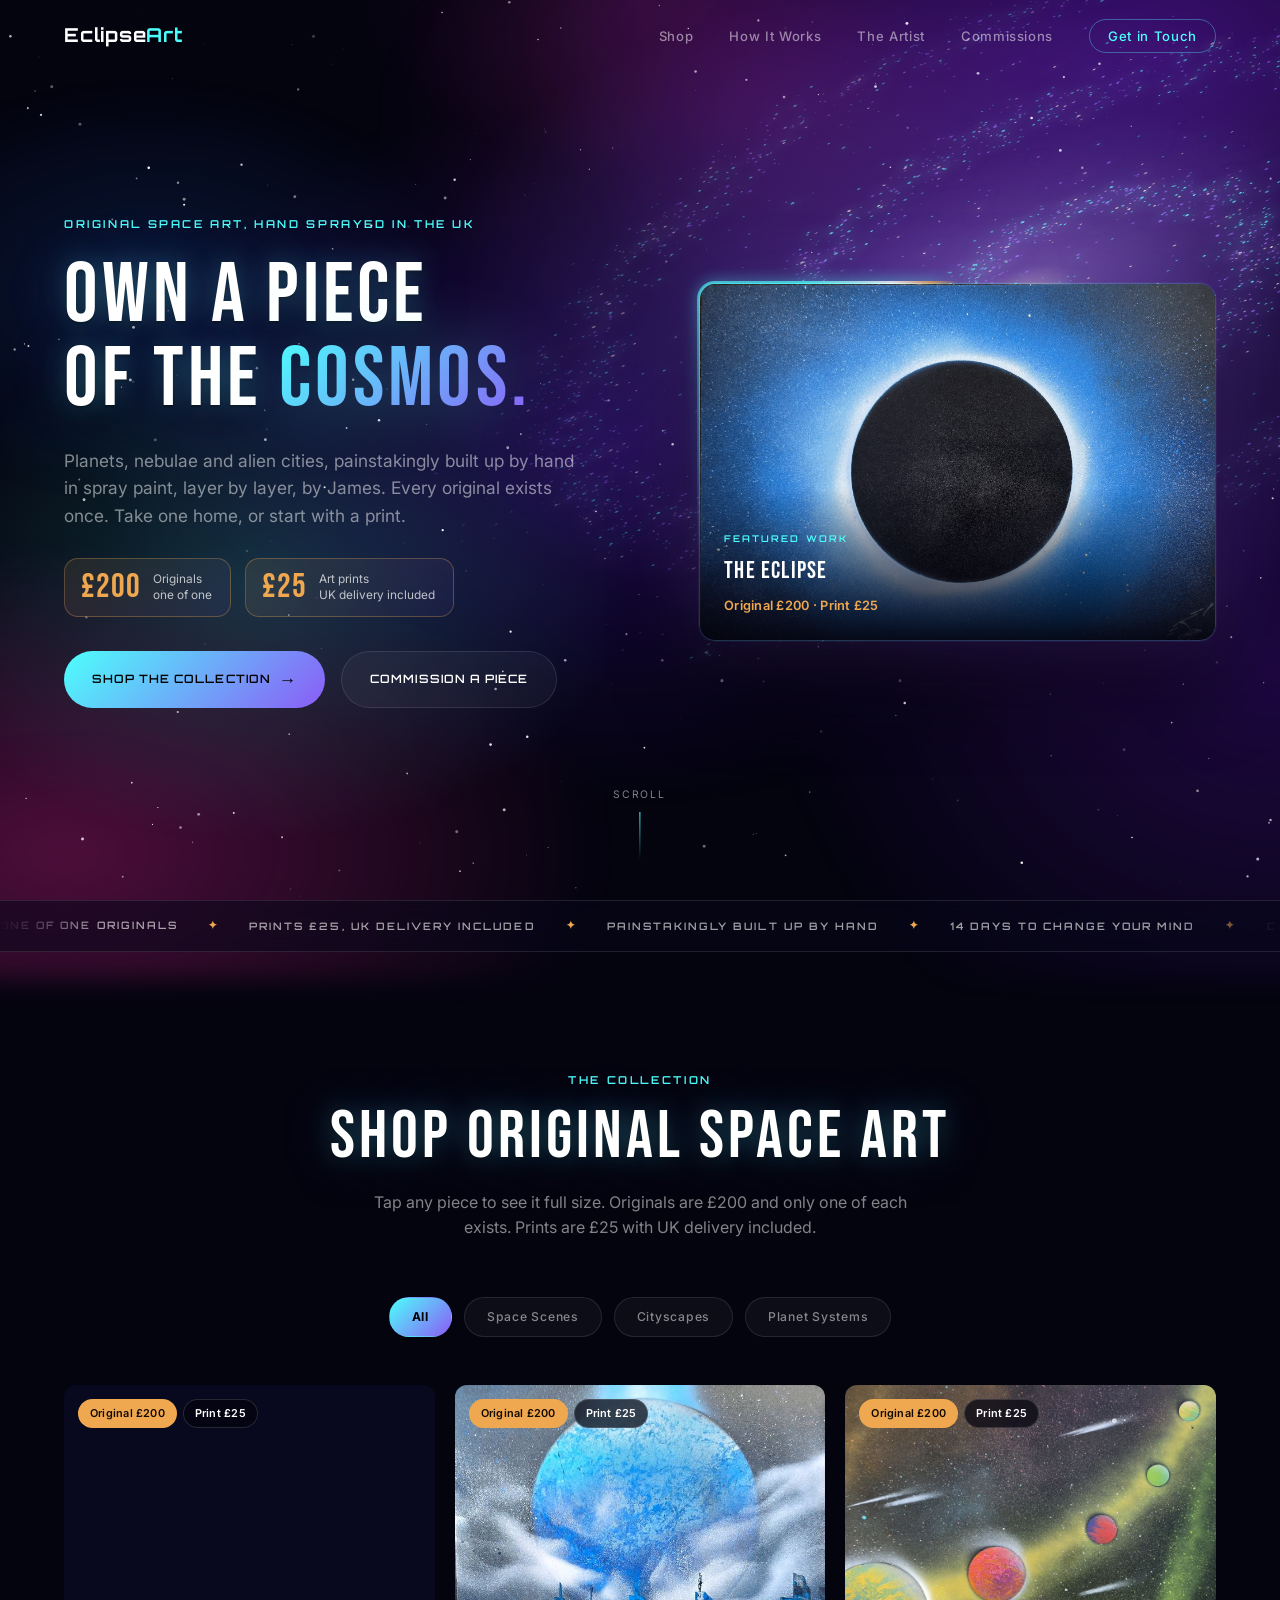
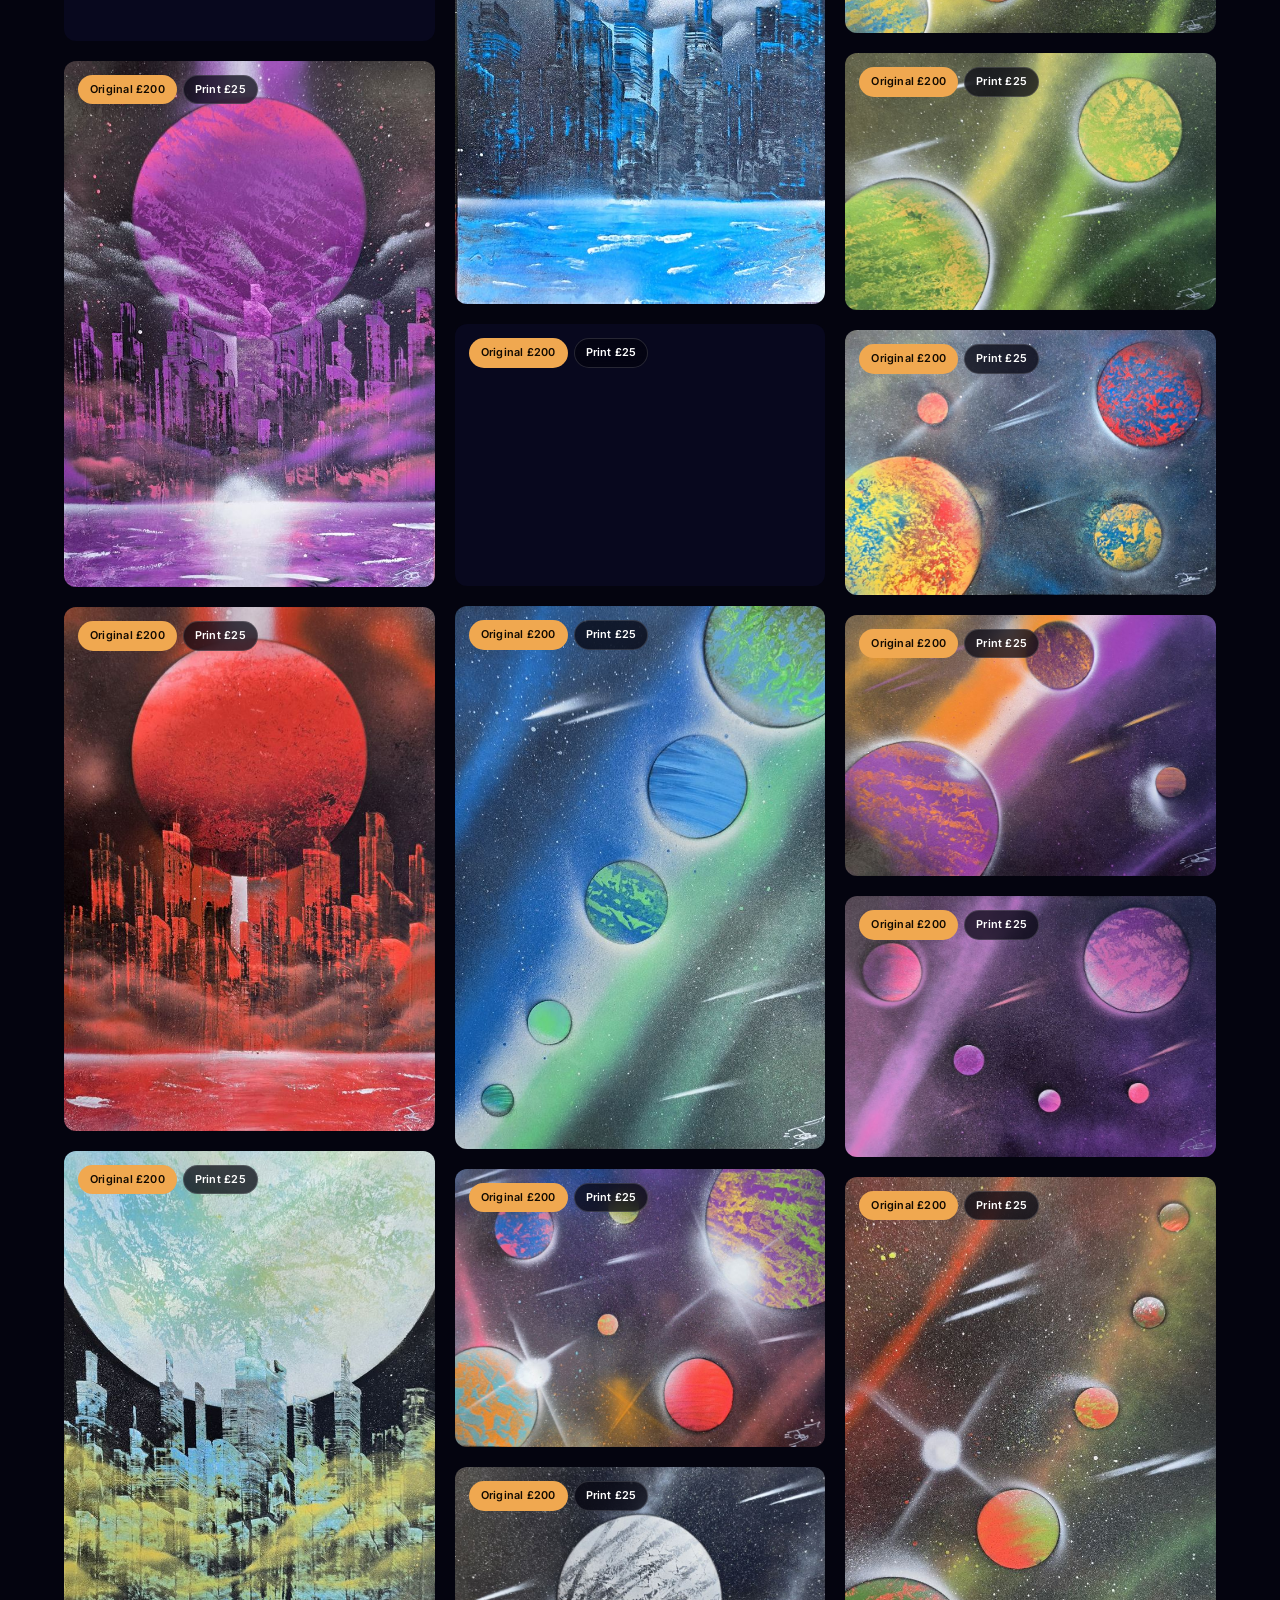
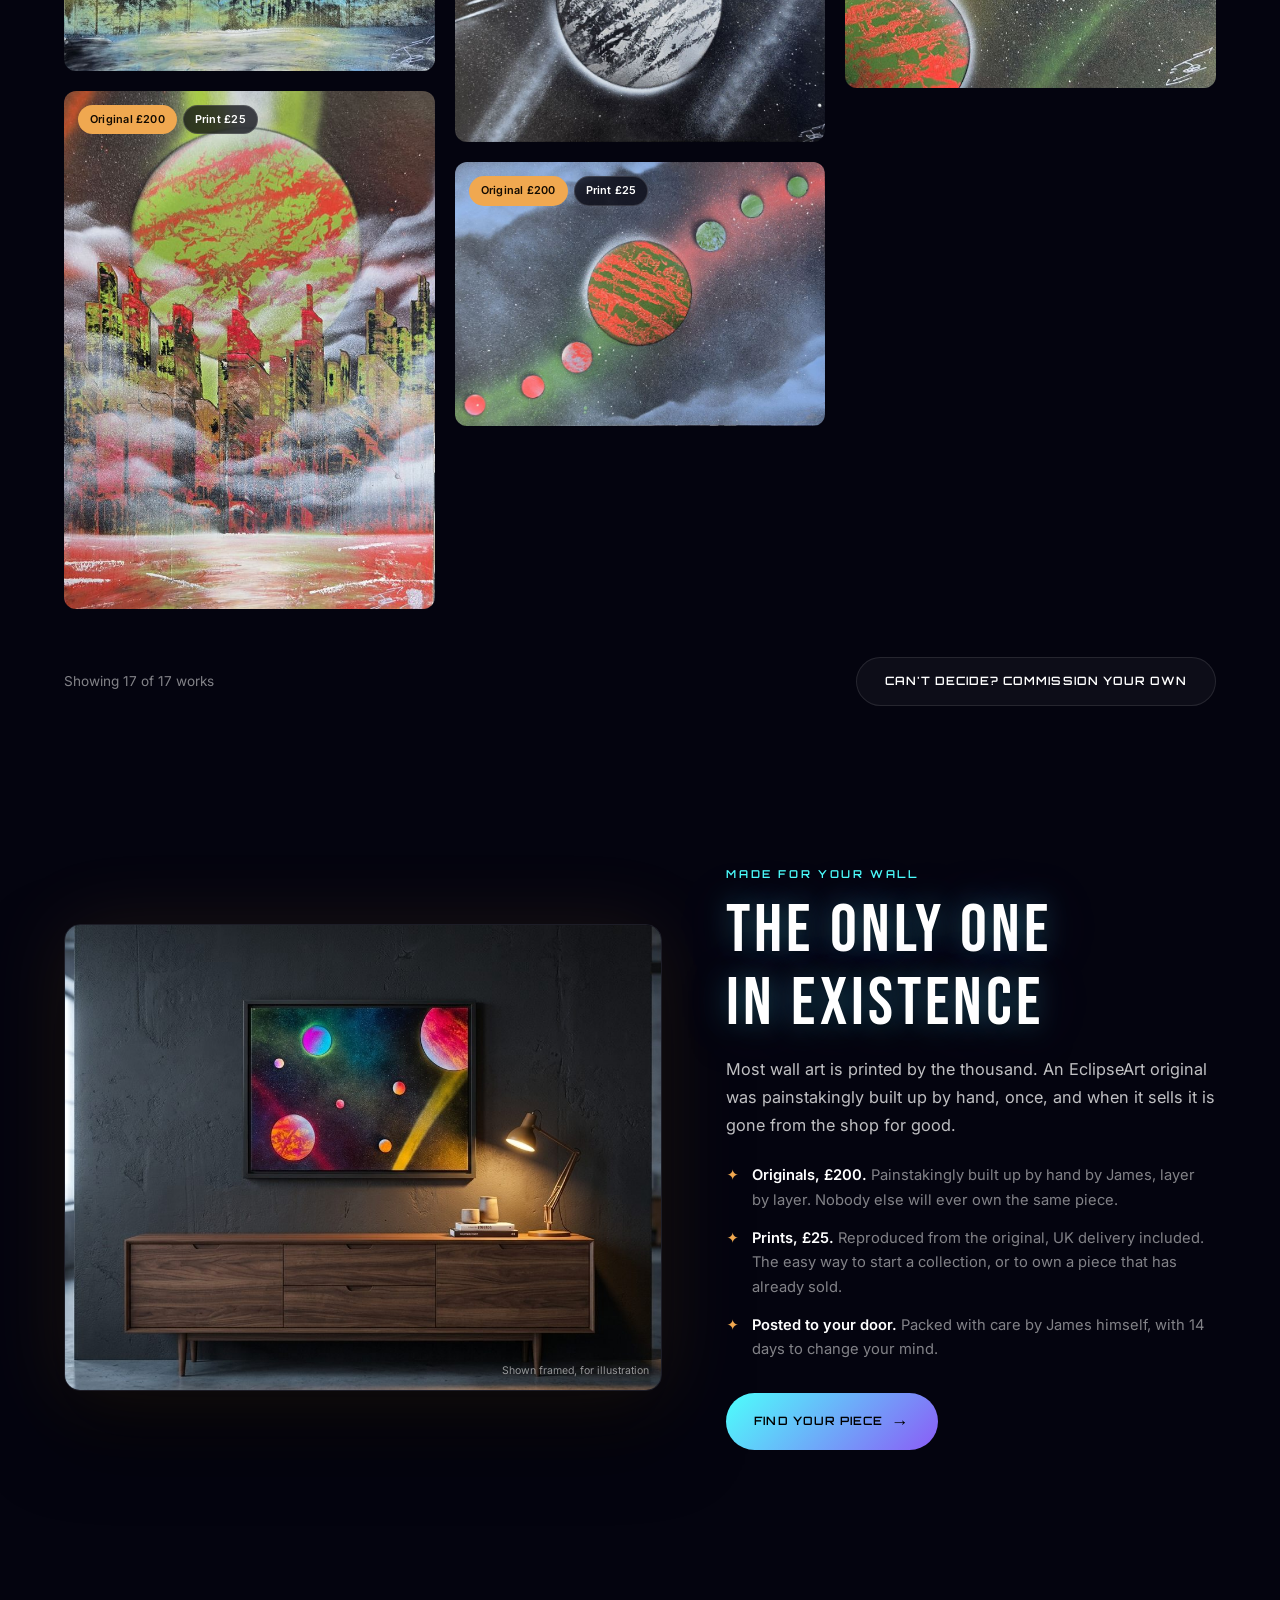
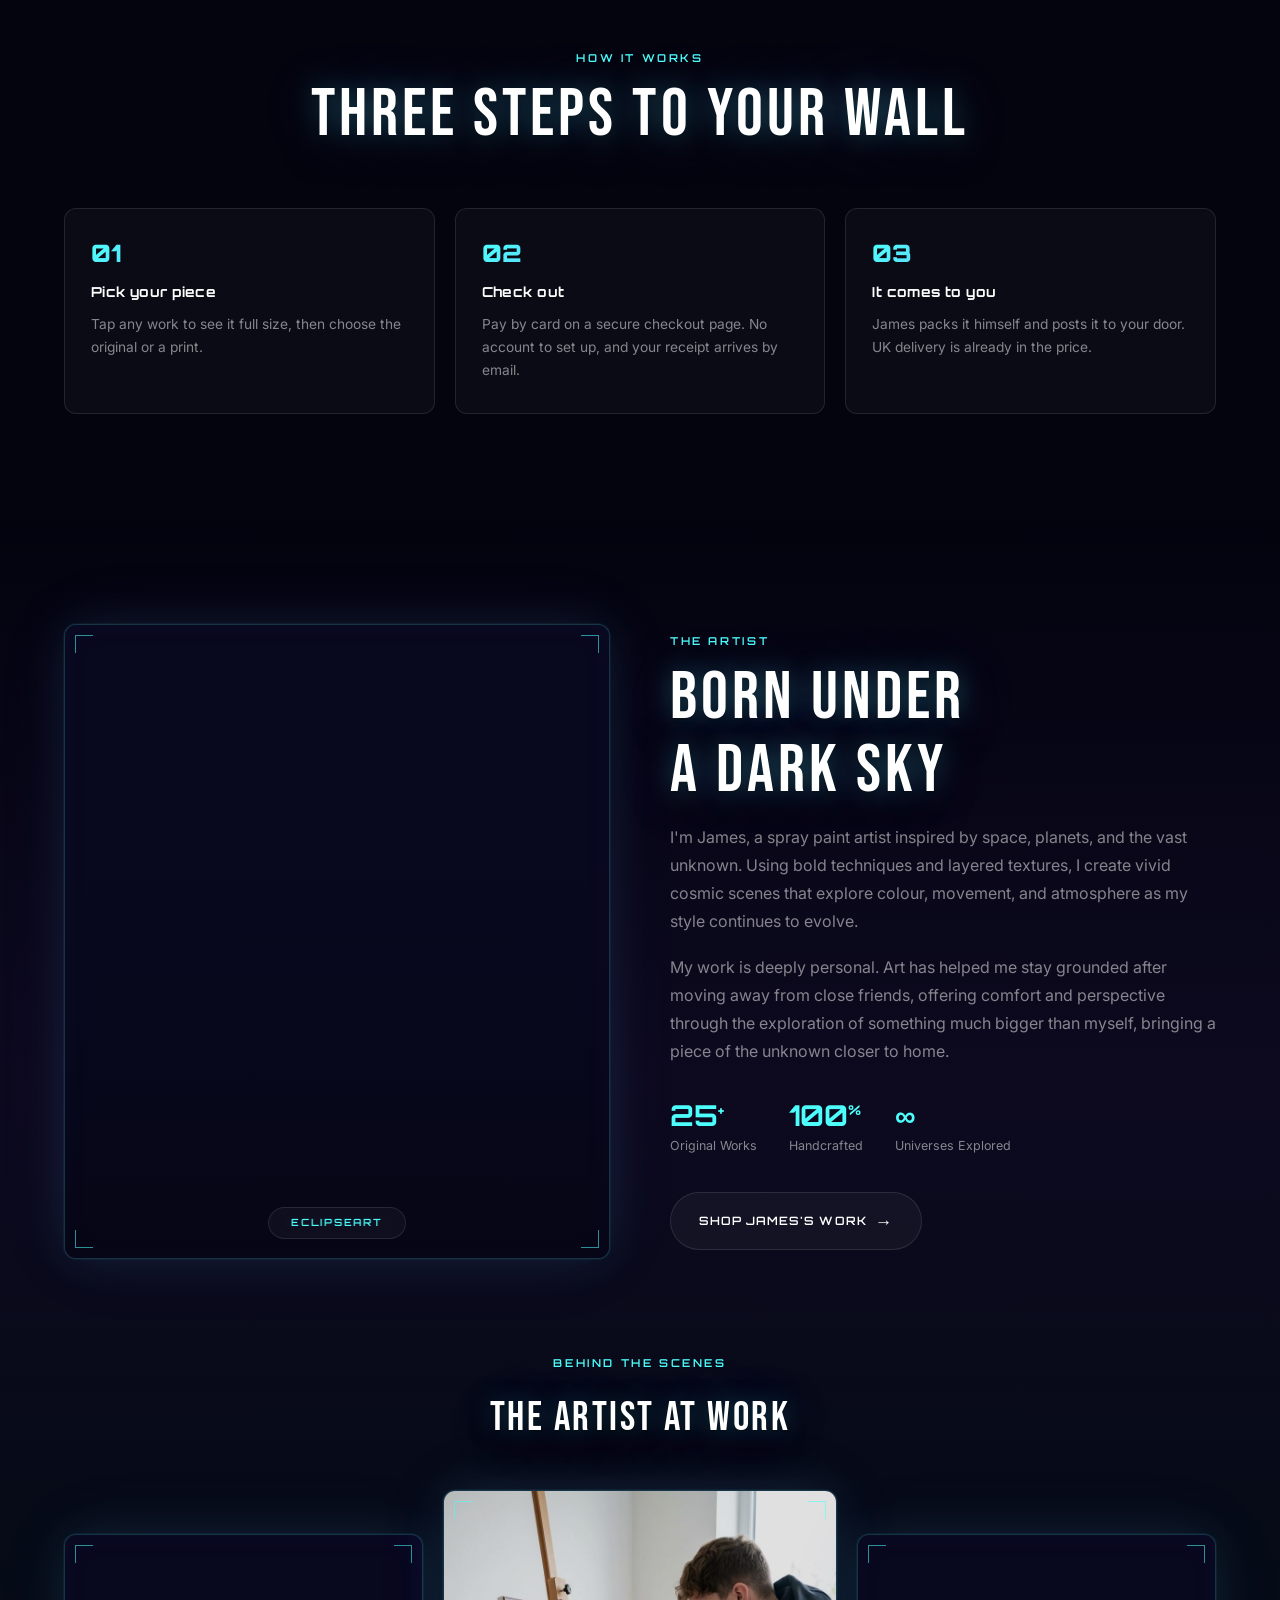
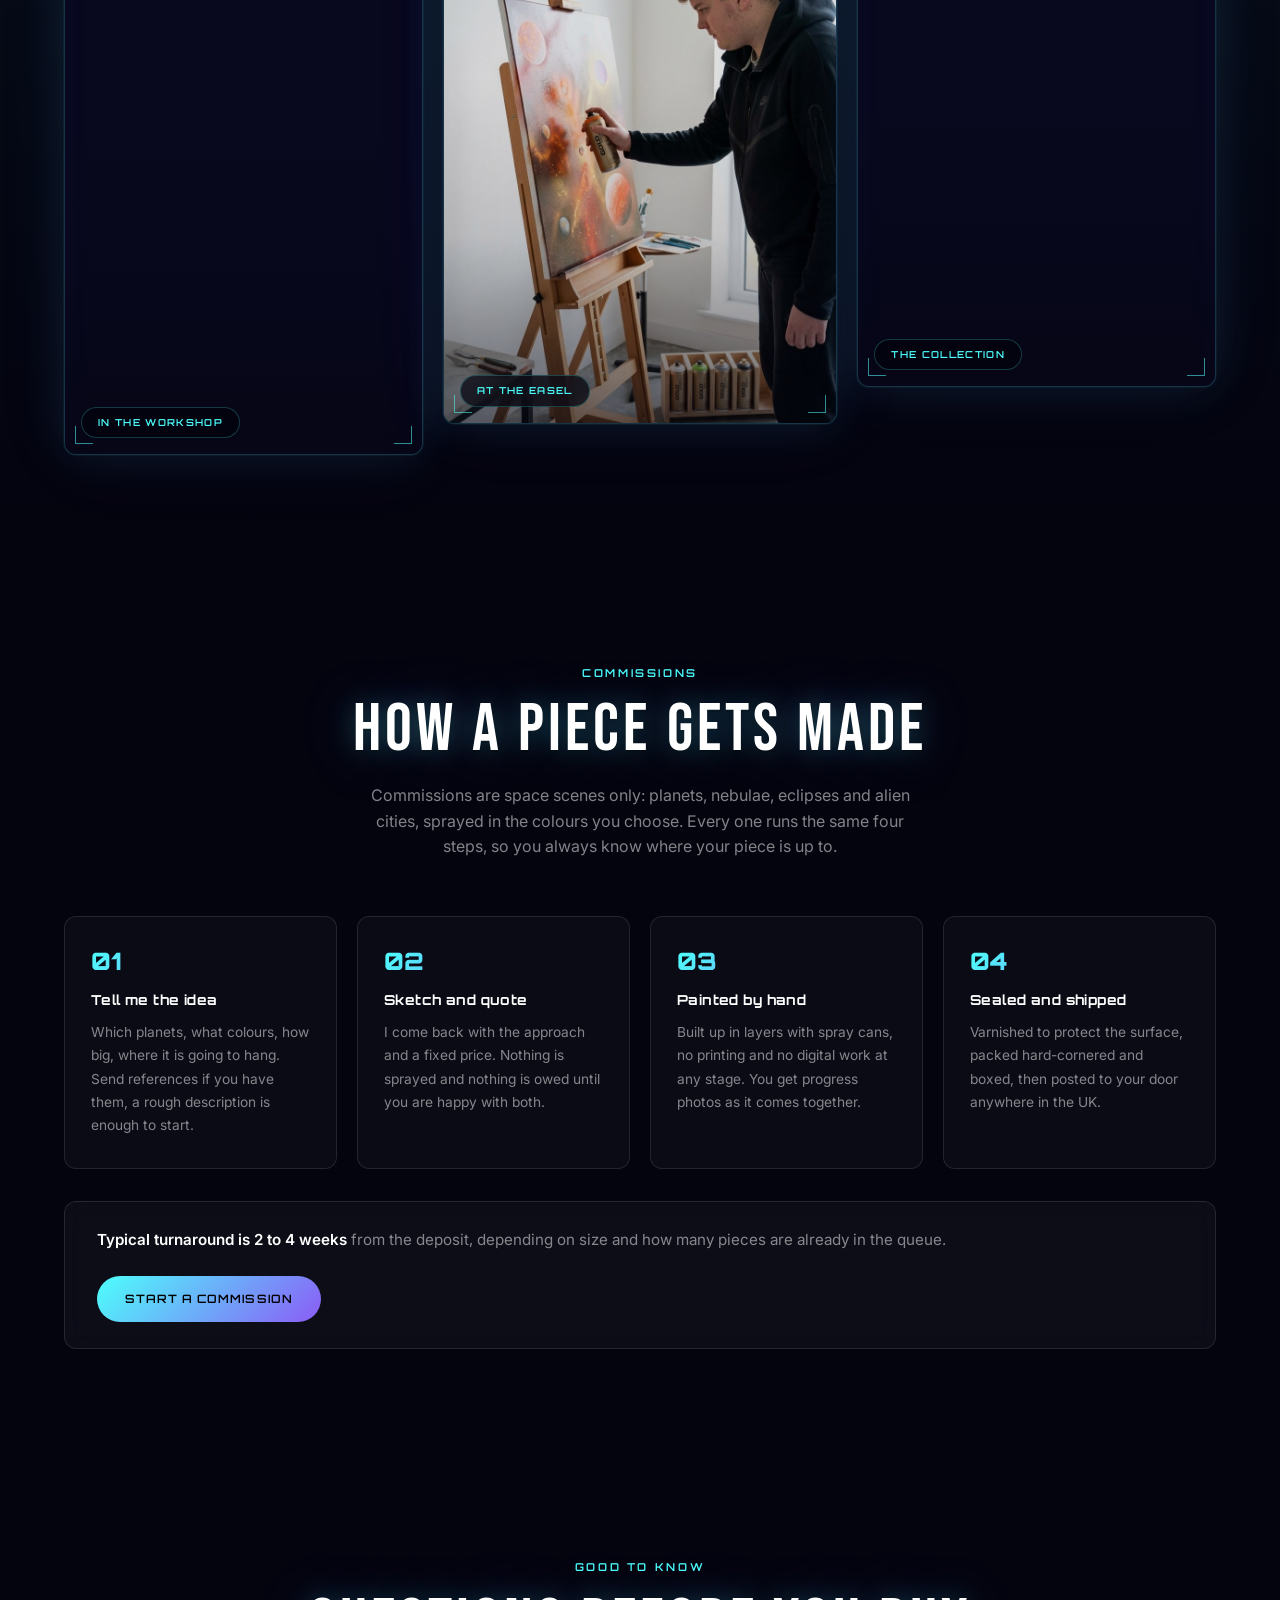
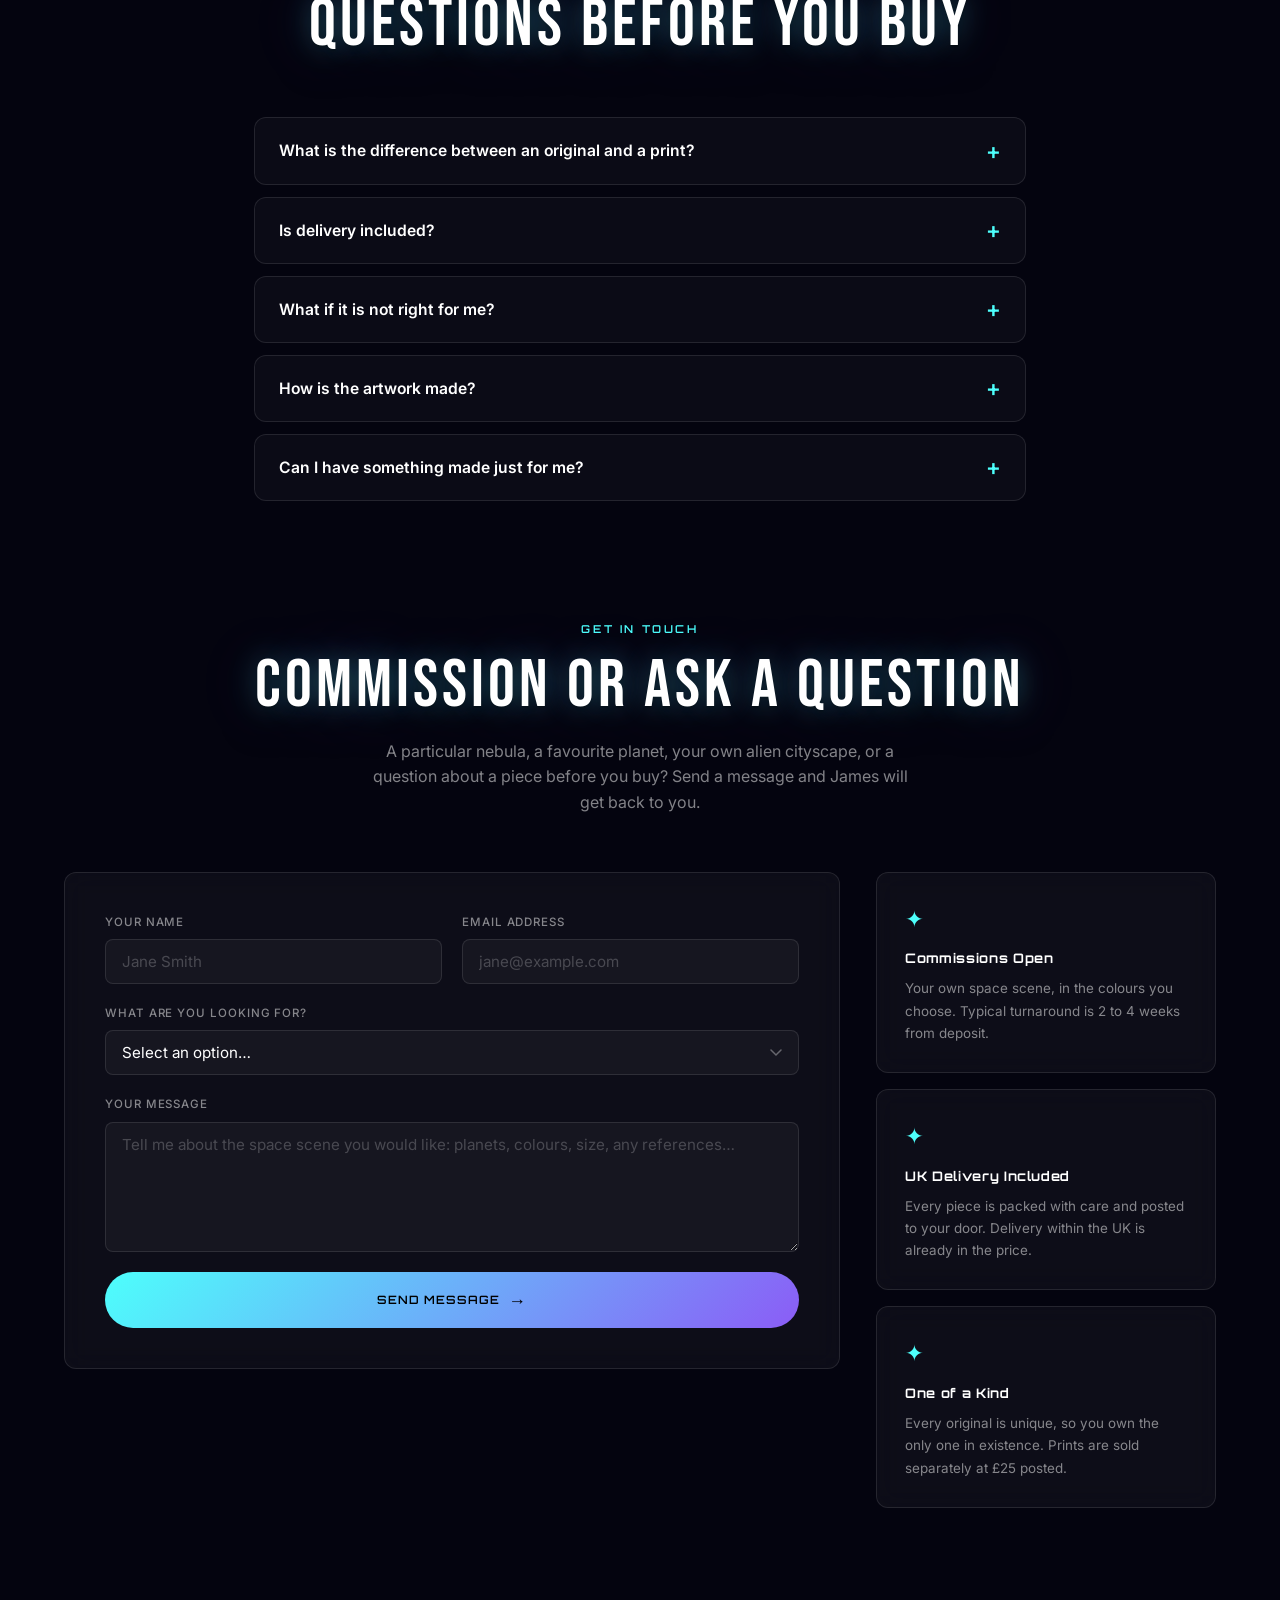
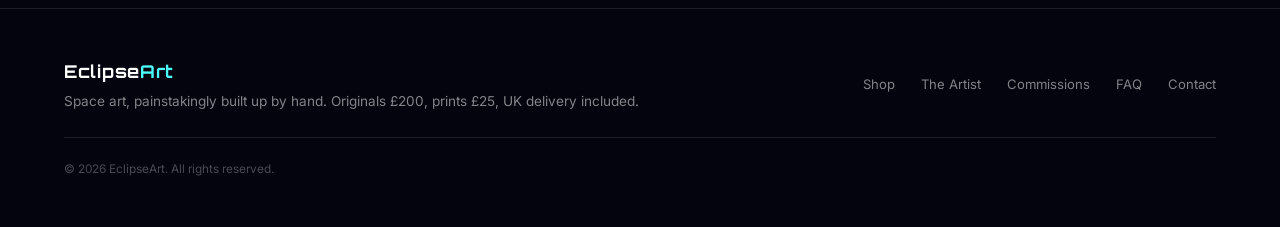
==== commit 048f7212: "Remove duplicate Neon Skyline (same painting as Violet Metropolis); turnaround now 2 to 4 weeks Co-A" ====
--- a/index.html
+++ b/index.html
@@ -246,18 +246,6 @@
         </button>
 
         <button class="gallery-item reveal" data-category="cityscape"
-                data-title="Neon Skyline" data-medium="Spray paint on heavy card"
-                data-size="" data-status=""
-                data-full="img/neon-skyline.jpg"
-                data-caption="A magenta world setting behind a city, the towers picked out in hot pink light.">
-          <img src="img/thumb/neon-skyline.jpg" width="714" height="900" loading="lazy" decoding="async"
-               alt="Neon Skyline, a pink and magenta cityscape beneath a large planet">
-          <span class="gallery-overlay"><span class="gallery-info">
-            <span class="tag">Cityscape</span><span class="g-title">Neon Skyline</span><span class="g-sub">Spray paint on heavy card</span>
-          </span></span>
-        </button>
-
-        <button class="gallery-item reveal" data-category="cityscape"
                 data-title="Frozen Capital" data-medium="Spray paint on heavy card"
                 data-size="" data-status=""
                 data-full="img/frozen-capital.jpg"
@@ -404,7 +392,7 @@
       </div>
 
       <div class="gallery-footer reveal">
-        <p class="gallery-count">Showing <span id="visibleCount">18</span> of 18 works</p>
+        <p class="gallery-count">Showing <span id="visibleCount">17</span> of 17 works</p>
         <a href="#contact" class="btn btn-ghost">Can't decide? Commission your own</a>
       </div>
     </div>
@@ -582,7 +570,7 @@
       </ol>
 
       <div class="process-note reveal glass">
-        <p><strong>Typical turnaround is 4 to 6 weeks</strong> from the deposit, depending on size and how many pieces are already in the queue.</p>
+        <p><strong>Typical turnaround is 2 to 4 weeks</strong> from the deposit, depending on size and how many pieces are already in the queue.</p>
         <a href="#contact" class="btn btn-primary">Start a Commission</a>
       </div>
     </div>
@@ -677,7 +665,7 @@
           <div class="contact-card glass reveal">
             <div class="card-icon" aria-hidden="true">✦</div>
             <h4>Commissions Open</h4>
-            <p>Your own space scene, in the colours you choose. Typical turnaround is 4 to 6 weeks from deposit.</p>
+            <p>Your own space scene, in the colours you choose. Typical turnaround is 2 to 4 weeks from deposit.</p>
           </div>
           <div class="contact-card glass reveal">
             <div class="card-icon" aria-hidden="true">✦</div>
